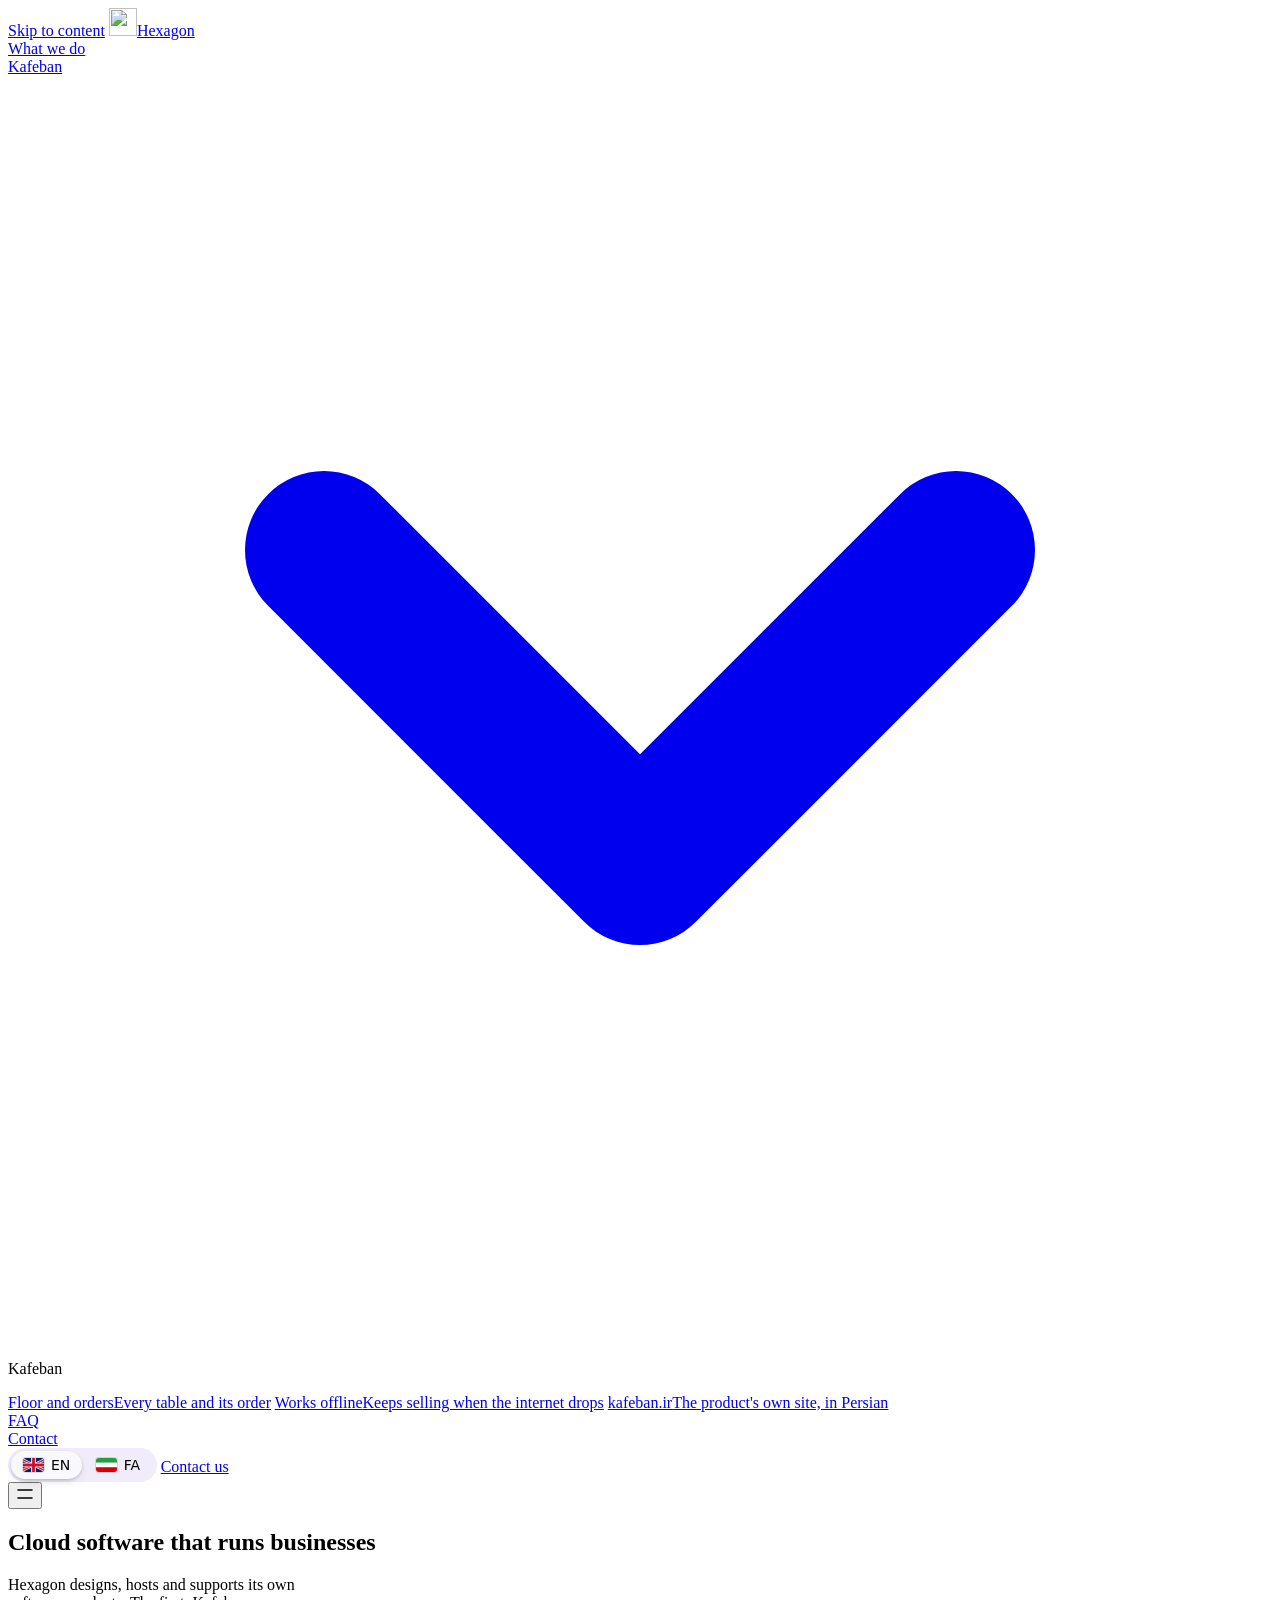
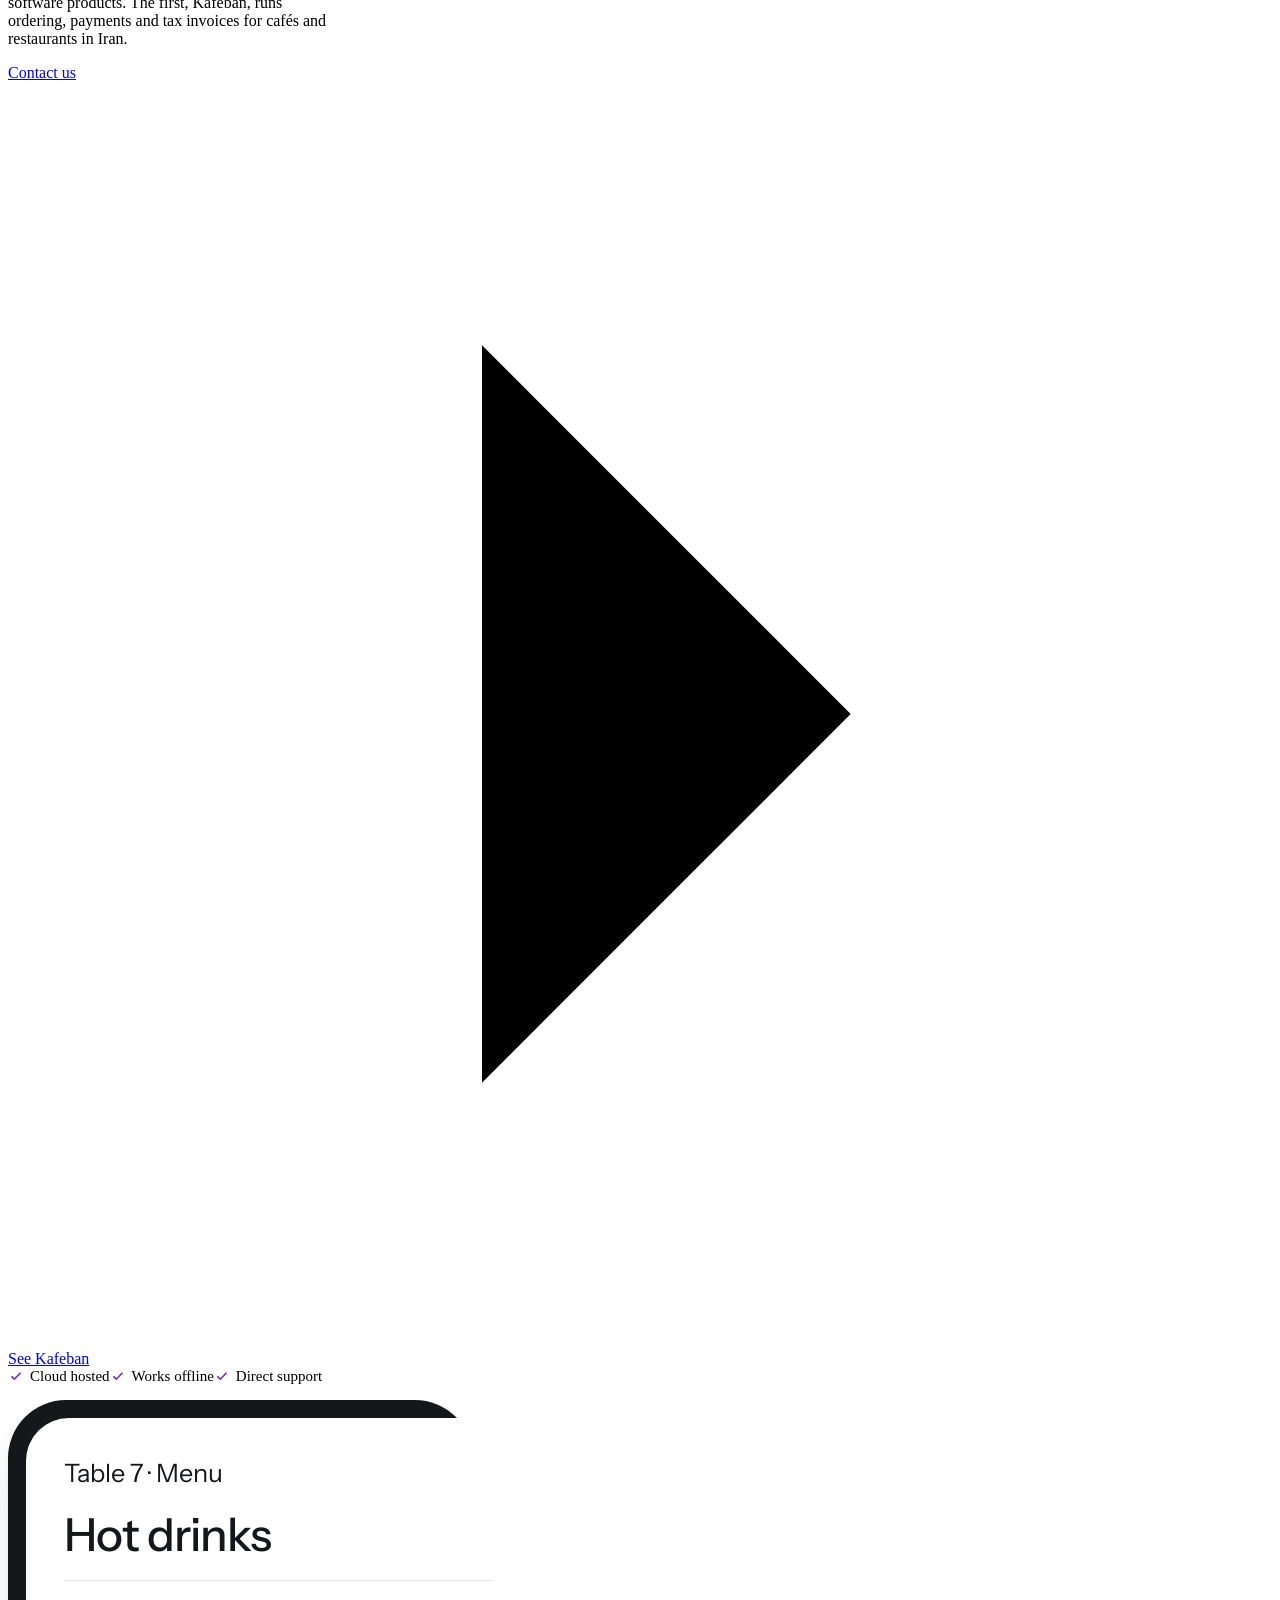
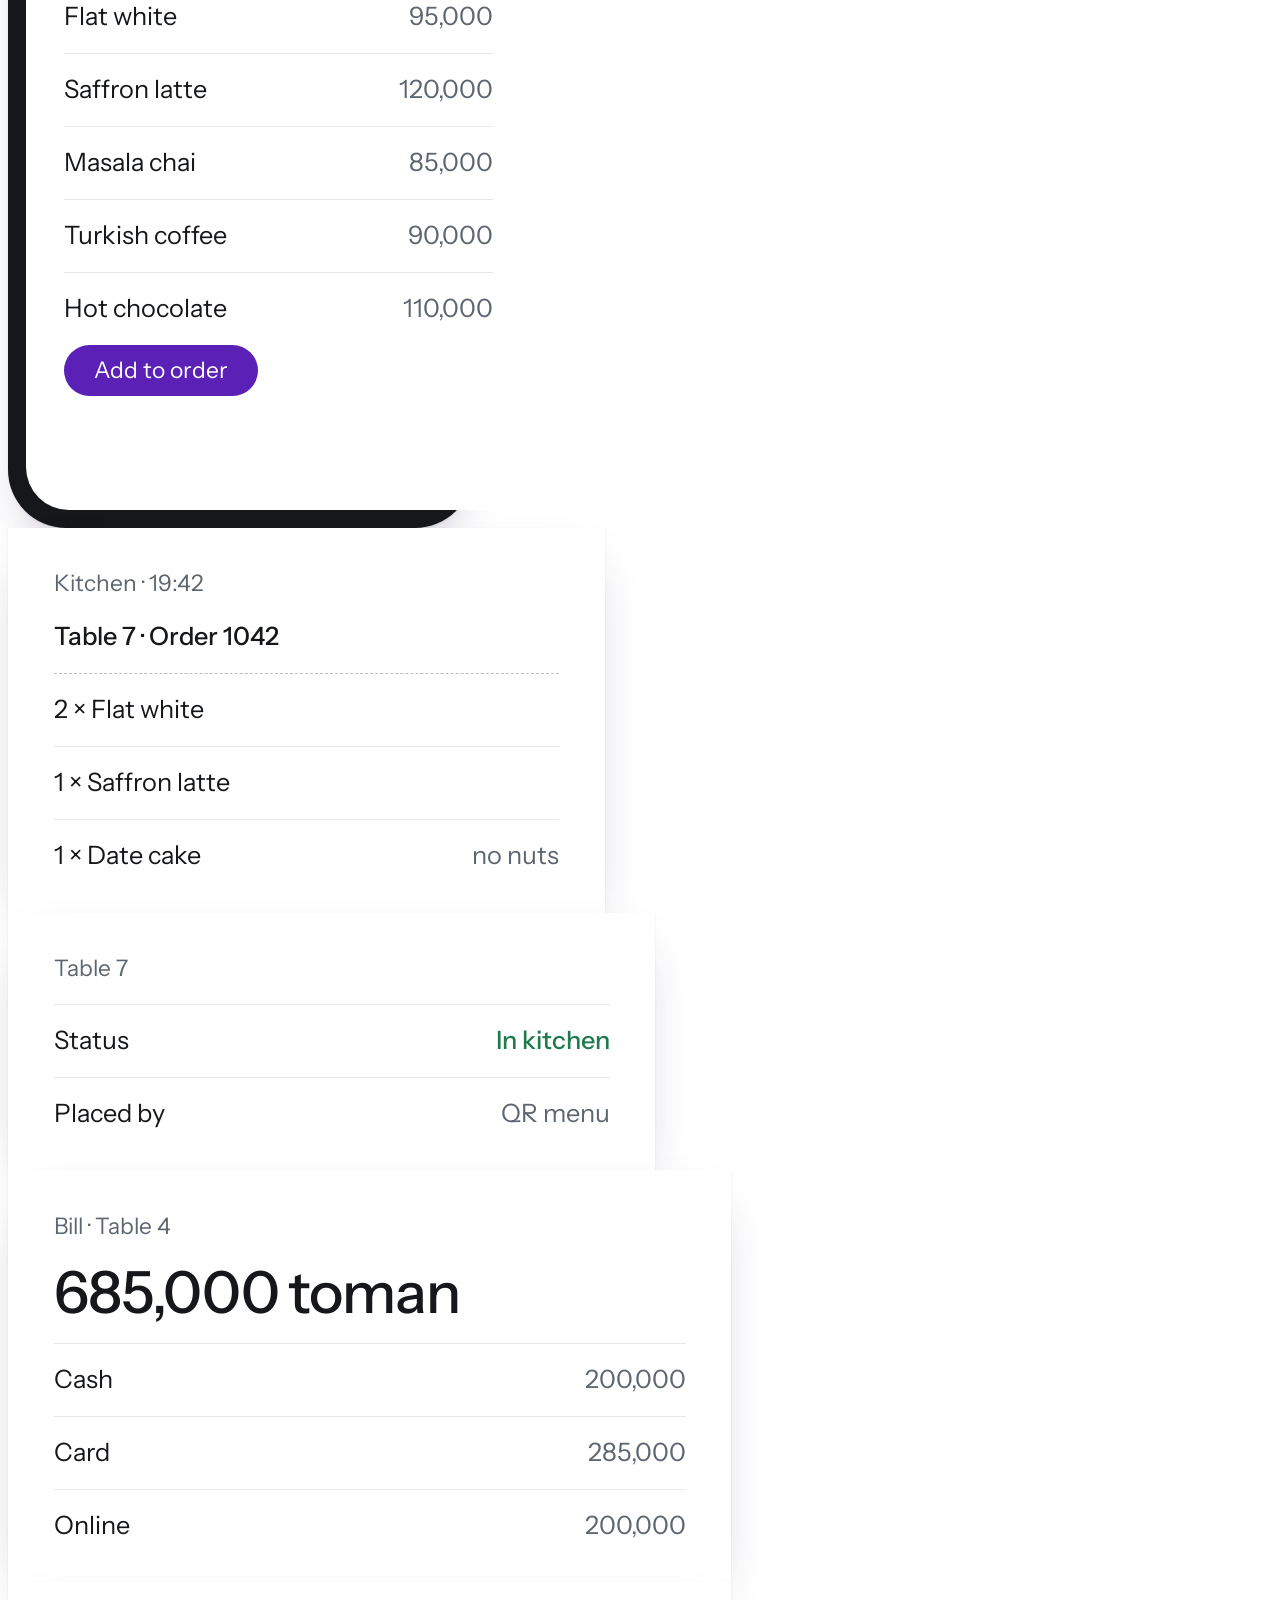
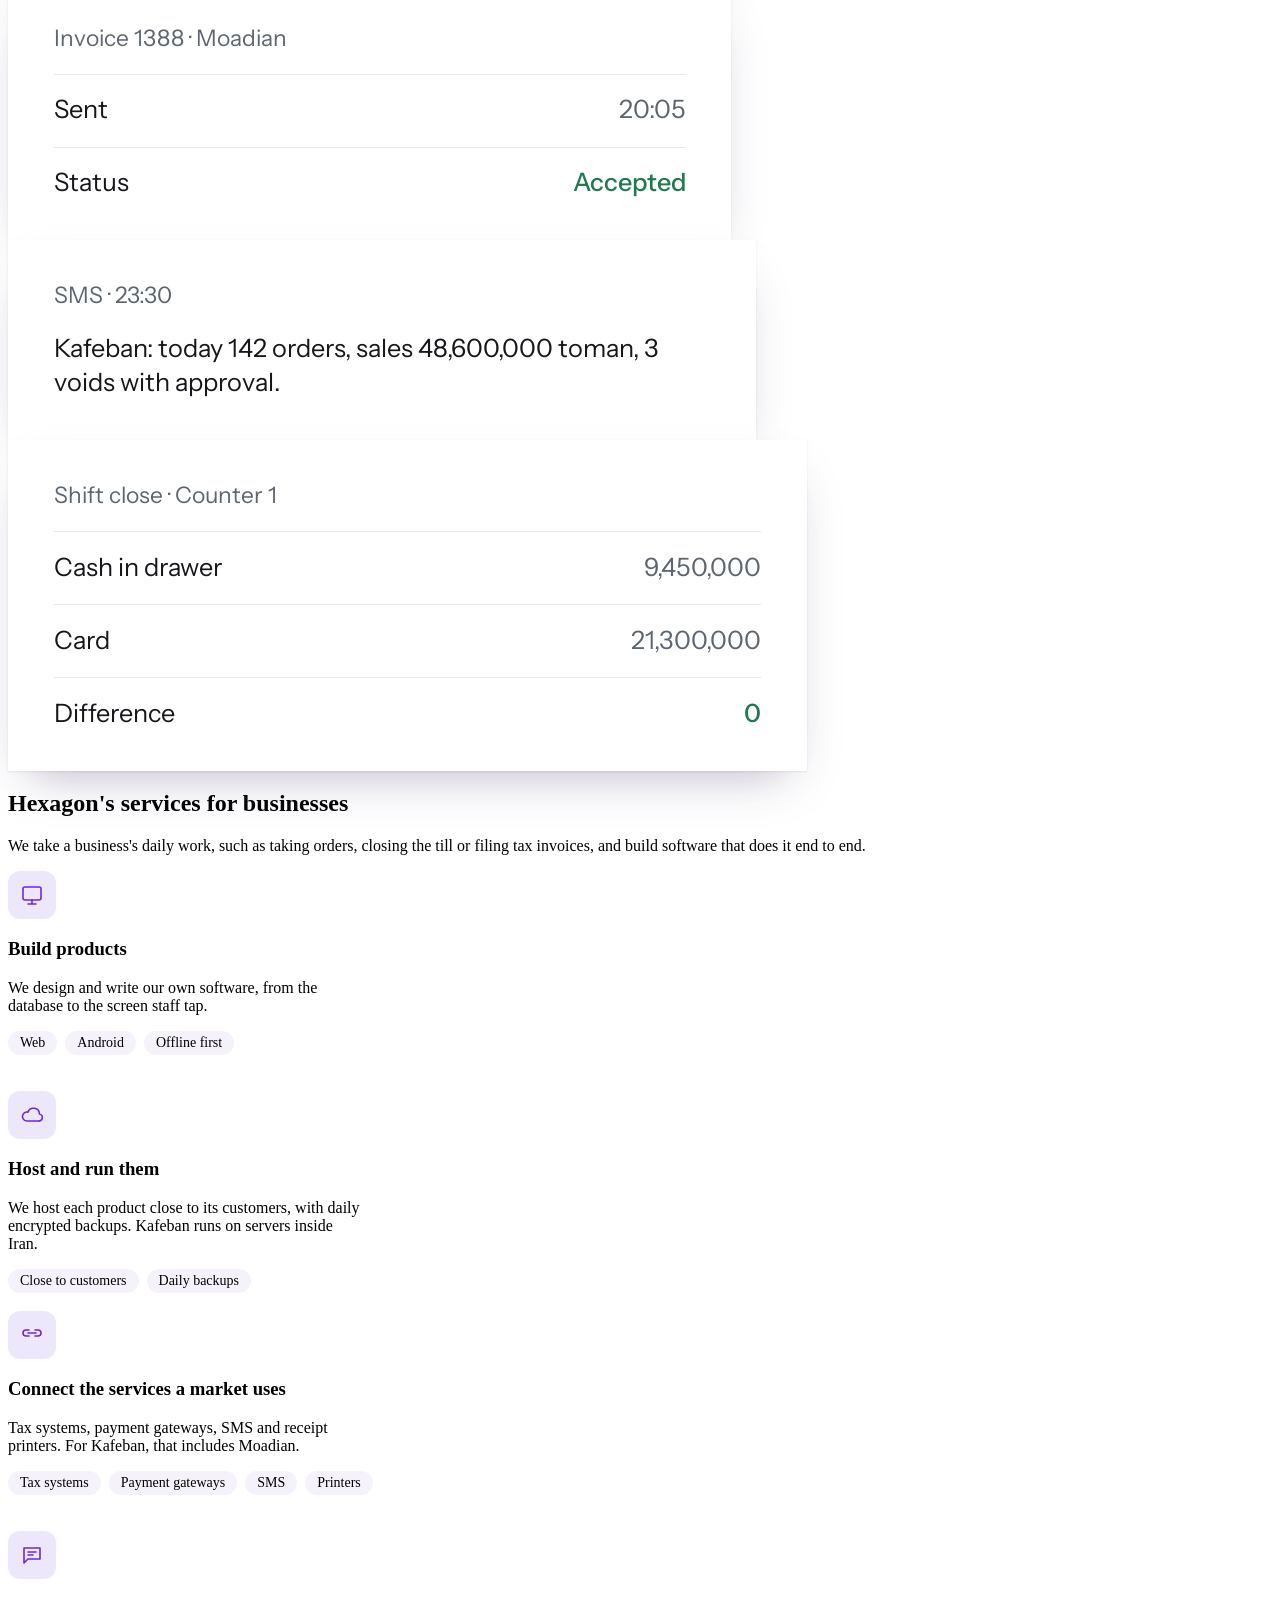
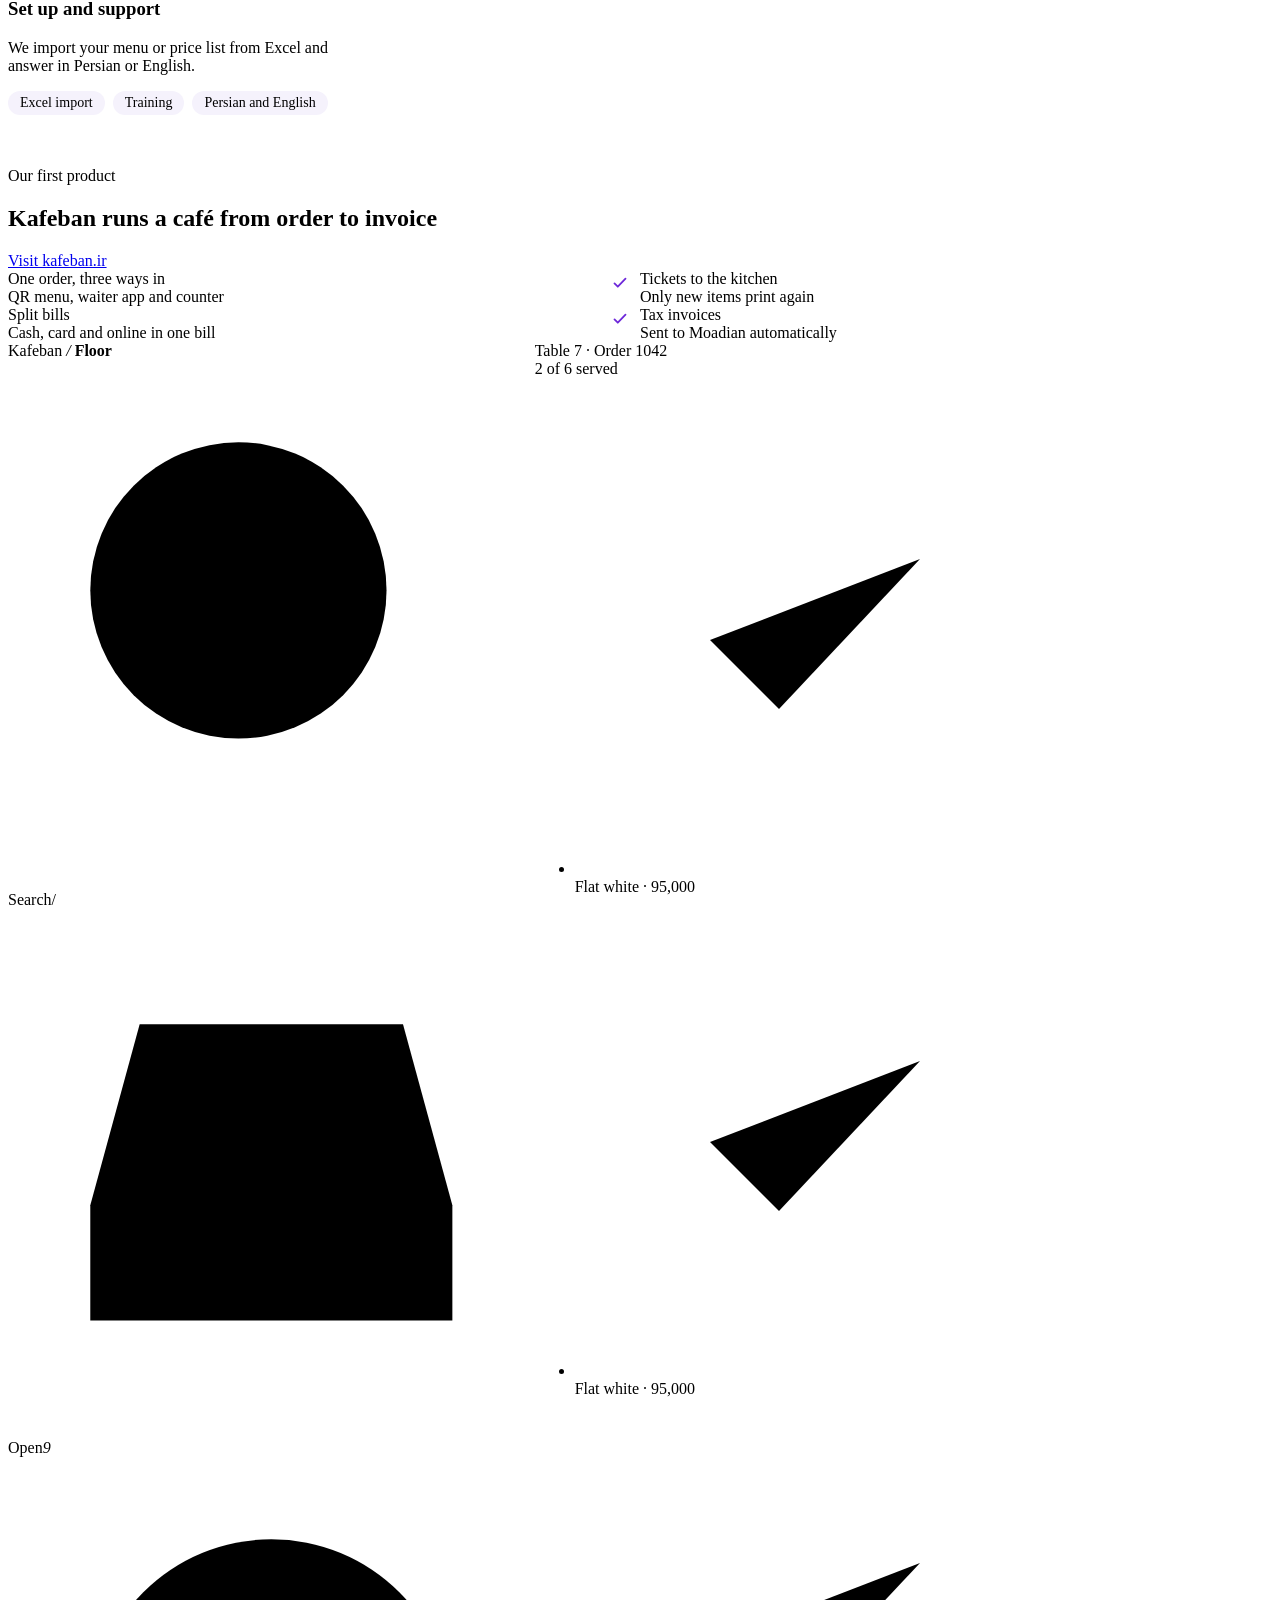
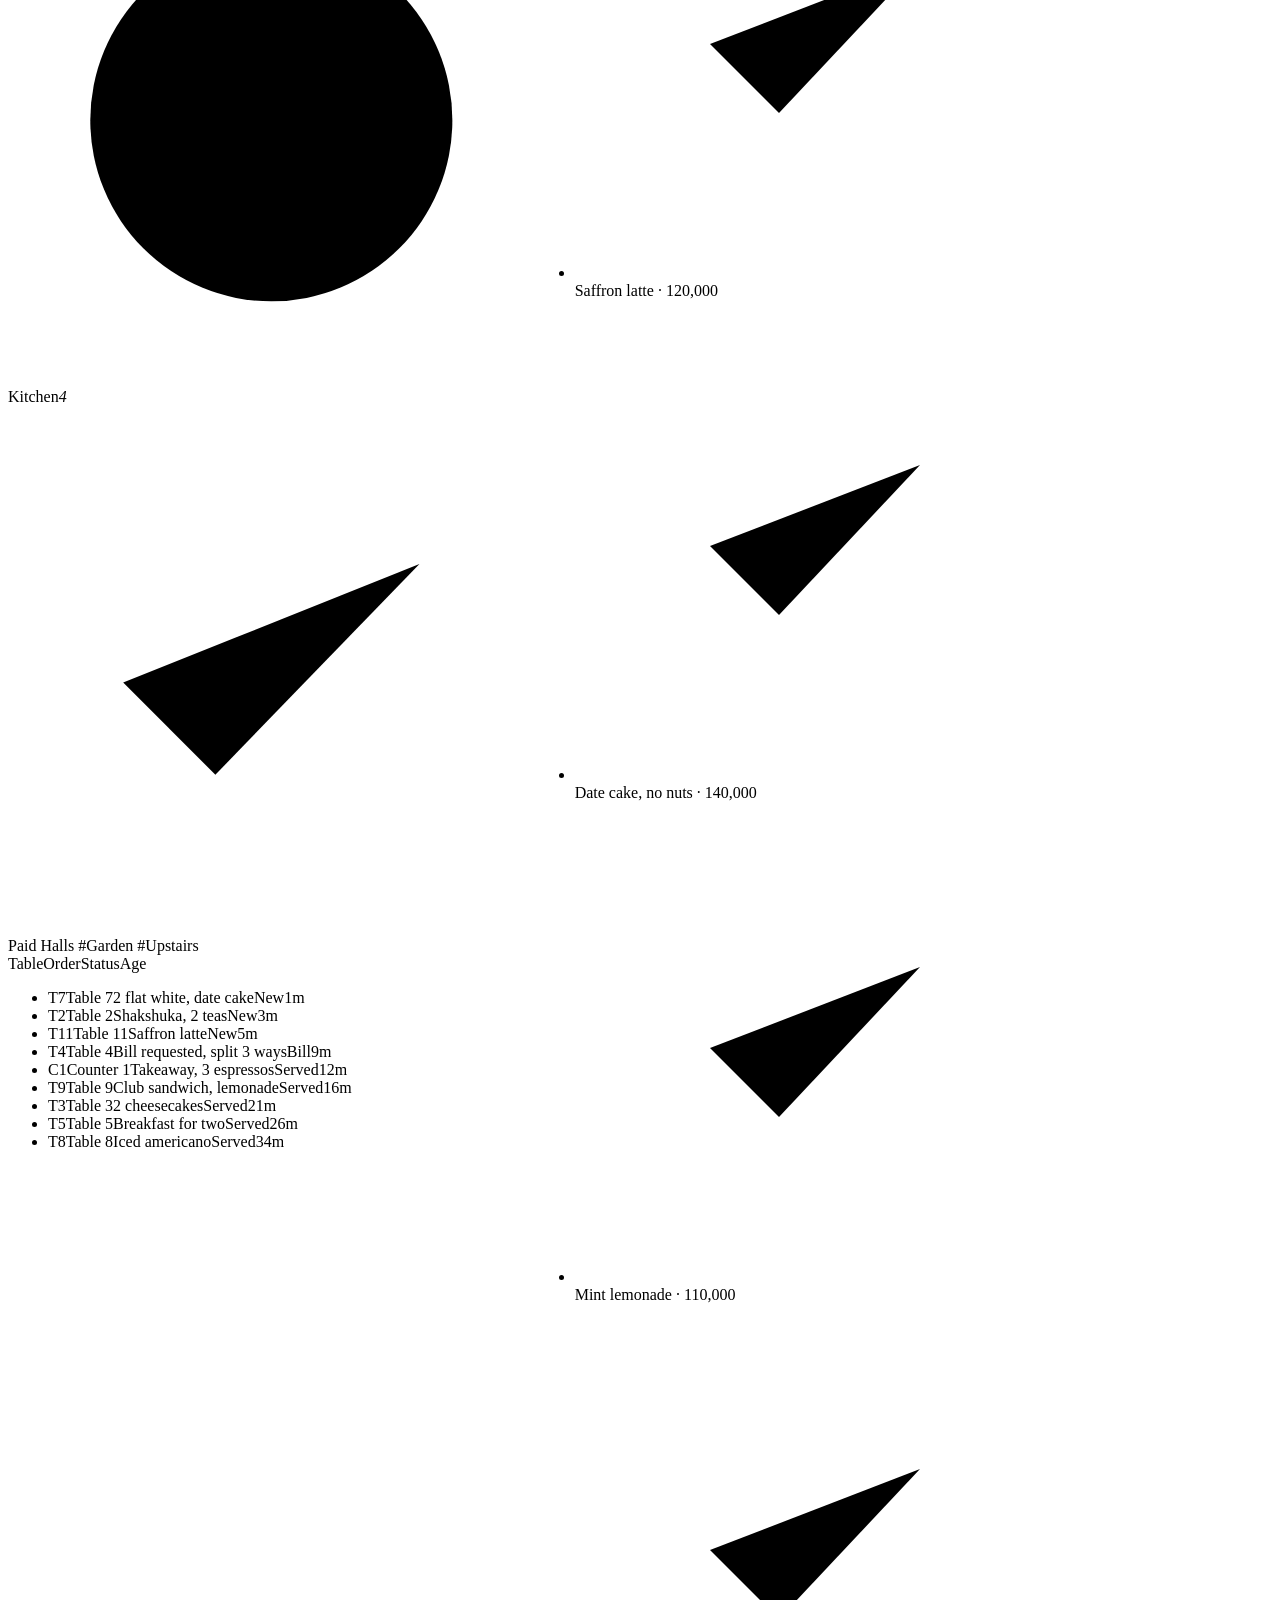
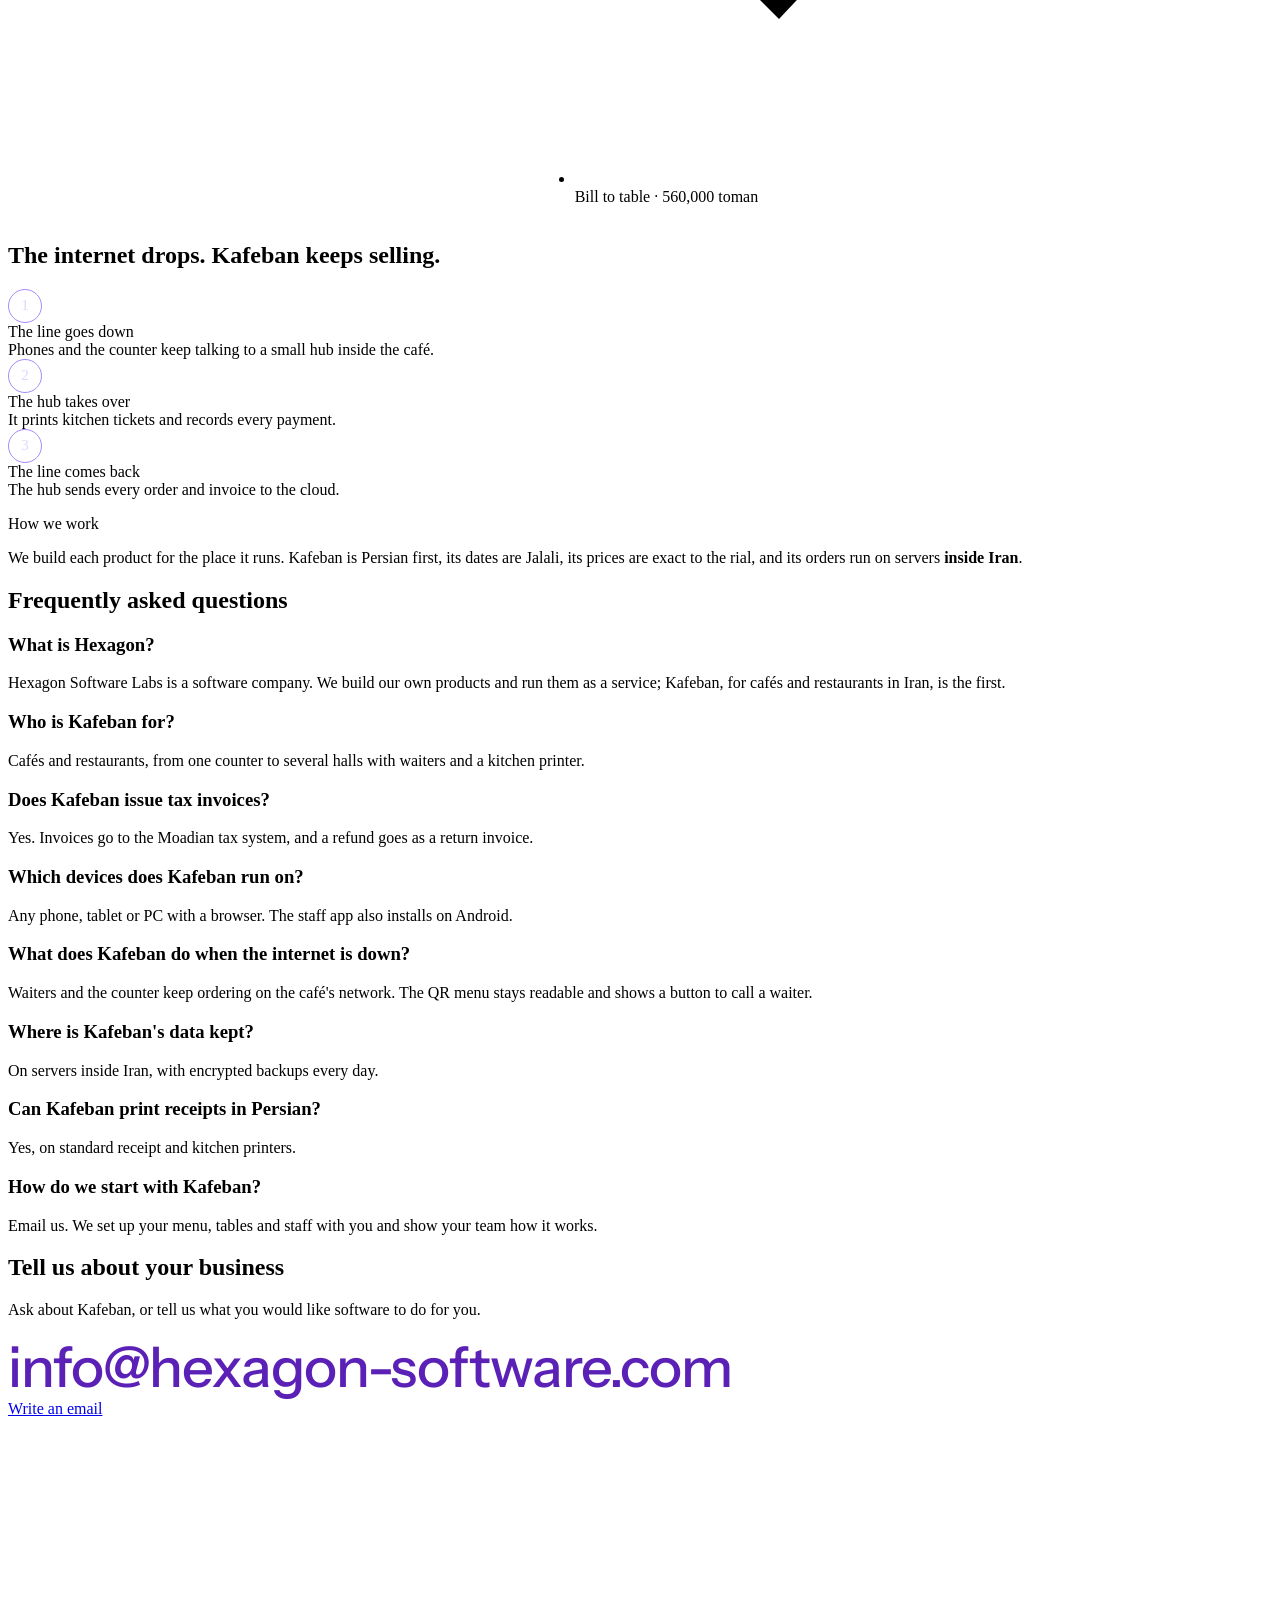
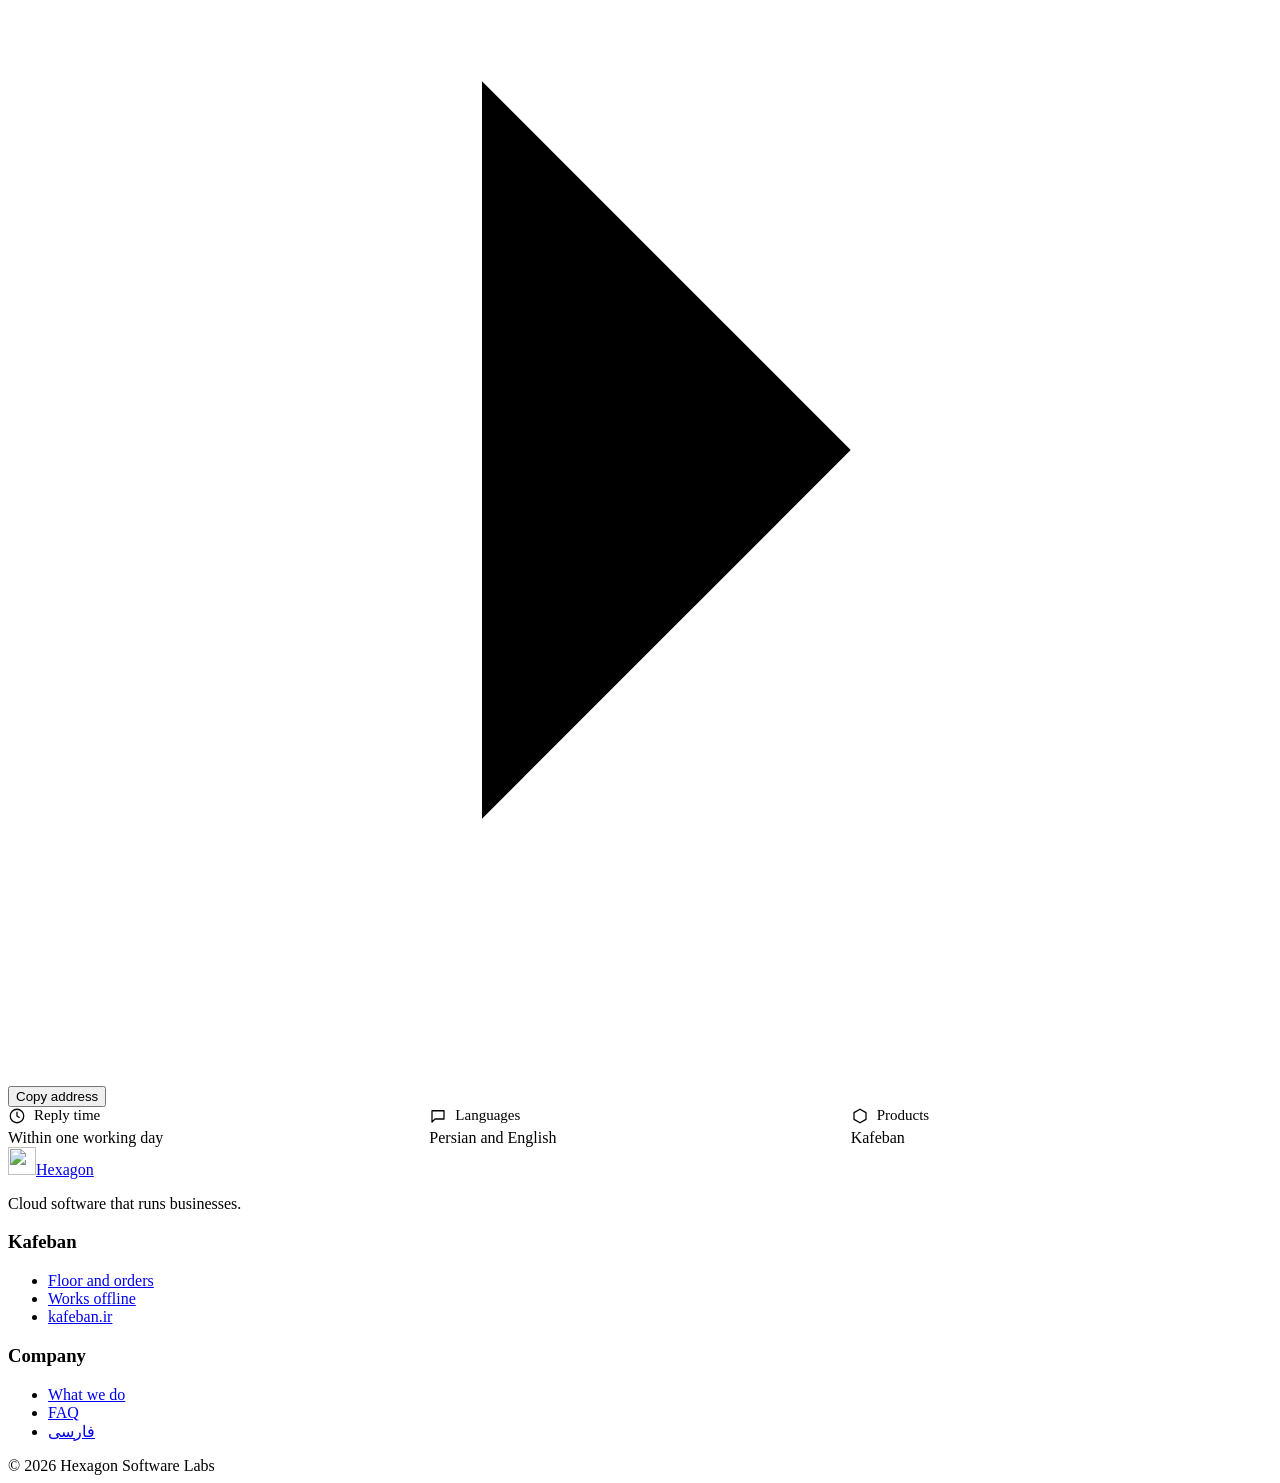
==== index.html @ b2564fd8 "feat: add English and Persian company pages - Hero, services, Kafeban, offline selling, approach, FA" ====
<!doctype html>
<html lang="en" data-type="software" data-radius="soft" data-ground="sky" data-buttons="pill" data-motion>
<head>
<meta charset="utf-8">
<meta name="viewport" content="width=device-width, initial-scale=1, viewport-fit=cover">
<title>Hexagon: cloud software that runs businesses</title>
<meta name="description" content="Hexagon Software Labs designs, hosts and supports its own cloud software. Its first product, Kafeban, runs ordering, payments and tax invoices for cafés and restaurants in Iran.">
<meta property="og:type" content="website">
<meta property="og:title" content="Hexagon: cloud software that runs businesses">
<meta property="og:description" content="Our first product, Kafeban, runs ordering, payments and tax invoices for cafés and restaurants.">
<meta property="og:url" content="https://hexagon-software.com/">
<meta property="og:image" content="https://hexagon-software.com/share.jpg">
<meta name="twitter:card" content="summary_large_image">
<link rel="icon" href="favicon.svg" type="image/svg+xml">
<meta name="theme-color" content="#f9f8fc">
<link rel="canonical" href="https://hexagon-software.com/">
<link rel="alternate" hreflang="en" href="https://hexagon-software.com/">
<link rel="alternate" hreflang="fa" href="https://hexagon-software.com/fa/">
<meta name="site-kind" content="software">
<meta name="page-type" content="software">
<link rel="preconnect" href="https://fonts.googleapis.com">
<link rel="preconnect" href="https://fonts.gstatic.com" crossorigin>
<link href="https://fonts.googleapis.com/css2?family=Instrument+Sans:wdth,wght@75..100,400..700&family=DM+Mono:wght@400;500&display=swap" rel="stylesheet">
<link rel="stylesheet" href="assets/system.css">
<link rel="stylesheet" href="assets/ui/cards.css">
<link rel="stylesheet" href="assets/motion/motion.css">
<link rel="stylesheet" href="assets/backgrounds/backgrounds.css">
<link rel="stylesheet" href="assets/layout/layout.css">
<link rel="stylesheet" href="assets/icons/icon.css">
<style>
:root {
  /* violet, from the logo (#7C3AED): darker steps carry text and buttons so they read at 7:1 */
  --p-bg: #f9f8fc; --p-surface: #f0ecf9; --p-ink: #1f1633; --p-muted: #4e4466;
  --p-accent: #6d28d9; --p-accent-ink: #ffffff; --p-action: #5b21b6; --p-action-ink: #ffffff;
  --p-inv-bg: #1f1633; --p-inv-surface: #2d2247; --p-inv-ink: #f9f8fc; --p-inv-muted: #cbc3dd;
  --p-inv-accent: #c4b5fd; --p-inv-accent-ink: #1f1633; --p-inv-action: #f9f8fc; --p-inv-action-ink: #1f1633;
  --font-display: "Instrument Sans", system-ui, sans-serif;
  --font-text: "Instrument Sans", system-ui, sans-serif;
  --font-mono: "DM Mono", ui-monospace, "SFMono-Regular", Menlo, Consolas, monospace;
  --display-weight: 500;
  --display-tracking: -0.028em;
  --display-tracking-xl: -0.036em;
  --display-stretch: 96%;
  --ly-scale: 1.04;
}
</style>
<link rel="stylesheet" href="assets/ui/base.css">
<link rel="stylesheet" href="assets/ui/window/fragment.css">
<link rel="stylesheet" href="assets/ui/checklist/fragment.css">
<link rel="stylesheet" href="assets/diagrams/diagram.css">
<script>document.documentElement.classList.add('m-enter');setTimeout(()=>document.documentElement.classList.add('m-enter-done'),700)</script>
<script src="assets/backgrounds/backgrounds.js"></script>
<script>document.documentElement.classList.add('mo-js');setTimeout(()=>document.documentElement.classList.add('mo-safe'),2500)</script>
<link rel="modulepreload" href="assets/moments/moments.js">
<link rel="modulepreload" href="assets/moments/lib.js">
<link rel="modulepreload" href="assets/moments/word-highlight/moment.js">
<link rel="stylesheet" href="assets/moments/word-highlight/moment.css">
<style>
  /* the logo: the client's hexagon mark beside the name */
  .nav__logo img { width: 28px; height: 28px; }
  /* the hero collage: Kafeban's own screens and prints, sized in % of the collage, text in container units */
  .ly-collage { container-type: inline-size; }
  .ly-collage .ly-piece { box-shadow: 0 1px 2px rgb(0 0 0 / .08), 0 22px 48px -22px rgb(40 20 80 / .35); background: #fff; color: #15171a; font: 400 max(13px, 2cqw)/1.35 var(--font-text); }
  .pc { padding: 3.2cqw 3.6cqw; display: grid; gap: 1.6cqw; align-content: start; }
  .pc .lbl { color: #5d6670; font-size: max(13px, 1.8cqw); }
  .pc b { font-weight: 500; }
  .pc .ln, .pc-phone .ln { display: flex; justify-content: space-between; gap: 2cqw; padding-top: 1.4cqw; border-top: 1px solid #e6e9ec; }
  .pc .ln em, .pc-phone .ln em { font-style: normal; color: #5d6670; }
  .pc .ok { color: #1f7a4d; font-weight: 500; }
  .pc .big { font: 500 4.6cqw/1.05 var(--font-display); letter-spacing: -0.02em; }
  .pc-ticket { font-family: var(--font-mono); background: #fffdf7; }
  .pc-ticket .cut { border-top: 1px dashed #b9bcc0; }
  .pc-phone { background: #15171a !important; border-radius: 4.6cqw; padding: 1.4cqw; }
  .pc-phone > div { width: 100%; height: 100%; border-radius: 3.4cqw; overflow: hidden; background: #fff; padding: 3cqw 3cqw 9cqw; display: grid; gap: 1.6cqw; align-content: start; }
  .pc-phone h4 { margin: 0; font: 500 3.6cqw/1.1 var(--font-display); letter-spacing: -0.02em; }
  .pc-phone .add { justify-self: start; background: #5b21b6; color: #fff; border-radius: 99px; padding: .8cqw 2.4cqw; font-size: max(13px, 1.8cqw); }
  .pc-sms { background: #f1edf9; }
  @media (max-width: 639px) { .pc .ln:nth-of-type(n+4), .pc-phone .ln:nth-of-type(n+4), .pc-phone .ln em { display: none; } }
  /* app-frame (sections-library.md, app-frame) */
  .app.ui { display: grid; grid-template-columns: minmax(0, 5fr) minmax(0, 7fr); margin-top: var(--s-7); background: var(--u-bg); border: 1px solid var(--u-border); border-radius: var(--u-r); box-shadow: var(--u-shadow); }
  .app > .app__pane { position: relative; min-width: 0; min-height: 0; overflow: hidden; }
  .app > .app__pane + .app__pane { border-left: 1px solid var(--u-line); }
  .app > .app__pane > .ui-panel { width: 100%; border: 0; border-radius: 0; box-shadow: none; }
  .app > .app__pane::after { content: ""; position: absolute; inset: auto 0 0 0; height: 64px; background: linear-gradient(transparent, var(--u-bg)); pointer-events: none; }
  .app__pane--open { padding: var(--s-6); }
  .app__pane--open > .ui-checks { max-width: 520px; }
  @media (min-width: 1024px) and (max-width: 1279px) { .app.ui { grid-template-columns: minmax(0, 4fr) minmax(0, 8fr); } }
  @media (max-width: 1023px) {
    .app.ui { grid-template-columns: minmax(0, 1fr); grid-template-rows: auto minmax(0, 1fr); }
    .app > .app__pane--list { max-height: 252px; }
    .app > .app__pane--list::after { display: none; }
    .app .ui-win__side { display: none; }
    .app .ui-win__body { grid-template-columns: minmax(0, 1fr); }
    .app > .app__pane + .app__pane { border-left: 0; border-top: 1px solid var(--u-line); }
  }
  @media (max-width: 639px) {
    .app.ui { grid-template-rows: minmax(0, 1fr); }
    .app > .app__pane--list { display: none; }
    .app > .app__pane + .app__pane { border-top: 0; }
    .app__pane--open { padding: var(--s-4); }
  }
  /* hero: text and buttons together on the left, the collage on the right (no lone button column) */
  @media (min-width: 1024px) {
    .hero--triptych .hero__grid { grid-template-rows: 1fr; }
    .hero--triptych .hero__grid > :first-child { grid-column: 1 / span 5; grid-row: 1; align-self: center; }
    .hero--triptych .ly-collage { grid-column: 7 / span 6; grid-row: 1; }
  }
  .hero--triptych .hero__lead { max-width: 40ch; }
  .hero .btn-row { margin-top: var(--s-6); }
  .hero__proof { margin-top: var(--s-5); display: flex; flex-wrap: wrap; gap: var(--s-2) var(--s-4); color: var(--muted); font-size: var(--t-small, 15px); list-style: none; padding: 0; }
  .hero__proof li { display: flex; align-items: center; gap: 6px; }
  .hero__proof svg { width: 16px; height: 16px; flex: none; }
  /* what we do: four cards, each with its own icon */
  #what .card { padding: var(--s-6); min-height: 220px; }
  #what .card > p { max-width: 44ch; }
  .tags { display: flex; flex-wrap: wrap; gap: 8px; margin-top: auto; padding-top: var(--s-4); list-style: none; padding-inline: 0; margin-bottom: 0; }
  .tags li { font-size: 14px; padding: 4px 12px; border-radius: 99px; background: var(--p-bg); border: 1px solid var(--line); color: var(--muted); }
  .card__ic { width: 48px; height: 48px; display: grid; place-items: center; border-radius: 12px; background: var(--p-surface); color: var(--p-ink); margin-bottom: var(--s-3); }
  .card__ic svg { width: 24px; height: 24px; fill: none; stroke: currentColor; stroke-width: 1.6; stroke-linecap: round; stroke-linejoin: round; }
  #what .card { transition: transform .2s ease, box-shadow .2s ease; }
  #what .card:hover { transform: translateY(-2px); box-shadow: 0 18px 40px -24px rgb(40 20 80 / .35); }
  /* product points */
  .points { list-style: none; padding: 0; margin: 0; display: grid; grid-template-columns: repeat(2, minmax(0, 1fr)); gap: var(--s-4) var(--s-6); }
  .points li { display: grid; grid-template-columns: 20px 1fr; gap: 10px; align-items: start; }
  .points svg { width: 20px; height: 20px; margin-top: 3px; fill: none; stroke: currentColor; stroke-width: 1.8; stroke-linecap: round; stroke-linejoin: round; }
  .points b { display: block; font-weight: 500; }
  .points span { color: var(--muted); }
  @media (max-width: 639px) { .points { grid-template-columns: 1fr; } }
  .ui-check.is-done .ui-check__label::after { display: none; }
  /* offline steps */
  #offline .stack-5 { align-self: center; }
  .steps { list-style: none; padding: 0; margin: var(--s-6) 0 0; display: grid; gap: var(--s-4); counter-reset: st; }
  .steps li { display: grid; grid-template-columns: 32px 1fr; gap: var(--s-3); counter-increment: st; }
  .steps li::before { content: counter(st); width: 32px; height: 32px; border-radius: 50%; display: grid; place-items: center; border: 1px solid color-mix(in oklab, currentColor 40%, transparent); font-size: 15px; }
  .steps b { display: block; font-weight: 500; }
  /* contact */
  .contact { display: grid; gap: var(--s-6); }
  .contact__mail { font: 500 clamp(22px, 5.6vw, 56px)/1.15 var(--font-display); letter-spacing: -0.02em; color: var(--ink); text-decoration: none; overflow-wrap: normal; }
  .contact__mail:hover { text-decoration: underline; text-underline-offset: 6px; text-decoration-thickness: 2px; }
  .contact__facts { display: grid; grid-template-columns: repeat(3, minmax(0, 1fr)); gap: var(--s-4); margin: 0; padding-top: var(--s-5); border-top: 1px solid var(--line); }
  .contact__facts dt { color: var(--muted); font-size: 15px; }
  .contact__facts dd { margin: 4px 0 0; font-weight: 500; }
  @media (max-width: 639px) { .contact__facts { grid-template-columns: 1fr; } }
  /* language switch: two flags in a pill, the thumb slides to the other side before the page changes */
  .lang { --dir: 1; position: relative; display: inline-grid; grid-template-columns: 1fr 1fr; padding: 3px; border-radius: 99px; background: var(--p-surface); border: 1px solid var(--line); color: var(--ink); text-decoration: none; font: 500 14px/1 var(--font-text); isolation: isolate; }
  [dir="rtl"] .lang { --dir: -1; }
  .lang__opt { position: relative; z-index: 1; display: flex; align-items: center; justify-content: center; gap: 7px; padding: 7px 12px; border-radius: 99px; color: var(--muted); transition: color .3s ease; font-family: system-ui, sans-serif; }
  .lang__opt svg { width: 21px; height: 14px; border-radius: 3px; box-shadow: 0 0 0 1px rgb(0 0 0 / .12); transition: transform .35s cubic-bezier(.3,.7,.2,1); }
  .lang__thumb { position: absolute; z-index: 0; top: 3px; bottom: 3px; inset-inline-start: 3px; width: calc(50% - 3px); border-radius: 99px; background: var(--p-bg); box-shadow: 0 1px 3px rgb(0 0 0 / .14), 0 4px 10px -4px rgb(40 20 80 / .25); transition: transform .38s cubic-bezier(.3,.7,.2,1); }
  .lang[data-cur="2"] .lang__thumb, .lang.is-going[data-cur="1"] .lang__thumb { transform: translateX(calc(var(--dir) * 100%)); }
  .lang.is-going[data-cur="2"] .lang__thumb { transform: none; }
  .lang:not(.is-going)[data-cur="1"] .lang__opt:first-of-type, .lang:not(.is-going)[data-cur="2"] .lang__opt:nth-of-type(2),
  .lang.is-going[data-cur="1"] .lang__opt:nth-of-type(2), .lang.is-going[data-cur="2"] .lang__opt:first-of-type { color: var(--ink); }
  .lang:hover .lang__opt svg { transform: scale(1.08); }
  .lang:focus-visible { outline: 2px solid var(--ink); outline-offset: 3px; }
  @media (prefers-reduced-motion: reduce) { .lang__thumb, .lang__opt svg { transition: none; } }
  /* phone and tablet: the flags stay in the bar; on a phone they replace the button (it is in the menu sheet and the hero) */
  @media (max-width: 1023px) {
    .nav:not(.is-open) .nav__actions > .lang { display: inline-grid; }
    .nav.is-open .nav__actions > .lang { justify-self: center; }
    [dir="rtl"] .nav:not(.is-open) .nav__actions { margin-left: 0; margin-right: auto; }
  }
  @media (max-width: 639px) {
    .nav:not(.is-open) .nav__actions > .btn--primary { display: none; }
    .nav:not(.is-open) .lang__opt { font-size: 0; gap: 0; padding: 8px 10px; }
  }
  [dir="rtl"] .steps li::before { content: counter(st, persian); }
  [dir="rtl"] .contact__mail { text-align: right; }
  /* gate fixes: readable card text, hanging icons on the split line, top-aligned splits, a phone hero inside one screen */
  #what .card > p { color: var(--ink); }
  .contact__facts { border-top: 0; padding-top: 0; }
  .contact__facts dt { display: flex; align-items: center; gap: 8px; }
  .contact__facts dt svg { width: 18px; height: 18px; fill: none; stroke: currentColor; stroke-width: 1.7; stroke-linecap: round; stroke-linejoin: round; }
  .points li { position: relative; display: block; }
  .points li > svg { position: absolute; inset-inline-start: -30px; top: 0; }
  .steps li { grid-template-columns: 1fr; gap: var(--s-2); }
  @media (min-width: 1024px) { .hero--triptych .hero__grid > :first-child { align-self: center; } .hero--triptych .ly-collage { align-self: stretch; } }
  #offline .stack-5 { align-self: start; }
  @media (max-width: 639px) { .hero__proof, .pc-phone .add { display: none; } .ly-collage { min-height: 260px; } .points li > svg { position: static; float: inline-start; margin-inline-end: 10px; } }
  /* violet accents: icons, ticks and step numbers take the logo's colour */
  .card__ic { background: #ede7fb; color: var(--p-accent); }
  .hero__proof svg, .points svg { color: var(--p-accent); }
  .tags li { background: #f5f2fc; }
  .ground-inverse .steps li::before { border-color: #a78bfa; color: #ddd6fe; }
  .contact__mail { color: var(--p-action); }
</style>
</head>
<body>
<!-- type: software (site-kind software): a studio selling its own software
     deal: hero triptych, nav nav-mega, close close-type, footer footer-columns, rhythm dark-band, buttons pill,
     mark: the client's own hexagon mark (replaces the dealt "stack"), ground sky, palette teal-on-paper
     (cool-grey-cobalt's blue sits beside the logo's violet; the teal stays clear of it), type instrument
     moments: word-highlight in #approach
     2026-11-11 rework: split hero with buttons, #what cards, product points, offline steps, FAQ, contact block -->

<header class="nav">
  <div class="wrap nav__bar">
    <a class="skip-link" href="#top">Skip to content</a>
    <a class="nav__logo" href="#top"><img src="brand/hexagon-mark.svg" alt="" width="28" height="28">Hexagon</a>
    <nav class="nav__links" aria-label="Main">
      <div class="nav__item"><a class="nav__link" href="#what">What we do</a></div>
      <div class="nav__item">
        <a class="nav__link" href="#kafeban">Kafeban <svg class="chev" viewBox="0 0 12 12" aria-hidden="true"><path d="M3 4.5l3 3 3-3" fill="none" stroke="currentColor" stroke-width="1.5" stroke-linecap="round" stroke-linejoin="round"/></svg></a>
        <div class="nav__menu">
          <div class="wrap grid">
            <div class="menu-col span-3">
              <p class="t-label">Kafeban</p>
              <a href="#kafeban">Floor and orders<span>Every table and its order</span></a>
              <a href="#offline">Works offline<span>Keeps selling when the internet drops</span></a>
              <a href="https://kafeban.ir" hreflang="fa">kafeban.ir<span>The product's own site, in Persian</span></a>
            </div>
          </div>
        </div>
      </div>
      <div class="nav__item"><a class="nav__link" href="#questions">FAQ</a></div>
      <div class="nav__item"><a class="nav__link" href="#contact">Contact</a></div>
    </nav>
    <div class="nav__actions">
      <a class="lang" href="fa/" hreflang="fa" lang="fa" data-cur="1" aria-label="نسخهٔ فارسی"><span class="lang__thumb" aria-hidden="true"></span><span class="lang__opt"><svg viewBox="0 0 60 30" preserveAspectRatio="xMidYMid slice" aria-hidden="true"><clipPath id="flag-gb"><path d="M0 0h60v30H0z"/></clipPath><g clip-path="url(#flag-gb)"><path d="M0 0h60v30H0z" fill="#012169"/><path d="M0 0l60 30M60 0L0 30" stroke="#fff" stroke-width="6"/><path d="M0 0l60 30M60 0L0 30" stroke="#c8102e" stroke-width="2.5"/><path d="M30 0v30M0 15h60" stroke="#fff" stroke-width="10"/><path d="M30 0v30M0 15h60" stroke="#c8102e" stroke-width="6"/></g></svg>EN</span><span class="lang__opt"><svg viewBox="0 0 3 2" preserveAspectRatio="xMidYMid slice" aria-hidden="true"><path fill="#239f40" d="M0 0h3v.67H0z"/><path fill="#fff" d="M0 .67h3v.66H0z"/><path fill="#da0000" d="M0 1.33h3V2H0z"/></svg>FA</span></a>
      <a class="btn btn--primary" href="#contact">Contact us</a>
    </div>
    <button class="nav__toggle" type="button" aria-expanded="false" aria-label="Menu">
      <svg width="18" height="18" viewBox="0 0 18 18" aria-hidden="true"><path d="M2 5h14M2 13h14" stroke="currentColor" stroke-width="1.6" stroke-linecap="round"/></svg>
    </button>
  </div>
</header>

<main id="top">
  <section class="hero hero--triptych" data-enter aria-labelledby="hero-h">
    <div class="wrap"><div class="hero-text grid hero__grid">
      <div class="span-5">
        <h1 id="hero-h">Cloud software that runs businesses</h1>
        <p class="hero__lead">Hexagon designs, hosts and supports its own software products. The first, Kafeban, runs ordering, payments and tax invoices for cafés and restaurants in Iran.</p>
        <div class="btn-row">
          <a class="btn btn--primary" href="#contact">Contact us<svg class="m-arrow" viewBox="0 0 12 12" aria-hidden="true"><path class="m-arrow__stem" d="M1 6h8"/><path class="m-arrow__head" d="M4.5 2.5 8 6l-3.5 3.5"/></svg></a>
          <a class="btn btn--secondary" href="#kafeban">See Kafeban</a>
        </div>
        <ul class="hero__proof">
          <li><svg viewBox="0 0 16 16" fill="none" stroke="currentColor" stroke-width="1.6" aria-hidden="true"><path d="m3.5 8.4 2.8 2.8 6.2-6.4"/></svg>Cloud hosted</li>
          <li><svg viewBox="0 0 16 16" fill="none" stroke="currentColor" stroke-width="1.6" aria-hidden="true"><path d="m3.5 8.4 2.8 2.8 6.2-6.4"/></svg>Works offline</li>
          <li><svg viewBox="0 0 16 16" fill="none" stroke="currentColor" stroke-width="1.6" aria-hidden="true"><path d="m3.5 8.4 2.8 2.8 6.2-6.4"/></svg>Direct support</li>
        </ul>
      </div>
      <div class="ly-collage span-6 start-7" role="img" aria-label="Kafeban at work: a QR menu on a guest's phone, a kitchen ticket, a split bill, a tax invoice accepted by Moadian and the owner's evening summary">
        <div class="ly-collage__set is-on">
          <div class="ly-piece pc-phone" style="left: 4%; top: 6%; width: 34%; height: 60%"><div>
            <span class="lbl">Table 7 · Menu</span>
            <h4>Hot drinks</h4>
            <div class="ln"><span>Flat white</span><em>95,000</em></div>
            <div class="ln"><span>Saffron latte</span><em>120,000</em></div>
            <div class="ln"><span>Masala chai</span><em>85,000</em></div>
            <div class="ln"><span>Turkish coffee</span><em>90,000</em></div>
            <div class="ln"><span>Hot chocolate</span><em>110,000</em></div>
            <span class="add">Add to order</span>
          </div></div>
          <div class="ly-piece pc pc-ticket" style="left: 44%; top: 10%; width: 40%">
            <span class="lbl">Kitchen · 19:42</span>
            <b>Table 7 · Order 1042</b>
            <div class="ln cut"><span>2 × Flat white</span></div>
            <div class="ln"><span>1 × Saffron latte</span></div>
            <div class="ln"><span>1 × Date cake</span><em>no nuts</em></div>
          </div>
          <div class="ly-piece pc" style="left: 30%; top: 66%; width: 44%">
            <span class="lbl">Table 7</span>
            <div class="ln"><span>Status</span><span class="ok">In kitchen</span></div>
            <div class="ln"><span>Placed by</span><em>QR menu</em></div>
          </div>
        </div>
        <div class="ly-collage__set" aria-hidden="true">
          <div class="ly-piece pc" style="left: 4%; top: 8%; width: 50%">
            <span class="lbl">Bill · Table 4</span>
            <span class="big">685,000 toman</span>
            <div class="ln"><span>Cash</span><em>200,000</em></div>
            <div class="ln"><span>Card</span><em>285,000</em></div>
            <div class="ln"><span>Online</span><em>200,000</em></div>
          </div>
          <div class="ly-piece pc" style="left: 46%; top: 50%; width: 50%">
            <span class="lbl">Invoice 1388 · Moadian</span>
            <div class="ln"><span>Sent</span><em>20:05</em></div>
            <div class="ln"><span>Status</span><span class="ok">Accepted</span></div>
          </div>
        </div>
        <div class="ly-collage__set" aria-hidden="true">
          <div class="ly-piece pc pc-sms" style="left: 4%; top: 8%; width: 52%">
            <span class="lbl">SMS · 23:30</span>
            <span>Kafeban: today 142 orders, sales 48,600,000 toman, 3 voids with approval.</span>
          </div>
          <div class="ly-piece pc" style="left: 40%; top: 46%; width: 56%">
            <span class="lbl">Shift close · Counter 1</span>
            <div class="ln"><span>Cash in drawer</span><em>9,450,000</em></div>
            <div class="ln"><span>Card</span><em>21,300,000</em></div>
            <div class="ln"><span>Difference</span><span class="ok">0</span></div>
          </div>
        </div>
      </div>
    </div></div>
  </section>

  <section class="section" id="what" aria-labelledby="what-h">
    <div class="wrap">
      <div class="grid grid--top">
        <h2 id="what-h" class="span-6">Hexagon's services for businesses</h2>
        <p class="span-6 start-7">We take a business's daily work, such as taking orders, closing the till or filing tax invoices, and build software that does it end to end.</p>
      </div>
      <div class="grid grid--top" style="margin-top: var(--s-7)">
        <article class="card span-6">
          <span class="card__ic" aria-hidden="true"><svg viewBox="0 0 24 24"><rect x="3" y="4" width="18" height="13" rx="2"/><path d="M8 21h8M12 17v4"/></svg></span>
          <h3>Build products</h3>
          <p>We design and write our own software, from the database to the screen staff tap.</p>
          <ul class="tags"><li>Web</li><li>Android</li><li>Offline first</li></ul>
        </article>
        <article class="card span-6">
          <span class="card__ic" aria-hidden="true"><svg viewBox="0 0 24 24"><path d="M7 18a4.5 4.5 0 1 1 .9-8.9A6 6 0 0 1 19.5 11 3.5 3.5 0 0 1 18 18z"/></svg></span>
          <h3>Host and run them</h3>
          <p>We host each product close to its customers, with daily encrypted backups. Kafeban runs on servers inside Iran.</p>
          <ul class="tags"><li>Close to customers</li><li>Daily backups</li></ul>
        </article>
        <article class="card span-6">
          <span class="card__ic" aria-hidden="true"><svg viewBox="0 0 24 24"><path d="M9 7H6a3 3 0 0 0 0 6h3M15 7h3a3 3 0 0 1 0 6h-3M8 10h8"/></svg></span>
          <h3>Connect the services a market uses</h3>
          <p>Tax systems, payment gateways, SMS and receipt printers. For Kafeban, that includes Moadian.</p>
          <ul class="tags"><li>Tax systems</li><li>Payment gateways</li><li>SMS</li><li>Printers</li></ul>
        </article>
        <article class="card span-6">
          <span class="card__ic" aria-hidden="true"><svg viewBox="0 0 24 24"><path d="M4 5h16v11H8l-4 4z"/><path d="M8 9h8M8 12h5"/></svg></span>
          <h3>Set up and support</h3>
          <p>We import your menu or price list from Excel and answer in Persian or English.</p>
          <ul class="tags"><li>Excel import</li><li>Training</li><li>Persian and English</li></ul>
        </article>
      </div>
    </div>
  </section>

  <section class="section" id="kafeban" aria-labelledby="kafeban-h">
    <div class="wrap">
      <div class="grid grid--top">
        <div class="span-5 stack-4">
          <p class="t-label">Our first product</p>
          <h2 id="kafeban-h">Kafeban runs a café from order to invoice</h2>
          <a class="link" href="https://kafeban.ir" hreflang="fa">Visit kafeban.ir</a>
        </div>
        <ul class="points span-6 start-7">
          <li><svg viewBox="0 0 20 20" aria-hidden="true"><path d="m4.5 10.4 3.3 3.3 7.7-8"/></svg><div><b>One order, three ways in</b><span>QR menu, waiter app and counter</span></div></li>
          <li><svg viewBox="0 0 20 20" aria-hidden="true"><path d="m4.5 10.4 3.3 3.3 7.7-8"/></svg><div><b>Tickets to the kitchen</b><span>Only new items print again</span></div></li>
          <li><svg viewBox="0 0 20 20" aria-hidden="true"><path d="m4.5 10.4 3.3 3.3 7.7-8"/></svg><div><b>Split bills</b><span>Cash, card and online in one bill</span></div></li>
          <li><svg viewBox="0 0 20 20" aria-hidden="true"><path d="m4.5 10.4 3.3 3.3 7.7-8"/></svg><div><b>Tax invoices</b><span>Sent to Moadian automatically</span></div></li>
        </ul>
      </div>
      <div class="ui app fill" role="img" aria-label="Kafeban's floor view: tables with their orders and status, and table 7's order with the dishes served so far" data-ui-pause-host>
        <div class="app__pane app__pane--list">
          <div class="ui ui-panel ui-win" data-ui="window" data-open="New" data-work="In kitchen" data-done="Served">
            <div class="ui-win__bar">
              <span class="ui-dots" aria-hidden="true"><i></i><i></i><i></i></span>
              <span class="ui-win__crumb">Kafeban <i>/</i> <b>Floor</b></span>
              <span class="ui-spacer"></span>
              <span class="ui-win__search" aria-hidden="true"><svg class="ui-icon" viewBox="0 0 16 16"><circle cx="7" cy="7" r="4.5"/><path d="m10.5 10.5 3 3"/></svg><span class="ui-win__ph">Search</span><span class="ui-kbd">/</span></span>
            </div>
            <div class="ui-win__body">
              <nav class="ui-win__side" aria-hidden="true">
                <span class="ui-win__nav is-on"><svg class="ui-icon" viewBox="0 0 16 16"><path d="M2.5 9h3l1 1.5h3l1-1.5h3"/><path d="M2.5 9 4 3.5h8L13.5 9v3.5h-11z"/></svg>Open<em>9</em></span>
                <span class="ui-win__nav"><svg class="ui-icon" viewBox="0 0 16 16"><circle cx="8" cy="8" r="5.5"/><path d="M8 5v3l2 1.5"/></svg>Kitchen<em>4</em></span>
                <span class="ui-win__nav"><svg class="ui-icon" viewBox="0 0 16 16"><path d="m3.5 8.4 2.8 2.8 6.2-6.4"/></svg>Paid</span>
                <span class="ui-win__label">Halls</span>
                <span class="ui-win__nav"><span class="ui-win__hash">#</span>Garden</span>
                <span class="ui-win__nav"><span class="ui-win__hash">#</span>Upstairs</span>
              </nav>
              <div class="ui-win__main">
                <div class="ui-win__cols" aria-hidden="true"><span>Table</span><span>Order</span><span>Status</span><span>Age</span></div>
                <ul class="ui-win__rows">
                  <li class="ui-win__row" data-row><span class="ui-avatar" data-tone="1">T7</span><span class="ui-win__who">Table 7</span><span class="ui-win__sub">2 flat white, date cake</span><span class="ui-win__st" data-st>New</span><span class="ui-win__age">1m</span></li>
                  <li class="ui-win__row" data-row><span class="ui-avatar" data-tone="3">T2</span><span class="ui-win__who">Table 2</span><span class="ui-win__sub">Shakshuka, 2 teas</span><span class="ui-win__st" data-st>New</span><span class="ui-win__age">3m</span></li>
                  <li class="ui-win__row" data-row><span class="ui-avatar" data-tone="4">T11</span><span class="ui-win__who">Table 11</span><span class="ui-win__sub">Saffron latte</span><span class="ui-win__st" data-st>New</span><span class="ui-win__age">5m</span></li>
                  <li class="ui-win__row" data-row><span class="ui-avatar" data-tone="2">T4</span><span class="ui-win__who">Table 4</span><span class="ui-win__sub">Bill requested, split 3 ways</span><span class="ui-win__st is-you" data-st>Bill</span><span class="ui-win__age">9m</span></li>
                  <li class="ui-win__row" data-row><span class="ui-avatar" data-tone="5">C1</span><span class="ui-win__who">Counter 1</span><span class="ui-win__sub">Takeaway, 3 espressos</span><span class="ui-win__st is-done" data-st>Served</span><span class="ui-win__age">12m</span></li>
                  <li class="ui-win__row" data-row><span class="ui-avatar" data-tone="3">T9</span><span class="ui-win__who">Table 9</span><span class="ui-win__sub">Club sandwich, lemonade</span><span class="ui-win__st is-done" data-st>Served</span><span class="ui-win__age">16m</span></li>
                  <li class="ui-win__row" data-row><span class="ui-avatar" data-tone="1">T3</span><span class="ui-win__who">Table 3</span><span class="ui-win__sub">2 cheesecakes</span><span class="ui-win__st is-done" data-st>Served</span><span class="ui-win__age">21m</span></li>
                  <li class="ui-win__row" data-row><span class="ui-avatar" data-tone="4">T5</span><span class="ui-win__who">Table 5</span><span class="ui-win__sub">Breakfast for two</span><span class="ui-win__st is-done" data-st>Served</span><span class="ui-win__age">26m</span></li>
                  <li class="ui-win__row" data-row><span class="ui-avatar" data-tone="2">T8</span><span class="ui-win__who">Table 8</span><span class="ui-win__sub">Iced americano</span><span class="ui-win__st is-done" data-st>Served</span><span class="ui-win__age">34m</span></li>
                </ul>
              </div>
            </div>
          </div>
        </div>
        <div class="app__pane app__pane--open" data-ui-loop>
          <div class="ui ui-panel ui-checks" data-ui="checklist">
            <div class="ui-checks__head">
              <div class="ui-title">Table 7 · Order 1042</div>
              <span class="ui-spacer"></span>
              <div class="ui-meta" data-checks-count>2 of 6 served</div>
            </div>
            <div class="ui-checks__bar"><i data-checks-bar style="--k:0.33"></i></div>
            <ul class="ui-checks__list">
              <li class="ui-check is-done"><span class="ui-check__box"><svg viewBox="0 0 16 16"><path d="m4.5 8.2 2.3 2.3 4.7-5"/></svg></span><span class="ui-check__label">Flat white · 95,000</span></li>
              <li class="ui-check is-done"><span class="ui-check__box"><svg viewBox="0 0 16 16"><path d="m4.5 8.2 2.3 2.3 4.7-5"/></svg></span><span class="ui-check__label">Flat white · 95,000</span></li>
              <li class="ui-check"><span class="ui-check__box"><svg viewBox="0 0 16 16"><path d="m4.5 8.2 2.3 2.3 4.7-5"/></svg></span><span class="ui-check__label">Saffron latte · 120,000</span></li>
              <li class="ui-check"><span class="ui-check__box"><svg viewBox="0 0 16 16"><path d="m4.5 8.2 2.3 2.3 4.7-5"/></svg></span><span class="ui-check__label">Date cake, no nuts · 140,000</span></li>
              <li class="ui-check"><span class="ui-check__box"><svg viewBox="0 0 16 16"><path d="m4.5 8.2 2.3 2.3 4.7-5"/></svg></span><span class="ui-check__label">Mint lemonade · 110,000</span></li>
              <li class="ui-check"><span class="ui-check__box"><svg viewBox="0 0 16 16"><path d="m4.5 8.2 2.3 2.3 4.7-5"/></svg></span><span class="ui-check__label">Bill to table · 560,000 toman</span></li>
            </ul>
          </div>
        </div>
      </div>
    </div>
  </section>

  <section class="section ground-inverse" id="offline" aria-labelledby="offline-h">
    <div class="wrap">
      <div class="grid grid--middle">
        <div class="span-5 stack-5">
          <h2 id="offline-h">The internet drops. Kafeban keeps selling.</h2>
          <ol class="steps">
            <li><div><b>The line goes down</b>Phones and the counter keep talking to a small hub inside the café.</div></li>
            <li><div><b>The hub takes over</b>It prints kitchen tickets and records every payment.</div></li>
            <li><div><b>The line comes back</b>The hub sends every order and invoice to the cloud.</div></li>
          </ol>
        </div>
        <div class="frame frame--split span-6 start-7">
          <div class="dg" data-diagram data-dg-still><script type="application/json">{"layout":"fanin","alt":"The counter, the waiters' phones, the QR menu and the kitchen printer all work through the café hub, which sends orders and invoices to the Kafeban cloud.","sources":[{"label":"Counter","icon":"ui:monitor","sub":"Till"},{"label":"Waiter app","icon":"ui:smartphone","sub":"Orders"},{"label":"QR menu","icon":"ui:qr-code","sub":"Guests"},{"label":"Kitchen","icon":"ui:printer","sub":"Tickets"}],"target":{"label":"Café hub","icon":"ui:router"},"then":{"label":"Kafeban cloud","icon":"ui:cloud","meta":"Synced"}}</script></div>
        </div>
      </div>
    </div>
  </section>

  <section class="section statement" id="approach" data-moment="word-highlight" aria-label="How we work">
    <div class="wrap">
      <p class="t-label">How we work</p>
      <p class="mo-wh__text">We build each product for the place it runs. Kafeban is Persian first, its dates are Jalali, its prices are exact to the rial, and its orders run on servers <strong>inside Iran</strong>.</p>
    </div>
  </section>

  <section class="section" id="questions" aria-labelledby="questions-h">
    <div class="wrap">
      <div class="section-head"><h2 id="questions-h">Frequently asked questions</h2></div>
      <div class="grid grid--top">
        <div class="faq span-6">
          <div class="faq__item"><h3>What is Hexagon?</h3><p>Hexagon Software Labs is a software company. We build our own products and run them as a service; Kafeban, for cafés and restaurants in Iran, is the first.</p></div>
          <div class="faq__item"><h3>Who is Kafeban for?</h3><p>Cafés and restaurants, from one counter to several halls with waiters and a kitchen printer.</p></div>
          <div class="faq__item"><h3>Does Kafeban issue tax invoices?</h3><p>Yes. Invoices go to the Moadian tax system, and a refund goes as a return invoice.</p></div>
          <div class="faq__item"><h3>Which devices does Kafeban run on?</h3><p>Any phone, tablet or PC with a browser. The staff app also installs on Android.</p></div>
        </div>
        <div class="faq span-6">
          <div class="faq__item"><h3>What does Kafeban do when the internet is down?</h3><p>Waiters and the counter keep ordering on the café's network. The QR menu stays readable and shows a button to call a waiter.</p></div>
          <div class="faq__item"><h3>Where is Kafeban's data kept?</h3><p>On servers inside Iran, with encrypted backups every day.</p></div>
          <div class="faq__item"><h3>Can Kafeban print receipts in Persian?</h3><p>Yes, on standard receipt and kitchen printers.</p></div>
          <div class="faq__item"><h3>How do we start with Kafeban?</h3><p>Email us. We set up your menu, tables and staff with you and show your team how it works.</p></div>
        </div>
      </div>
    </div>
  </section>
</main>

<footer class="footer closing" id="contact" aria-labelledby="close-h">
  <div class="wrap">
    <div class="closing__cta close--type">
      <div class="section-head">
        <h2 id="close-h">Tell us about your business</h2>
        <p>Ask about Kafeban, or tell us what you would like software to do for you.</p>
      </div>
      <div class="contact">
        <a class="contact__mail" href="mailto:info@hexagon-software.com">info@<wbr>hexagon-software.com</a>
        <div class="btn-row">
          <a class="btn btn--primary" href="mailto:info@hexagon-software.com">Write an email<svg class="m-arrow" viewBox="0 0 12 12" aria-hidden="true"><path class="m-arrow__stem" d="M1 6h8"/><path class="m-arrow__head" d="M4.5 2.5 8 6l-3.5 3.5"/></svg></a>
          <button class="btn btn--secondary" type="button" data-copy="info@hexagon-software.com" data-done="Copied">Copy address</button>
          <span class="sr-only" aria-live="polite" data-copy-status></span>
        </div>
        <dl class="contact__facts">
          <div><dt><svg viewBox="0 0 24 24" aria-hidden="true"><circle cx="12" cy="12" r="9"/><path d="M12 7v5l3 2"/></svg>Reply time</dt><dd data-assumed>Within one working day</dd></div>
          <div><dt><svg viewBox="0 0 24 24" aria-hidden="true"><path d="M4 5h16v11H8l-4 4z"/></svg>Languages</dt><dd>Persian and English</dd></div>
          <div><dt><svg viewBox="0 0 24 24" aria-hidden="true"><path d="m12 3 8 4.5v9L12 21l-8-4.5v-9z"/></svg>Products</dt><dd>Kafeban</dd></div>
        </dl>
      </div>
    </div>
    <div class="closing__links">
      <div class="grid">
        <div class="span-6 stack-4">
          <a class="nav__logo" href="#top"><img src="brand/hexagon-mark.svg" alt="" width="28" height="28">Hexagon</a>
          <p class="footer__lede">Cloud software that runs businesses.</p>
        </div>
        <div class="span-3 start-7 footer__col"><h3>Kafeban</h3><ul><li><a href="#kafeban">Floor and orders</a></li><li><a href="#offline">Works offline</a></li><li><a href="https://kafeban.ir" hreflang="fa">kafeban.ir</a></li></ul></div>
        <div class="span-3 footer__col"><h3>Company</h3><ul><li><a href="#what">What we do</a></li><li><a href="#questions">FAQ</a></li><li><a href="fa/" hreflang="fa" lang="fa">فارسی</a></li></ul></div>
      </div>
      <div class="footer__legal">
        <span>&copy; 2026 Hexagon Software Labs</span>
        <div class="socials"></div>
      </div>
    </div>
  </div>
</footer>

<script>
document.querySelectorAll('.lang').forEach(a => a.addEventListener('click', e => {
  if (e.metaKey || e.ctrlKey || e.shiftKey || matchMedia('(prefers-reduced-motion: reduce)').matches) return;
  e.preventDefault(); a.classList.add('is-going'); setTimeout(() => { location.href = a.href; }, 340);
}));
addEventListener('pageshow', () => document.querySelectorAll('.lang.is-going').forEach(a => a.classList.remove('is-going')));
document.querySelectorAll('[data-copy]').forEach(b => b.addEventListener('click', async () => {
  const st = b.parentElement.querySelector('[data-copy-status]'), t = b.textContent;
  try { await navigator.clipboard.writeText(b.dataset.copy); } catch { return; }
  b.textContent = b.dataset.done; if (st) st.textContent = b.dataset.done;
  setTimeout(() => { b.textContent = t; if (st) st.textContent = ''; }, 1600);
}));
</script>

<script type="module" src="assets/system.js"></script>
<script type="module" src="assets/motion/motion.js"></script>
<script type="module" src="assets/layout/layout.js"></script>
<script type="module" src="assets/diagrams/mount.js"></script>
</body>
</html>
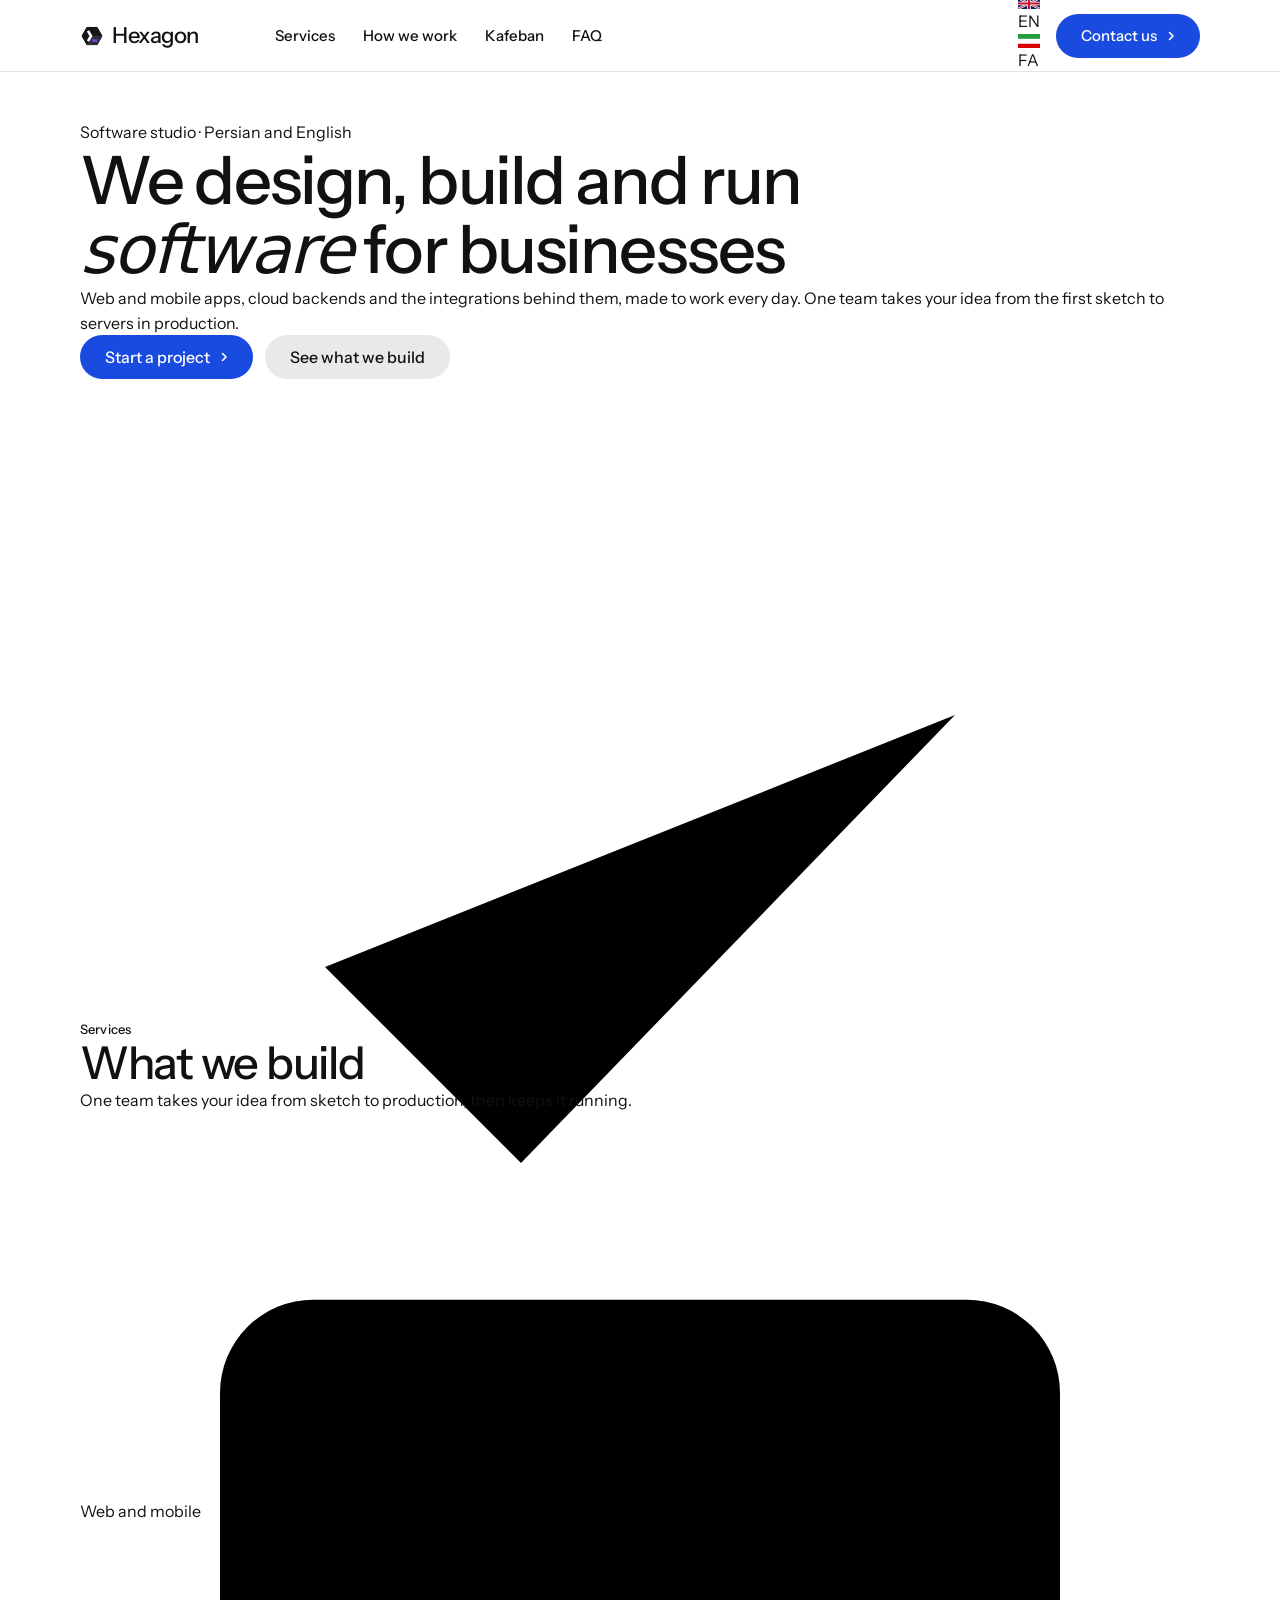
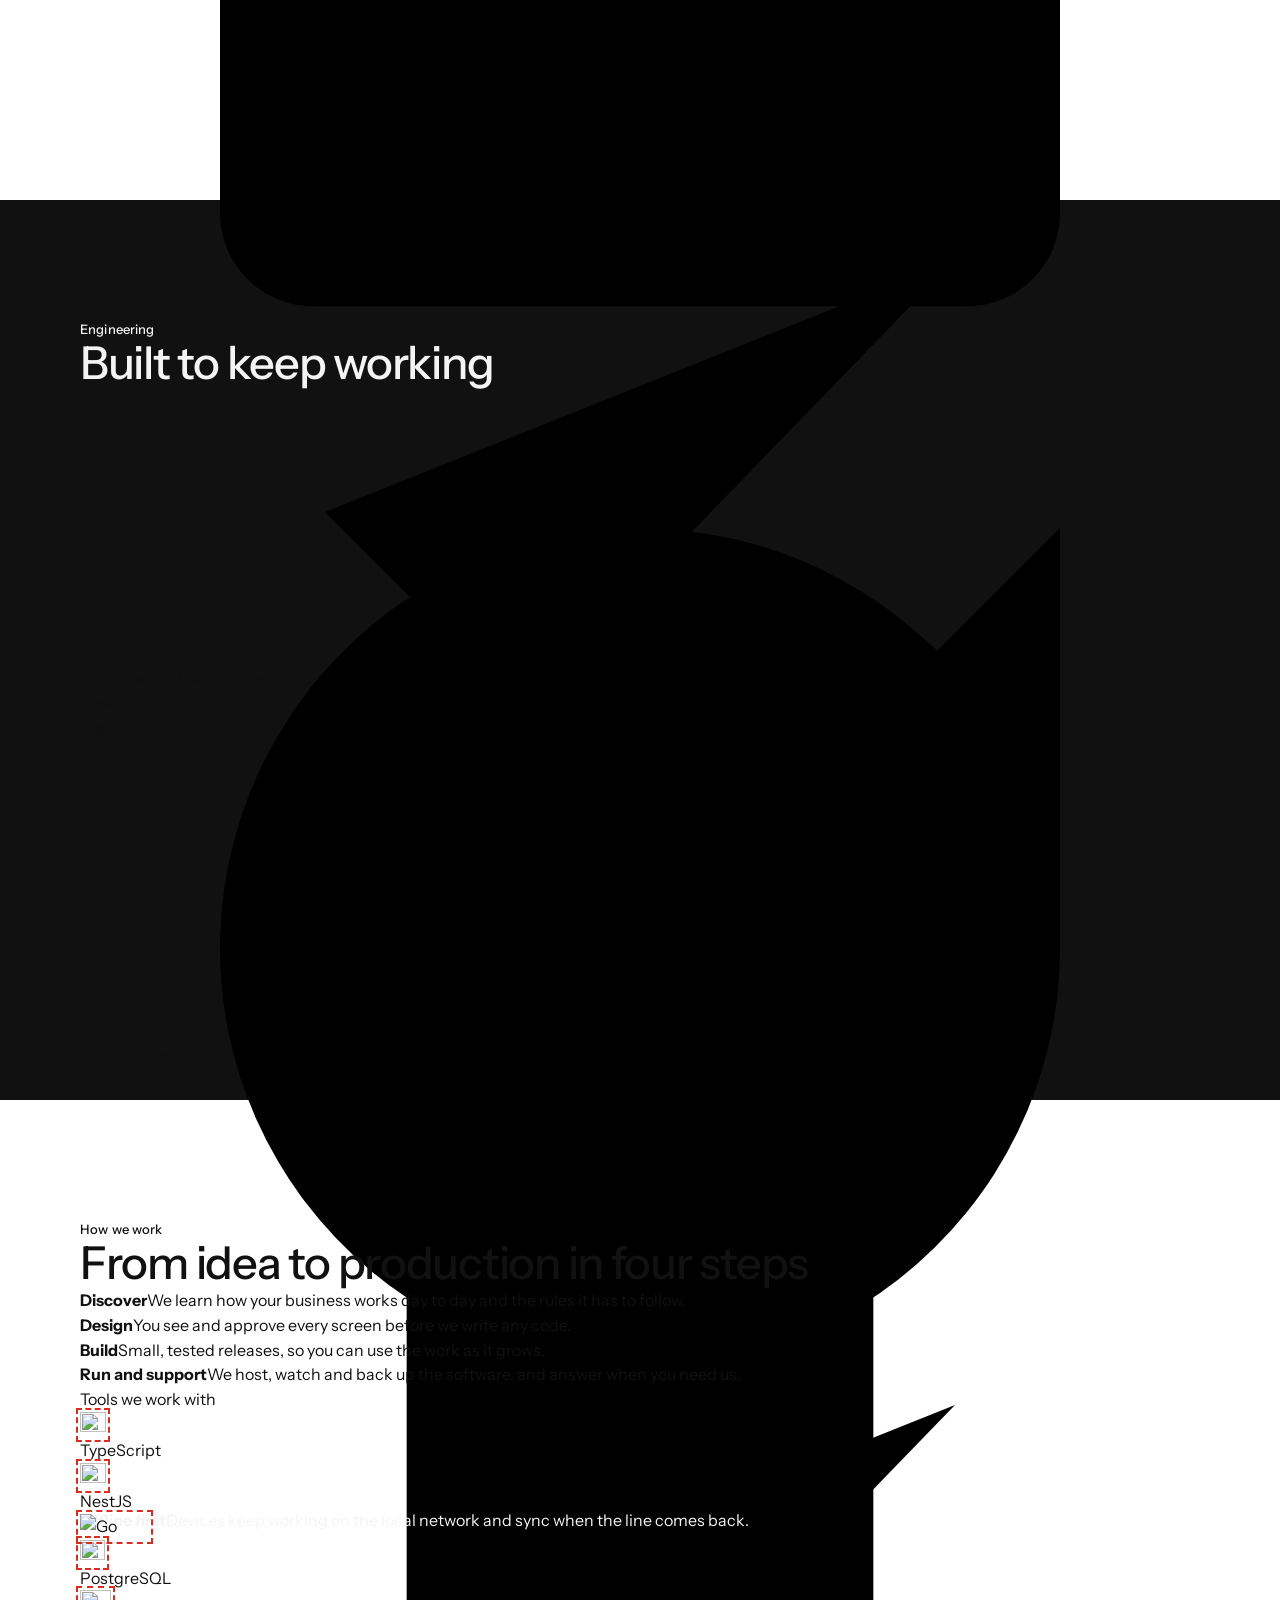
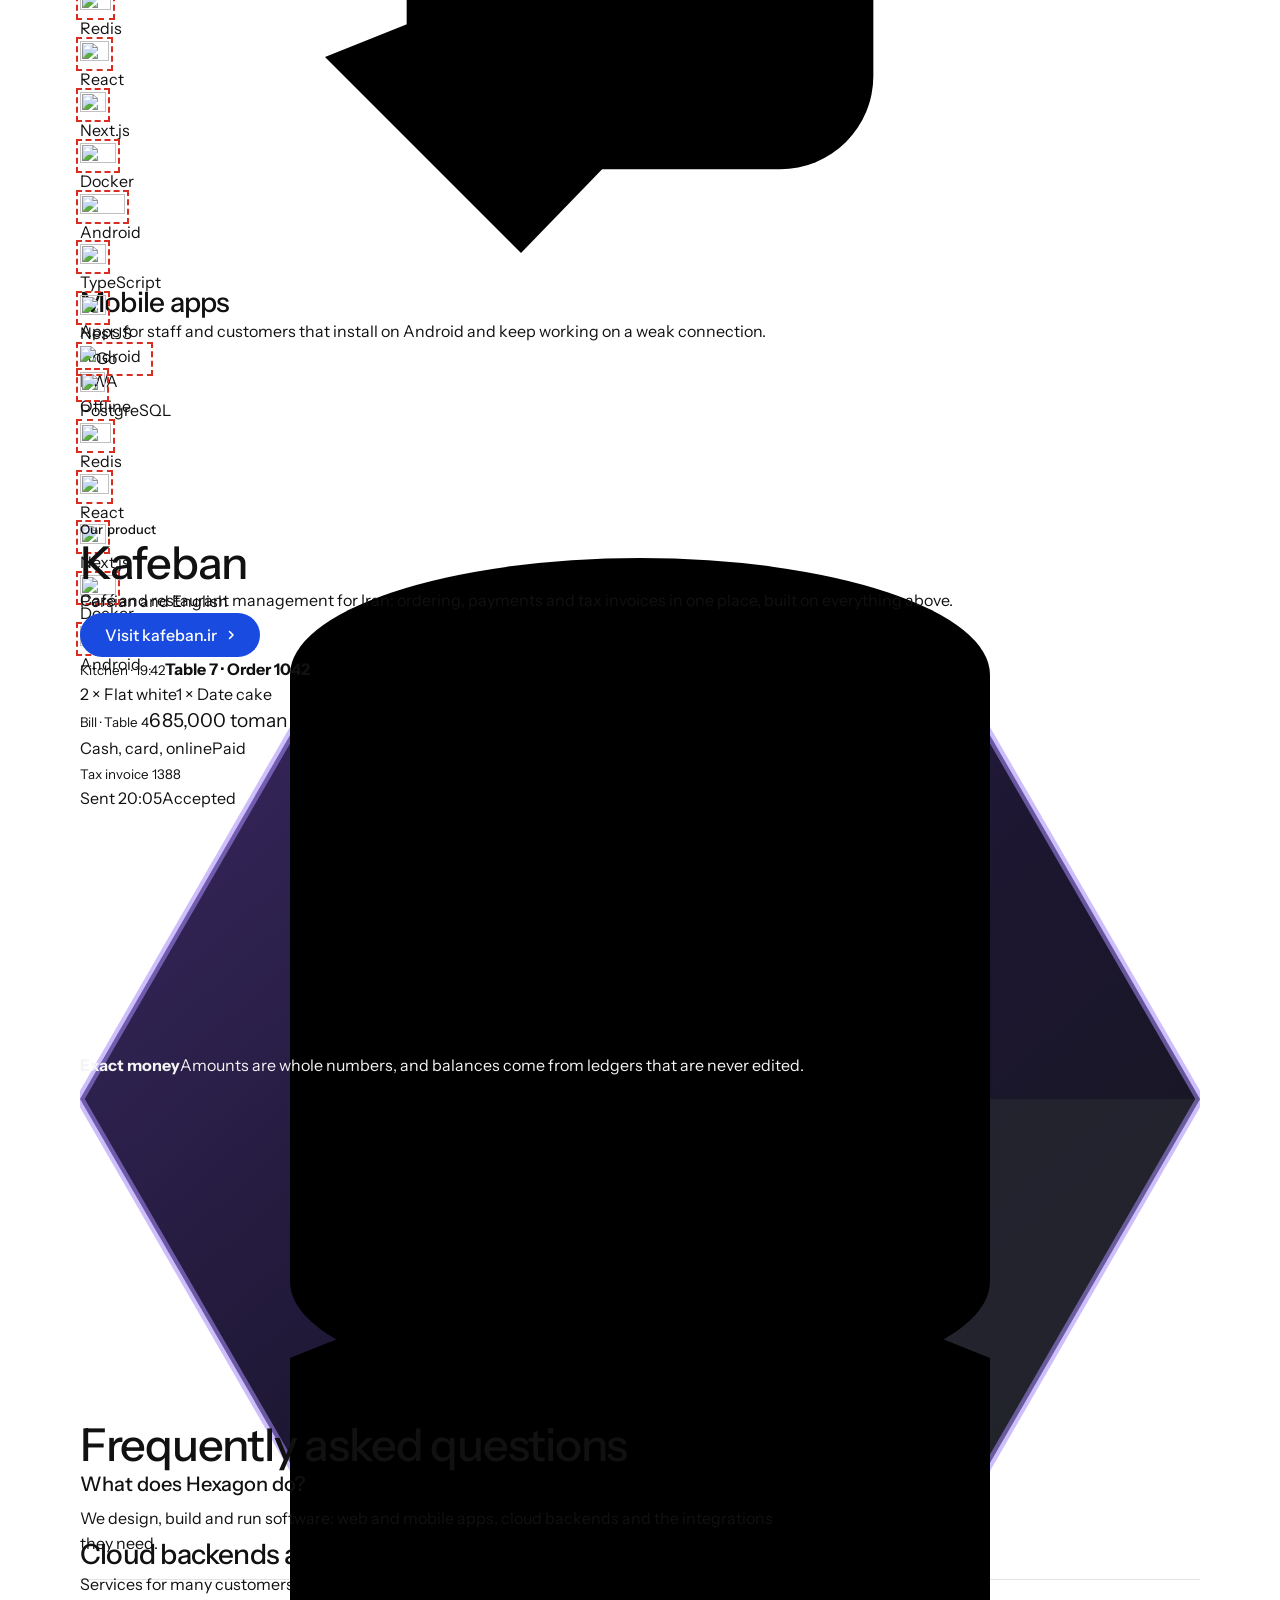
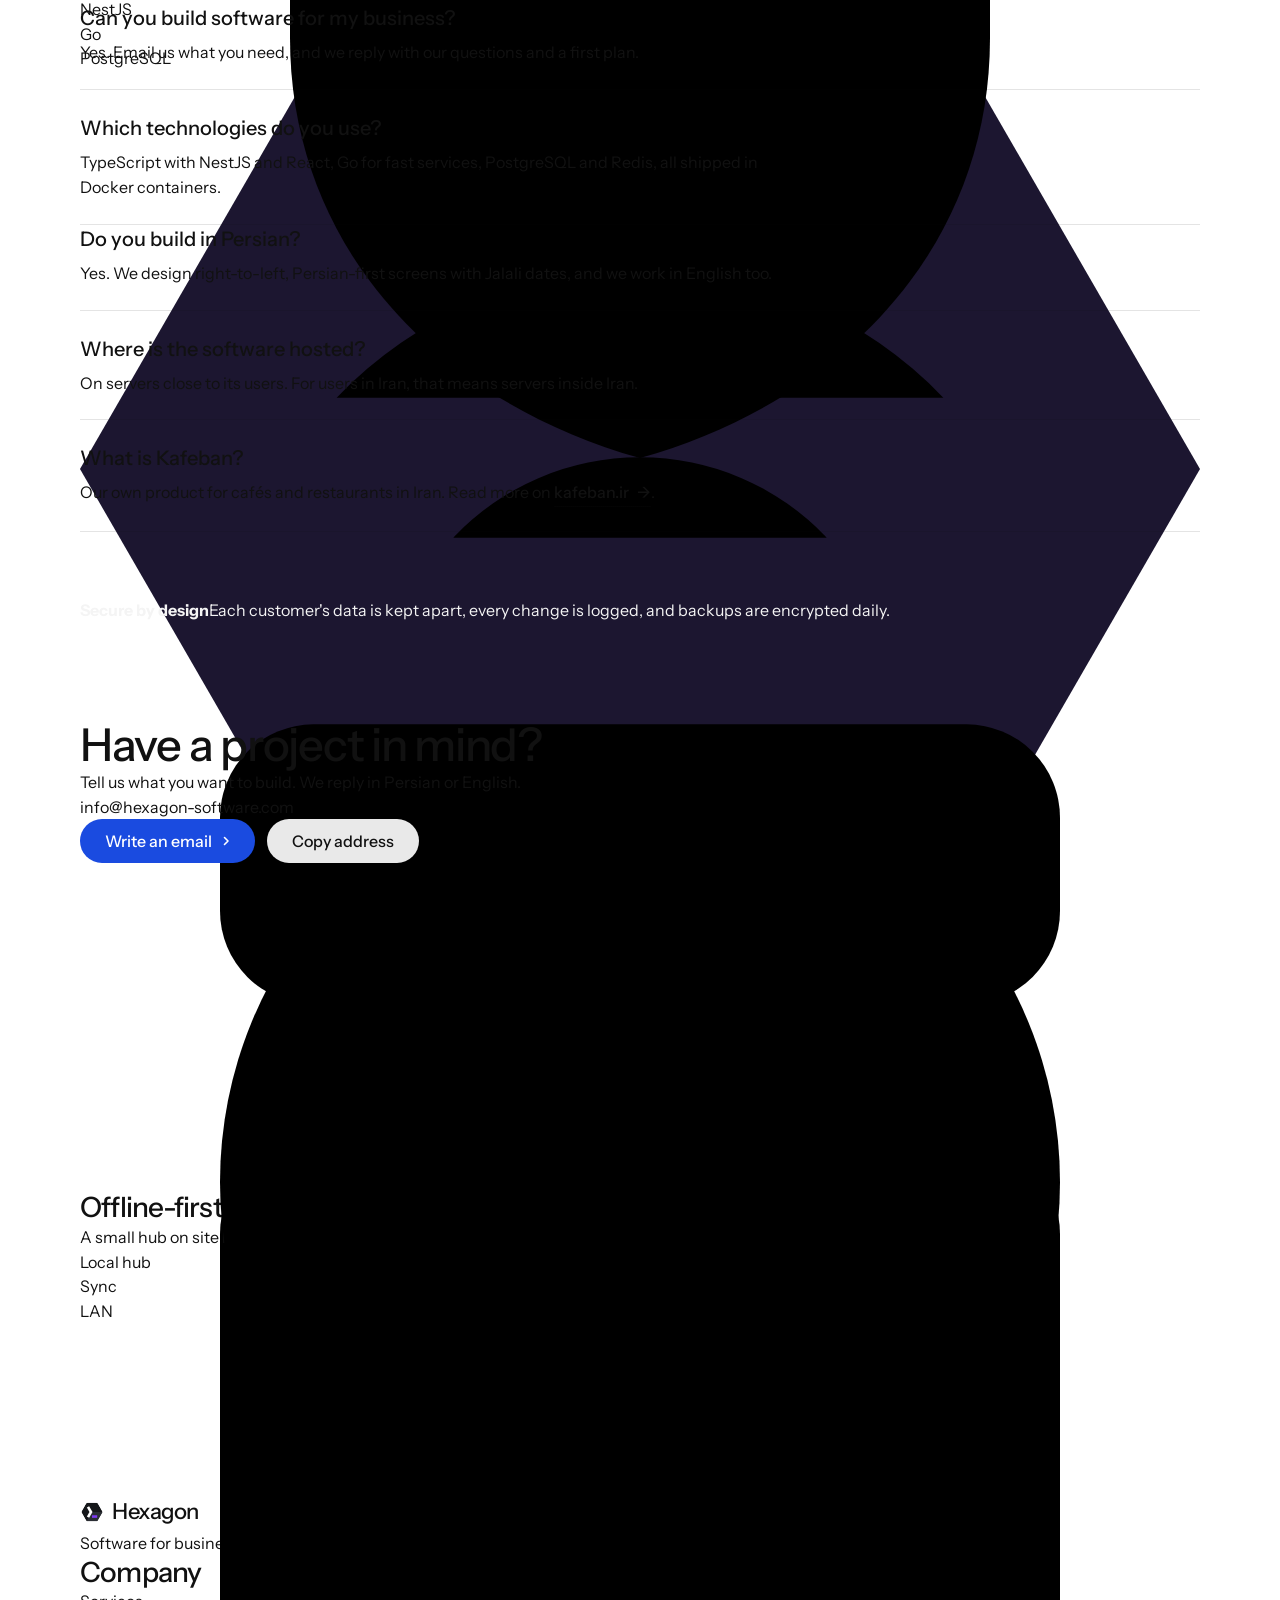
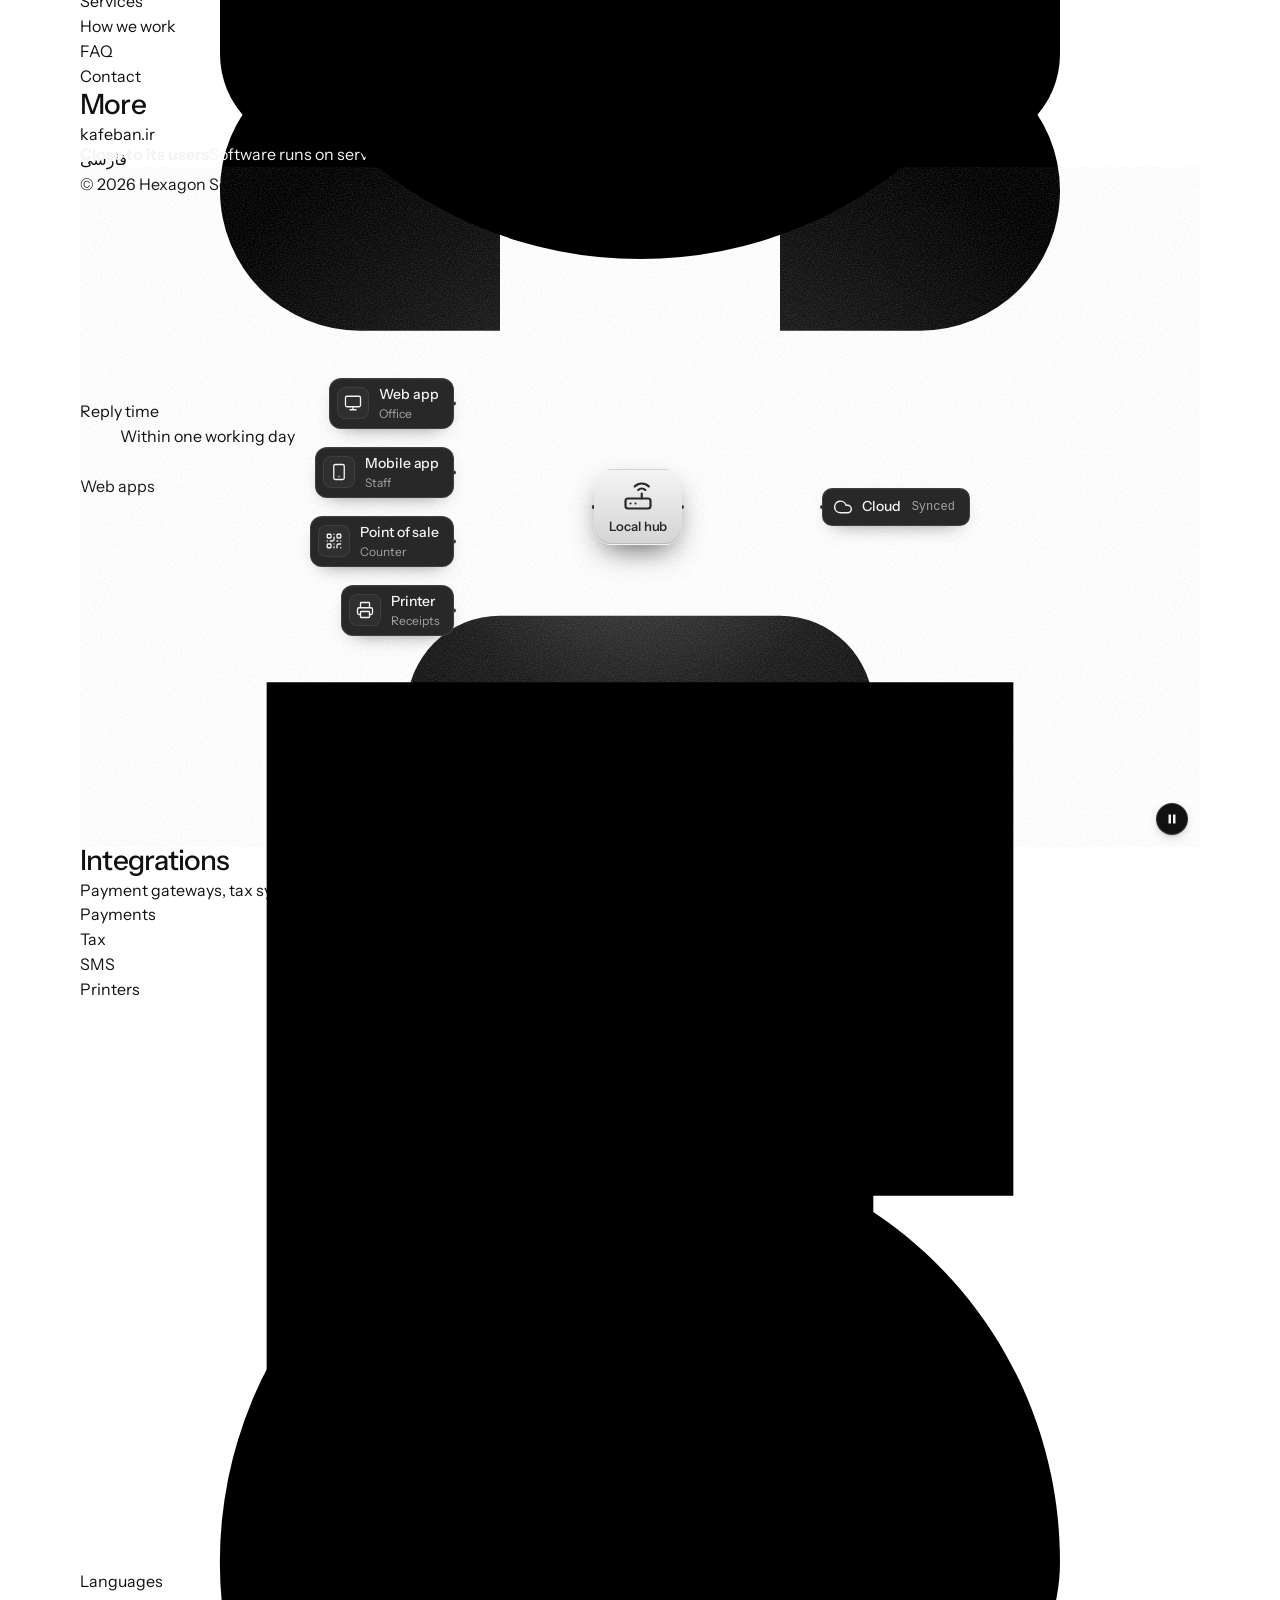
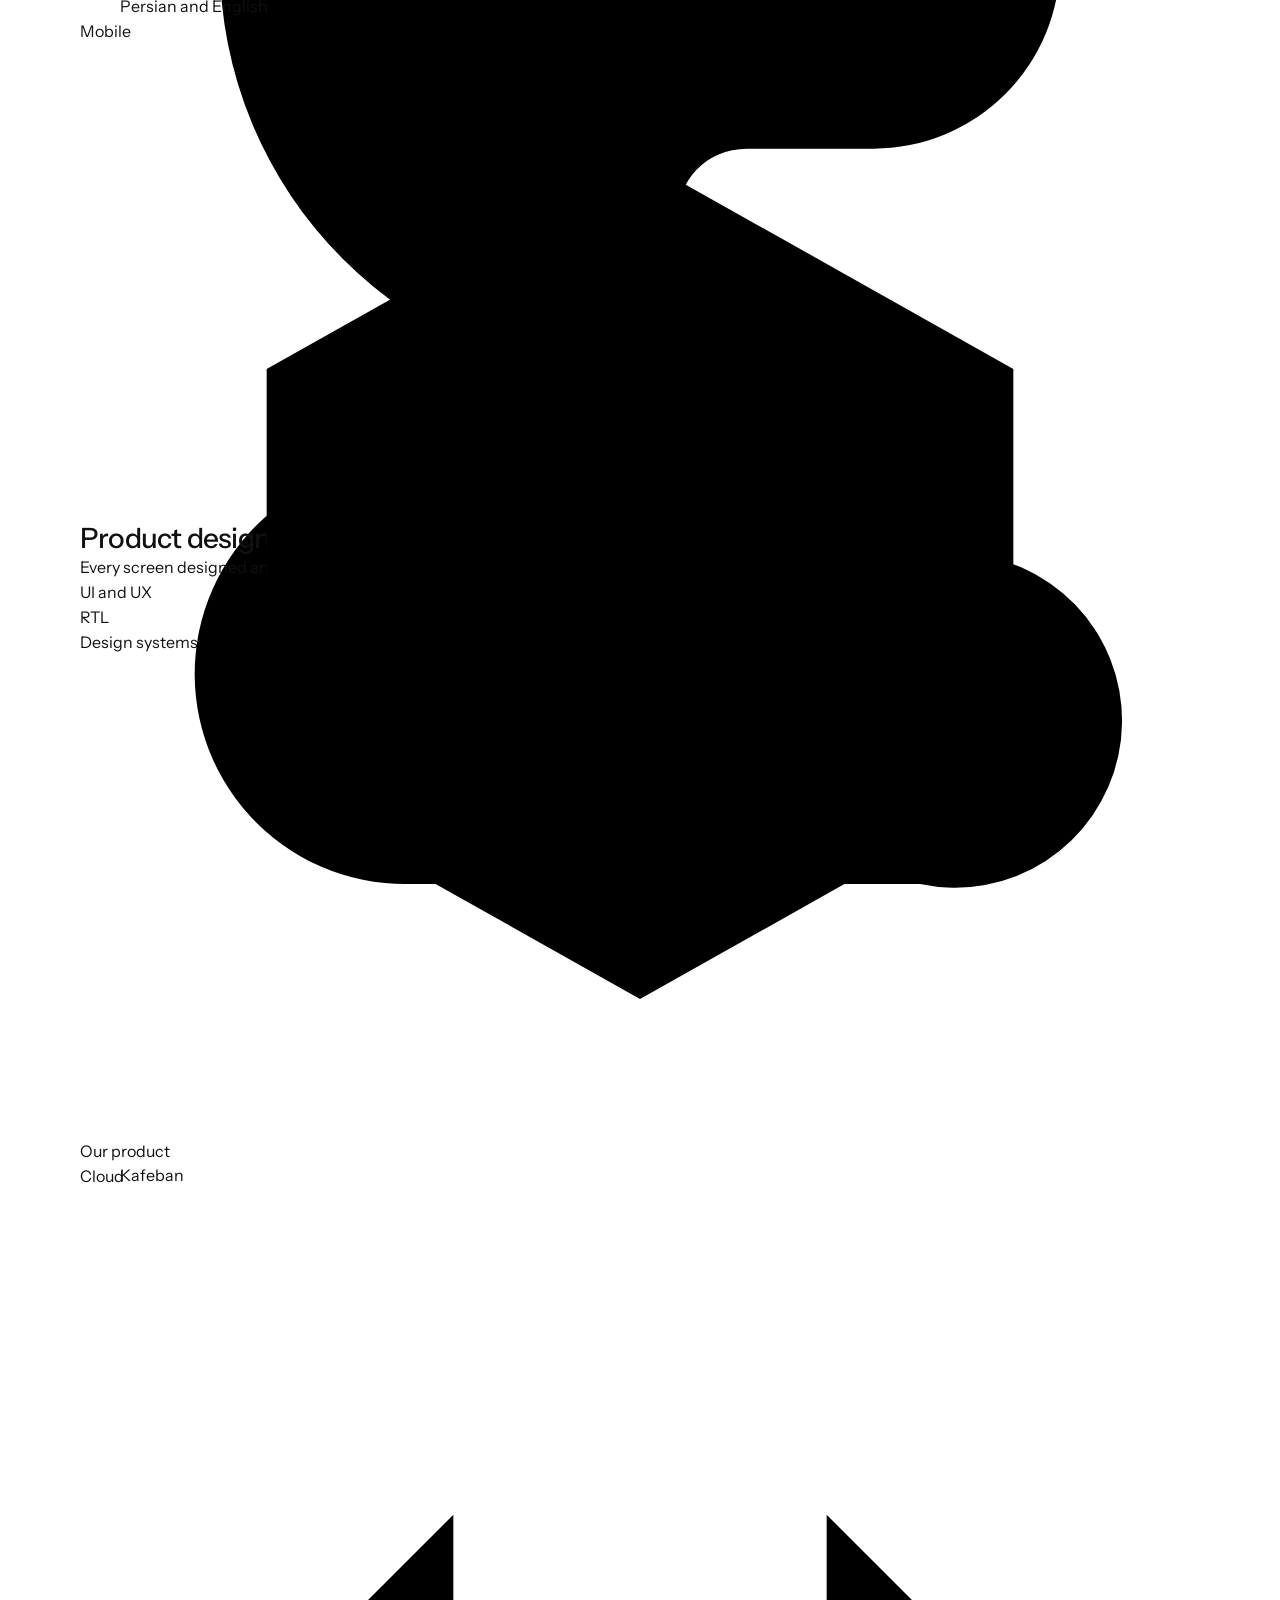
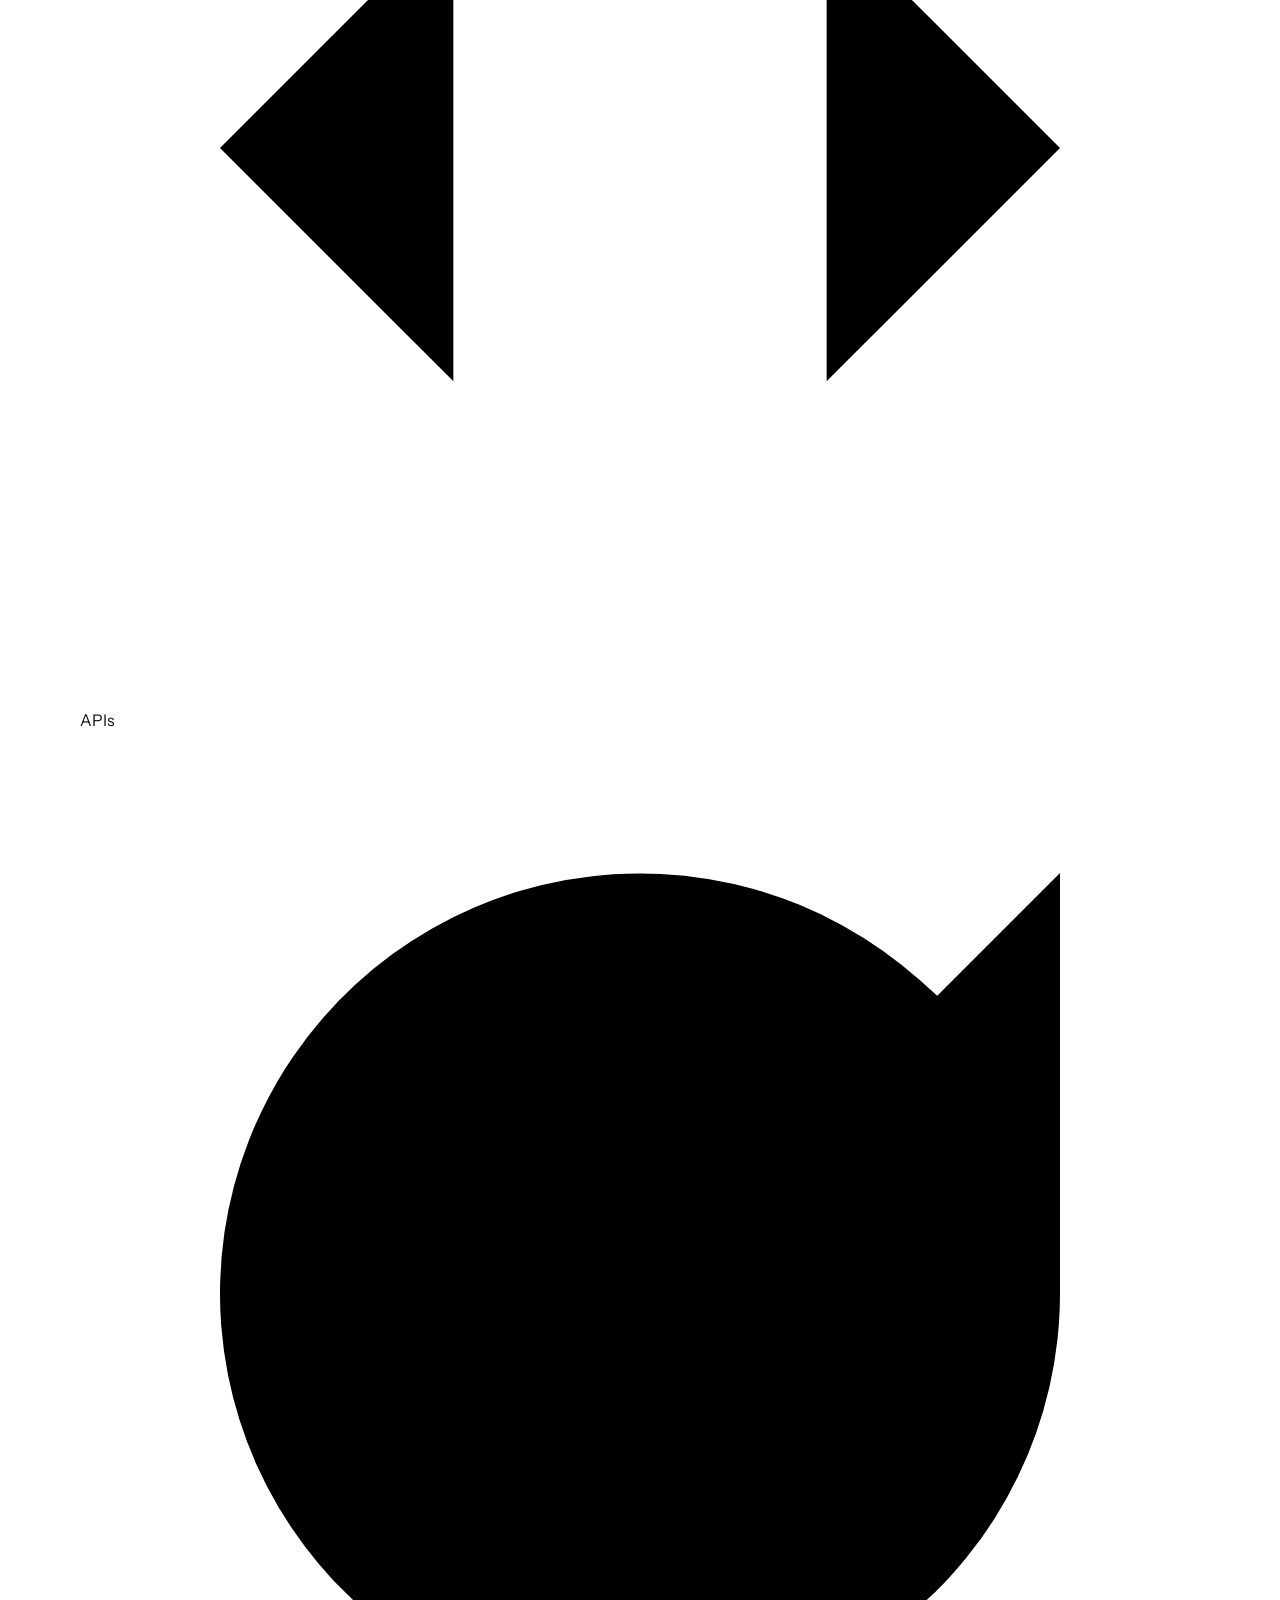
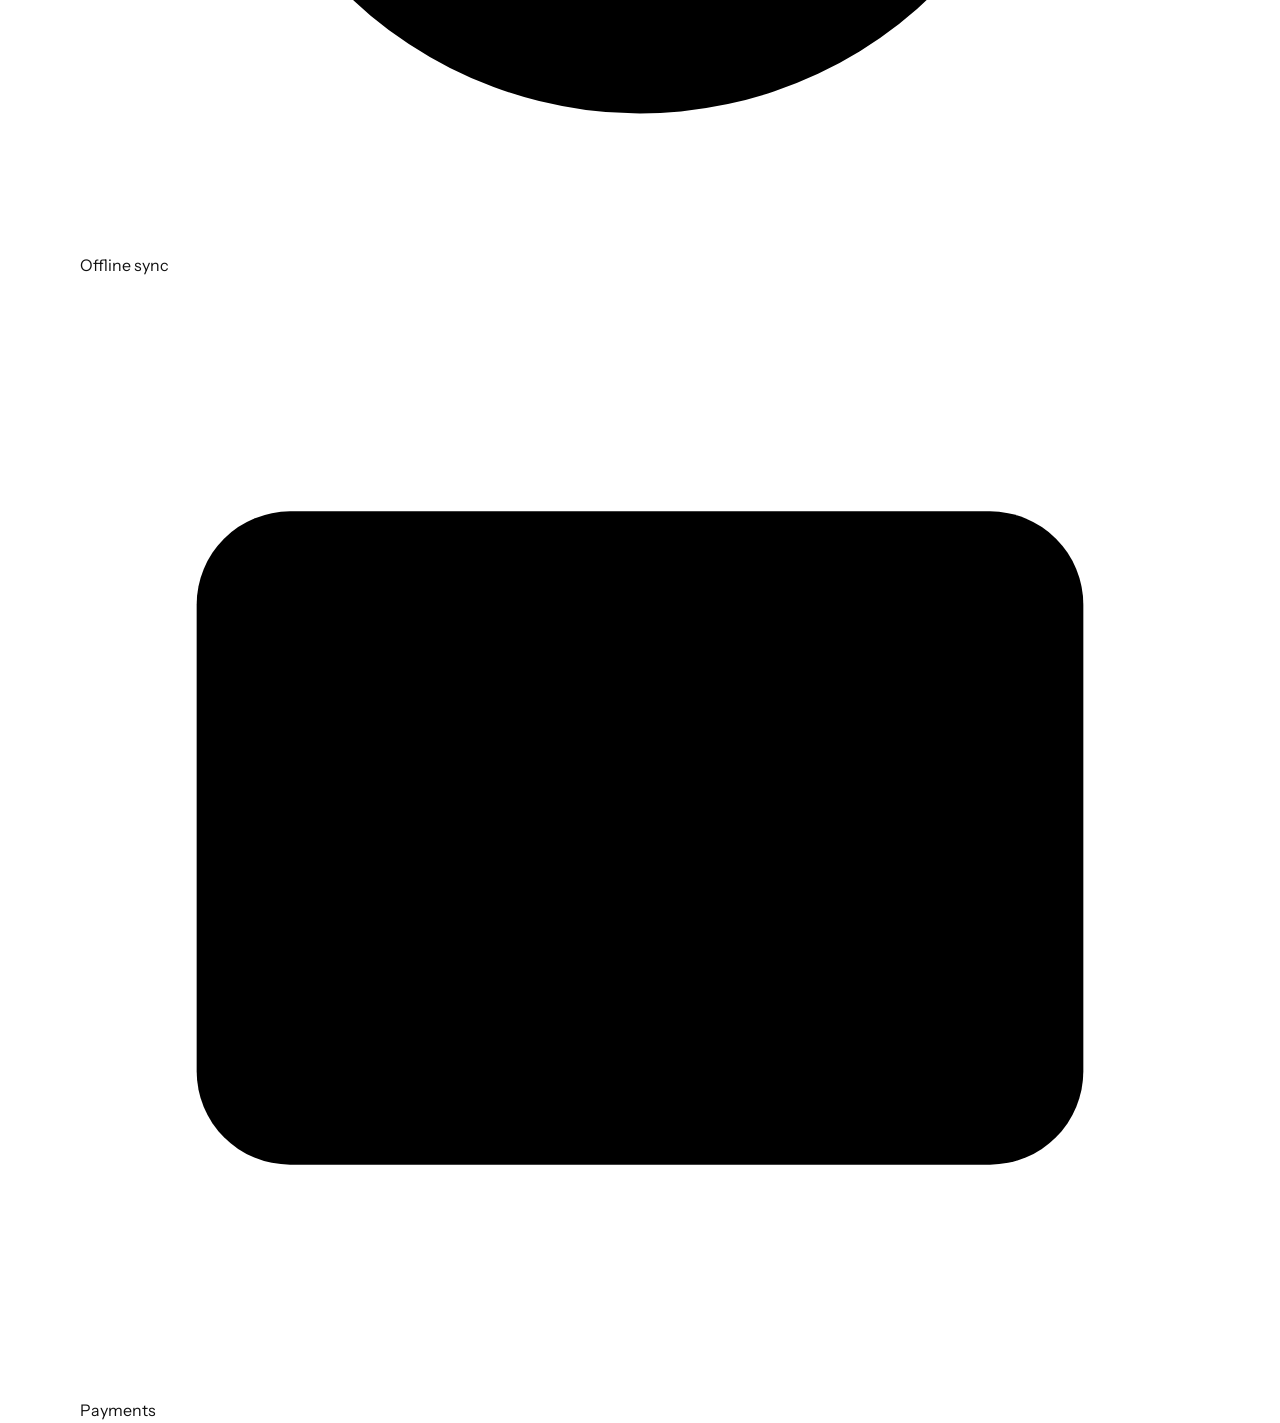
==== commit ee3bef89: "feat: redesign pages around Hexagon's software services - 3D hexagon hero, services, engineering, pr" ====
--- a/index.html
+++ b/index.html
@@ -3,11 +3,11 @@
 <head>
 <meta charset="utf-8">
 <meta name="viewport" content="width=device-width, initial-scale=1, viewport-fit=cover">
-<title>Hexagon: cloud software that runs businesses</title>
-<meta name="description" content="Hexagon Software Labs designs, hosts and supports its own cloud software. Its first product, Kafeban, runs ordering, payments and tax invoices for cafés and restaurants in Iran.">
+<title>Hexagon: we design, build and run software</title>
+<meta name="description" content="Hexagon Software Labs designs, builds and runs web, mobile and cloud software for businesses, in Persian and English.">
 <meta property="og:type" content="website">
-<meta property="og:title" content="Hexagon: cloud software that runs businesses">
-<meta property="og:description" content="Our first product, Kafeban, runs ordering, payments and tax invoices for cafés and restaurants.">
+<meta property="og:title" content="Hexagon: we design, build and run software">
+<meta property="og:description" content="Web and mobile apps, cloud backends and integrations, from the first sketch to servers in production.">
 <meta property="og:url" content="https://hexagon-software.com/">
 <meta property="og:image" content="https://hexagon-software.com/share.jpg">
 <meta name="twitter:card" content="summary_large_image">
@@ -21,199 +21,33 @@
 <link rel="preconnect" href="https://fonts.googleapis.com">
 <link rel="preconnect" href="https://fonts.gstatic.com" crossorigin>
 <link href="https://fonts.googleapis.com/css2?family=Instrument+Sans:wdth,wght@75..100,400..700&family=DM+Mono:wght@400;500&display=swap" rel="stylesheet">
+<script>document.documentElement.classList.add('js','mo-js');setTimeout(()=>document.documentElement.classList.add('mo-safe'),2500)</script>
 <link rel="stylesheet" href="assets/system.css">
-<link rel="stylesheet" href="assets/ui/cards.css">
 <link rel="stylesheet" href="assets/motion/motion.css">
 <link rel="stylesheet" href="assets/backgrounds/backgrounds.css">
-<link rel="stylesheet" href="assets/layout/layout.css">
 <link rel="stylesheet" href="assets/icons/icon.css">
+<link rel="stylesheet" href="assets/diagrams/diagram.css">
+<link rel="stylesheet" href="assets/site.css">
 <style>
 :root {
-  /* violet, from the logo (#7C3AED): darker steps carry text and buttons so they read at 7:1 */
-  --p-bg: #f9f8fc; --p-surface: #f0ecf9; --p-ink: #1f1633; --p-muted: #4e4466;
-  --p-accent: #6d28d9; --p-accent-ink: #ffffff; --p-action: #5b21b6; --p-action-ink: #ffffff;
-  --p-inv-bg: #1f1633; --p-inv-surface: #2d2247; --p-inv-ink: #f9f8fc; --p-inv-muted: #cbc3dd;
-  --p-inv-accent: #c4b5fd; --p-inv-accent-ink: #1f1633; --p-inv-action: #f9f8fc; --p-inv-action-ink: #1f1633;
   --font-display: "Instrument Sans", system-ui, sans-serif;
   --font-text: "Instrument Sans", system-ui, sans-serif;
   --font-mono: "DM Mono", ui-monospace, "SFMono-Regular", Menlo, Consolas, monospace;
-  --display-weight: 500;
-  --display-tracking: -0.028em;
-  --display-tracking-xl: -0.036em;
-  --display-stretch: 96%;
-  --ly-scale: 1.04;
+  --display-weight: 500; --display-tracking: -0.028em; --display-tracking-xl: -0.036em; --display-stretch: 96%;
 }
 </style>
-<link rel="stylesheet" href="assets/ui/base.css">
-<link rel="stylesheet" href="assets/ui/window/fragment.css">
-<link rel="stylesheet" href="assets/ui/checklist/fragment.css">
-<link rel="stylesheet" href="assets/diagrams/diagram.css">
-<script>document.documentElement.classList.add('m-enter');setTimeout(()=>document.documentElement.classList.add('m-enter-done'),700)</script>
 <script src="assets/backgrounds/backgrounds.js"></script>
-<script>document.documentElement.classList.add('mo-js');setTimeout(()=>document.documentElement.classList.add('mo-safe'),2500)</script>
-<link rel="modulepreload" href="assets/moments/moments.js">
-<link rel="modulepreload" href="assets/moments/lib.js">
-<link rel="modulepreload" href="assets/moments/word-highlight/moment.js">
-<link rel="stylesheet" href="assets/moments/word-highlight/moment.css">
-<style>
-  /* the logo: the client's hexagon mark beside the name */
-  .nav__logo img { width: 28px; height: 28px; }
-  /* the hero collage: Kafeban's own screens and prints, sized in % of the collage, text in container units */
-  .ly-collage { container-type: inline-size; }
-  .ly-collage .ly-piece { box-shadow: 0 1px 2px rgb(0 0 0 / .08), 0 22px 48px -22px rgb(40 20 80 / .35); background: #fff; color: #15171a; font: 400 max(13px, 2cqw)/1.35 var(--font-text); }
-  .pc { padding: 3.2cqw 3.6cqw; display: grid; gap: 1.6cqw; align-content: start; }
-  .pc .lbl { color: #5d6670; font-size: max(13px, 1.8cqw); }
-  .pc b { font-weight: 500; }
-  .pc .ln, .pc-phone .ln { display: flex; justify-content: space-between; gap: 2cqw; padding-top: 1.4cqw; border-top: 1px solid #e6e9ec; }
-  .pc .ln em, .pc-phone .ln em { font-style: normal; color: #5d6670; }
-  .pc .ok { color: #1f7a4d; font-weight: 500; }
-  .pc .big { font: 500 4.6cqw/1.05 var(--font-display); letter-spacing: -0.02em; }
-  .pc-ticket { font-family: var(--font-mono); background: #fffdf7; }
-  .pc-ticket .cut { border-top: 1px dashed #b9bcc0; }
-  .pc-phone { background: #15171a !important; border-radius: 4.6cqw; padding: 1.4cqw; }
-  .pc-phone > div { width: 100%; height: 100%; border-radius: 3.4cqw; overflow: hidden; background: #fff; padding: 3cqw 3cqw 9cqw; display: grid; gap: 1.6cqw; align-content: start; }
-  .pc-phone h4 { margin: 0; font: 500 3.6cqw/1.1 var(--font-display); letter-spacing: -0.02em; }
-  .pc-phone .add { justify-self: start; background: #5b21b6; color: #fff; border-radius: 99px; padding: .8cqw 2.4cqw; font-size: max(13px, 1.8cqw); }
-  .pc-sms { background: #f1edf9; }
-  @media (max-width: 639px) { .pc .ln:nth-of-type(n+4), .pc-phone .ln:nth-of-type(n+4), .pc-phone .ln em { display: none; } }
-  /* app-frame (sections-library.md, app-frame) */
-  .app.ui { display: grid; grid-template-columns: minmax(0, 5fr) minmax(0, 7fr); margin-top: var(--s-7); background: var(--u-bg); border: 1px solid var(--u-border); border-radius: var(--u-r); box-shadow: var(--u-shadow); }
-  .app > .app__pane { position: relative; min-width: 0; min-height: 0; overflow: hidden; }
-  .app > .app__pane + .app__pane { border-left: 1px solid var(--u-line); }
-  .app > .app__pane > .ui-panel { width: 100%; border: 0; border-radius: 0; box-shadow: none; }
-  .app > .app__pane::after { content: ""; position: absolute; inset: auto 0 0 0; height: 64px; background: linear-gradient(transparent, var(--u-bg)); pointer-events: none; }
-  .app__pane--open { padding: var(--s-6); }
-  .app__pane--open > .ui-checks { max-width: 520px; }
-  @media (min-width: 1024px) and (max-width: 1279px) { .app.ui { grid-template-columns: minmax(0, 4fr) minmax(0, 8fr); } }
-  @media (max-width: 1023px) {
-    .app.ui { grid-template-columns: minmax(0, 1fr); grid-template-rows: auto minmax(0, 1fr); }
-    .app > .app__pane--list { max-height: 252px; }
-    .app > .app__pane--list::after { display: none; }
-    .app .ui-win__side { display: none; }
-    .app .ui-win__body { grid-template-columns: minmax(0, 1fr); }
-    .app > .app__pane + .app__pane { border-left: 0; border-top: 1px solid var(--u-line); }
-  }
-  @media (max-width: 639px) {
-    .app.ui { grid-template-rows: minmax(0, 1fr); }
-    .app > .app__pane--list { display: none; }
-    .app > .app__pane + .app__pane { border-top: 0; }
-    .app__pane--open { padding: var(--s-4); }
-  }
-  /* hero: text and buttons together on the left, the collage on the right (no lone button column) */
-  @media (min-width: 1024px) {
-    .hero--triptych .hero__grid { grid-template-rows: 1fr; }
-    .hero--triptych .hero__grid > :first-child { grid-column: 1 / span 5; grid-row: 1; align-self: center; }
-    .hero--triptych .ly-collage { grid-column: 7 / span 6; grid-row: 1; }
-  }
-  .hero--triptych .hero__lead { max-width: 40ch; }
-  .hero .btn-row { margin-top: var(--s-6); }
-  .hero__proof { margin-top: var(--s-5); display: flex; flex-wrap: wrap; gap: var(--s-2) var(--s-4); color: var(--muted); font-size: var(--t-small, 15px); list-style: none; padding: 0; }
-  .hero__proof li { display: flex; align-items: center; gap: 6px; }
-  .hero__proof svg { width: 16px; height: 16px; flex: none; }
-  /* what we do: four cards, each with its own icon */
-  #what .card { padding: var(--s-6); min-height: 220px; }
-  #what .card > p { max-width: 44ch; }
-  .tags { display: flex; flex-wrap: wrap; gap: 8px; margin-top: auto; padding-top: var(--s-4); list-style: none; padding-inline: 0; margin-bottom: 0; }
-  .tags li { font-size: 14px; padding: 4px 12px; border-radius: 99px; background: var(--p-bg); border: 1px solid var(--line); color: var(--muted); }
-  .card__ic { width: 48px; height: 48px; display: grid; place-items: center; border-radius: 12px; background: var(--p-surface); color: var(--p-ink); margin-bottom: var(--s-3); }
-  .card__ic svg { width: 24px; height: 24px; fill: none; stroke: currentColor; stroke-width: 1.6; stroke-linecap: round; stroke-linejoin: round; }
-  #what .card { transition: transform .2s ease, box-shadow .2s ease; }
-  #what .card:hover { transform: translateY(-2px); box-shadow: 0 18px 40px -24px rgb(40 20 80 / .35); }
-  /* product points */
-  .points { list-style: none; padding: 0; margin: 0; display: grid; grid-template-columns: repeat(2, minmax(0, 1fr)); gap: var(--s-4) var(--s-6); }
-  .points li { display: grid; grid-template-columns: 20px 1fr; gap: 10px; align-items: start; }
-  .points svg { width: 20px; height: 20px; margin-top: 3px; fill: none; stroke: currentColor; stroke-width: 1.8; stroke-linecap: round; stroke-linejoin: round; }
-  .points b { display: block; font-weight: 500; }
-  .points span { color: var(--muted); }
-  @media (max-width: 639px) { .points { grid-template-columns: 1fr; } }
-  .ui-check.is-done .ui-check__label::after { display: none; }
-  /* offline steps */
-  #offline .stack-5 { align-self: center; }
-  .steps { list-style: none; padding: 0; margin: var(--s-6) 0 0; display: grid; gap: var(--s-4); counter-reset: st; }
-  .steps li { display: grid; grid-template-columns: 32px 1fr; gap: var(--s-3); counter-increment: st; }
-  .steps li::before { content: counter(st); width: 32px; height: 32px; border-radius: 50%; display: grid; place-items: center; border: 1px solid color-mix(in oklab, currentColor 40%, transparent); font-size: 15px; }
-  .steps b { display: block; font-weight: 500; }
-  /* contact */
-  .contact { display: grid; gap: var(--s-6); }
-  .contact__mail { font: 500 clamp(22px, 5.6vw, 56px)/1.15 var(--font-display); letter-spacing: -0.02em; color: var(--ink); text-decoration: none; overflow-wrap: normal; }
-  .contact__mail:hover { text-decoration: underline; text-underline-offset: 6px; text-decoration-thickness: 2px; }
-  .contact__facts { display: grid; grid-template-columns: repeat(3, minmax(0, 1fr)); gap: var(--s-4); margin: 0; padding-top: var(--s-5); border-top: 1px solid var(--line); }
-  .contact__facts dt { color: var(--muted); font-size: 15px; }
-  .contact__facts dd { margin: 4px 0 0; font-weight: 500; }
-  @media (max-width: 639px) { .contact__facts { grid-template-columns: 1fr; } }
-  /* language switch: two flags in a pill, the thumb slides to the other side before the page changes */
-  .lang { --dir: 1; position: relative; display: inline-grid; grid-template-columns: 1fr 1fr; padding: 3px; border-radius: 99px; background: var(--p-surface); border: 1px solid var(--line); color: var(--ink); text-decoration: none; font: 500 14px/1 var(--font-text); isolation: isolate; }
-  [dir="rtl"] .lang { --dir: -1; }
-  .lang__opt { position: relative; z-index: 1; display: flex; align-items: center; justify-content: center; gap: 7px; padding: 7px 12px; border-radius: 99px; color: var(--muted); transition: color .3s ease; font-family: system-ui, sans-serif; }
-  .lang__opt svg { width: 21px; height: 14px; border-radius: 3px; box-shadow: 0 0 0 1px rgb(0 0 0 / .12); transition: transform .35s cubic-bezier(.3,.7,.2,1); }
-  .lang__thumb { position: absolute; z-index: 0; top: 3px; bottom: 3px; inset-inline-start: 3px; width: calc(50% - 3px); border-radius: 99px; background: var(--p-bg); box-shadow: 0 1px 3px rgb(0 0 0 / .14), 0 4px 10px -4px rgb(40 20 80 / .25); transition: transform .38s cubic-bezier(.3,.7,.2,1); }
-  .lang[data-cur="2"] .lang__thumb, .lang.is-going[data-cur="1"] .lang__thumb { transform: translateX(calc(var(--dir) * 100%)); }
-  .lang.is-going[data-cur="2"] .lang__thumb { transform: none; }
-  .lang:not(.is-going)[data-cur="1"] .lang__opt:first-of-type, .lang:not(.is-going)[data-cur="2"] .lang__opt:nth-of-type(2),
-  .lang.is-going[data-cur="1"] .lang__opt:nth-of-type(2), .lang.is-going[data-cur="2"] .lang__opt:first-of-type { color: var(--ink); }
-  .lang:hover .lang__opt svg { transform: scale(1.08); }
-  .lang:focus-visible { outline: 2px solid var(--ink); outline-offset: 3px; }
-  @media (prefers-reduced-motion: reduce) { .lang__thumb, .lang__opt svg { transition: none; } }
-  /* phone and tablet: the flags stay in the bar; on a phone they replace the button (it is in the menu sheet and the hero) */
-  @media (max-width: 1023px) {
-    .nav:not(.is-open) .nav__actions > .lang { display: inline-grid; }
-    .nav.is-open .nav__actions > .lang { justify-self: center; }
-    [dir="rtl"] .nav:not(.is-open) .nav__actions { margin-left: 0; margin-right: auto; }
-  }
-  @media (max-width: 639px) {
-    .nav:not(.is-open) .nav__actions > .btn--primary { display: none; }
-    .nav:not(.is-open) .lang__opt { font-size: 0; gap: 0; padding: 8px 10px; }
-  }
-  [dir="rtl"] .steps li::before { content: counter(st, persian); }
-  [dir="rtl"] .contact__mail { text-align: right; }
-  /* gate fixes: readable card text, hanging icons on the split line, top-aligned splits, a phone hero inside one screen */
-  #what .card > p { color: var(--ink); }
-  .contact__facts { border-top: 0; padding-top: 0; }
-  .contact__facts dt { display: flex; align-items: center; gap: 8px; }
-  .contact__facts dt svg { width: 18px; height: 18px; fill: none; stroke: currentColor; stroke-width: 1.7; stroke-linecap: round; stroke-linejoin: round; }
-  .points li { position: relative; display: block; }
-  .points li > svg { position: absolute; inset-inline-start: -30px; top: 0; }
-  .steps li { grid-template-columns: 1fr; gap: var(--s-2); }
-  @media (min-width: 1024px) { .hero--triptych .hero__grid > :first-child { align-self: center; } .hero--triptych .ly-collage { align-self: stretch; } }
-  #offline .stack-5 { align-self: start; }
-  @media (max-width: 639px) { .hero__proof, .pc-phone .add { display: none; } .ly-collage { min-height: 260px; } .points li > svg { position: static; float: inline-start; margin-inline-end: 10px; } }
-  /* violet accents: icons, ticks and step numbers take the logo's colour */
-  .card__ic { background: #ede7fb; color: var(--p-accent); }
-  .hero__proof svg, .points svg { color: var(--p-accent); }
-  .tags li { background: #f5f2fc; }
-  .ground-inverse .steps li::before { border-color: #a78bfa; color: #ddd6fe; }
-  .contact__mail { color: var(--p-action); }
-</style>
 </head>
 <body>
-<!-- type: software (site-kind software): a studio selling its own software
-     deal: hero triptych, nav nav-mega, close close-type, footer footer-columns, rhythm dark-band, buttons pill,
-     mark: the client's own hexagon mark (replaces the dealt "stack"), ground sky, palette teal-on-paper
-     (cool-grey-cobalt's blue sits beside the logo's violet; the teal stays clear of it), type instrument
-     moments: word-highlight in #approach
-     2026-11-11 rework: split hero with buttons, #what cards, product points, offline steps, FAQ, contact block -->
-
 <header class="nav">
   <div class="wrap nav__bar">
     <a class="skip-link" href="#top">Skip to content</a>
     <a class="nav__logo" href="#top"><img src="brand/hexagon-mark.svg" alt="" width="28" height="28">Hexagon</a>
     <nav class="nav__links" aria-label="Main">
-      <div class="nav__item"><a class="nav__link" href="#what">What we do</a></div>
-      <div class="nav__item">
-        <a class="nav__link" href="#kafeban">Kafeban <svg class="chev" viewBox="0 0 12 12" aria-hidden="true"><path d="M3 4.5l3 3 3-3" fill="none" stroke="currentColor" stroke-width="1.5" stroke-linecap="round" stroke-linejoin="round"/></svg></a>
-        <div class="nav__menu">
-          <div class="wrap grid">
-            <div class="menu-col span-3">
-              <p class="t-label">Kafeban</p>
-              <a href="#kafeban">Floor and orders<span>Every table and its order</span></a>
-              <a href="#offline">Works offline<span>Keeps selling when the internet drops</span></a>
-              <a href="https://kafeban.ir" hreflang="fa">kafeban.ir<span>The product's own site, in Persian</span></a>
-            </div>
-          </div>
-        </div>
-      </div>
+      <div class="nav__item"><a class="nav__link" href="#services">Services</a></div>
+      <div class="nav__item"><a class="nav__link" href="#process">How we work</a></div>
+      <div class="nav__item"><a class="nav__link" href="#product">Kafeban</a></div>
       <div class="nav__item"><a class="nav__link" href="#questions">FAQ</a></div>
-      <div class="nav__item"><a class="nav__link" href="#contact">Contact</a></div>
     </nav>
     <div class="nav__actions">
       <a class="lang" href="fa/" hreflang="fa" lang="fa" data-cur="1" aria-label="نسخهٔ فارسی"><span class="lang__thumb" aria-hidden="true"></span><span class="lang__opt"><svg viewBox="0 0 60 30" preserveAspectRatio="xMidYMid slice" aria-hidden="true"><clipPath id="flag-gb"><path d="M0 0h60v30H0z"/></clipPath><g clip-path="url(#flag-gb)"><path d="M0 0h60v30H0z" fill="#012169"/><path d="M0 0l60 30M60 0L0 30" stroke="#fff" stroke-width="6"/><path d="M0 0l60 30M60 0L0 30" stroke="#c8102e" stroke-width="2.5"/><path d="M30 0v30M0 15h60" stroke="#fff" stroke-width="10"/><path d="M30 0v30M0 15h60" stroke="#c8102e" stroke-width="6"/></g></svg>EN</span><span class="lang__opt"><svg viewBox="0 0 3 2" preserveAspectRatio="xMidYMid slice" aria-hidden="true"><path fill="#239f40" d="M0 0h3v.67H0z"/><path fill="#fff" d="M0 .67h3v.66H0z"/><path fill="#da0000" d="M0 1.33h3V2H0z"/></svg>FA</span></a>
@@ -226,284 +60,235 @@
 </header>
 
 <main id="top">
-  <section class="hero hero--triptych" data-enter aria-labelledby="hero-h">
-    <div class="wrap"><div class="hero-text grid hero__grid">
-      <div class="span-5">
-        <h1 id="hero-h">Cloud software that runs businesses</h1>
-        <p class="hero__lead">Hexagon designs, hosts and supports its own software products. The first, Kafeban, runs ordering, payments and tax invoices for cafés and restaurants in Iran.</p>
-        <div class="btn-row">
-          <a class="btn btn--primary" href="#contact">Contact us<svg class="m-arrow" viewBox="0 0 12 12" aria-hidden="true"><path class="m-arrow__stem" d="M1 6h8"/><path class="m-arrow__head" d="M4.5 2.5 8 6l-3.5 3.5"/></svg></a>
-          <a class="btn btn--secondary" href="#kafeban">See Kafeban</a>
-        </div>
-        <ul class="hero__proof">
-          <li><svg viewBox="0 0 16 16" fill="none" stroke="currentColor" stroke-width="1.6" aria-hidden="true"><path d="m3.5 8.4 2.8 2.8 6.2-6.4"/></svg>Cloud hosted</li>
-          <li><svg viewBox="0 0 16 16" fill="none" stroke="currentColor" stroke-width="1.6" aria-hidden="true"><path d="m3.5 8.4 2.8 2.8 6.2-6.4"/></svg>Works offline</li>
-          <li><svg viewBox="0 0 16 16" fill="none" stroke="currentColor" stroke-width="1.6" aria-hidden="true"><path d="m3.5 8.4 2.8 2.8 6.2-6.4"/></svg>Direct support</li>
+  <section class="hx-hero" aria-labelledby="hero-h">
+    <div class="wrap"><div class="hx-hero__grid">
+      <div class="hx-hero__text">
+        <span class="eyebrow" data-rise><i aria-hidden="true"></i>Software studio · Persian and English</span>
+        <h1 id="hero-h" data-rise>We design, build and run <em>software</em> for businesses</h1>
+        <p class="hx-hero__lead" data-rise>Web and mobile apps, cloud backends and the integrations behind them, made to work every day. One team takes your idea from the first sketch to servers in production.</p>
+        <div class="btn-row" data-rise>
+          <a class="btn btn--primary" href="#contact">Start a project<svg class="m-arrow" viewBox="0 0 12 12" aria-hidden="true"><path class="m-arrow__stem" d="M1 6h8"/><path class="m-arrow__head" d="M4.5 2.5 8 6l-3.5 3.5"/></svg></a>
+          <a class="btn btn--secondary" href="#services">See what we build</a>
+        </div>
+        <ul class="hx-proof" data-rise>
+          <li><svg viewBox="0 0 16 16" aria-hidden="true"><path d="m3.5 8.4 2.8 2.8 6.2-6.4"/></svg>Web and mobile</li>
+          <li><svg viewBox="0 0 16 16" aria-hidden="true"><path d="m3.5 8.4 2.8 2.8 6.2-6.4"/></svg>Cloud and offline</li>
+          <li><svg viewBox="0 0 16 16" aria-hidden="true"><path d="m3.5 8.4 2.8 2.8 6.2-6.4"/></svg>Persian and English</li>
         </ul>
       </div>
-      <div class="ly-collage span-6 start-7" role="img" aria-label="Kafeban at work: a QR menu on a guest's phone, a kitchen ticket, a split bill, a tax invoice accepted by Moadian and the owner's evening summary">
-        <div class="ly-collage__set is-on">
-          <div class="ly-piece pc-phone" style="left: 4%; top: 6%; width: 34%; height: 60%"><div>
-            <span class="lbl">Table 7 · Menu</span>
-            <h4>Hot drinks</h4>
-            <div class="ln"><span>Flat white</span><em>95,000</em></div>
-            <div class="ln"><span>Saffron latte</span><em>120,000</em></div>
-            <div class="ln"><span>Masala chai</span><em>85,000</em></div>
-            <div class="ln"><span>Turkish coffee</span><em>90,000</em></div>
-            <div class="ln"><span>Hot chocolate</span><em>110,000</em></div>
-            <span class="add">Add to order</span>
-          </div></div>
-          <div class="ly-piece pc pc-ticket" style="left: 44%; top: 10%; width: 40%">
-            <span class="lbl">Kitchen · 19:42</span>
-            <b>Table 7 · Order 1042</b>
-            <div class="ln cut"><span>2 × Flat white</span></div>
-            <div class="ln"><span>1 × Saffron latte</span></div>
-            <div class="ln"><span>1 × Date cake</span><em>no nuts</em></div>
-          </div>
-          <div class="ly-piece pc" style="left: 30%; top: 66%; width: 44%">
-            <span class="lbl">Table 7</span>
-            <div class="ln"><span>Status</span><span class="ok">In kitchen</span></div>
-            <div class="ln"><span>Placed by</span><em>QR menu</em></div>
-          </div>
-        </div>
-        <div class="ly-collage__set" aria-hidden="true">
-          <div class="ly-piece pc" style="left: 4%; top: 8%; width: 50%">
-            <span class="lbl">Bill · Table 4</span>
-            <span class="big">685,000 toman</span>
-            <div class="ln"><span>Cash</span><em>200,000</em></div>
-            <div class="ln"><span>Card</span><em>285,000</em></div>
-            <div class="ln"><span>Online</span><em>200,000</em></div>
-          </div>
-          <div class="ly-piece pc" style="left: 46%; top: 50%; width: 50%">
-            <span class="lbl">Invoice 1388 · Moadian</span>
-            <div class="ln"><span>Sent</span><em>20:05</em></div>
-            <div class="ln"><span>Status</span><span class="ok">Accepted</span></div>
-          </div>
-        </div>
-        <div class="ly-collage__set" aria-hidden="true">
-          <div class="ly-piece pc pc-sms" style="left: 4%; top: 8%; width: 52%">
-            <span class="lbl">SMS · 23:30</span>
-            <span>Kafeban: today 142 orders, sales 48,600,000 toman, 3 voids with approval.</span>
-          </div>
-          <div class="ly-piece pc" style="left: 40%; top: 46%; width: 56%">
-            <span class="lbl">Shift close · Counter 1</span>
-            <div class="ln"><span>Cash in drawer</span><em>9,450,000</em></div>
-            <div class="ln"><span>Card</span><em>21,300,000</em></div>
-            <div class="ln"><span>Difference</span><span class="ok">0</span></div>
-          </div>
-        </div>
-      </div>
-    </div></div>
-  </section>
-
-  <section class="section" id="what" aria-labelledby="what-h">
-    <div class="wrap">
-      <div class="grid grid--top">
-        <h2 id="what-h" class="span-6">Hexagon's services for businesses</h2>
-        <p class="span-6 start-7">We take a business's daily work, such as taking orders, closing the till or filing tax invoices, and build software that does it end to end.</p>
-      </div>
-      <div class="grid grid--top" style="margin-top: var(--s-7)">
-        <article class="card span-6">
-          <span class="card__ic" aria-hidden="true"><svg viewBox="0 0 24 24"><rect x="3" y="4" width="18" height="13" rx="2"/><path d="M8 21h8M12 17v4"/></svg></span>
-          <h3>Build products</h3>
-          <p>We design and write our own software, from the database to the screen staff tap.</p>
-          <ul class="tags"><li>Web</li><li>Android</li><li>Offline first</li></ul>
-        </article>
-        <article class="card span-6">
-          <span class="card__ic" aria-hidden="true"><svg viewBox="0 0 24 24"><path d="M7 18a4.5 4.5 0 1 1 .9-8.9A6 6 0 0 1 19.5 11 3.5 3.5 0 0 1 18 18z"/></svg></span>
-          <h3>Host and run them</h3>
-          <p>We host each product close to its customers, with daily encrypted backups. Kafeban runs on servers inside Iran.</p>
-          <ul class="tags"><li>Close to customers</li><li>Daily backups</li></ul>
-        </article>
-        <article class="card span-6">
-          <span class="card__ic" aria-hidden="true"><svg viewBox="0 0 24 24"><path d="M9 7H6a3 3 0 0 0 0 6h3M15 7h3a3 3 0 0 1 0 6h-3M8 10h8"/></svg></span>
-          <h3>Connect the services a market uses</h3>
-          <p>Tax systems, payment gateways, SMS and receipt printers. For Kafeban, that includes Moadian.</p>
-          <ul class="tags"><li>Tax systems</li><li>Payment gateways</li><li>SMS</li><li>Printers</li></ul>
-        </article>
-        <article class="card span-6">
-          <span class="card__ic" aria-hidden="true"><svg viewBox="0 0 24 24"><path d="M4 5h16v11H8l-4 4z"/><path d="M8 9h8M8 12h5"/></svg></span>
-          <h3>Set up and support</h3>
-          <p>We import your menu or price list from Excel and answer in Persian or English.</p>
-          <ul class="tags"><li>Excel import</li><li>Training</li><li>Persian and English</li></ul>
-        </article>
-      </div>
-    </div>
-  </section>
-
-  <section class="section" id="kafeban" aria-labelledby="kafeban-h">
-    <div class="wrap">
-      <div class="grid grid--top">
-        <div class="span-5 stack-4">
-          <p class="t-label">Our first product</p>
-          <h2 id="kafeban-h">Kafeban runs a café from order to invoice</h2>
-          <a class="link" href="https://kafeban.ir" hreflang="fa">Visit kafeban.ir</a>
-        </div>
-        <ul class="points span-6 start-7">
-          <li><svg viewBox="0 0 20 20" aria-hidden="true"><path d="m4.5 10.4 3.3 3.3 7.7-8"/></svg><div><b>One order, three ways in</b><span>QR menu, waiter app and counter</span></div></li>
-          <li><svg viewBox="0 0 20 20" aria-hidden="true"><path d="m4.5 10.4 3.3 3.3 7.7-8"/></svg><div><b>Tickets to the kitchen</b><span>Only new items print again</span></div></li>
-          <li><svg viewBox="0 0 20 20" aria-hidden="true"><path d="m4.5 10.4 3.3 3.3 7.7-8"/></svg><div><b>Split bills</b><span>Cash, card and online in one bill</span></div></li>
-          <li><svg viewBox="0 0 20 20" aria-hidden="true"><path d="m4.5 10.4 3.3 3.3 7.7-8"/></svg><div><b>Tax invoices</b><span>Sent to Moadian automatically</span></div></li>
-        </ul>
-      </div>
-      <div class="ui app fill" role="img" aria-label="Kafeban's floor view: tables with their orders and status, and table 7's order with the dishes served so far" data-ui-pause-host>
-        <div class="app__pane app__pane--list">
-          <div class="ui ui-panel ui-win" data-ui="window" data-open="New" data-work="In kitchen" data-done="Served">
-            <div class="ui-win__bar">
-              <span class="ui-dots" aria-hidden="true"><i></i><i></i><i></i></span>
-              <span class="ui-win__crumb">Kafeban <i>/</i> <b>Floor</b></span>
-              <span class="ui-spacer"></span>
-              <span class="ui-win__search" aria-hidden="true"><svg class="ui-icon" viewBox="0 0 16 16"><circle cx="7" cy="7" r="4.5"/><path d="m10.5 10.5 3 3"/></svg><span class="ui-win__ph">Search</span><span class="ui-kbd">/</span></span>
-            </div>
-            <div class="ui-win__body">
-              <nav class="ui-win__side" aria-hidden="true">
-                <span class="ui-win__nav is-on"><svg class="ui-icon" viewBox="0 0 16 16"><path d="M2.5 9h3l1 1.5h3l1-1.5h3"/><path d="M2.5 9 4 3.5h8L13.5 9v3.5h-11z"/></svg>Open<em>9</em></span>
-                <span class="ui-win__nav"><svg class="ui-icon" viewBox="0 0 16 16"><circle cx="8" cy="8" r="5.5"/><path d="M8 5v3l2 1.5"/></svg>Kitchen<em>4</em></span>
-                <span class="ui-win__nav"><svg class="ui-icon" viewBox="0 0 16 16"><path d="m3.5 8.4 2.8 2.8 6.2-6.4"/></svg>Paid</span>
-                <span class="ui-win__label">Halls</span>
-                <span class="ui-win__nav"><span class="ui-win__hash">#</span>Garden</span>
-                <span class="ui-win__nav"><span class="ui-win__hash">#</span>Upstairs</span>
-              </nav>
-              <div class="ui-win__main">
-                <div class="ui-win__cols" aria-hidden="true"><span>Table</span><span>Order</span><span>Status</span><span>Age</span></div>
-                <ul class="ui-win__rows">
-                  <li class="ui-win__row" data-row><span class="ui-avatar" data-tone="1">T7</span><span class="ui-win__who">Table 7</span><span class="ui-win__sub">2 flat white, date cake</span><span class="ui-win__st" data-st>New</span><span class="ui-win__age">1m</span></li>
-                  <li class="ui-win__row" data-row><span class="ui-avatar" data-tone="3">T2</span><span class="ui-win__who">Table 2</span><span class="ui-win__sub">Shakshuka, 2 teas</span><span class="ui-win__st" data-st>New</span><span class="ui-win__age">3m</span></li>
-                  <li class="ui-win__row" data-row><span class="ui-avatar" data-tone="4">T11</span><span class="ui-win__who">Table 11</span><span class="ui-win__sub">Saffron latte</span><span class="ui-win__st" data-st>New</span><span class="ui-win__age">5m</span></li>
-                  <li class="ui-win__row" data-row><span class="ui-avatar" data-tone="2">T4</span><span class="ui-win__who">Table 4</span><span class="ui-win__sub">Bill requested, split 3 ways</span><span class="ui-win__st is-you" data-st>Bill</span><span class="ui-win__age">9m</span></li>
-                  <li class="ui-win__row" data-row><span class="ui-avatar" data-tone="5">C1</span><span class="ui-win__who">Counter 1</span><span class="ui-win__sub">Takeaway, 3 espressos</span><span class="ui-win__st is-done" data-st>Served</span><span class="ui-win__age">12m</span></li>
-                  <li class="ui-win__row" data-row><span class="ui-avatar" data-tone="3">T9</span><span class="ui-win__who">Table 9</span><span class="ui-win__sub">Club sandwich, lemonade</span><span class="ui-win__st is-done" data-st>Served</span><span class="ui-win__age">16m</span></li>
-                  <li class="ui-win__row" data-row><span class="ui-avatar" data-tone="1">T3</span><span class="ui-win__who">Table 3</span><span class="ui-win__sub">2 cheesecakes</span><span class="ui-win__st is-done" data-st>Served</span><span class="ui-win__age">21m</span></li>
-                  <li class="ui-win__row" data-row><span class="ui-avatar" data-tone="4">T5</span><span class="ui-win__who">Table 5</span><span class="ui-win__sub">Breakfast for two</span><span class="ui-win__st is-done" data-st>Served</span><span class="ui-win__age">26m</span></li>
-                  <li class="ui-win__row" data-row><span class="ui-avatar" data-tone="2">T8</span><span class="ui-win__who">Table 8</span><span class="ui-win__sub">Iced americano</span><span class="ui-win__st is-done" data-st>Served</span><span class="ui-win__age">34m</span></li>
-                </ul>
-              </div>
+      <div class="hx-stage" aria-hidden="true">
+        <div class="hx-world">
+          <div class="hx-floor"></div>
+          <div class="hx-shadow"></div>
+          <div class="hx-orbit"></div>
+          <div class="hx-float">
+            <div class="hx">
+              <div class="hx__face hx__front"><svg viewBox="6 13.23 108 93.54"><defs><linearGradient id="hxg" x1="0" y1="0" x2="1" y2="1"><stop offset="0" stop-color="#3b2a66"/><stop offset=".55" stop-color="#1c1630"/><stop offset="1" stop-color="#15171a"/></linearGradient></defs><path d="M6 60 33 13.23h54L114 60 87 106.77H33z" fill="url(#hxg)"/><path d="M60 60h54l-27 46.77H33z" fill="#2b2e34" opacity=".55"/><path d="M6 60 33 13.23h54L114 60 87 106.77H33z" fill="none" stroke="#a78bfa" stroke-opacity=".55" stroke-width=".8"/><polyline points="40,34.02 55,60 40,85.98" fill="none" stroke="#f9f8fc" stroke-width="13"/><rect x="60" y="76.23" width="26" height="13" fill="#7c3aed"/></svg></div>
+              <div class="hx__face hx__back"><svg viewBox="6 13.23 108 93.54"><path d="M6 60 33 13.23h54L114 60 87 106.77H33z" fill="#1c1630"/></svg></div>
+              <div class="hx__side" style="--k:0;--b:1.3"></div>
+              <div class="hx__side" style="--k:1;--b:1"></div>
+              <div class="hx__side" style="--k:2;--b:.72"></div>
+              <div class="hx__side" style="--k:3;--b:.55"></div>
+              <div class="hx__side" style="--k:4;--b:.72"></div>
+              <div class="hx__side" style="--k:5;--b:1"></div>
             </div>
           </div>
-        </div>
-        <div class="app__pane app__pane--open" data-ui-loop>
-          <div class="ui ui-panel ui-checks" data-ui="checklist">
-            <div class="ui-checks__head">
-              <div class="ui-title">Table 7 · Order 1042</div>
-              <span class="ui-spacer"></span>
-              <div class="ui-meta" data-checks-count>2 of 6 served</div>
-            </div>
-            <div class="ui-checks__bar"><i data-checks-bar style="--k:0.33"></i></div>
-            <ul class="ui-checks__list">
-              <li class="ui-check is-done"><span class="ui-check__box"><svg viewBox="0 0 16 16"><path d="m4.5 8.2 2.3 2.3 4.7-5"/></svg></span><span class="ui-check__label">Flat white · 95,000</span></li>
-              <li class="ui-check is-done"><span class="ui-check__box"><svg viewBox="0 0 16 16"><path d="m4.5 8.2 2.3 2.3 4.7-5"/></svg></span><span class="ui-check__label">Flat white · 95,000</span></li>
-              <li class="ui-check"><span class="ui-check__box"><svg viewBox="0 0 16 16"><path d="m4.5 8.2 2.3 2.3 4.7-5"/></svg></span><span class="ui-check__label">Saffron latte · 120,000</span></li>
-              <li class="ui-check"><span class="ui-check__box"><svg viewBox="0 0 16 16"><path d="m4.5 8.2 2.3 2.3 4.7-5"/></svg></span><span class="ui-check__label">Date cake, no nuts · 140,000</span></li>
-              <li class="ui-check"><span class="ui-check__box"><svg viewBox="0 0 16 16"><path d="m4.5 8.2 2.3 2.3 4.7-5"/></svg></span><span class="ui-check__label">Mint lemonade · 110,000</span></li>
-              <li class="ui-check"><span class="ui-check__box"><svg viewBox="0 0 16 16"><path d="m4.5 8.2 2.3 2.3 4.7-5"/></svg></span><span class="ui-check__label">Bill to table · 560,000 toman</span></li>
-            </ul>
+          <span class="hx-chip" style="--x:-240px;--y:-160px;--z:70px"><span><svg viewBox="0 0 24 24"><rect x="3" y="4" width="18" height="13" rx="2"/><path d="M8 21h8M12 17v4"/></svg>Web apps</span></span>
+          <span class="hx-chip" style="--x:230px;--y:-170px;--z:-40px;--d:-1.2s"><span><svg viewBox="0 0 24 24"><rect x="7" y="2.5" width="10" height="19" rx="2"/><path d="M11 18h2"/></svg>Mobile</span></span>
+          <span class="hx-chip" style="--x:265px;--y:35px;--z:90px;--d:-2.4s"><span><svg viewBox="0 0 24 24"><path d="M7 18a4.5 4.5 0 1 1 .9-8.9A6 6 0 0 1 19.5 11 3.5 3.5 0 0 1 18 18z"/></svg>Cloud</span></span>
+          <span class="hx-chip is-far" style="--x:-275px;--y:40px;--z:-70px;--d:-3.1s"><span><svg viewBox="0 0 24 24"><path d="m8 7-5 5 5 5M16 7l5 5-5 5"/></svg>APIs</span></span>
+          <span class="hx-chip" style="--x:-180px;--y:195px;--z:40px;--d:-.6s"><span><svg viewBox="0 0 24 24"><path d="M21 12a9 9 0 1 1-3-6.7L21 8"/><path d="M21 3v5h-5"/></svg>Offline sync</span></span>
+          <span class="hx-chip is-far" style="--x:190px;--y:190px;--z:-20px;--d:-3.8s"><span><svg viewBox="0 0 24 24"><rect x="2.5" y="5" width="19" height="14" rx="2"/><path d="M2.5 10h19"/></svg>Payments</span></span>
+        </div>
+      </div>
+    </div></div>
+  </section>
+
+  <section class="section" id="services" aria-labelledby="services-h">
+    <div class="wrap">
+      <div class="sec-head">
+        <p class="t-label" data-rise>Services</p>
+        <h2 id="services-h" data-rise>What we build</h2>
+        <p data-rise>One team takes your idea from sketch to production, then keeps it running.</p>
+      </div>
+      <div class="svc">
+        <article class="svc__card" data-tilt data-rise>
+          <span class="svc__ic" aria-hidden="true"><svg class="ic-line" viewBox="0 0 24 24"><rect x="3" y="4" width="18" height="13" rx="2"/><path d="M8 21h8M12 17v4M7 8h6"/></svg></span>
+          <h3>Web applications</h3>
+          <p>Dashboards, back offices and customer portals that load fast and work on any screen.</p>
+          <ul class="tags"><li>React</li><li>Next.js</li><li>PWA</li></ul>
+        </article>
+        <article class="svc__card" data-tilt data-rise>
+          <span class="svc__ic" aria-hidden="true"><svg class="ic-line" viewBox="0 0 24 24"><rect x="7" y="2.5" width="10" height="19" rx="2"/><path d="M11 18h2"/></svg></span>
+          <h3>Mobile apps</h3>
+          <p>Apps for staff and customers that install on Android and keep working on a weak connection.</p>
+          <ul class="tags"><li>Android</li><li>PWA</li><li>Offline</li></ul>
+        </article>
+        <article class="svc__card" data-tilt data-rise>
+          <span class="svc__ic" aria-hidden="true"><svg class="ic-line" viewBox="0 0 24 24"><ellipse cx="12" cy="5.5" rx="7.5" ry="2.5"/><path d="M4.5 5.5v13c0 1.4 3.4 2.5 7.5 2.5s7.5-1.1 7.5-2.5v-13M4.5 12c0 1.4 3.4 2.5 7.5 2.5s7.5-1.1 7.5-2.5"/></svg></span>
+          <h3>Cloud backends and APIs</h3>
+          <p>Services for many customers at once, with clear APIs, live updates and a database you can trust.</p>
+          <ul class="tags"><li>NestJS</li><li>Go</li><li>PostgreSQL</li></ul>
+        </article>
+        <article class="svc__card" data-tilt data-rise>
+          <span class="svc__ic" aria-hidden="true"><svg class="ic-line" viewBox="0 0 24 24"><rect x="3" y="14" width="18" height="6" rx="2"/><path d="M7 17h.01M11 17h.01M8 10a5.5 5.5 0 0 1 8 0M5.5 7a9 9 0 0 1 13 0"/></svg></span>
+          <h3>Offline-first systems</h3>
+          <p>A small hub on site keeps the business running when the internet drops, then syncs every record.</p>
+          <ul class="tags"><li>Local hub</li><li>Sync</li><li>LAN</li></ul>
+        </article>
+        <article class="svc__card" data-tilt data-rise>
+          <span class="svc__ic" aria-hidden="true"><svg class="ic-line" viewBox="0 0 24 24"><path d="M9 7H6a3 3 0 0 0 0 6h3M15 7h3a3 3 0 0 1 0 6h-3M8 10h8"/><path d="M12 16v4M9 20h6"/></svg></span>
+          <h3>Integrations</h3>
+          <p>Payment gateways, tax systems, SMS and receipt printers, each behind a clean interface.</p>
+          <ul class="tags"><li>Payments</li><li>Tax</li><li>SMS</li><li>Printers</li></ul>
+        </article>
+        <article class="svc__card" data-tilt data-rise>
+          <span class="svc__ic" aria-hidden="true"><svg class="ic-line" viewBox="0 0 24 24"><path d="M12 3a9 9 0 1 0 0 18c1 0 1.5-.7 1.5-1.5 0-.9-.7-1.2-.7-2s.6-1.5 1.5-1.5H17a4 4 0 0 0 4-4c0-5-4-9-9-9z"/><circle cx="7.5" cy="11" r="1"/><circle cx="10" cy="7" r="1"/><circle cx="15" cy="7.5" r="1"/></svg></span>
+          <h3>Product design</h3>
+          <p>Every screen designed and tested before code. Right to left and Persian first when your users need it.</p>
+          <ul class="tags"><li>UI and UX</li><li>RTL</li><li>Design systems</li></ul>
+        </article>
+      </div>
+    </div>
+  </section>
+
+  <section class="section ground-inverse" id="engineering" aria-labelledby="eng-h">
+    <div class="wrap"><div class="eng">
+      <div>
+        <p class="t-label" data-rise>Engineering</p>
+        <h2 id="eng-h" data-rise>Built to keep working</h2>
+        <ul class="principles">
+          <li data-rise><span class="pi" aria-hidden="true"><svg class="ic-line" viewBox="0 0 24 24"><path d="M21 12a9 9 0 1 1-3-6.7L21 8"/><path d="M21 3v5h-5"/></svg></span><div><b>Offline first</b><span>Devices keep working on the local network and sync when the line comes back.</span></div></li>
+          <li data-rise><span class="pi" aria-hidden="true"><svg class="ic-line" viewBox="0 0 24 24"><path d="M4 7h16M4 12h16M4 17h10"/></svg></span><div><b>Exact money</b><span>Amounts are whole numbers, and balances come from ledgers that are never edited.</span></div></li>
+          <li data-rise><span class="pi" aria-hidden="true"><svg class="ic-line" viewBox="0 0 24 24"><path d="M12 3 4.5 6v6c0 4.5 3.2 7.8 7.5 9 4.3-1.2 7.5-4.5 7.5-9V6z"/><path d="m9 12 2 2 4-4"/></svg></span><div><b>Secure by design</b><span>Each customer's data is kept apart, every change is logged, and backups are encrypted daily.</span></div></li>
+          <li data-rise><span class="pi" aria-hidden="true"><svg class="ic-line" viewBox="0 0 24 24"><circle cx="12" cy="12" r="9"/><path d="M3 12h18M12 3a14 14 0 0 1 0 18M12 3a14 14 0 0 0 0 18"/></svg></span><div><b>Close to its users</b><span>Software runs on servers near the people who use it, inside Iran when they are there.</span></div></li>
+        </ul>
+      </div>
+      <div class="eng__visual" data-rise>
+        <div class="dg" data-diagram><script type="application/json">{"layout":"fanin","alt":"A web app, a mobile app, a point of sale and a printer all work through a local hub, which syncs with the cloud.","sources":[{"label":"Web app","icon":"ui:monitor","sub":"Office"},{"label":"Mobile app","icon":"ui:smartphone","sub":"Staff"},{"label":"Point of sale","icon":"ui:qr-code","sub":"Counter"},{"label":"Printer","icon":"ui:printer","sub":"Receipts"}],"target":{"label":"Local hub","icon":"ui:router"},"then":{"label":"Cloud","icon":"ui:cloud","meta":"Synced"}}</script></div>
+      </div>
+    </div></div>
+  </section>
+
+  <section class="section" id="process" aria-labelledby="process-h">
+    <div class="wrap">
+      <div class="sec-head">
+        <p class="t-label" data-rise>How we work</p>
+        <h2 id="process-h" data-rise>From idea to production in four steps</h2>
+      </div>
+      <ol class="proc">
+        <li data-rise><b>Discover</b><span>We learn how your business works day to day and the rules it has to follow.</span></li>
+        <li data-rise><b>Design</b><span>You see and approve every screen before we write any code.</span></li>
+        <li data-rise><b>Build</b><span>Small, tested releases, so you can use the work as it grows.</span></li>
+        <li data-rise><b>Run and support</b><span>We host, watch and back up the software, and answer when you need us.</span></li>
+      </ol>
+      <div class="stack">
+        <p class="stack__label">Tools we work with</p>
+        <div class="marquee">
+          <div class="marquee__row">
+            <span class="tool"><img src="assets/icons/typescript.svg" alt="" width="26" height="26">TypeScript</span>
+            <span class="tool"><img src="assets/icons/nestjs.svg" alt="" width="26" height="26">NestJS</span>
+            <span class="tool"><img src="assets/icons/go.svg" alt="Go" width="69" height="26"></span>
+            <span class="tool"><img src="assets/icons/postgres.svg" alt="" width="25" height="26">PostgreSQL</span>
+            <span class="tool"><img src="assets/icons/redis.svg" alt="" width="31" height="26">Redis</span>
+            <span class="tool"><img src="assets/icons/react.svg" alt="" width="29" height="26">React</span>
+            <span class="tool"><img src="assets/icons/nextjs.svg" alt="" width="26" height="26">Next.js</span>
+            <span class="tool"><img src="assets/icons/docker.svg" alt="" width="36" height="26">Docker</span>
+            <span class="tool"><img src="assets/icons/android.svg" alt="" width="45" height="26">Android</span>
+            <span class="tool" aria-hidden="true"><img src="assets/icons/typescript.svg" alt="" width="26" height="26">TypeScript</span>
+            <span class="tool" aria-hidden="true"><img src="assets/icons/nestjs.svg" alt="" width="26" height="26">NestJS</span>
+            <span class="tool" aria-hidden="true"><img src="assets/icons/go.svg" alt="Go" width="69" height="26"></span>
+            <span class="tool" aria-hidden="true"><img src="assets/icons/postgres.svg" alt="" width="25" height="26">PostgreSQL</span>
+            <span class="tool" aria-hidden="true"><img src="assets/icons/redis.svg" alt="" width="31" height="26">Redis</span>
+            <span class="tool" aria-hidden="true"><img src="assets/icons/react.svg" alt="" width="29" height="26">React</span>
+            <span class="tool" aria-hidden="true"><img src="assets/icons/nextjs.svg" alt="" width="26" height="26">Next.js</span>
+            <span class="tool" aria-hidden="true"><img src="assets/icons/docker.svg" alt="" width="36" height="26">Docker</span>
+            <span class="tool" aria-hidden="true"><img src="assets/icons/android.svg" alt="" width="45" height="26">Android</span>
           </div>
         </div>
       </div>
     </div>
   </section>
 
-  <section class="section ground-inverse" id="offline" aria-labelledby="offline-h">
-    <div class="wrap">
-      <div class="grid grid--middle">
-        <div class="span-5 stack-5">
-          <h2 id="offline-h">The internet drops. Kafeban keeps selling.</h2>
-          <ol class="steps">
-            <li><div><b>The line goes down</b>Phones and the counter keep talking to a small hub inside the café.</div></li>
-            <li><div><b>The hub takes over</b>It prints kitchen tickets and records every payment.</div></li>
-            <li><div><b>The line comes back</b>The hub sends every order and invoice to the cloud.</div></li>
-          </ol>
-        </div>
-        <div class="frame frame--split span-6 start-7">
-          <div class="dg" data-diagram data-dg-still><script type="application/json">{"layout":"fanin","alt":"The counter, the waiters' phones, the QR menu and the kitchen printer all work through the café hub, which sends orders and invoices to the Kafeban cloud.","sources":[{"label":"Counter","icon":"ui:monitor","sub":"Till"},{"label":"Waiter app","icon":"ui:smartphone","sub":"Orders"},{"label":"QR menu","icon":"ui:qr-code","sub":"Guests"},{"label":"Kitchen","icon":"ui:printer","sub":"Tickets"}],"target":{"label":"Café hub","icon":"ui:router"},"then":{"label":"Kafeban cloud","icon":"ui:cloud","meta":"Synced"}}</script></div>
-        </div>
-      </div>
-    </div>
-  </section>
-
-  <section class="section statement" id="approach" data-moment="word-highlight" aria-label="How we work">
-    <div class="wrap">
-      <p class="t-label">How we work</p>
-      <p class="mo-wh__text">We build each product for the place it runs. Kafeban is Persian first, its dates are Jalali, its prices are exact to the rial, and its orders run on servers <strong>inside Iran</strong>.</p>
+  <section class="section" id="product" aria-labelledby="product-h">
+    <div class="wrap">
+      <div class="prod" data-rise>
+        <div class="prod__text">
+          <p class="t-label">Our product</p>
+          <h2 id="product-h">Kafeban</h2>
+          <p>Café and restaurant management for Iran: ordering, payments and tax invoices in one place, built on everything above.</p>
+          <a class="btn btn--primary" href="https://kafeban.ir" hreflang="fa" rel="noopener">Visit kafeban.ir<svg class="m-arrow" viewBox="0 0 12 12" aria-hidden="true"><path class="m-arrow__stem" d="M1 6h8"/><path class="m-arrow__head" d="M4.5 2.5 8 6l-3.5 3.5"/></svg></a>
+        </div>
+        <div class="prod__cards" aria-hidden="true">
+          <div class="prod__card" style="--z:0px;--n:0;top:0;inset-inline-start:0"><small>Kitchen · 19:42</small><b>Table 7 · Order 1042</b><div class="row"><span>2 × Flat white</span><span>1 × Date cake</span></div></div>
+          <div class="prod__card" style="--z:40px;--n:1;top:27%;inset-inline-start:22%"><small>Bill · Table 4</small><big>685,000 toman</big><div class="row"><span>Cash, card, online</span><span class="ok">Paid</span></div></div>
+          <div class="prod__card" style="--z:80px;--n:2;top:68%;inset-inline-start:4%"><small>Tax invoice 1388</small><div class="row"><span>Sent 20:05</span><span class="ok">Accepted</span></div></div>
+        </div>
+      </div>
     </div>
   </section>
 
   <section class="section" id="questions" aria-labelledby="questions-h">
     <div class="wrap">
-      <div class="section-head"><h2 id="questions-h">Frequently asked questions</h2></div>
-      <div class="grid grid--top">
-        <div class="faq span-6">
-          <div class="faq__item"><h3>What is Hexagon?</h3><p>Hexagon Software Labs is a software company. We build our own products and run them as a service; Kafeban, for cafés and restaurants in Iran, is the first.</p></div>
-          <div class="faq__item"><h3>Who is Kafeban for?</h3><p>Cafés and restaurants, from one counter to several halls with waiters and a kitchen printer.</p></div>
-          <div class="faq__item"><h3>Does Kafeban issue tax invoices?</h3><p>Yes. Invoices go to the Moadian tax system, and a refund goes as a return invoice.</p></div>
-          <div class="faq__item"><h3>Which devices does Kafeban run on?</h3><p>Any phone, tablet or PC with a browser. The staff app also installs on Android.</p></div>
-        </div>
-        <div class="faq span-6">
-          <div class="faq__item"><h3>What does Kafeban do when the internet is down?</h3><p>Waiters and the counter keep ordering on the café's network. The QR menu stays readable and shows a button to call a waiter.</p></div>
-          <div class="faq__item"><h3>Where is Kafeban's data kept?</h3><p>On servers inside Iran, with encrypted backups every day.</p></div>
-          <div class="faq__item"><h3>Can Kafeban print receipts in Persian?</h3><p>Yes, on standard receipt and kitchen printers.</p></div>
-          <div class="faq__item"><h3>How do we start with Kafeban?</h3><p>Email us. We set up your menu, tables and staff with you and show your team how it works.</p></div>
-        </div>
-      </div>
-    </div>
-  </section>
-</main>
-
-<footer class="footer closing" id="contact" aria-labelledby="close-h">
-  <div class="wrap">
-    <div class="closing__cta close--type">
-      <div class="section-head">
-        <h2 id="close-h">Tell us about your business</h2>
-        <p>Ask about Kafeban, or tell us what you would like software to do for you.</p>
-      </div>
-      <div class="contact">
-        <a class="contact__mail" href="mailto:info@hexagon-software.com">info@<wbr>hexagon-software.com</a>
-        <div class="btn-row">
-          <a class="btn btn--primary" href="mailto:info@hexagon-software.com">Write an email<svg class="m-arrow" viewBox="0 0 12 12" aria-hidden="true"><path class="m-arrow__stem" d="M1 6h8"/><path class="m-arrow__head" d="M4.5 2.5 8 6l-3.5 3.5"/></svg></a>
-          <button class="btn btn--secondary" type="button" data-copy="info@hexagon-software.com" data-done="Copied">Copy address</button>
-          <span class="sr-only" aria-live="polite" data-copy-status></span>
+      <div class="sec-head"><h2 id="questions-h" data-rise>Frequently asked questions</h2></div>
+      <div class="faq-grid">
+        <div class="faq">
+          <div class="faq__item" data-rise><h3>What does Hexagon do?</h3><p>We design, build and run software: web and mobile apps, cloud backends and the integrations they need.</p></div>
+          <div class="faq__item" data-rise><h3>Can you build software for my business?</h3><p>Yes. Email us what you need, and we reply with our questions and a first plan.</p></div>
+          <div class="faq__item" data-rise><h3>Which technologies do you use?</h3><p>TypeScript with NestJS and React, Go for fast services, PostgreSQL and Redis, all shipped in Docker containers.</p></div>
+        </div>
+        <div class="faq">
+          <div class="faq__item" data-rise><h3>Do you build in Persian?</h3><p>Yes. We design right-to-left, Persian-first screens with Jalali dates, and we work in English too.</p></div>
+          <div class="faq__item" data-rise><h3>Where is the software hosted?</h3><p>On servers close to its users. For users in Iran, that means servers inside Iran.</p></div>
+          <div class="faq__item" data-rise><h3>What is Kafeban?</h3><p>Our own product for cafés and restaurants in Iran. Read more on <a class="link" href="https://kafeban.ir" hreflang="fa" rel="noopener">kafeban.ir</a>.</p></div>
+        </div>
+      </div>
+    </div>
+  </section>
+
+  <section class="section" id="contact" aria-labelledby="contact-h">
+    <div class="wrap">
+      <div class="contact" data-rise>
+        <div class="contact__main">
+          <h2 id="contact-h">Have a project in mind?</h2>
+          <p>Tell us what you want to build. We reply in Persian or English.</p>
+          <a class="contact__mail" href="mailto:info@hexagon-software.com">info@<wbr>hexagon-software.com</a>
+          <div class="btn-row">
+            <a class="btn btn--primary" href="mailto:info@hexagon-software.com">Write an email<svg class="m-arrow" viewBox="0 0 12 12" aria-hidden="true"><path class="m-arrow__stem" d="M1 6h8"/><path class="m-arrow__head" d="M4.5 2.5 8 6l-3.5 3.5"/></svg></a>
+            <button class="btn btn--secondary" type="button" data-copy="info@hexagon-software.com" data-done="Copied">Copy address</button>
+            <span class="sr-only" aria-live="polite" data-copy-status></span>
+          </div>
         </div>
         <dl class="contact__facts">
           <div><dt><svg viewBox="0 0 24 24" aria-hidden="true"><circle cx="12" cy="12" r="9"/><path d="M12 7v5l3 2"/></svg>Reply time</dt><dd data-assumed>Within one working day</dd></div>
           <div><dt><svg viewBox="0 0 24 24" aria-hidden="true"><path d="M4 5h16v11H8l-4 4z"/></svg>Languages</dt><dd>Persian and English</dd></div>
-          <div><dt><svg viewBox="0 0 24 24" aria-hidden="true"><path d="m12 3 8 4.5v9L12 21l-8-4.5v-9z"/></svg>Products</dt><dd>Kafeban</dd></div>
+          <div><dt><svg viewBox="0 0 24 24" aria-hidden="true"><path d="m12 3 8 4.5v9L12 21l-8-4.5v-9z"/></svg>Our product</dt><dd><a href="https://kafeban.ir" hreflang="fa" rel="noopener">Kafeban</a></dd></div>
         </dl>
       </div>
     </div>
-    <div class="closing__links">
-      <div class="grid">
-        <div class="span-6 stack-4">
-          <a class="nav__logo" href="#top"><img src="brand/hexagon-mark.svg" alt="" width="28" height="28">Hexagon</a>
-          <p class="footer__lede">Cloud software that runs businesses.</p>
-        </div>
-        <div class="span-3 start-7 footer__col"><h3>Kafeban</h3><ul><li><a href="#kafeban">Floor and orders</a></li><li><a href="#offline">Works offline</a></li><li><a href="https://kafeban.ir" hreflang="fa">kafeban.ir</a></li></ul></div>
-        <div class="span-3 footer__col"><h3>Company</h3><ul><li><a href="#what">What we do</a></li><li><a href="#questions">FAQ</a></li><li><a href="fa/" hreflang="fa" lang="fa">فارسی</a></li></ul></div>
-      </div>
-      <div class="footer__legal">
-        <span>&copy; 2026 Hexagon Software Labs</span>
-        <div class="socials"></div>
-      </div>
+  </section>
+</main>
+
+<footer class="site-foot">
+  <div class="wrap">
+    <div class="site-foot__top">
+      <div class="site-foot__brand">
+        <a class="nav__logo" href="#top"><img src="brand/hexagon-mark.svg" alt="" width="28" height="28">Hexagon</a>
+        <p>Software for businesses, designed, built and run by one team.</p>
+      </div>
+      <div><h3>Company</h3><ul><li><a href="#services">Services</a></li><li><a href="#process">How we work</a></li><li><a href="#questions">FAQ</a></li><li><a href="#contact">Contact</a></li></ul></div>
+      <div><h3>More</h3><ul><li><a href="https://kafeban.ir" hreflang="fa" rel="noopener">kafeban.ir</a></li><li><a href="fa/" hreflang="fa" lang="fa">فارسی</a></li></ul></div>
+    </div>
+    <div class="site-foot__legal">
+      <span>&copy; 2026 Hexagon Software Labs</span>
+      <span>Product names and logos are trademarks of their owners.</span>
     </div>
   </div>
 </footer>
 
-<script>
-document.querySelectorAll('.lang').forEach(a => a.addEventListener('click', e => {
-  if (e.metaKey || e.ctrlKey || e.shiftKey || matchMedia('(prefers-reduced-motion: reduce)').matches) return;
-  e.preventDefault(); a.classList.add('is-going'); setTimeout(() => { location.href = a.href; }, 340);
-}));
-addEventListener('pageshow', () => document.querySelectorAll('.lang.is-going').forEach(a => a.classList.remove('is-going')));
-document.querySelectorAll('[data-copy]').forEach(b => b.addEventListener('click', async () => {
-  const st = b.parentElement.querySelector('[data-copy-status]'), t = b.textContent;
-  try { await navigator.clipboard.writeText(b.dataset.copy); } catch { return; }
-  b.textContent = b.dataset.done; if (st) st.textContent = b.dataset.done;
-  setTimeout(() => { b.textContent = t; if (st) st.textContent = ''; }, 1600);
-}));
-</script>
-
+<script type="module" src="assets/site.js"></script>
 <script type="module" src="assets/system.js"></script>
 <script type="module" src="assets/motion/motion.js"></script>
-<script type="module" src="assets/layout/layout.js"></script>
 <script type="module" src="assets/diagrams/mount.js"></script>
 </body>
 </html>
--- a/assets/system.css
+++ b/assets/system.css
@@ -0,0 +1,1328 @@
+/*
+  taste-skill system.css - the one system for the page. Link it first, then assets/ui/cards.css (the
+  feature card, its panel and the fragment placements), then set the palette (--p-*), the fonts and
+  the radius set on :root in the page (node scripts/start.mjs prints that block).
+  Do not add a second grid, spacing scale, type scale, radius scale, button or card style.
+*/
+
+/* ---------------------------------------------------------------- tokens */
+:root {
+  /* palette (hex only; fx.js reads --bg --surface --ink --muted --accent --accent-ink) */
+  --p-bg: #ffffff;
+  --p-surface: #f4f4f4;
+  --p-ink: #111111;
+  --p-muted: #6b6b6b;
+  --p-accent: #1a4be0;
+  --p-accent-ink: #ffffff;
+  --p-action: #1a4be0;      /* buttons, links, focus: the accent, or the ink when the accent is too pale */
+  --p-action-ink: #ffffff;
+  --p-inv-bg: #111111;
+  --p-inv-surface: #1c1c1c;
+  --p-inv-ink: #f4f4f4;
+  --p-inv-muted: #a3a3a3;
+  --p-inv-accent: #ffffff;
+  --p-inv-accent-ink: #111111;
+  --p-inv-action: #ffffff;
+  --p-inv-action-ink: #111111;
+  /* the lit ground behind UI and in the closing band (references/cards.md), one per page, tech pages only
+     (none on kind other, which is flat): <html data-ground="sand|sky|sage|painting">. system.js gives it to every ground
+     that holds UI, on light and dark pages alike; --hue on one panel changes only its accent */
+  --ground-bg: #d9ccb7; --ground-surface: #e9e0d2; --ground-ink: #2a2622; --ground-muted: #5a534a; --ground-accent: #a8794a;
+
+  /* fonts */
+  --font-display: system-ui, -apple-system, "Segoe UI", sans-serif;
+  --font-text: system-ui, -apple-system, "Segoe UI", sans-serif;
+  --font-mono: ui-monospace, "SFMono-Regular", Menlo, Consolas, monospace;
+  --display-weight: 400;    /* headlines 400; 500 on a tech page (software, gaming, hardware) */
+  --display-tracking: -0.025em;
+
+  /* the page rhythm (references/layout-v4.md): one section per screen. The header is fixed and
+     --nav tall; every section is padded --padt above and --padb (plus the phone action bar, --bar)
+     below, and is exactly one or two screens tall (--h: 1 or 2; --hm on a phone). The hero's words
+     start --hgap under the header and its content ends --hpadb above the fold. */
+  --nav: 72px;
+  --padt: 120px;
+  --padb: 72px;
+  --hgap: 48px;
+  --hpadb: 64px;
+  --bar: 0px;
+  /* grid: one .wrap (alias .container) for the header, every section and the footer, the same
+     --gut on both sides: 1280 wide at x 80-1360 at 1440, 342 at x 24-366 at 390 */
+  --container: 1280px;
+  --gut: 80px;
+  --pad: var(--gut);
+  --gutter: 24px;
+
+  /* spacing: 4/8 scale */
+  --s-1: 4px;  --s-2: 8px;  --s-3: 12px; --s-4: 16px; --s-5: 24px;
+  --s-6: 32px; --s-7: 48px; --s-8: 64px; --s-9: 96px; --s-10: 128px;
+  --section: 40px;      /* only a .section outside main (the kit's demo pages); every main > section and
+                           footer.closing take --padt and --padb */
+  --section-band: 56px; /* the same for an older footer outside footer.closing */
+  --head-gap: 48px;     /* the one heading-to-content gap, 32 on a phone (layout.css reads it as --ly-head-gap) */
+  --card-pad: 16px;     /* card padding (cards.css sets its own for cards with a panel) */
+  --card-gap: 16px;     /* gap between cards */
+
+  /* type scale (the only sizes on the page) */
+  --t-label: 13px;
+  --t-small: 14px;
+  --t-body: 16px;
+  --t-lead: 18px;
+  --t-card: 18px;
+  --t-h3: 24px;
+  /* straight lines from the phone size at 390 to the desktop size at 1440 (system.md's table) */
+  --t-h2: clamp(30px, 1.72vw + 23.3px, 48px);
+  --t-h1: clamp(38px, 3.24vw + 25.4px, 72px);
+  /* a big number stays a step under the h2 (VI-11): 38 at 1440, 28 at 390, so it never reads as a
+     section heading; a stats row and a price set their own, smaller still */
+  --t-stat: clamp(28px, .952vw + 24.29px, 38px);
+
+  /* radius: one scale (soft by default; data-radius on <html> switches it) */
+  --r-sm: 8px;  --r-md: 12px; --r-lg: 20px; --r-btn: 8px;
+
+  /* controls (fixed here; a page never adds its own) */
+  --btn-h: 44px;
+  --btn-h-sm: 36px;
+  --nav-h: var(--nav);  /* the older name, kept for the kit's files */
+  --icon: 16px;         /* small icons: socials, menu chevrons, mono brand marks */
+
+  /* motion: the one UI ease-out (motion.css --m-ease and ui/base.css --u-ease read it; references/motion.md) */
+  --ease: cubic-bezier(.2, .8, .2, 1);
+  --dur: 180ms;
+}
+html[data-radius="sharp"] { --r-sm: 4px; --r-md: 6px;  --r-lg: 8px;  --r-btn: 4px; }
+html[data-radius="soft"]  { --r-sm: 8px; --r-md: 12px; --r-lg: 20px; --r-btn: 8px; }
+html[data-radius="round"] { --r-sm: 10px; --r-md: 16px; --r-lg: 24px; --r-btn: 999px; }
+/* the four lit grounds (references/cards.md); sand is the default above. painting goes with
+   painterly-landscape (x.ai's daylight sky over olive hills) */
+html[data-ground="sky"]      { --ground-bg: #c6d3df; --ground-surface: #d6e0e9; --ground-ink: #25303a; --ground-muted: #4d5964; --ground-accent: #3f6a92; }
+html[data-ground="sage"]     { --ground-bg: #cdd6c6; --ground-surface: #dce3d6; --ground-ink: #262d24; --ground-muted: #535b51; --ground-accent: #6c8e63; }
+html[data-ground="painting"] { --ground-bg: #79a8d6; --ground-surface: #a6c4e2; --ground-ink: #16212c; --ground-muted: #273949; --ground-accent: #9c9b3c; }
+/* cards.css takes its card and panel radii from this scale */
+html[data-radius] .card { --c-r: var(--r-lg); }
+html[data-radius] .panel { --p-r: var(--r-md); }
+
+/* a phone: the header 56, the sections padded 96 / 48, the hero's words 40 under the header and its
+   content ending 24 above the fold, 24 at both sides, 12 between columns */
+@media (max-width: 639px) {
+  :root { --nav: 56px; --padt: 96px; --padb: 48px; --hgap: 40px; --hpadb: 24px; --gut: 24px; --gutter: 12px; --card-gap: 12px; --head-gap: 32px; }
+}
+@media (min-width: 640px) {
+  :root { --gut: 48px; --section: 48px; --section-band: 72px; --card-pad: 24px; }
+}
+@media (min-width: 1024px) {
+  :root { --gut: 80px; --section: 56px; --section-band: 96px; --card-gap: 24px;
+          --t-lead: 20px; --t-card: 20px; --t-h3: 28px; }
+  /* a place (and a local service): the 1200 column at x 120-1320 */
+  html[data-type="place"] { --gut: 120px; --container: 1200px; }
+}
+/* a place (VI-06, ST-96, PH-23): its own smaller type (h1 48/53 and 32/37, h2 32/40 and 24/30, titles
+   and the sub-line 20 and 18), the Recipe 3 hero's gap under its photograph (40, 24 on a phone),
+   square photographs and cards and 2px buttons, whatever data-radius and data-buttons say */
+:root[data-type="place"] {
+  --hgap: 40px;
+  --t-h1: clamp(32px, 1.524vw + 26.06px, 48px);
+  --t-h2: clamp(24px, .762vw + 21px, 32px);
+  --t-h3: clamp(20px, .381vw + 18.51px, 24px);
+  --r-sm: 2px; --r-md: 0px; --r-lg: 0px; --r-btn: 2px;
+}
+:root[data-type="place"] :is(h1, .t-h1) { line-height: 1.104; }
+:root[data-type="place"] :is(h2, .t-h2) { line-height: 1.25; }
+@media (max-width: 639px) {
+  :root[data-type="place"] { --hgap: 24px; }
+  :root[data-type="place"] :is(h1, .t-h1) { line-height: 1.156; }
+}
+
+/* ---------------------------------------------------------------- grounds (at most three) */
+:root, .ground-base {
+  --bg: var(--p-bg); --surface: var(--p-surface); --ink: var(--p-ink); --muted: var(--p-muted);
+  --accent: var(--p-accent); --accent-ink: var(--p-accent-ink); --card: var(--p-surface);
+  --action: var(--p-action); --action-ink: var(--p-action-ink);
+}
+.ground-surface {
+  --bg: var(--p-surface); --surface: var(--p-bg); --ink: var(--p-ink); --muted: var(--p-muted);
+  --accent: var(--p-accent); --accent-ink: var(--p-accent-ink); --card: var(--p-bg);
+  --action: var(--p-action); --action-ink: var(--p-action-ink);
+}
+.ground-inverse {
+  --bg: var(--p-inv-bg); --surface: var(--p-inv-surface); --ink: var(--p-inv-ink); --muted: var(--p-inv-muted);
+  --accent: var(--p-inv-accent); --accent-ink: var(--p-inv-accent-ink); --card: var(--p-inv-surface);
+  --action: var(--p-inv-action); --action-ink: var(--p-inv-action-ink);
+}
+:root, .ground-base, .ground-surface, .ground-inverse {
+  --line: color-mix(in oklab, var(--ink) 11%, transparent);
+  --line-strong: color-mix(in oklab, var(--ink) 20%, transparent);
+  /* effects (fx.js) and UI fragments (assets/ui) take the colours of the ground they sit on */
+  --fx-bg: var(--bg); --fx-surface: var(--surface); --fx-ink: var(--ink); --fx-muted: var(--muted);
+  --fx-accent: var(--accent); --fx-accent-ink: var(--accent-ink);
+  --ui-font: var(--font-text); --ui-mono: var(--font-mono); --ui-radius: var(--r-md);
+}
+.ground-base, .ground-surface, .ground-inverse { background: var(--bg); color: var(--ink); }
+
+/* ---------------------------------------------------------------- base */
+*, *::before, *::after { box-sizing: border-box; }
+/* an anchor lands on the section's top (the judge's frame): the fixed header covers --nav of its --padt */
+html { -webkit-text-size-adjust: 100%; scroll-padding-top: 0; scroll-behavior: auto; margin: 0; }
+body {
+  margin: 0; background: var(--bg); color: var(--ink);
+  font: 400 var(--t-body)/1.55 var(--font-text);
+  -webkit-font-smoothing: antialiased; text-rendering: optimizeLegibility; overflow-x: clip;
+}
+img, svg, video, canvas { display: block; max-width: 100%; }
+/* hidden means hidden, also on an img the line above makes a block (a menu tab's photograph, a peek photograph) */
+[hidden] { display: none !important; }
+img, video { height: auto; }
+a { color: inherit; text-decoration: none; }
+button { font: inherit; color: inherit; }
+h1, h2, h3, h4, p, ul, ol, figure, blockquote { margin: 0; }
+ul, ol { padding: 0; list-style: none; }
+h1, h2, h3, h4 {
+  font-family: var(--font-display); font-weight: var(--display-weight);
+  letter-spacing: var(--display-tracking); text-wrap: balance; overflow-wrap: break-word;
+  /* a long word (a German compound at 390) breaks at a syllable with a hyphen, in the language of <html lang>;
+     only words of 10 letters or more, 4 at least on each side, so a short English heading never breaks */
+  hyphens: auto; -webkit-hyphens: auto; hyphenate-limit-chars: 10 4 4;
+}
+h1, .t-h1 { font-size: var(--t-h1); line-height: 1.04; }
+h2, .t-h2 { font-size: var(--t-h2); line-height: 1.1; }
+h3, .t-h3 { font-size: var(--t-h3); line-height: 1.2; }
+h4, .t-card { font-family: var(--font-text); font-weight: 500; font-size: var(--t-card); line-height: 1.3; letter-spacing: -0.01em; }
+p { text-wrap: pretty; }
+.t-lead  { font-size: var(--t-lead); line-height: 1.5; }
+.t-body  { font-size: var(--t-body); line-height: 1.55; }
+.t-small { font-size: var(--t-small); line-height: 1.5; }
+.t-label { font-size: var(--t-label); font-weight: 500; line-height: 1.4; letter-spacing: 0.01em; }
+.t-stat  { font-family: var(--font-display); font-weight: var(--display-weight); font-size: var(--t-stat);
+           line-height: 1; letter-spacing: var(--display-tracking); font-variant-numeric: tabular-nums; }
+.muted { color: var(--muted); }
+.mono  { font-family: var(--font-mono); }
+.measure { max-width: 62ch; }
+:focus-visible { outline: 2px solid var(--action); outline-offset: 2px; border-radius: 2px; }
+::selection { background: color-mix(in oklab, var(--accent) 30%, transparent); }
+
+/* ---------------------------------------------------------------- grid */
+.wrap, .container { width: min(100% - 2 * var(--gut), var(--container)); margin-inline: auto; padding-inline: 0; }
+.grid { display: grid; grid-template-columns: repeat(12, minmax(0, 1fr)); column-gap: var(--gutter); row-gap: var(--card-gap); }
+.grid > * { min-width: 0; grid-column: 1 / -1; }
+.section { padding-block: var(--section); }
+
+/* ---------------------------------------------------------------- one section per screen
+   The page is a stack of screens. Framed at scrollY = k x the screen height, a shot shows exactly one
+   section: the hero alone on the first screen, every other section (and footer.closing, the close and
+   the footer in one) exactly one or two screens tall, its h2 first, --padt under its top. Heights
+   and padding do it: no pinning, snapping or script.
+     <section class="section" id=".." style="--h: 2">     (2 screens; --hm sets a phone's count alone)
+       <div class="wrap"> the h2 first, then the content </div>     (the one in-flow child)
+     </section>
+   A layer (a full-bleed photograph or ground behind the words) is an <img class="layer" aria-hidden="true">
+   beside the .wrap. Content must fit: one screen holds 708px of content at 1440x900 (900 - 120 - 72),
+   two hold 1,608 (the second screen's part starts --padt under its top with .g2). From 640 to 1279 a
+   section keeps at least its screens and grows past them rather than overlap the next. */
+main > :is(section, .section), footer.closing {
+  position: relative; box-sizing: border-box;
+  height: calc(var(--h, 1) * 100vh); height: calc(var(--h, 1) * 100svh);
+  padding: var(--padt) 0 calc(var(--padb) + var(--bar));
+}
+main > :is(section, .section) > :is(.wrap, .container), footer.closing > .wrap { position: relative; z-index: 1; height: 100%; }
+main > :is(section, .section) > :is(.wrap, .container):not(.grid) { display: flex; flex-direction: column; }
+/* a .wrap that is the section's grid too (class="wrap grid"): its rows start at the top */
+main > :is(section, .section) > :is(.wrap, .container).grid { align-content: start; }
+/* .fill: the block that takes what the screen leaves under the heading (a photograph, a frame) */
+main > :is(section, .section) > .wrap > .fill { flex: 1 1 0; min-height: 0; }
+/* two screens as two groups: row 1 the h2 and the first group, row 2 the rest (no second h2), starting
+   --padt under the second screen's top, so the second shot looks like any other section */
+main > :is(section, .section).g2, footer.closing.g2 { --h: 2; }
+main > :is(section, .section).g2 > :is(.wrap, .container), footer.closing.g2 > .wrap { display: grid; grid-template-rows: minmax(0, 1fr) minmax(0, 1fr); row-gap: calc(var(--padt) + var(--padb) + var(--bar)); }
+main > :is(section, .section).g2 > :is(.wrap, .container) > *, footer.closing.g2 > .wrap > * { min-height: 0; align-self: start; }
+main > :is(section, .section).g2 > :is(.wrap, .container) > :is(.group, .fill) { align-self: stretch; }
+/* a group: one screen's part of a .g2 section (its h2 and first rows, or the rest) */
+.group { display: flex; flex-direction: column; min-height: 0; }
+/* each screen's card row runs down to that screen's foot (the cards stretch, their panels grow), so
+   the second screen of a .g2 is never a short row over an empty ground; both rows end on the same line */
+@media (min-width: 1024px) {
+  main > :is(section, .section).g2 > .wrap > .grid:last-child,
+  main > :is(section, .section).g2 > .wrap > .group > .grid:last-child { align-self: stretch; flex: 1 1 auto; min-height: 0; }
+}
+.group > .fill { flex: 1 1 0; min-height: 0; }
+@media (min-width: 640px) and (max-width: 1279px) {
+  main > :is(section, .section):not(.hero, .section--hero), footer.closing {
+    height: auto; min-height: calc(var(--h, 1) * 100vh); min-height: calc(var(--h, 1) * 100svh);
+  }
+  /* the section is a column and its .wrap takes all of it, so a .fill (a photograph, a frame) still
+     grows to the section's foot (a min-height percentage would not resolve, leaving it at its least) */
+  /* :where() keeps it at no weight, so a page's own phone- or tablet-only hiding (section.desk-only { display: none }) wins */
+  :where(main > :is(section, .section):not(.hero, .section--hero), footer.closing) { display: flex; flex-direction: column; }
+  main > :is(section, .section):not(.hero, .section--hero) > :is(.wrap, .container), footer.closing > .wrap { flex: 1 0 auto; height: auto; min-height: 0; }
+}
+/* a phone: lvh (the screen with its bars hidden) for every section but the hero; --hm when stacking
+   makes the content taller than the desktop count */
+@media (max-width: 639px) {
+  /* at least its screens, never less: content a screen cannot hold makes the section taller (the rhythm
+     check then asks for --hm: 2 or less content); a fixed height would lay its last rows over the next
+     section, the fault the phone shots showed most (a list under the closing heading and its button) */
+  main > :is(section, .section):not(.hero, .section--hero), footer.closing {
+    height: auto; min-height: calc(var(--hm, var(--h, 1)) * 100vh); min-height: calc(var(--hm, var(--h, 1)) * 100lvh);
+  }
+  /* one grid row at least the screens tall that grows with the .wrap's content: the .wrap is stretched to
+     it, so its .fill and its two groups still share a definite height */
+  /* (at no weight, as on the tablet: a page's own section.desk-only { display: none } still hides it) */
+  :where(main > :is(section, .section):not(.hero, .section--hero):has(> :is(.wrap, .container)), footer.closing) {
+    display: grid; grid-template-columns: minmax(0, 1fr); grid-template-rows: 1fr; grid-auto-rows: auto;
+  }
+  main > :is(section, .section):not(.hero, .section--hero) > :is(.wrap, .container), footer.closing > .wrap { height: auto; }
+  main > :is(section, .section).g2m, footer.closing.g2m { --hm: 2; }
+  main > :is(section, .section).g2m > :is(.wrap, .container), footer.closing.g2m > .wrap { display: grid; grid-template-rows: minmax(0, 1fr) minmax(0, 1fr); row-gap: calc(var(--padt) + var(--padb) + var(--bar)); }
+  /* stacked in one, the two groups keep the open cards' 32px, so the first group's last panel never meets
+     the next card's title */
+  main > :is(section, .section).g2:not(.g2m) > :is(.wrap, .container) { display: flex; row-gap: var(--s-6); }
+  /* what the two screens leave goes around the second group, so it opens below the header, not on the fold */
+  main > :is(section, .section).g2:not(.g2m) > :is(.wrap, .container) > :last-child { margin-block: auto; }
+  main > :is(section, .section).g2:not(.g2m) > :is(.wrap, .container) > * { align-self: stretch; }
+}
+/* a layer: the photograph or ground of a whole section, under its words, edge to edge */
+main > :is(section, .section) > :is(img, video, canvas, picture).layer,
+footer.closing > :is(img, video, canvas, picture).layer {
+  position: absolute; inset: 0; z-index: 0; width: 100%; height: 100%; max-width: none; object-fit: cover; object-position: var(--pos, 50% 50%);
+}
+main > :is(section, .section) > picture.layer > img { width: 100%; height: 100%; object-fit: cover; }
+
+/* the hero: exactly the first screen, the fixed header over its top. Its words start --hgap under the
+   header (--photo adds a full-bleed photograph's height above them on a place); its content ends
+   --hpadb above the fold, and nothing of the next section shows, at 1440, 1024, 820 and 390.
+     <section class="hero hero--<type>"><div class="wrap"><div class="hero-text"> .. </div>[one strip]</div></section>
+   .hero-text holds the whole composition (the words, and the picture or window beside or under them);
+   one docked strip (logos, three facts) may follow it, at most 96px, desktop only. */
+main > :is(.hero, .section--hero) {
+  height: 100vh; height: 100svh; min-height: 0;
+  padding: calc(var(--nav) + var(--photo, 0px) + var(--hgap)) 0 calc(var(--hpadb) + var(--bar));
+}
+:is(.hero, .section--hero) > .wrap { height: 100%; display: grid; grid-template-rows: minmax(0, 1fr) auto; row-gap: var(--s-7); }
+:is(.hero, .section--hero) > .wrap > .hero-text { min-height: 0; }
+/* a phone: the hero is at least the first screen and grows when a short phone (320x640) cannot hold its
+   words, buttons and picture, so nothing of it lies over the next section or under the header */
+@media (max-width: 639px) {
+  main > :is(.hero, .section--hero) { height: auto; min-height: 100vh; min-height: 100svh; }
+  main > :is(.hero, .section--hero):has(> :is(.wrap, .container)) { display: grid; grid-template-columns: minmax(0, 1fr); grid-template-rows: 1fr; grid-auto-rows: auto; }
+  main > :is(.hero, .section--hero) > :is(.wrap, .container) { height: auto; }
+}
+:is(.hero, .section--hero) > .wrap > .hero-strip { grid-row: 2; max-height: 96px; }
+@media (max-width: 639px) { :is(.hero, .section--hero) > .wrap > .hero-strip { display: none; } }
+.section--hero .section-head { max-width: 860px; }
+/* the starter's own hero (hero-split): the words on span-5 top-aligned, the picture on span-6 start-7
+   as tall as the hero's content box (at most 716 at 1440x900); a phone stacks words, then the picture
+   in what is left */
+.hero-text.hero-split { height: 100%; align-items: stretch; }
+.hero-split > .hero-copy { align-self: start; }
+.hero-split > .hero-visual { position: relative; min-height: 0; height: 100%; }
+@media (max-width: 1023px) {
+  .hero-text.hero-split { display: flex; flex-direction: column; gap: var(--s-6); }
+  .hero-split > .hero-visual { flex: 1 1 0; min-height: 200px; height: auto; }
+}
+.hero-copy > * + * { margin-top: var(--s-5); }
+/* the h1 first in the words' column: its capitals start on the picture's top line, not the line box's
+   (the leading above the capitals would put the words about 12px under the photograph's top) */
+.hero-copy > h1:first-child { text-box: trim-start cap alphabetic; }
+.hero-copy > .btn-row { margin-top: var(--s-6); }
+/* three short facts at the foot of the words' column, on the picture's bottom line (no dead space
+   under the buttons): <dl class="hero-facts"><div><dt>..</dt><dd>..</dd></div> x3</dl> */
+@media (min-width: 1024px) {
+  .hero-split > .hero-copy { height: 100%; display: flex; flex-direction: column; }
+  .hero-split > .hero-copy > .hero-facts { margin-top: auto; }
+}
+.hero-facts { display: grid; grid-template-columns: repeat(3, minmax(0, 1fr)); gap: var(--s-5) var(--gutter); margin: 0; }
+.hero-facts > div { display: grid; gap: var(--s-1); align-content: start; }
+.hero-facts dt { font-size: var(--t-small); color: var(--muted); }
+.hero-facts dd { margin: 0; font-weight: 500; }
+@media (max-width: 1023px) { .hero-facts { display: none; } }
+/* a notice line above the h1 (changed hours, a delivery cut-off): one line with a number, static,
+   starting on the left line like the h1 under it */
+.hero-notice { font-size: var(--t-small); font-weight: 500; color: var(--ink); }
+.hero-notice b, .hero-notice strong { font-weight: 500; color: var(--accent); }
+.hero-copy > .hero-notice + h1 { margin-top: var(--s-5); }
+
+/* a phone: open tiles from a row of three or four (rooms, goods, beans) go two-up, an odd last one
+   across the row, so a row of three fits one 844px screen (stacked one under another they need two) */
+@media (max-width: 639px) {
+  .grid > .tile:is(.span-3, .span-4) { grid-column: auto / span 6; }
+  .grid > .tile:is(.span-3, .span-4):nth-child(odd of .tile):nth-last-child(1 of .tile) { grid-column: 1 / -1; }
+  .grid > .tile:is(.span-3, .span-4) .tile__head { flex-wrap: wrap; gap: 0 var(--s-2); }
+}
+/* a phone: open cards (words on the ground, the panel under them) stacked one under another keep 32px
+   between a panel's foot and the next card's title, so a title never reads as the panel's caption */
+@media (max-width: 639px) { .grid:has(> .card--open) { row-gap: var(--s-6); } }
+/* a phone stacks a two-screen section's four open tiles into its two screens: their panels take 180px (a wide
+   crop), so the h2 and the first two tiles of two lines each end on the first screen and the four inside both,
+   not a third of a screen past. A page that sets its group's own --p-h (#features .panel) sets its phone value
+   too, as the starter does */
+@media (max-width: 639px) { main > :is(section, .section).g2 .card--open > .panel { --p-h: 180px; } }
+/* spans: desktop >= 1024. Tablet 640-1023: text cards on span-3 and span-6 go two-up; cards with a
+   panel (a visual needs the width; the one exception is a span-6 pair, below)
+   and everything else (split text and visuals, span-4 cards, span-5/7/8 blocks) take the full row, so a split stacks and no row is left half empty. Phone < 640: one column. */
+@media (min-width: 640px) and (max-width: 1023px) {
+  .grid > .card.span-3:not(:has(> .panel)), .grid > .card.span-6:not(:has(> .panel)) { grid-column: auto / span 6; }
+  /* the one exception with a panel: a 2x2 (or a pair) of span-6 cards stays two-up from 720px (a panel
+     of about 310px and more, wide enough for a kit fragment), so four cards take one or two screens
+     at 768-820 instead of a card per row (four stacked panels run past two screens). Split cards and
+     every other span keep the full row. Under 720 a card per row. */
+  @media (min-width: 720px) {
+    .grid > .card.span-6:has(> .panel):not(.card--split) { grid-column: auto / span 6; }
+    .grid > .card.span-6:has(> .panel):not(.card--split):nth-child(odd of .card.span-6):nth-last-child(1 of .card.span-6) { grid-column: 1 / -1; }
+  }
+  /* open tiles (rooms, models, people, a photo pair) go two-up; an odd last one takes the row */
+  .grid > .tile:is(.span-3, .span-4, .span-6) { grid-column: auto / span 6; }
+  .grid > .tile:is(.span-3, .span-4, .span-6):nth-child(odd of .tile):nth-last-child(1 of .tile) { grid-column: 1 / -1; }
+}
+@media (min-width: 1024px) {
+  .span-2  { grid-column: auto / span 2; }
+  .span-3  { grid-column: auto / span 3; }
+  .span-4  { grid-column: auto / span 4; }
+  .span-5  { grid-column: auto / span 5; }
+  .span-6  { grid-column: auto / span 6; }
+  .span-7  { grid-column: auto / span 7; }
+  .span-8  { grid-column: auto / span 8; }
+  .span-9  { grid-column: auto / span 9; }
+  .span-10 { grid-column: auto / span 10; }
+  .span-12 { grid-column: auto / span 12; }
+  .start-1 { grid-column-start: 1; } .start-2 { grid-column-start: 2; } .start-3 { grid-column-start: 3; }
+  .start-5 { grid-column-start: 5; } .start-6 { grid-column-start: 6; } .start-7 { grid-column-start: 7; }
+  .start-4 { grid-column-start: 4; } .start-8 { grid-column-start: 8; } .start-9 { grid-column-start: 9; }
+  .start-10 { grid-column-start: 10; }
+  /* a split is top-aligned: the words' first line and the picture's top on one line (never centred
+     against each other, never mirrored: text left, the visual right, on every split of the page) */
+  .grid--middle, .grid--top { align-items: start; }
+}
+/* card rows: every card in a row the same height (a plain .grid stretches them) */
+.grid:is(.grid--middle, .grid--top) > .card { align-self: stretch; }
+/* 1024-1279: a span-4 card's panel would be about 220px wide, too narrow for real UI. Cards with a
+   panel on span-4 go two-up, a span-8 one takes the row, and an odd last one takes the row too
+   (steps, proof row: two, then one wide; bento: the wide card, then the four small ones two by two) */
+@media (min-width: 1024px) and (max-width: 1279px) {
+  .grid > .card.span-4:has(> .panel) { grid-column: auto / span 6; }
+  .grid > .card.span-8:has(> .panel),
+  .grid > .card.span-4:has(> .panel):nth-child(odd of .card.span-4):nth-last-child(1 of .card.span-4) { grid-column: 1 / -1; }
+}
+
+/* ---------------------------------------------------------------- section heading */
+.section-head { max-width: 760px; margin-bottom: var(--head-gap); display: grid; gap: var(--s-4); }
+/* every heading starts on the left line (a centred head among left ones reads as a mistake): the
+   old centred head is left-aligned too */
+.section-head--center { text-align: left; justify-items: start; }
+/* a head row: the h2 (and its line) left, one link or the section's button at the right line */
+.section-head--split { max-width: none; display: flex; align-items: end; justify-content: space-between; gap: var(--s-5); flex-wrap: wrap; }
+.section-head--split > div { display: grid; gap: var(--s-4); max-width: 760px; }
+.section-head p { color: var(--ink); font-size: var(--t-lead); line-height: 1.5; max-width: 60ch; }
+.section-head--row { max-width: none; display: flex; align-items: end; justify-content: space-between; gap: var(--s-5); flex-wrap: wrap; }
+.section-head--row > div { display: grid; gap: var(--s-4); max-width: 760px; }
+/* the hero row (hero-product, hero-cycle): the h1 and its line left, the buttons right, across 1280 */
+.section--hero .section-head--row { max-width: none; }
+
+/* ---------------------------------------------------------------- buttons (one pair, a dealt look)
+   One pair a page, .btn--primary and .btn--secondary, in the look dealt with the page (sections.md)
+   and set once on <html data-buttons>; the markup never changes:
+     solid  filled primary, outlined secondary, the radius scale (Figma; the default)
+     pill   pills, a chevron after the primary's label, a tinted secondary (x.ai)
+     tonal  the radius scale, a tinted secondary with no outline (Linear, Vercel)
+     arrow  an arrow after the primary's label; the secondary is a text link with an arrow (Stripe)
+     block  near-square corners, 48px tall; the secondary is an underlined text link (shops, hotels) */
+.btn {
+  display: inline-flex; align-items: center; justify-content: center; gap: var(--s-2);
+  height: var(--btn-h); padding: 0 var(--s-5); border-radius: var(--r-btn); border: 1px solid transparent;
+  font: 500 var(--t-body)/1 var(--font-text); letter-spacing: 0; white-space: nowrap; cursor: pointer;
+  transition: background-color var(--dur) var(--ease), color var(--dur) var(--ease), border-color var(--dur) var(--ease), text-decoration-color var(--dur) var(--ease);
+}
+.btn--primary { background: var(--action); color: var(--action-ink); }
+.btn--primary:hover { background: color-mix(in oklab, var(--action) 86%, var(--ink)); }
+/* an inverted primary (the action is the ground's ink: a brand band, a lit ground): its hover steps toward the ground, as the filled one steps toward the ink */
+.ground-brand .btn--primary:hover { background: color-mix(in oklab, var(--action) 88%, var(--bg)); }
+/* the ground's own colour with a clear border: never grey on grey, readable on an effect too */
+.btn--secondary { background: var(--bg); color: var(--ink); border-color: var(--line-strong); }
+.btn--secondary:hover { background: color-mix(in oklab, var(--bg) 94%, var(--ink)); border-color: color-mix(in oklab, var(--ink) 35%, transparent); }
+.btn--sm { height: var(--btn-h-sm); padding: 0 var(--s-4); font-size: var(--t-small); }
+html[data-buttons="pill"] { --r-btn: 999px; }
+html[data-buttons="block"] { --r-btn: 2px; --btn-h: 48px; }
+html:is([data-buttons="pill"], [data-buttons="tonal"]) .btn--secondary { background: color-mix(in oklab, var(--ink) 8%, var(--bg)); border-color: transparent; }
+html:is([data-buttons="pill"], [data-buttons="tonal"]) .btn--secondary:hover { background: color-mix(in oklab, var(--ink) 14%, var(--bg)); border-color: transparent; }
+/* arrow and block: the secondary is a text link at the button's height (no box: one button look) */
+html:is([data-buttons="arrow"], [data-buttons="block"]) .btn--secondary {
+  background: none; border-color: transparent; padding-inline: var(--s-2);
+  text-decoration: underline; text-underline-offset: 4px; text-decoration-color: var(--line-strong);   /* the .link look */
+}
+html:is([data-buttons="arrow"], [data-buttons="block"]) .btn--secondary:hover { background: none; border-color: transparent; text-decoration-color: currentColor; }
+/* the glyph after a label: a chevron (pill) or an arrow (arrow), drawn so every font shows the same */
+html[data-buttons="pill"] .btn--primary::after,
+html[data-buttons="arrow"] :is(.btn--primary, .btn--secondary)::after {
+  content: ""; flex: none; width: 12px; height: 12px; margin-right: -2px; background: currentColor;
+  -webkit-mask: var(--btn-glyph) center / contain no-repeat; mask: var(--btn-glyph) center / contain no-repeat;
+  transition: transform var(--dur) var(--ease);
+}
+html[data-buttons="pill"] { --btn-glyph: url("data:image/svg+xml,%3Csvg xmlns='http://www.w3.org/2000/svg' viewBox='0 0 12 12'%3E%3Cpath d='M4.5 2.5 8 6l-3.5 3.5' fill='none' stroke='black' stroke-width='1.6' stroke-linecap='round' stroke-linejoin='round'/%3E%3C/svg%3E"); }
+html[data-buttons="arrow"] { --btn-glyph: url("data:image/svg+xml,%3Csvg xmlns='http://www.w3.org/2000/svg' viewBox='0 0 12 12'%3E%3Cpath d='M1.5 6h8.5M6.5 2.5 10 6l-3.5 3.5' fill='none' stroke='black' stroke-width='1.5' stroke-linecap='round' stroke-linejoin='round'/%3E%3C/svg%3E"); }
+@media (hover: hover) and (pointer: fine) { html:is([data-buttons="pill"], [data-buttons="arrow"]) .btn:hover::after { transform: translateX(3px); } }
+.btn:active { transform: translateY(1px) scale(.985); }
+.btn--arrow::after { content: "\2192"; transition: transform var(--dur) var(--ease); }
+@media (hover: hover) and (pointer: fine) { .btn--arrow:hover::after { transform: translateX(3px); } }
+/* the drawn arrow (assets/motion: its stem grows and its head moves 3px on hover), the last child of
+   a primary button, a pill or a link: <svg class="m-arrow" viewBox="0 0 12 12" aria-hidden="true">
+   <path class="m-arrow__stem" d="M1 6h8"/><path class="m-arrow__head" d="M4.5 2.5 8 6l-3.5 3.5"/></svg>.
+   It replaces the dealt glyph, so a button never shows two */
+.m-arrow { flex: none; width: 12px; height: 12px; margin-right: -2px; overflow: visible;
+           fill: none; stroke: currentColor; stroke-width: 1.6; stroke-linecap: round; stroke-linejoin: round; }
+.btn--xl .m-arrow { width: 0.62em; height: 0.62em; stroke-width: 1.4; }
+:is(.btn, .link, .pill):has(> .m-arrow)::after { content: none; display: none; }
+.btn-row { display: flex; flex-wrap: wrap; gap: var(--s-3); align-items: center; }
+.section-head--center .btn-row { justify-content: center; }
+/* on the phone every button row stacks full width */
+@media (max-width: 639px) {
+  .btn-row { flex-direction: column; align-items: stretch; width: 100%; justify-self: stretch; }
+  /* full width, the second action is a text link at the button's height under the filled one (an
+     outline across the whole screen reads as a rule, a pale fill as a switched-off button) */
+  .btn-row > .btn--secondary { background: none; border-color: transparent; text-decoration: underline; text-underline-offset: 4px; text-decoration-color: var(--line-strong); }
+  .section-head--split > .btn { width: 100%; }
+}
+.link { display: inline-flex; align-items: center; gap: var(--s-2); font-weight: 500; color: var(--ink);
+        text-decoration: underline; text-decoration-color: var(--line-strong); text-underline-offset: 4px;
+        transition: text-decoration-color var(--dur) var(--ease); }
+.link:hover { text-decoration-color: currentColor; }
+.link::after { content: "\2192"; display: inline-block; text-decoration: none; transition: transform var(--dur) var(--ease); }
+@media (hover: hover) and (pointer: fine) { .link:hover::after { transform: translateX(3px); } }
+.pill { display: inline-flex; align-items: center; gap: var(--s-2); height: 32px; padding: 0 var(--s-3);
+        border-radius: 999px; border: 1px solid var(--line); background: var(--card);
+        font-size: var(--t-label); color: var(--ink); }
+.pill .muted { color: var(--muted); }
+
+/* ---------------------------------------------------------------- card (one style) */
+.card {
+  display: flex; flex-direction: column; gap: var(--s-2); min-width: 0;
+  background: var(--card); border: 1px solid var(--line); border-radius: var(--r-lg); padding: var(--card-pad);
+}
+/* small titles in the text face: a display face at 20px (a condensed or hairline serif) reads smaller than the body */
+.card > h3, .card > h4, .card--plan h3 { font-family: var(--font-text); font-weight: 500; font-size: var(--t-card); line-height: 1.3; letter-spacing: -0.01em; }
+/* the type floor (system.md): text people read is 16px or more in ink; cards.css sets it for its
+   card text, this for a plain card's lines */
+.card > p { color: var(--ink); font-size: var(--t-body); max-width: 52ch; }
+/* at most two boxes one inside the other (sections.md): a card whose panel holds UI drops its own
+   box, so its title and lines sit on the page ground over the panel (Figma's tiles), or runs the
+   panel flush to its sides and bottom (cards.css .panel--flush) */
+.card.card--open { --c-pad: 0px; background: none; border: 0; box-shadow: none; padding: 0; overflow: visible; }
+.card.card--open > .panel { margin: var(--s-5) 0 0; border-radius: var(--r-lg); }
+.card.card--open > .panel--top { margin: 0 0 var(--s-5); }
+.card--plan.is-featured { border-color: var(--action); box-shadow: inset 0 0 0 1px var(--action); }
+/* cards.css (linked after this file) sets .card { gap: 0 } for feature cards; a plan keeps its 16px rows */
+.card.card--plan { gap: var(--s-4); }
+
+/* ---------------------------------------------------------------- visuals: panels and frames
+   A card's .panel (the inset visual), .stage and the placements (.at-corner, .at-rise, .at-over,
+   .at-right, .at-center, .stage--fade-*) come from assets/ui/cards.css (references/cards.md).
+   This file adds the frames (hero, split, square, closing band) and lets a .stage work inside them.
+   The grounds' colours: system.js lights every ground that holds UI (see there). */
+:not(.card) > .panel { border-radius: var(--p-r, var(--r-md)); }   /* a panel on its own: four round corners */
+.menu-card .panel { --p-h: 160px; }
+.frame {
+  position: relative; isolation: isolate; overflow: clip; display: flex; align-items: center; justify-content: center;
+  background: var(--surface); border-radius: var(--r-lg); border: 1px solid var(--line);
+  padding: clamp(var(--s-4), 4vw, var(--s-7));
+}
+/* a zero-width spacer keeps --ratio (height / width) as the frame's minimum height */
+.frame::before { content: ""; flex: none; width: 0; padding-top: var(--ratio, 0px); }
+/* an object or scene (assets/objects) and a photograph (.frame__img) fill the frame themselves */
+.frame > :not(canvas, .stage, .loop-pause, .frame__fx, .frame__img, [data-print], [data-scene], .print3d) { position: relative; max-width: 100%; min-width: 0; }
+/* a photograph is a plain rectangle in its frame: no border, no print, no filter */
+.frame--photo { padding: 0; border: 0; }
+/* .frame--fill: as tall as its row (a split's picture beside the words, down to the section's foot);
+   stacked on a tablet or a phone it takes what the screen leaves, at least 200px */
+.frame--fill { height: 100%; }
+@media (max-width: 1023px) {
+  .grid.fill:has(> .frame--fill) { display: flex; flex-direction: column; gap: var(--s-6); }
+  .grid.fill > .frame--fill { flex: 1 1 0; height: auto; min-height: 200px; }
+}
+/* a split's words as a column: the last block (stats, a link) on the picture's bottom line */
+.split-col { display: flex; flex-direction: column; gap: var(--s-5); }
+@media (min-width: 1024px) { .split-col { height: 100%; } .split-col > .split-col__end { margin-top: auto; } }
+:is(.frame, .panel) > .frame__img { position: absolute; inset: 0; z-index: 0; width: 100%; height: 100%; max-width: none; object-fit: cover; }
+.frame--portrait { --ratio: 125%; }
+/* the product stage (hero-product): wide, the product whole on it; a phone gets a tall stage */
+.frame--stage { --ratio: 50%; }
+@media (max-width: 639px) { .frame--stage, .frame--portrait { --ratio: 120%; } }
+.frame--hero { padding: clamp(24px, 5vw, 64px); }
+.frame--split { --ratio: 80%; }
+.frame--square { --ratio: 100%; }
+/* the closing band: the hero's echo, lit with the page's ground (sand, sky, sage or painting) on light
+   and dark pages alike, so its text and buttons take that ground's ink. Its effect sits on a layer of
+   its own, <div class="frame__fx" data-fx="..">, held still and calm where the text sits (system.js) */
+.frame--cta { min-height: 420px; }
+/* .frame--lit: the same for an object's frame that holds a few words in its clear half (the
+   product statement's facts in a .frame__text, lower left; the object stands right of centre) */
+.frame--cta, .frame--lit {
+  border-color: transparent; background: var(--ground-bg); color: var(--ground-ink);
+  --bg: var(--ground-surface); --surface: var(--ground-surface); --ink: var(--ground-ink); --muted: var(--ground-muted);
+  --action: var(--ground-ink); --action-ink: var(--ground-surface);
+  --line: color-mix(in oklab, var(--ground-ink) 12%, transparent); --line-strong: color-mix(in oklab, var(--ground-ink) 24%, transparent);
+}
+.frame > .frame__fx { position: absolute; inset: 0; z-index: 0; }
+/* on a light page the buttons on a lit ground keep the page's own action colour: one action, one look
+   (a dark page keeps the lit ground's ink, which reads on the bright ground) */
+html:not([data-tone="dark"]) :is(.frame--cta, .frame--lit, .footer--statement) { --action: var(--p-action); --action-ink: var(--p-action-ink); }
+/* a card on a photograph (a booking form over the room): the card holds the page's colours */
+.frame--photo:has(> .card) { padding: clamp(var(--s-5), 5vw, var(--s-8)) clamp(var(--s-4), 4vw, var(--s-7)); }
+.frame--photo > .card { position: relative; z-index: 1; width: min(100%, 480px); }   /* flat: no shadow at rest (ST-97) */
+.frame--cta > .frame__fx { opacity: .85; }
+.frame--lit > .frame__text { z-index: 2; align-self: flex-end; margin-right: auto; width: min(100%, 360px); display: grid; gap: var(--s-5); }
+/* 2:1 on a desktop; a phone gets 2:3, the words at the top and the object smaller and low under
+   them (its hero preset), so the facts never touch the object */
+.frame--lit { --ratio: 50%; }
+@media (max-width: 639px) { .frame--lit { --ratio: 150%; } .frame--lit > .frame__text { align-self: flex-start; } }
+@media (max-width: 639px) { .frame--split { --ratio: 100%; } }
+/* A hero, wide or split frame (x.ai's hero window): --w on the rising fragment's slot (its true width)
+   centres it while it fits; anchored 24px in and cut by the right edge once the frame is narrower.
+   --pair on the .stage (the main fragment's width plus the part of the second that sticks out)
+   centres the pair; below 1024 the main one alone. In a card's panel cards.css places it (.at-corner,
+   .at-rise, .at-right; a centred .at-rise.fit narrows with the panel), as its recipe says. */
+.frame > .stage > .at-rise { --ax: max(24px, calc(50% - var(--w, 64%) / 2)); }
+.frame--hero > .stage > .at-rise { --ax: max(24px, calc(50% - var(--pair, var(--w, 64%)) / 2)); }
+.frame--hero > .stage > .at-over { --bx: max(24px, calc(50% - var(--pair, 800px) / 2)); }
+@media (max-width: 1023px) { .frame--hero > .stage > .at-rise { --ax: max(24px, calc(50% - var(--w, 64%) / 2)); } }
+/* a frame holding a cards.css .stage: the stage fills it and places the fragments (references/cards.md);
+   the hero and wide frames are 16:7 and square on a phone; below 1024 only the main fragment shows */
+.frame:has(> .stage) { padding: 0; }
+.frame--hero:has(> .stage) { aspect-ratio: 16 / 7; }
+@media (max-width: 1023px) {
+  .frame--hero:has(> .stage) { aspect-ratio: 3 / 2; }   /* a tablet: room for the main fragment's rows */
+}
+/* a tablet held upright (820x1180): a taller frame, so the hero fills the screen without a gap */
+@media (min-width: 640px) and (max-width: 1023px) and (orientation: portrait) {
+  .frame--hero:has(> .stage) { aspect-ratio: 4 / 3; }
+}
+@media (max-width: 1023px) {
+  .frame--hero > .stage > :is(.at-over, .at-over-l) { display: none; }
+}
+/* a split frame is about 440-560px wide from 1024 to 1279: the main piece alone there */
+@media (min-width: 1024px) and (max-width: 1279px) {
+  .frame--split > .stage > :is(.at-over, .at-over-l) { display: none; }
+}
+@media (max-width: 639px) {
+  .frame--hero:has(> .stage) { aspect-ratio: 1; }
+  .frame > .stage > :is(.at-over, .at-over-l) { display: none; }
+  /* phone: cards.css sets a fragment 16px in on both sides, and system.js holds every loop on its
+     finished picture, so no pause button lands on the UI */
+}
+/* a small object on a focal tile (.at-center): its true width (--w, 288px for the slider), narrowed
+   on a small panel so 24px of ground always shows on both sides (a span-4 panel is 304px at 1280) */
+.stage > .at-center { width: calc(100% - 48px); max-width: var(--w, 288px); }
+.stage > .at-center > :is([data-ui], .ui) { width: 100%; max-width: none; }
+/* .to-edge stretches a fragment's surface past the bottom (cards.css); doc's surface is its page */
+.stage > .to-edge > .ui-doc > .ui-doc__page { min-height: 100%; }
+/* .hero-stage: whole fragments side by side in a frame, never overlapping or cut (a row of app
+   screens); the first is the main one, and the ones that no longer fit drop out from the end */
+.hero-stage { container: hero-stage / inline-size; width: 100%; }
+.hero-stage__row { display: flex; align-items: center; justify-content: center; gap: var(--s-5); }
+.hero-stage__row > * { flex: none; max-width: 100%; }
+@container hero-stage (max-width: 1060px) { .hero-stage__row > :nth-child(n + 3) { display: none; } }
+@container hero-stage (max-width: 740px)  { .hero-stage__row > :nth-child(n + 2) { display: none; } }
+/* the pause button on every visual that moves by itself for more than 5 s (WCAG 2.2.2): ui.js adds it
+   to a loop when it starts to move, system.js to the hero's ground. Write a button.loop-pause into
+   the frame only for a loop of your own (hero-cycle). The same solid 32px disc in the page colours as
+   assets/ui/base.css's, 12px in from the bottom-right corner, with a 44px hit area. */
+.loop-pause {
+  position: absolute; right: 12px; bottom: 12px; z-index: 6; display: grid; place-items: center;
+  width: 32px; height: 32px; margin: 0; padding: 0; border-radius: 50%; cursor: pointer;
+  border: 1px solid color-mix(in oklab, var(--ink) 16%, transparent); background: var(--bg); color: var(--ink);
+  box-shadow: 0 1px 2px rgb(0 0 0 / .12), 0 4px 12px -4px rgb(0 0 0 / .28);
+}
+.loop-pause::before { content: ""; position: absolute; inset: -6px; border-radius: 50%; }
+.loop-pause svg { width: 14px; height: 14px; fill: currentColor; }
+@media (prefers-reduced-motion: reduce) { .loop-pause { display: none; } }
+
+/* ---------------------------------------------------------------- navigation */
+/* The header: fixed, opaque, one hairline under it, the same at every depth (no blur, no shadow, no
+   floating pill, never hidden on scroll). Its .wrap is the page's, so the logo starts on the left line
+   and the main button ends on the right one. Plain words, 15px, sentence case; one filled button. */
+.nav {
+  position: fixed; inset: 0 0 auto 0; z-index: 50; height: var(--nav);
+  background: var(--bg); color: var(--ink); border-bottom: 1px solid var(--line);
+}
+.nav__bar { height: 100%; display: flex; align-items: center; gap: var(--s-8); }
+/* a text logo: the display face at 500, 22px (the client's SVG logo replaces it when there is one) */
+.nav__logo { display: inline-flex; align-items: center; gap: var(--s-2); font: 500 22px/1 var(--font-display); letter-spacing: -0.02em; flex: none; }
+@media (max-width: 639px) { .nav__logo { font-size: 20px; } }
+.nav__logo svg, .nav__logo img { height: 24px; width: auto; }
+/* the brand's mark beside its name, in the accent (the client's logo replaces both). Dealt shapes:
+   <span class="mark" data-mark="dots|arc|ring|petal|leaf|stack" aria-hidden="true"></span> */
+.mark { display: inline-block; flex: none; width: 22px; height: 22px; background: var(--accent);
+        -webkit-mask: var(--mark) center / contain no-repeat; mask: var(--mark) center / contain no-repeat; }
+.mark[data-mark="dots"]  { --mark: url("data:image/svg+xml,%3Csvg xmlns='http://www.w3.org/2000/svg' viewBox='0 0 24 24'%3E%3Ccircle cx='6.5' cy='6.5' r='4.5'/%3E%3Ccircle cx='17.5' cy='6.5' r='4.5'/%3E%3Ccircle cx='6.5' cy='17.5' r='4.5'/%3E%3Crect x='13' y='13' width='9' height='9' rx='1.5'/%3E%3C/svg%3E"); }
+.mark[data-mark="arc"]   { --mark: url("data:image/svg+xml,%3Csvg xmlns='http://www.w3.org/2000/svg' viewBox='0 0 24 24'%3E%3Cpath d='M2.5 21.5V12a9.5 9.5 0 0 1 19 0v9.5h-6V12a3.5 3.5 0 0 0-7 0v9.5z'/%3E%3C/svg%3E"); }
+.mark[data-mark="ring"]  { --mark: url("data:image/svg+xml,%3Csvg xmlns='http://www.w3.org/2000/svg' viewBox='0 0 24 24'%3E%3Cpath fill-rule='evenodd' d='M12 2a10 10 0 1 1 0 20 10 10 0 0 1 0-20zm0 5.5a4.5 4.5 0 1 0 0 9 4.5 4.5 0 0 0 0-9z'/%3E%3C/svg%3E"); }
+.mark[data-mark="petal"] { --mark: url("data:image/svg+xml,%3Csvg xmlns='http://www.w3.org/2000/svg' viewBox='0 0 24 24'%3E%3Ccircle cx='12' cy='6.6' r='5'/%3E%3Ccircle cx='17.4' cy='12' r='5'/%3E%3Ccircle cx='12' cy='17.4' r='5'/%3E%3Ccircle cx='6.6' cy='12' r='5'/%3E%3Ccircle cx='12' cy='12' r='4'/%3E%3C/svg%3E"); }
+.mark[data-mark="leaf"]  { --mark: url("data:image/svg+xml,%3Csvg xmlns='http://www.w3.org/2000/svg' viewBox='0 0 24 24'%3E%3Cpath d='M3 21C3 10 10 3 21 3c0 11-7 18-18 18z'/%3E%3C/svg%3E"); }
+.mark[data-mark="stack"] { --mark: url("data:image/svg+xml,%3Csvg xmlns='http://www.w3.org/2000/svg' viewBox='0 0 24 24'%3E%3Crect x='2' y='2.5' width='20' height='5.5' rx='2.75'/%3E%3Crect x='2' y='9.25' width='14' height='5.5' rx='2.75'/%3E%3Crect x='2' y='16' width='8' height='5.5' rx='2.75'/%3E%3C/svg%3E"); }
+/* initial: the name's first letter on a small accent tile (<span class="mark mark--initial" aria-hidden="true">K</span>);
+   wordmark: no mark, the name alone */
+.mark.mark--initial { -webkit-mask: none; mask: none; display: inline-grid; place-items: center; border-radius: calc(var(--r-sm) * 0.75);
+  color: var(--accent-ink); font: var(--display-weight, 400) 13px/1 var(--font-display); letter-spacing: 0; }
+.footer__mark .mark, .footer .nav__logo .mark { width: 0.8em; height: 0.8em; margin-right: 0.18em; vertical-align: -0.04em; }
+.footer__mark .mark--initial, .footer .nav__logo .mark--initial { width: 1em; height: 1em; font-size: 0.6em; }
+.nav--split .nav__logo .mark--initial { width: 26px; height: 26px; font-size: 15px; }
+.nav__links { display: flex; align-self: stretch; gap: var(--s-1); flex: 1; min-width: 0; }
+.nav__item { display: flex; align-items: center; height: 100%; }
+.nav__link {
+  position: relative; display: inline-flex; align-items: center; gap: var(--s-1); height: 36px; padding: 0 var(--s-3); border-radius: var(--r-sm);
+  font-size: 15px; font-weight: 500; color: var(--ink); white-space: nowrap; transition: background-color var(--dur) var(--ease), color var(--dur) var(--ease);
+}
+/* a small laptop (1024-1279): the words sit closer, so a bar of four words never wraps or reaches the logo */
+@media (min-width: 1024px) and (max-width: 1279px) {
+  .nav__bar { gap: var(--s-6); }
+  .nav__link { padding: 0 var(--s-2); }
+  .nav__link::before, .nav__link[aria-current="page"]::after { left: var(--s-2); right: var(--s-2); }
+  .nav__links { gap: 0; }
+}
+/* the words take no pill or fill (ST-08, ST-11): a 2px line draws under the word from the left on hover and focus and leaves to the right */
+.nav__link::before { content: ""; position: absolute; left: var(--s-3); right: var(--s-3); bottom: -2px; height: 2px; border-radius: 2px; background: currentColor;
+  transform: scaleX(0); transform-origin: right; transition: transform var(--dur) var(--ease); pointer-events: none; }
+.nav__link:hover::before, .nav__link:focus-visible::before, .nav__item:hover > .nav__link::before, .nav__item:focus-within > .nav__link::before { transform: scaleX(1); transform-origin: left; }
+.nav__actions > .nav__link::before { left: var(--s-2); right: var(--s-2); }
+.nav__link .chev { width: 12px; height: 12px; opacity: .6; transition: transform var(--dur) var(--ease); }
+/* the page you are on: a 2px bar under its word (still, the same inset as the hover line) */
+.nav__link[aria-current="page"]::after { content: ""; position: absolute; left: var(--s-3); right: var(--s-3); bottom: -2px; height: 2px; border-radius: 2px; background: currentColor; }
+.nav__expand { display: none; }
+.nav__actions { display: flex; align-items: center; gap: var(--s-4); flex: none; }
+/* the bar's button: the page's primary at the one button height (44, 48 with data-buttons="block"; ST-09) */
+.nav__actions .btn { height: var(--btn-h); padding-inline: var(--s-5); font-size: 15px; }
+.nav__actions > .nav__link { padding-inline: var(--s-2); }
+.nav__toggle { display: none; }
+
+.nav__menu {
+  position: absolute; left: 0; right: 0; top: 100%; background: var(--bg); color: var(--ink);
+  border-top: 1px solid var(--line); border-bottom: 1px solid var(--line);
+  padding: var(--s-7) 0 var(--s-8); opacity: 0; visibility: hidden; transform: translateY(-6px);
+  transition: opacity 120ms var(--ease), transform 120ms var(--ease), visibility 0s linear 120ms;
+}
+@media (min-width: 1024px) {
+  /* hover opens the full-width panel after 150ms of intent; a click on the word goes to its page */
+  .nav__item:hover > .nav__menu, .nav__item:focus-within > .nav__menu {
+    opacity: 1; visibility: visible; transform: none; transition-duration: 200ms, 200ms, 0s; transition-delay: 150ms, 150ms, 150ms;
+  }
+  .nav__item:hover > .nav__link .chev, .nav__item:focus-within > .nav__link .chev { transform: rotate(180deg); }
+}
+.menu-col { display: grid; gap: var(--s-2); align-content: start; }
+.menu-col > .t-label { color: var(--muted); margin-bottom: var(--s-2); }
+.menu-col a { display: grid; gap: var(--s-1); padding: var(--s-2) 0; font-weight: 500; }
+.menu-col a span { font-weight: 400; color: var(--muted); font-size: var(--t-small); }
+.menu-col a:hover { color: var(--action); }
+.menu-card { display: grid; gap: var(--s-3); }
+.menu-card .panel { --ratio: 56.25%; }
+
+@media (max-width: 1023px) {
+  .nav__links, .nav__actions { display: none; }
+  /* the menu button takes the secondary button's look on a 44px tap area */
+  .nav__toggle {
+    display: inline-grid; place-items: center; margin-left: auto; width: 44px; height: 44px; border-radius: var(--r-btn);
+    border: 1px solid var(--line-strong); background: transparent; color: var(--ink); cursor: pointer; flex: none;
+  }
+  .nav.is-open .nav__links {
+    display: flex; flex-direction: column; position: fixed; top: var(--nav); left: 0; right: 0; bottom: 0;
+    padding: var(--s-4) var(--gut) calc(var(--btn-h) * 2 + 56px); background: var(--bg); overflow-y: auto; gap: 0;
+  }
+  .nav.is-open .nav__item { display: grid; grid-template-columns: 1fr auto; height: auto; border-bottom: 1px solid var(--line); }
+  .nav.is-open .nav__link { height: 56px; padding: 0; font-size: 20px; background: none; }
+  .nav.is-open .nav__link[aria-current="page"]::after { left: 0; right: auto; width: 24px; bottom: 10px; }
+  .nav.is-open .nav__link::before { display: none; }
+  .nav.is-open .nav__link .chev { display: none; }
+  .nav.is-open .nav__expand {
+    display: inline-grid; place-items: center; width: 44px; height: 56px; border: 0; background: none; color: var(--ink); cursor: pointer;
+  }
+  .nav__expand svg { width: 16px; height: 16px; transition: transform var(--dur) var(--ease); }
+  .nav__item.is-expanded .nav__expand svg { transform: rotate(180deg); }
+  .nav.is-open .nav__menu {
+    position: static; grid-column: 1 / -1; display: none; opacity: 1; visibility: visible; transform: none;
+    box-shadow: none; border: 0; padding: 0 0 var(--s-4);
+  }
+  .nav.is-open .nav__item.is-expanded .nav__menu { display: block; }
+  .nav.is-open .nav__menu :is(.container, .wrap) { width: 100%; }
+  .nav.is-open .nav__menu .grid { row-gap: var(--s-4); }
+  /* menu cards become plain rows in the sheet (their title and line), the picture panel hidden */
+  .nav.is-open .menu-card { display: grid; gap: var(--s-1); padding: var(--s-2) 0; }
+  .nav.is-open .menu-card .panel { display: none; }
+  .nav.is-open .nav__actions {
+    display: grid; gap: var(--s-2); position: fixed; left: 0; right: 0; bottom: 0; z-index: 51;
+    padding: var(--s-4) var(--gut) calc(var(--s-4) + env(safe-area-inset-bottom)); background: var(--bg); border-top: 1px solid var(--line);
+  }
+  .nav.is-open .nav__actions .btn { width: 100%; height: 48px; font-size: var(--t-body); }
+  /* a text action (Sign in, a phone line) under the buttons, centred at their height */
+  .nav.is-open .nav__actions .nav__link { display: inline-flex; order: 2; justify-content: center; height: var(--btn-h); font-size: var(--t-body); }
+  body.nav-locked { overflow: hidden; }
+}
+/* a tablet and a phone (1023 and below, ST-15): the main button stays in the bar, at the right line
+   with the menu button 12px after it; the plain words go to the sheet */
+@media (max-width: 1023px) {
+  .nav__bar { gap: var(--s-3); }
+  .nav:not(.is-open) .nav__actions { display: flex; margin-left: auto; }
+  .nav:not(.is-open) .nav__actions > :not(.btn--primary) { display: none; }
+  .nav:not(.is-open) .nav__actions + .nav__toggle { margin-left: 0; }
+}
+@media (max-width: 639px) {
+  /* a long name (15 characters, "Verdigris Works"), the main button and the menu button fit 342px (390 wide) on
+     one line each, with no page CSS: the name steps down with the screen (18px at 390), the button is the small
+     size, and the three sit 8px apart. A name of 17 characters or more is the client's to shorten to its mark. */
+  .nav__bar { gap: var(--s-2); }
+  .nav__logo { font-size: clamp(16px, 4.6vw, 20px); gap: 6px; white-space: nowrap; }
+  .nav__logo .mark:not(.mark--initial) { width: 20px; height: 20px; }
+  .nav:not(.is-open) .nav__actions .btn { height: 44px; padding-inline: var(--s-3); font-size: var(--t-small); }
+  /* with the phone action bar the bar's button is the action's copy at the foot: the nav's goes into the sheet, so
+     the first screen shows it once, the hero's (the bar waits until that has scrolled away; without script, twice
+     at most, the hero's and the bar's; copy.md rule 5, action-repeat) */
+  :root:has(> body > nav.actionbar) .nav:not(.is-open) .nav__actions { display: none; }
+  :root:has(> body > nav.actionbar) .nav:not(.is-open) .nav__toggle { margin-left: auto; }
+}
+/* no script: the sheet cannot open, so the words stay in the bar (it scrolls sideways) and the dead menu button goes */
+@media (scripting: none) and (max-width: 1023px) {
+  .nav__links { display: flex; overflow-x: auto; scrollbar-width: none; margin-right: var(--s-3); padding-right: var(--s-2); border-right: 1px solid var(--line); }   /* stops short of the button, and a hairline marks where the row is cut (it scrolls) */
+  .nav__toggle { display: none; }
+}
+/* a phone leaves the words under 80px of bar ("Bre" at 320): they stay in the footer's columns, the bar keeps the name
+   and the main button */
+@media (scripting: none) and (max-width: 639px) { .nav__links { display: none; } }
+
+/* nav types (dealt, sections.md). Every one is the same fixed bar on the page's .wrap; the full-width
+   hover panel on a desktop and the full-screen sheet on a phone are shared, so only the bar's order
+   and its panel's contents differ.
+   (default) nav-mega: the logo, the words 64px right of it, the actions at the right line; the panel
+              holds two or three link columns and one picture card (Figma)
+   nav-cards: the same bar; its panel holds three or four picture cards (a.menu-card, span-4 or span-3)
+   .nav--centre: the words in the middle of the bar (Linear, Vercel)
+   .nav--split: the words left, the name in the middle, the actions right (shops, hotels, restaurants)
+   .nav--tone: the bar on the page's inverse ground, a band of colour over a light page (x.ai's black
+              bar); the panel under it stays on the page ground */
+@media (min-width: 1024px) {
+  .nav--split .nav__bar, .nav--centre .nav__bar { display: grid; grid-template-columns: minmax(0, 1fr) auto minmax(0, 1fr); }
+  .nav--split .nav__logo { grid-column: 2; grid-row: 1; font-size: 26px; }
+  .nav--split .nav__links { grid-column: 1; grid-row: 1; }
+  /* the first word starts on the left line (its box, its letters and its underline) */
+  .nav--split .nav__links > .nav__item:nth-child(1 of .nav__item) > .nav__link { padding-left: 0; }
+  .nav--split .nav__links > .nav__item:nth-child(1 of .nav__item) > .nav__link::before,
+  .nav--split .nav__links > .nav__item:nth-child(1 of .nav__item) > .nav__link[aria-current="page"]::after { left: 0; }
+  .nav--split .nav__actions, .nav--centre .nav__actions { grid-column: 3; grid-row: 1; justify-self: end; }
+  .nav--centre .nav__logo { grid-column: 1; grid-row: 1; justify-self: start; }
+  .nav--centre .nav__links { grid-column: 2; grid-row: 1; justify-content: center; flex: none; }
+}
+.nav--tone { --bg: var(--p-inv-bg); --ink: var(--p-inv-ink); --muted: var(--p-inv-muted); --accent: var(--p-inv-accent); --accent-ink: var(--p-inv-accent-ink);
+             --action: var(--p-inv-action); --action-ink: var(--p-inv-action-ink); --card: var(--p-inv-surface);
+             --line: color-mix(in oklab, var(--p-inv-ink) 14%, transparent); --line-strong: color-mix(in oklab, var(--p-inv-ink) 26%, transparent); }
+.nav--tone .nav__menu { --bg: var(--p-bg); --ink: var(--p-ink); --muted: var(--p-muted); --action: var(--p-action); --line: color-mix(in oklab, var(--p-ink) 11%, transparent); }
+/* the older float type is the plain bar now (a floating, frosted pill is not a header) */
+
+/* ---------------------------------------------------------------- logo row */
+.logos { display: flex; flex-wrap: wrap; justify-content: space-between; align-items: center; gap: var(--s-5) var(--s-6); }
+.logos > * { height: 28px; width: auto; max-width: 100%; color: var(--ink); }
+.logos .wordmark { height: auto; font: 500 var(--t-card)/1 var(--font-display); letter-spacing: -0.02em; white-space: nowrap; }
+/* --mono marks in a logo row: 28px tall, each in the same box (the mask keeps its shape) */
+.logos .icon-mono { width: 120px; height: 28px; }
+/* tablet and phone: a grid, so a wrapped row never leaves one logo on its own */
+@media (max-width: 1023px) { .logos { display: grid; grid-template-columns: repeat(3, minmax(0, 1fr)); justify-items: center; } }
+@media (max-width: 639px)  { .logos { grid-template-columns: repeat(2, minmax(0, 1fr)); } }
+
+/* ---------------------------------------------------------------- lists, quote, steps */
+.checks { display: grid; gap: var(--s-3); }
+.checks li { display: grid; grid-template-columns: 20px 1fr; gap: var(--s-3); align-items: start; }
+.checks li::before {
+  content: ""; width: 20px; height: 20px; margin-top: 2px; background: var(--action);
+  -webkit-mask: url("data:image/svg+xml,%3Csvg xmlns='http://www.w3.org/2000/svg' viewBox='0 0 20 20'%3E%3Cmask id='m'%3E%3Crect width='20' height='20' fill='white'/%3E%3Cpath d='M6 10.2l2.6 2.6L14 7.4' fill='none' stroke='black' stroke-width='1.8' stroke-linecap='round' stroke-linejoin='round'/%3E%3C/mask%3E%3Ccircle cx='10' cy='10' r='10' mask='url(%23m)'/%3E%3C/svg%3E") center / 20px no-repeat;
+          mask: url("data:image/svg+xml,%3Csvg xmlns='http://www.w3.org/2000/svg' viewBox='0 0 20 20'%3E%3Cmask id='m'%3E%3Crect width='20' height='20' fill='white'/%3E%3Cpath d='M6 10.2l2.6 2.6L14 7.4' fill='none' stroke='black' stroke-width='1.8' stroke-linecap='round' stroke-linejoin='round'/%3E%3C/mask%3E%3Ccircle cx='10' cy='10' r='10' mask='url(%23m)'/%3E%3C/svg%3E") center / 20px no-repeat;
+}
+.quote blockquote { font-family: var(--font-display); font-weight: var(--display-weight); font-size: var(--t-h3);
+                    line-height: 1.3; letter-spacing: var(--display-tracking); text-wrap: pretty; }
+/* cards.css styles .quote as quote text; who said it stays in the text face */
+.quote figcaption, .quote .person { font: 400 var(--t-small)/1.45 var(--font-text); letter-spacing: 0; color: var(--ink); }
+.person { display: flex; align-items: center; gap: var(--s-3); }
+.person img, .person .avatar { width: 40px; height: 40px; border-radius: 999px; object-fit: cover; background: var(--surface); flex: none; }
+.person .avatar { display: grid; place-items: center; font: 500 var(--t-small)/1 var(--font-text); color: var(--muted); }
+/* the number beside a quote (quote-stat): below 1024 it sits under the quote, by space alone (ST-43) */
+@media (max-width: 1023px) { .stat-aside { margin-top: var(--s-7); } }
+/* a stats row: two to four short facts, the number above its label (data-m-count on a count) */
+.stats { display: grid; grid-template-columns: repeat(auto-fit, minmax(140px, 1fr)); gap: var(--s-5) var(--gutter); margin: 0; }
+.stats > div { display: flex; flex-direction: column-reverse; justify-content: flex-end; gap: var(--s-2); }
+.stats dd { margin: 0; }
+.stats .t-stat { font-size: clamp(26px, 1vw + 22px, 36px); }
+@media (max-width: 639px) { .stats .t-stat { font-size: 26px; } }
+.step-num { display: inline-grid; place-items: center; width: 32px; height: 32px; border-radius: 999px;
+            border: 1px solid var(--line-strong); font: 500 var(--t-small)/1 var(--font-text); font-variant-numeric: tabular-nums; }
+
+/* ---------------------------------------------------------------- tabs */
+.tabs { display: flex; flex-wrap: wrap; gap: var(--s-2); }
+.tab {
+  height: var(--btn-h-sm); padding: 0 var(--s-4); border-radius: var(--r-btn); border: 1px solid var(--line);
+  background: transparent; color: var(--muted); font-size: var(--t-small); font-weight: 500; cursor: pointer;
+  transition: background-color var(--dur) var(--ease), color var(--dur) var(--ease), border-color var(--dur) var(--ease);
+}
+.tab:hover { color: var(--ink); border-color: var(--line-strong); }
+.tab[aria-selected="true"] { background: var(--ink); color: var(--bg); border-color: var(--ink); }
+/* the panel shown at load is there on the first frame (MO-62); system.js fades a chosen one in */
+[role="tabpanel"][hidden] { display: none; }
+
+/* ---------------------------------------------------------------- pricing */
+.price { display: flex; align-items: baseline; gap: var(--s-2); }
+.price .t-stat { font-size: var(--t-stat); }
+.card--plan { gap: var(--s-4); }
+.card--plan .btn { width: 100%; }
+.card--plan .checks { margin-top: var(--s-2); }
+.badge { display: inline-flex; align-items: center; height: 24px; padding: 0 var(--s-3); border-radius: 999px; vertical-align: middle;
+         background: var(--action); color: var(--action-ink); font: 500 var(--t-label)/1 var(--font-text); letter-spacing: 0; }
+.card--plan h3 .badge { margin-left: var(--s-2); }
+
+/* ---------------------------------------------------------------- FAQ
+   Every answer is open, always (ST-47, MO-70): no accordion, no +/- marker, nothing changes height.
+     <div class="faq"><div class="faq__item"><h3>[Question]</h3><p>[Answer]</p></div> ...</div>
+   Older <details> markup shows its answer open too (system.js also sets [open]). */
+.faq > :is(.faq__item, details) { display: grid; gap: var(--s-2); padding: var(--s-5) 0; border-bottom: 1px solid var(--line); }   /* each row closes with its rule (ST-43) */
+.faq > :is(.faq__item, details):first-child { padding-top: 0; }
+.faq :is(.faq__item > h3, summary) { display: block; font: 500 var(--t-lead)/1.4 var(--font-text); letter-spacing: 0; list-style: none; cursor: text; }
+.faq summary { pointer-events: none; }
+.faq summary::-webkit-details-marker { display: none; }
+.faq details::details-content { content-visibility: visible; }
+.faq :is(.faq__item, details) p { color: var(--ink); max-width: 64ch; }
+@media (max-width: 639px) { .faq > :is(.faq__item, details) { padding: var(--s-4) 0; } }
+
+/* ---------------------------------------------------------------- footer */
+.footer { padding-block: var(--section) var(--s-6); border-top: 1px solid var(--line); }   /* an older footer after the last section; footer.closing (below) replaces it */
+.footer .grid { row-gap: var(--s-7); }
+.footer :is(h3, h4):not(.closing__cta *) { font: 500 var(--t-small)/1.4 var(--font-text); letter-spacing: 0; color: var(--muted); margin-bottom: var(--s-4); }
+.footer ul { display: grid; gap: var(--s-3); font-size: var(--t-small); }
+.footer ul a:hover { color: var(--action); }
+.footer__legal { display: flex; flex-wrap: wrap; gap: var(--s-4) var(--s-6); justify-content: space-between;
+                 margin-top: var(--s-8); padding-top: var(--s-5); border-top: 1px solid var(--line);
+                 font-size: var(--t-label); color: var(--muted); }
+.socials { display: flex; gap: var(--s-2); }
+.socials a { display: inline-grid; place-items: center; width: 36px; height: 36px; border-radius: 999px; border: 1px solid var(--line); color: var(--ink); }
+.socials a:hover { border-color: var(--line-strong); }
+.socials svg, .socials img, .socials .icon-mono { width: var(--icon); height: var(--icon); }
+/* a brand mark in the text colour (icons.mjs --mono prints these): the SVG is a mask, so it
+   follows currentColor on every ground. The mask image is set in the tag's style attribute. */
+.icon-mono { display: inline-block; flex: none; width: var(--icon); height: var(--icon); background: currentColor;
+             -webkit-mask: center / contain no-repeat; mask: center / contain no-repeat; }
+@media (max-width: 1023px) { .footer .footer__col { grid-column: auto / span 6; } .footer .grid > .span-4 { grid-column: 1 / -1; } }
+@media (min-width: 640px) and (max-width: 1023px) { .footer .footer__col { grid-column: auto / span 3; } }
+
+/* the company block's one line, set in the display face (footer-columns) */
+.footer__lede { font: var(--display-weight) var(--t-h3)/1.25 var(--font-display); letter-spacing: var(--display-tracking); max-width: 22ch; }
+/* the legal row's end: the socials sit right of the copyright line */
+.footer__legal .socials a { width: 32px; height: 32px; }
+
+/* footer types (dealt, sections.md).
+   .footer--dark (Figma, x.ai): a dark ground (with .ground-inverse), the name set large top left, the
+   link columns on the right. On a dark page it stays dark: a step darker than the page, a hairline
+   on top (system.js sets <html data-tone="dark">), never a light slab under a dark page. */
+.footer--dark { border-top: 0; padding-block: var(--section-band) var(--s-6); }   /* a change of ground: the gap a band gets */
+html[data-tone="dark"] .footer--dark {
+  --bg: color-mix(in oklab, var(--p-bg) 72%, #000); --surface: var(--p-surface); --ink: var(--p-ink); --muted: var(--p-muted);
+  --accent: var(--p-accent); --accent-ink: var(--p-accent-ink); --action: var(--p-action); --action-ink: var(--p-action-ink);
+  border-top: 1px solid var(--line);
+}
+.footer__mark { display: inline-flex; align-items: center; font: var(--display-weight) var(--t-h2)/1 var(--font-display); letter-spacing: var(--display-tracking); }
+/* .footer--visit (a place): the address set large with the way there, the hours beside it, then
+   one row of the nav's words; no third ask for the main action */
+.footer__address { font: var(--display-weight) var(--t-h2)/1.1 var(--font-display); letter-spacing: var(--display-tracking); font-style: normal; }
+.footer__nav { display: flex; flex-wrap: wrap; align-items: center; gap: var(--s-3) var(--s-6); margin-top: var(--s-8); padding-top: var(--s-5); border-top: 1px solid var(--line); font-weight: 500; }
+.footer__nav a:hover { color: var(--action); }
+.footer__nav .socials { margin-left: auto; }
+.footer--visit .footer__legal { margin-top: var(--s-5); border-top: 0; padding-top: 0; }
+/* .footer--statement: the close and the footer in one inset slab on the page's lit ground (sand,
+   sky, sage or painting): one big line, one full-width button, then the columns */
+.footer--statement {
+  margin: 0; border: 0; border-radius: 0; padding-block: var(--s-10) var(--s-6);
+  background: var(--ground-bg); color: var(--ground-ink);
+  --bg: var(--ground-bg); --surface: var(--ground-surface); --ink: var(--ground-ink); --muted: var(--ground-muted);
+  --action: var(--ground-ink); --action-ink: var(--ground-surface); --accent: var(--ground-accent);
+  --line: color-mix(in oklab, var(--ground-ink) 14%, transparent); --line-strong: color-mix(in oklab, var(--ground-ink) 28%, transparent);
+}
+.footer--statement .cta-type { padding-bottom: var(--s-9); margin-bottom: var(--s-8); border-bottom: 1px solid var(--line); }
+@media (max-width: 639px) { .footer--statement:not(.closing) { padding-top: var(--s-9); } }
+/* opening hours: <dl class="hours" data-tz="Europe/Berlin">, one dt (its days: "Mon to Fri", "Sat and
+   Sun", or data-days="mon-fri") and one dd a row. system.js marks today's row .is-today in the venue's
+   time zone (never the visitor's clock); the labels are read, so they stay in ink */
+.hours { display: grid; grid-template-columns: auto 1fr; gap: var(--s-2) var(--s-5); font-variant-numeric: tabular-nums; }
+.hours dt { color: var(--ink); } .hours dd { margin: 0; }
+.hours .is-today { font-weight: 500; }
+.hours dt.is-today::after { content: ""; display: inline-block; width: 6px; height: 6px; margin-left: var(--s-2); border-radius: 999px; background: var(--accent); vertical-align: 0.2em; }
+/* the visit block (a place, sections.md), on the container's lines. Open by default: the words on the page ground,
+   no box (a box as wide as the section on a ground of its own reads as a band to the rhythm check, and a phone's
+   padding moves its words off the left line). .visit--card is the panel on --g-alt for the full page, where it
+   stands in a split column beside the client's photograph: from 1024px up only, at most half the container,
+   48px inside; under 1024 it is open type again. .visit--cols is the short page's: address, hours and access as
+   three columns, then the menu as .rows under it in the same section.
+   Its head is the label "Visit" left and the open-now line right; under it the address column and the hours column 24
+   apart; under both at most two 44px rows (access, a guesthouse's check-in, "By appointment").
+   <section class="section" data-place="visit" aria-label="Visit"><div class="wrap"><div class="visit">
+     <div class="visit__head"><p class="t-label muted">Visit</p><p class="t-small" data-open-now></p></div>
+     <div class="visit__cols">
+       <div class="visit__col stack-4"><address class="visit__address">Street<br>District</address>
+         <a class="link" href="https://www.openstreetmap.org/search?query=..">Get directions</a></div>
+       <div class="visit__col"><dl class="hours" data-tz="Europe/Berlin"><dt>Mon to Fri</dt><dd>8 to 18</dd></dl></div>
+     </div>
+     <ul class="visit__rows"><li><span>Access</span><span>Step-free at the front door</span></li></ul>
+   </div></div></section> */
+.visit { display: grid; gap: var(--s-5); color: var(--ink); }
+.visit__head { display: flex; align-items: baseline; justify-content: space-between; gap: var(--s-4); flex-wrap: wrap; }
+.visit__head > * { margin: 0; }
+.visit__cols { display: grid; grid-template-columns: repeat(2, minmax(0, 1fr)); column-gap: var(--s-5); row-gap: var(--s-5); }   /* the columns stretch to one height (row-lines) */
+.visit--cols .visit__cols { grid-template-columns: repeat(3, minmax(0, 1fr)); }
+.visit__col { min-width: 0; }
+.visit__col > .t-label { margin-bottom: var(--s-3); color: var(--muted); }
+.visit__address { font: 400 20px/30px var(--font-text); font-style: normal; }
+.visit__rows { display: grid; margin: 0; padding: 0; list-style: none; }
+.visit__rows > li { display: flex; align-items: center; justify-content: space-between; gap: var(--s-5); min-height: 44px; border-top: 1px solid var(--line); }
+.visit__rows > li > :first-child { color: var(--muted); }
+.visit__rows > li > :last-child { text-align: right; }
+@media (min-width: 1024px) {
+  .visit--card { --bg: var(--p-surface); --surface: var(--p-bg); --card: var(--p-bg); background: var(--bg); border-radius: var(--r-lg); padding: var(--s-7); }
+}
+@media (max-width: 1023px) { .visit--cols .visit__cols { grid-template-columns: repeat(2, minmax(0, 1fr)); } }
+@media (max-width: 639px) {
+  .visit__cols, .visit--cols .visit__cols { grid-template-columns: minmax(0, 1fr); }
+  .visit__address { font-size: 18px; line-height: 28px; }
+  .visit__rows > li { align-items: flex-start; flex-direction: column; justify-content: center; gap: 0; padding-block: var(--s-2); }
+  .visit__rows > li > :last-child { text-align: left; }
+}
+/* photo credits: one short line that opens the full list (copy.md), at the end of the legal row:
+   <details class="credits"><summary>Photographs via Unsplash and Wikimedia Commons</summary>
+   <p>one line a photograph, as photos.mjs credits prints them</p></details> */
+.credits { flex-basis: 100%; font-size: var(--t-label); color: var(--muted); }
+.credits > summary { display: inline; cursor: pointer; list-style: none; }
+.credits > summary::-webkit-details-marker { display: none; }
+.credits > summary::after { content: "Credits"; margin-left: var(--s-2); color: var(--ink); text-decoration: underline; text-decoration-color: var(--line-strong); text-underline-offset: 3px; }
+.credits[open] > summary::after { content: "Hide"; }
+.credits > :not(summary) { margin-top: var(--s-2); max-width: 110ch; }
+.credits a { text-decoration: underline; text-decoration-color: var(--line-strong); text-underline-offset: 3px; }
+
+/* ---------------------------------------------------------------- footer.closing: the close and the footer, one screen
+   The page ends on one more section: <footer class="footer closing [footer--dark | footer--statement |
+   footer--visit]"> whose .wrap holds exactly two children, the close (.closing__cta, row 1, the
+   rest of the screen) and the links (.closing__links, row 2: the columns, then the legal row). The
+   close sits on the footer's own ground, so it is never a slab flush on a footer under it. Its three
+   looks (dealt, sections.md):
+     .close--photo  the h2 and the button on one head row, then the client's photograph across the
+                    .wrap down to the links (never the hero's photograph)
+     .close--type   the h2 and a line, then the big button across the .wrap (Figma's close)
+     .close--word   the name set across the .wrap in the display face under the h2 and the button
+   A phone stacks it in one screen; add .g2m when the links need a screen of their own. */
+footer.closing { border-top: 0; }
+footer.closing > .wrap { display: grid; grid-template-rows: minmax(0, 1fr) auto; row-gap: var(--s-8); }
+footer.closing.g2 > .wrap { grid-template-rows: minmax(0, 1fr) minmax(0, 1fr); }
+.closing__cta { min-height: 0; display: flex; flex-direction: column; gap: var(--s-6); }
+.closing__cta > .section-head--split, .closing__cta > .section-head { margin-bottom: 0; }
+.closing__cta h2 { max-width: 20ch; }
+.closing__cta > .close__media { flex: 1 1 0; min-height: clamp(120px, 18svh, 160px); position: relative; overflow: clip; border-radius: var(--r-lg); background: var(--surface); }
+.close__media > img { position: absolute; inset: 0; width: 100%; height: 100%; max-width: none; object-fit: cover; object-position: var(--pos, 50% 50%); }
+.closing__cta.close--type > .btn--xl { align-self: stretch; }
+/* the 640px button (product, service, place) stays within half the .wrap, so it never stands over half of it off its
+   right line: on a place's 1200px column it is 600 (SR-6) */
+@media (min-width: 640px) { .closing__cta.close--type > .btn--xl:not(.btn--wide) { width: min(50%, 640px); } }
+/* the name across the .wrap: sized in layout.js-free CSS from the container (8 letters fill 1280) */
+.close__word { margin-top: auto; font: var(--display-weight) clamp(64px, 14.5vw, 216px)/.86 var(--font-display); letter-spacing: -0.045em;
+               white-space: nowrap; overflow: clip; color: var(--ink); }
+.closing__links { display: grid; gap: var(--s-7); }
+.closing__links > .footer__legal { margin-top: 0; }
+.closing__links .footer__lede { font-size: var(--t-lead); max-width: 30ch; }
+/* a phone: a close with a photograph takes a screen of its own (the photograph fills what the words
+   leave) and the links the next; a close in type stays one screen with its links */
+@media (max-width: 639px) {
+  footer.closing:has(> .wrap > .closing__cta > .close__media) { --hm: 2; }
+  footer.closing:has(> .wrap > .closing__cta > .close__media) > .wrap { grid-template-rows: minmax(0, 1fr) minmax(0, 1fr); row-gap: calc(var(--padt) + var(--padb) + var(--bar)); }
+  footer.closing:has(> .wrap > .closing__cta > .close__media) .closing__links { align-self: start; }
+}
+@media (max-width: 639px) {
+  footer.closing > .wrap { row-gap: var(--s-7); }
+  .closing__links { gap: var(--s-5); }
+  .closing__links > .grid { row-gap: var(--s-5); }
+  .closing__links .footer__col { grid-column: auto / span 6; }
+  .closing__cta > .close__media { min-height: 140px; }
+  .close__word { font-size: clamp(56px, 19vw, 96px); }
+}
+/* a phone: every link and control outside a line of running text is a 44px target (the bar's name, the
+   footer's links, its legal row and credits line, a text link, the pill, a small button, the socials);
+   a footer list of links loses its gap, since each row is now its own 44px (a plain row in it, "Two days'
+   notice", is 44px too, so the rows keep one rhythm); a pill that is only a label keeps its 32px */
+@media (max-width: 639px) {
+  :root { --btn-h-sm: 44px; }
+  .nav__logo, .footer__mark, .link, :is(a, button).pill { min-height: 44px; }
+  :is(a, button).pill { height: auto; }
+  .footer ul:has(> li > a) { gap: 0; }
+  .footer ul:has(> li > a) > li:not(:has(> a)) { display: flex; align-items: center; min-height: 44px; }
+  :is(.footer ul, .footer__legal, .footer__nav) a:not(.btn) { display: inline-flex; align-items: center; min-height: 44px; min-width: 44px; }
+  /* a block, not a flex row: "Credits" stays on the line after the sources instead of wrapping alone */
+  .credits > summary { display: block; min-height: 44px; padding-block: 12px; line-height: 20px; }
+  .socials a, .footer__legal .socials a { width: 44px; height: 44px; }
+}
+
+/* ---------------------------------------------------------------- the big close (closing-type) */
+/* the close starts on the left line like every other heading; the big button runs across the .wrap */
+.cta-type { display: grid; justify-items: start; gap: var(--s-6); text-align: left; }
+.cta-type h2 { max-width: 22ch; }
+/* the primary button at its one large size, once a page: 640px wide and centred; .btn--wide runs it
+   across the container (Figma's close), on a software page only (system.md) */
+.btn--xl { width: min(100%, 640px); height: clamp(64px, 1.4vw + 48px, 72px); font: var(--display-weight) clamp(20px, 0.6vw + 16px, 26px)/1 var(--font-display); letter-spacing: var(--display-tracking); }
+.btn--xl.btn--wide { width: 100%; height: clamp(64px, 3vw + 40px, 88px); font-size: clamp(22px, 0.95vw + 18px, 32px); justify-content: space-between; padding-inline: var(--s-7); }
+html[data-buttons] .btn--xl::after { width: 0.6em; height: 0.6em; }
+/* on a phone it is the page's own button at full width, one step taller, so the pair stays one look */
+@media (max-width: 639px) { .btn--xl, .btn--xl.btn--wide { width: 100%; height: 48px; font: 500 18px/1 var(--font-text); letter-spacing: 0; } }
+
+/* ---------------------------------------------------------------- photographs
+   .photo-band: one photograph (or film) and a few words. Three uses: the older photo hero
+   (.photo-band--hero.photo-band--bleed), one media band mid-page (rhythm media-band) and the close
+   (closing-photo). Nothing is laid over the photograph to make words readable: no scrim, gradient,
+   veil or blurred panel (PH-31, VI-49). From 640 the words stand in a solid box in the section's own
+   colours, lower left on the photograph (.photo-band--left: centred on the left side; --light is the
+   same box, kept for old markup). On a phone, and on a place at every width (a place photograph
+   carries no words), the photograph stands alone and the words go under it on the ground. */
+.photo-band { position: relative; isolation: isolate; overflow: clip; display: grid; align-items: end;
+              min-height: clamp(440px, 46vw, 720px); border-radius: var(--r-lg); background: var(--surface); }
+.photo-band--bleed { border-radius: 0; }
+.photo-band--hero { min-height: calc(100svh - var(--nav-h)); }
+/* the older photo hero first in main (layout/hero-photo.html replaces it): the first screen, under the fixed header */
+main > .photo-band--hero:first-child { height: 100svh; min-height: 0; }
+main > .photo-band--hero:first-child > .photo-band__text { padding-top: calc(var(--nav) + var(--hgap)); }
+.photo-band > :is(img, video, picture) { position: absolute; inset: 0; z-index: -2; width: 100%; height: 100%; max-width: none; object-fit: cover; }
+.photo-band > picture > img { width: 100%; height: 100%; object-fit: cover; }
+.photo-band__text { position: relative; display: grid; gap: var(--s-4); justify-items: start; color: var(--ink); }
+.photo-band__text > :is(h1, h2, p) { max-width: 18ch; }
+.photo-band__text > p { max-width: 44ch; font-size: var(--t-lead); }
+/* from 640: a solid box in the section's colours, 32px in from the photograph's lower-left corner;
+   on a full-bleed band it starts on the page's left line */
+@media (min-width: 640px) {
+  :root:not([data-type="place"]) .photo-band__text {
+    width: fit-content; max-width: min(560px, calc(100% - 2 * var(--s-6))); margin: var(--s-6);
+    padding: var(--s-6); background: var(--bg); border-radius: var(--r-md);
+  }
+  :root:not([data-type="place"]) .photo-band--bleed > .photo-band__text { margin: var(--s-8) max(var(--gut), (100% - var(--container)) / 2); }
+  :root:not([data-type="place"]) main > .photo-band--hero:first-child > .photo-band__text { margin-top: calc(var(--nav) + var(--hgap)); padding-top: var(--s-6); }
+  .photo-band--left { align-items: center; }
+}
+@media (max-width: 639px) {
+  .photo-band { display: block; min-height: 0; overflow: visible; background: none; border-radius: 0; }
+  .photo-band > :is(img, video, picture) { position: relative; inset: auto; height: auto; aspect-ratio: 4 / 5; border-radius: var(--r-lg); }
+  .photo-band--bleed > :is(img, video, picture) { border-radius: 0; }
+  .photo-band__text { padding: var(--s-5) 0 0; }
+  .photo-band--bleed > .photo-band__text { padding: var(--s-5) var(--pad) 0; }
+  .photo-band--hero > .photo-band__text { padding-bottom: var(--section); }
+  /* the hero's photograph grows to fill the first screen above its words */
+  .photo-band--hero { display: flex; flex-direction: column; min-height: calc(100svh - var(--nav-h)); }
+  .photo-band--hero > :is(img, video, picture) { flex: 1 0 0; min-height: 100vw; aspect-ratio: auto; object-fit: cover; }
+}
+:root[data-type="place"] .photo-band { display: flex; flex-direction: column; min-height: 0; overflow: visible; background: none; border-radius: 0; }
+:root[data-type="place"] .photo-band > :is(img, video, picture) { position: relative; inset: auto; flex: 1 1 auto; min-height: 0; height: auto; aspect-ratio: 4 / 3; }
+:root[data-type="place"] .photo-band__text { padding: var(--s-6) 0 0; }
+:root[data-type="place"] .photo-band--bleed > .photo-band__text { padding-inline: max(var(--gut), (100% - var(--container)) / 2); }
+
+/* .pl-photo: every single in-flow photograph on a place (visit, menu, story, booking, close; PH-80).
+   It keeps its ratio (--pl-r as a number: 1.3333 for 4:3, .8 for 4:5, 1 for 1:1) and its column, and
+   when the screen is short it gets shorter, narrowing from its column's outer edge (.pl-photo--end
+   for a photograph in the right-hand column). Square corners, nothing on it.
+     <figure class="pl-photo" style="--pl-r: .8"><img src=".." alt=".." loading="lazy"></figure> */
+:root { --pl-room: calc(100svh - var(--padt) - var(--padb) - var(--bar)); }
+.pl-photo { container-type: inline-size; margin: 0; min-width: 0; }
+.pl-photo > img, .pl-photo > picture > img {
+  display: block; aspect-ratio: var(--pl-r, 1.3333); width: auto; max-width: 100%;
+  height: min(calc(100cqw / var(--pl-r, 1.3333)), var(--pl-cap, calc(var(--pl-room) - var(--pl-head, 0px))));
+  object-fit: cover; object-position: var(--pos, 50% 50%); border-radius: var(--r-lg);
+}
+.pl-photo--end > img, .pl-photo--end > picture > img { margin-left: auto; }
+@media (max-width: 1023px) { .pl-photo > img, .pl-photo > picture > img { width: 100%; height: auto; } }
+/* the visit screen on a phone ends in its photograph: the .pl-photo after the words (the last in its row of the
+   split) takes what they leave of the screen, from its own ratio to 4:5 at most, so the screen never ends in an
+   empty band (the row becomes a column, its gaps kept) */
+@media (max-width: 639px) {
+  [data-place="visit"] > .wrap:not(.grid) > .grid:has(> .pl-photo:last-child) { flex: 1 0 auto; }
+  [data-place="visit"] > .wrap.grid:has(> .pl-photo:last-child),
+  [data-place="visit"] > .wrap > .grid:has(> .pl-photo:last-child) { display: flex; flex-direction: column; }
+  [data-place="visit"] .grid > .pl-photo:last-child,
+  [data-place="visit"] .grid > .pl-photo:last-child > picture { display: flex; flex-direction: column; flex: 1 0 auto; }
+  [data-place="visit"] .grid > .pl-photo:last-child > img,
+  [data-place="visit"] .grid > .pl-photo:last-child > picture > img { flex: 1 0 auto; max-height: calc(100cqw * 1.25); }
+}
+
+/* .tile: an open tile, the picture on top and its words on the page ground under it, no box
+   (a room, a model, a person, a case). One --tile-ratio per row so the pictures line up. */
+.tile { display: grid; gap: var(--s-4); align-content: start; color: inherit; }
+.tile__media { position: relative; overflow: clip; aspect-ratio: var(--tile-ratio, 4 / 3); border-radius: var(--r-lg); background: var(--surface); }
+.tile__media > img { width: 100%; height: 100%; object-fit: cover; transition: transform 600ms var(--ease); }
+@media (hover: hover) and (pointer: fine) { a.tile:hover .tile__media > img { transform: scale(1.03); } }   /* inside its mask; the tile never grows (motion.css has the same) */
+.tile--portrait { --tile-ratio: 4 / 5; }
+.tile--wide { --tile-ratio: 16 / 9; }
+.tile__head { display: flex; align-items: baseline; justify-content: space-between; gap: var(--s-4); }
+.tile__head > :is(h3, h4) { font: 500 var(--t-card)/1.3 var(--font-text); letter-spacing: -0.01em; }
+.tile__price { flex: none; font-variant-numeric: tabular-nums; white-space: nowrap; }
+.tile__facts { color: var(--muted); font-size: var(--t-small); margin-top: calc(-1 * var(--s-3)); }
+.tile > p { color: var(--ink); max-width: 52ch; }
+/* an object render or a drawing in a tile (line-up): on the lit ground, the object filling the tile */
+.tile__media:has(> [data-print], > .drawing) { display: grid; place-items: center; background: var(--ground-bg); }
+.tile__media > [data-print] { position: absolute; inset: 0; }
+.tile__media > .drawing { width: min(84%, calc(84% * var(--ar, 1.5))); }
+
+/* .drawing: a product with no photograph and no object of its kind, drawn (sections.md, the weak
+   case): one inline SVG in true proportions, its lines a fixed 1.5px at every size, one part in the
+   accent, dimension lines with their figures as HTML labels placed in percent of the figure.
+   <figure class="drawing" style="--ar: 1.6" role="img" aria-label="..">
+     <svg viewBox="0 0 1600 1000" aria-hidden="true">
+       <g class="part"><path class="fill" d=".."/><path class="ln" d=".."/></g>
+       <g class="dim"><path d="M100 960H1500"/><path d="M100 945v30M1500 945v30"/></g>
+     </svg>
+     <span class="drawing__dim" style="left: 50%; top: 96%">1,400 mm</span>
+   </figure>
+   In a frame it fits the frame whole (--ar: the viewBox's width over its height); a crop for a
+   feature section is the same SVG with the viewBox set round the part. */
+.drawing { position: relative; margin: 0; flex: none; aspect-ratio: var(--ar, 1.5); color: var(--ink); }
+.frame > .drawing { width: min(100%, calc(var(--ratio, 50%) * var(--ar, 1.5) * 0.86)); }
+/* a crop (a feature section's close-up of one part): it fills the frame and runs out of its edges,
+   <svg preserveAspectRatio="xMidYMid slice">, no figures on it */
+.frame > .drawing.drawing--crop { position: absolute; inset: 0; width: 100%; height: 100%; aspect-ratio: auto; }
+.drawing > svg { display: block; width: 100%; height: 100%; overflow: visible; }
+.drawing :is(.ln, .fill, .acc, .dim) { vector-effect: non-scaling-stroke; stroke-linecap: round; stroke-linejoin: round; }
+.drawing .ln { fill: none; stroke: currentColor; stroke-width: 1.5; }
+.drawing .fill { fill: color-mix(in oklab, var(--ink) 6%, var(--bg)); stroke: currentColor; stroke-width: 1.5; }
+.drawing .acc { fill: var(--accent); stroke: currentColor; stroke-width: 1.5; }
+/* a dark part (a black steel frame, a rubber foot) solid in ink, its seams .ink-ln */
+.drawing .ink { fill: var(--ink); stroke: var(--ink); stroke-width: 1.5; }
+.drawing .ink-ln { fill: none; stroke: color-mix(in oklab, var(--bg) 45%, var(--ink)); stroke-width: 1; vector-effect: non-scaling-stroke; }
+.drawing .dim, .drawing .dim * { fill: none; stroke: var(--muted); stroke-width: 1; }
+.drawing .part { pointer-events: bounding-box; }
+.drawing .part :is(.ln, .fill, .ink, .acc) { transition: stroke var(--dur) var(--ease), fill var(--dur) var(--ease); }
+@media (hover: hover) {
+  .drawing .part:hover :is(.ln, .fill) { stroke: var(--accent); }
+  .drawing .part:hover .fill { fill: color-mix(in oklab, var(--accent) 14%, var(--bg)); }
+  .drawing .part:hover .ink { fill: var(--accent); stroke: var(--accent); }
+}
+.drawing__dim { position: absolute; transform: translate(-50%, -50%); padding: 2px var(--s-2); border-radius: 999px;
+  background: var(--bg); color: var(--ink); font: 500 var(--t-label)/1.3 var(--font-text); font-variant-numeric: tabular-nums; white-space: nowrap; }
+@media (max-width: 639px) {
+  .drawing__dim { font-size: var(--t-label); padding: 1px 6px; }
+  /* room for a figure at the drawing's edge, which keeps its 13px while the drawing shrinks */
+  .frame > .drawing:not(.drawing--crop) { width: min(84%, calc(var(--ratio, 50%) * var(--ar, 1.5) * 0.8)); }
+  /* a whole drawing (wider than tall) in a phone frame: the frame shortens to it, so a desk or a bike is
+     not a small line across a tall empty box (a hero stage still grows to the first screen) */
+  .frame:not(:has(> .frame__text)):has(> .drawing:not(.drawing--crop)) { --ratio: 80%; }
+}
+
+/* .peek: a list beside one photograph that changes to the row under the pointer (a place's or a
+   service's one moment: rooms, spaces, classes, services, the menu's kinds). system.js runs it:
+   <div class="grid grid--middle" data-peek>
+     <div class="frame frame--photo frame--portrait span-5">
+       <img class="frame__img" data-peek-for="garden" src=".." alt="..">
+       <img class="frame__img" data-peek-for="kitchen" src=".." alt=".." hidden> ...</div>
+     <ul class="rows span-6 start-7"><li data-peek-to="garden">..</li><li data-peek-to="kitchen">..</li></ul>
+   </div> */
+/* every row's words stay on the left line; the row on show darkens its rule to ink and marks its name
+   with a dot after it. The photograph swaps at once (MO-07). The list runs as tall as the photograph
+   (the row's two boxes match), its rows from the top. */
+[data-peek] > .rows { align-self: stretch; }
+[data-peek-to] { cursor: default; transition: border-color var(--dur) var(--ease); }
+[data-peek-to].is-on { border-bottom-color: var(--ink); }
+[data-peek-to] .rows__name::after { content: ""; display: inline-block; width: 8px; height: 8px; margin-left: var(--s-2); vertical-align: .1em;
+  border-radius: 999px; background: var(--accent); opacity: 0; }
+[data-peek-to].is-on .rows__name::after { opacity: 1; }
+@media (max-width: 1023px) { [data-peek-to] .rows__name::after { display: none; } }
+/* a tablet shows the photograph under the list, full width: 5:4, not a portrait taller than the screen */
+@media (min-width: 640px) and (max-width: 1023px) { [data-peek] .frame--portrait { --ratio: 80%; } }
+
+/* .rows: a list read across, a name (and a line) left, a value right, hairlines between: a menu, a
+   price list, services with prices, specs, hours. Never cards for these. */
+.rows { border-top: 0; }   /* each row closes with its own rule; no rule above the first (ST-43) */
+.rows > li { display: grid; grid-template-columns: minmax(0, 1fr) auto; gap: var(--s-1) var(--s-5); padding-block: var(--s-4); border-bottom: 1px solid var(--line); }
+/* no rule above the first row, so no padding either: its words start on the line beside it (a photograph's top) */
+.rows > li:first-child { padding-top: 0; }
+.rows__name { font-weight: 500; }
+.rows__value { grid-column: 2; grid-row: 1; text-align: right; font-variant-numeric: tabular-nums; white-space: nowrap; }
+/* a narrow phone: a long value ("14 to 22 months") wraps in its own column instead of squeezing the name to a word a line */
+@media (max-width: 479px) { .rows__value { white-space: normal; max-width: 11ch; text-wrap: balance; } }
+.rows > li > p { grid-column: 1; color: var(--ink); max-width: 56ch; }
+.rows--spec .rows__name { font-weight: 400; color: var(--muted); }
+
+/* forms (booking-form): fields on the system's control height, one radius, labels above */
+.form { display: grid; grid-template-columns: repeat(2, minmax(0, 1fr)); gap: var(--s-4); }
+.form > :is(.field--full, .btn-row, p) { grid-column: 1 / -1; }
+.field { display: grid; gap: var(--s-2); font-size: var(--t-small); font-weight: 500; }
+.field :is(input, select, textarea) {
+  width: 100%; height: var(--btn-h); padding: 0 var(--s-3); border: 1px solid var(--line-strong); border-radius: var(--r-sm);
+  background: var(--bg); color: var(--ink); font: 400 var(--t-body)/1.4 var(--font-text);
+}
+.field textarea { height: auto; min-height: 120px; padding-block: var(--s-3); resize: vertical; }
+@media (max-width: 639px) { .form { grid-template-columns: minmax(0, 1fr); } }
+/* a field that fails on submit (system.js, references/system.md Forms): a 2px border and the reason under it in words,
+   so colour is never the only sign; the error colour is a red pulled towards the ink, 4.5:1 on a light or a dark ground */
+.form { --error: color-mix(in oklab, #d92d20 72%, var(--ink)); }
+.field :is(input, select, textarea)[aria-invalid="true"] { border: 2px solid var(--error); }
+.field__error { font: 500 var(--t-small)/1.4 var(--font-text); color: var(--error); }
+.field__error[hidden] { display: none; }
+.field__error::before { content: "!"; display: inline-grid; place-items: center; width: 16px; height: 16px; margin-right: var(--s-2);
+  border-radius: 50%; background: var(--error); color: var(--bg); font-size: 12px; line-height: 1; vertical-align: -2px; }
+/* the status line under the button (role="status"): sending, sent or not sent, in words */
+.form__status { grid-column: 1 / -1; min-height: 1.5em; font-size: var(--t-small); color: var(--ink); }
+.form__status:empty { min-height: 0; }
+
+/* sections part by a change of ground or by space only: no rule between them (.section--rule is plain) */
+
+/* the phone action bar (a place's directions and booking; other types may use it): fixed at the foot
+   under 640px, one 342x48 button or two of 165, and every section's foot pads for it (--bar).
+   system.js shows it (data-bar="shown") once the hero's main button has scrolled off the top, and hides it
+   (data-bar="hidden", inert) while that button, or a control that does what one of the bar's does, is on the
+   screen: the bar never repeats an action the screen already shows. The hero never pads for it then (the bar
+   is not on the first screen). Without script it is simply always there at the foot, under every section's
+   padding, covering nothing. */
+.actionbar { display: none; }
+@media (max-width: 639px) {
+  :root:has(> body > nav.actionbar) { --bar: calc(64px + env(safe-area-inset-bottom)); }
+  .actionbar {
+    position: fixed; left: 0; right: 0; bottom: 0; z-index: 40; display: grid; grid-auto-flow: column; grid-auto-columns: minmax(0, 1fr);
+    gap: var(--s-3); align-items: center; height: calc(64px + env(safe-area-inset-bottom));
+    padding: var(--s-2) var(--gut) env(safe-area-inset-bottom); background: var(--bg); border-top: 1px solid var(--line);
+    transition: transform 240ms var(--ease), visibility 0s;
+  }
+  .actionbar .btn { width: 100%; height: 48px; }
+  /* hidden: below the screen's edge and out of the focus order (visibility; system.js adds inert) */
+  .actionbar[data-bar="hidden"] { transform: translateY(100%); visibility: hidden; transition: transform 240ms var(--ease), visibility 0s 240ms; }
+  :root:has(> body > nav.actionbar:is([data-bar="shown"], [data-bar="hidden"])) main > :is(.hero, .section--hero) { --bar: 0px; }
+}
+/* with script on, hidden from the first frame until system.js has read the screen, so it never shows over the hero
+   (data-bar="always": system.js could not wire it, so it stays, as without script, and the hero pads for it) */
+@media (max-width: 639px) and (scripting: enabled) {
+  .actionbar:not([data-bar="shown"], [data-bar="always"]) { transform: translateY(100%); visibility: hidden; }
+  :root:not(:has(> body > nav.actionbar[data-bar="always"])) main > :is(.hero, .section--hero) { --bar: 0px; }
+}
+@media (max-width: 639px) and (prefers-reduced-motion: reduce) {
+  .actionbar, .actionbar[data-bar="hidden"] { transition: none; }
+}
+
+/* a brand-colour band (product and place may add one, in the page's second half): the accent as the
+   section's ground, its words in the accent's ink */
+.ground-brand { --bg: var(--p-accent); --surface: color-mix(in oklab, var(--p-accent) 88%, var(--p-accent-ink)); --ink: var(--p-accent-ink);
+  --muted: color-mix(in oklab, var(--p-accent-ink) 82%, var(--p-accent)); --card: var(--surface);
+  --action: var(--p-accent-ink); --action-ink: var(--p-accent); background: var(--bg); color: var(--ink); }
+.ground-brand { --line: color-mix(in oklab, var(--ink) 16%, transparent); --line-strong: color-mix(in oklab, var(--ink) 30%, transparent); }
+
+/* a [bracketed placeholder] or a "(sample)" tag left in visible text: system.js marks it so it shows
+   in every screenshot; nothing like it ships (copy.md) */
+[data-placeholder] { outline: 2px dashed #d92d20; outline-offset: 2px; }
+
+/* ---------------------------------------------------------------- highlight + entrance + motion */
+/* data-hl (older markup) is plain ink from the first frame: nothing on the page changes colour on load
+   (MO-62); a heading's second half in .muted is the one highlight */
+/* the hero's words are set on the first frame: no entrance (.enter stays a no-op for old markup) */
+.enter { animation: none; }
+@keyframes fade { from { opacity: 0; } }
+@media (prefers-reduced-motion: reduce) {
+  /* a card loop of motion.css ([data-m-loop]) holds its own finished frame */
+  :not([data-m-loop], [data-m-loop] *), ::before, ::after { animation-duration: .001ms !important; animation-iteration-count: 1 !important;
+                           transition-duration: .001ms !important; scroll-behavior: auto !important; }
+}
+
+/* ---------------------------------------------------------------- helpers */
+.sr-only { position: absolute; width: 1px; height: 1px; padding: 0; margin: -1px; overflow: hidden; clip: rect(0 0 0 0); white-space: nowrap; border: 0; }
+/* the skip link: the first child of the header's .wrap (starter.html), out of the layout until the first Tab, then
+   a plain button over the logo on the page's ground, on the .wrap's left line of the fixed header, so it never
+   moves the logo off that line */
+.skip-link { position: absolute; left: max(var(--gut), (100% - var(--container)) / 2); top: 50%; z-index: 2; width: 1px; height: 1px; overflow: hidden;
+  clip-path: inset(50%); white-space: nowrap; }
+.skip-link:focus { width: auto; height: var(--btn-h); padding: 0 var(--s-5); clip-path: none; transform: translateY(-50%);
+  display: inline-flex; align-items: center; background: var(--bg); color: var(--ink); border: 1px solid var(--line-strong);
+  border-radius: var(--r-btn); font: 500 var(--t-body)/1 var(--font-text); }
+.stack-2 > * + * { margin-top: var(--s-2); }
+.stack-4 > * + * { margin-top: var(--s-4); }
+.stack-5 > * + * { margin-top: var(--s-5); }
+.stack-6 > * + * { margin-top: var(--s-6); }
--- a/assets/motion/motion.css
+++ b/assets/motion/motion.css
@@ -0,0 +1,321 @@
+/*
+  taste-skill motion.css - the micro-interactions a company site has (figma.com, x.ai): one small
+  opt-in layer over system.css and ui/cards.css. Link it after them (data-motion on <html> is optional);
+  load motion.js once (it adds the tab indicator, the number tick and the card loops).
+  The layer is ON as soon as this file is linked: no attribute is needed (a hover shot of a linked card or photo
+  shows the 2px lift and the 1.03 zoom). <html data-motion="off"> switches the whole layer off; data-motion="live"
+  is the number tick in a headless shot (motion.js).
+  references/motion.md says what moves and how fast. Everything here answers the pointer, the
+  keyboard or a number coming into view once, plus the hero's one entrance on load (the end of this
+  file); nothing moves because the page scrolled (that is a dealt moment's job, assets/moments).
+
+  Hover moves sit under (hover: hover) and (pointer: fine): a phone never keeps a stuck hover.
+  Hover out runs 120ms against 150ms in (motion.md, tokens).
+  Under prefers-reduced-motion colours still change and a press still shows; nothing moves or scales.
+*/
+
+:root {
+  --m-in: 150ms;                              /* hover in: buttons, links, nav, tabs */
+  --m-out: 120ms;                             /* hover out */
+  --m-press: 90ms;                            /* a press */
+  --m-panel: 200ms;                           /* a menu or sheet opening */
+  --m-close: 120ms;                           /* a menu closing */
+  --m-slide: 240ms;                           /* an indicator travelling between two tabs or links */
+  --m-image: 600ms;                           /* a photograph scaling inside its mask */
+  --m-image-out: 400ms;                       /* ...and settling back */
+  --m-ease: var(--ease, cubic-bezier(.2, .8, .2, 1)); /* the one UI ease-out (system.css --ease): fast start, soft landing */
+  --m-ease-io: cubic-bezier(.65, 0, .35, 1);  /* the indicator: leaves and lands softly */
+  --m-ease-enter: cubic-bezier(.22, 1, .36, 1); /* an entrance settling: long soft tail, never past its mark */
+  --m-cycle: 3.2s;                            /* one cycle of a card's loop (2.5-4 s) */
+  --m-lift: -2px;
+}
+
+/* ---------------------------------------------------------------- buttons */
+html:not([data-motion="off"]) .btn {
+  position: relative;
+  transition: background-color var(--m-out) var(--m-ease), color var(--m-out) var(--m-ease),
+              border-color var(--m-out) var(--m-ease), box-shadow var(--m-out) var(--m-ease),
+              transform var(--m-press) var(--m-ease);
+}
+/* the tone moves toward the ground: a black button greys a little on white, a white one on black */
+html:not([data-motion="off"]) .btn--primary:hover { background: color-mix(in oklab, var(--action) 84%, var(--bg)); }
+html:not([data-motion="off"]) .btn--secondary:hover {
+  background: color-mix(in oklab, var(--bg) 92%, var(--ink));
+  border-color: color-mix(in oklab, var(--ink) 32%, transparent);
+}
+html:not([data-motion="off"]) .btn:hover { transition-duration: var(--m-in), var(--m-in), var(--m-in), var(--m-in), var(--m-press); }
+html:not([data-motion="off"]) .btn:active { transform: translateY(1px) scale(.985); }
+/* the step: a button rises 1px on hover (2px on the large size) and presses 1px down with a 1.5% shrink on
+   click; pointer only. The text-link secondary (arrow and block looks) keeps its underline and does not step.
+   Reduced motion keeps the colour change only (see the end of this file). */
+@media (hover: hover) and (pointer: fine) {
+  html:not([data-motion="off"]) .btn:hover { transform: translateY(-1px); }
+  html:not([data-motion="off"]) .btn--xl:hover { transform: translateY(-2px); }
+  html:not([data-motion="off"]):is([data-buttons="arrow"], [data-buttons="block"]) .btn--secondary:hover { transform: none; }
+  html:not([data-motion="off"]) .btn:active { transform: translateY(1px) scale(.985); }
+  html:not([data-motion="off"]):is([data-buttons="arrow"], [data-buttons="block"]) .btn--secondary:active { transform: scale(.985); }
+}
+
+/* the arrow: the text arrow (.btn--arrow, .link) nudges 3px; the drawn arrow (.m-arrow) grows its
+   stem and moves its head 3px, the way a good product site's "Learn more" does. The pointer's move
+   only for a fine pointer; keyboard focus shows it anywhere */
+html:not([data-motion="off"]) :is(.btn--arrow, .link)::after { transition: transform var(--m-out) var(--m-ease); }
+html:not([data-motion="off"]) :is(.btn--arrow, .link):focus-visible::after { transform: translateX(3px); transition-duration: var(--m-in); }
+.m-arrow { width: 12px; height: 12px; flex: none; overflow: visible; fill: none; stroke: currentColor; stroke-width: 1.6;
+           stroke-linecap: round; stroke-linejoin: round; }
+.m-arrow__stem { opacity: 0; transform: scaleX(.2); transform-origin: 1px 50%; transform-box: fill-box;
+                 transition: opacity var(--m-out) var(--m-ease), transform var(--m-out) var(--m-ease); }
+.m-arrow__head { transition: transform var(--m-out) var(--m-ease); }
+:is(a, button):focus-visible > .m-arrow .m-arrow__stem { opacity: 1; transform: none; transition-duration: var(--m-in); }
+:is(a, button):focus-visible > .m-arrow .m-arrow__head { transform: translateX(3px); transition-duration: var(--m-in); }
+@media (hover: hover) and (pointer: fine) {
+  html:not([data-motion="off"]) :is(.btn--arrow, .link):hover::after { transform: translateX(3px); transition-duration: var(--m-in); }
+  :is(a, button):hover > .m-arrow .m-arrow__stem { opacity: 1; transform: none; transition-duration: var(--m-in); }
+  :is(a, button):hover > .m-arrow .m-arrow__head { transform: translateX(3px); transition-duration: var(--m-in); }
+}
+
+/* a pill that is a link (the line above a hero headline) */
+html:not([data-motion="off"]) a.pill { transition: background-color var(--m-out) var(--m-ease), border-color var(--m-out) var(--m-ease); }
+html:not([data-motion="off"]) a.pill:hover { background: color-mix(in oklab, var(--card) 90%, var(--ink)); border-color: var(--line-strong); transition-duration: var(--m-in); }
+
+/* ---------------------------------------------------------------- links: an underline that draws */
+/* .link and links in running text: a rest line, and the ink line draws left to right on hover and
+   leaves to the right. A link in a sentence rests on its own colour at 45% (about 3.3:1 on its
+   ground), so it reads as a link even when it is the same colour as the text (WCAG 1.4.1); .link
+   and .m-link carry an arrow or sit alone and rest on the faint hairline */
+html:not([data-motion="off"]) :is(.link, .m-link, p a:not([class]), .footer ul a, .footer .link) {
+  text-decoration: none;
+  background-image: linear-gradient(currentColor, currentColor), linear-gradient(var(--m-rest, var(--line-strong)), var(--m-rest, var(--line-strong)));
+  background-repeat: no-repeat; background-size: 0% 1px, 100% 1px;
+  background-position: right 0 bottom 0, 0 100%;
+  transition: background-size var(--m-out) var(--m-ease), color var(--m-out) var(--m-ease);
+  padding-bottom: 2px;
+}
+/* set on its own rule: the shared rule above is (0,3,1) through :is(.footer .link) and would win */
+html:not([data-motion="off"]) p a:not([class]) { --m-rest: color-mix(in oklab, currentColor 45%, transparent); }
+html:not([data-motion="off"]) :is(.footer ul a, .m-link--bare):not(:hover, :focus-visible) { background-size: 0% 1px, 0% 1px; }
+html:not([data-motion="off"]) :is(.link, .m-link, p a:not([class]), .footer ul a, .footer .link):is(:hover, :focus-visible) {
+  background-size: 100% 1px, 100% 1px; background-position: left 0 bottom 0, 0 100%; transition-duration: var(--m-in);
+}
+/* the link's arrow is not underlined: the line runs under the words only */
+html:not([data-motion="off"]) .link { background-size: 0% 1px, calc(100% - 1em - var(--s-2)) 1px; }
+html:not([data-motion="off"]) .link:is(:hover, :focus-visible) { background-size: calc(100% - 1em - var(--s-2)) 1px, calc(100% - 1em - var(--s-2)) 1px; }
+html:not([data-motion="off"]) .link, html:not([data-motion="off"]) .link:is(:hover, :focus-visible) { background-position: 0 100%, 0 100%; }
+html:not([data-motion="off"]) .footer ul a:hover { color: var(--ink); }
+
+/* ---------------------------------------------------------------- navigation */
+/* the nav words take no pill (ST-08, ST-11): system.css draws the underline under a word from the left on hover and focus, and
+   takes it away to the right; the page you are on keeps its still bar (system.css draws it, at the same inset) */
+@media (min-width: 1024px) {
+  /* the full-width panel: fades and settles 6px in 200ms with its columns together (one surface, read
+     as one); it closes in 120ms. While one menu is open, the next word swaps the panel at once
+     (motion.js .m-menu-open) */
+  html:not([data-motion="off"]) .nav__menu {
+    transform: translateY(-6px);
+    transition: opacity var(--m-close) var(--m-ease), transform var(--m-close) var(--m-ease), visibility 0s linear var(--m-close);
+  }
+  html:not([data-motion="off"]) .nav__item:is(:hover, :focus-within) > .nav__menu {
+    transition: opacity var(--m-panel) var(--m-ease) 150ms, transform var(--m-panel) var(--m-ease) 150ms, visibility 0s linear 150ms;
+  }
+  /* .m-menu-open comes on when the first panel starts to show (150ms): from then the next word swaps
+     the panel at once. Duration and delay go to 0, the properties stay listed, so the panel that is
+     still fading in finishes its own 200ms instead of snapping */
+  html:not([data-motion="off"]) .nav.m-menu-open .nav__menu,
+  html:not([data-motion="off"]) .nav.m-menu-open .nav__item:is(:hover, :focus-within) > .nav__menu { transition-duration: 0s; transition-delay: 0s; }
+  html:not([data-motion="off"]) .menu-col a { transition: color var(--m-out) var(--m-ease); }
+  html:not([data-motion="off"]) .menu-col a:hover { transition-duration: var(--m-in); }
+  html:not([data-motion="off"]) .menu-card .panel { transition: border-color var(--m-out) var(--m-ease); }
+}
+/* the phone sheet slides in 8px and fades (system.js opens it) */
+@media (max-width: 1023px) {
+  html:not([data-motion="off"]) .nav.is-open .nav__links { transition: opacity var(--m-panel) var(--m-ease), transform var(--m-panel) var(--m-ease); }
+  @starting-style { html:not([data-motion="off"]) .nav.is-open .nav__links { opacity: 0; transform: translateY(-8px); } }
+}
+
+/* ---------------------------------------------------------------- tabs: the indicator slides */
+html:not([data-motion="off"]) .tabs.m-has-ind { position: relative; isolation: isolate; }
+html:not([data-motion="off"]) .tabs.m-has-ind .tab { position: relative; z-index: 1; }
+html:not([data-motion="off"]) .tabs.m-has-ind .tab[aria-selected="true"] { background: transparent; border-color: transparent; }
+/* the pill takes its new size at once and travels by transform alone (motion.js: it starts scaled to
+   the old tab's size at the old place and settles to scale 1 at the new one), so nothing is laid out
+   again while it moves and its corners are true at rest */
+.m-tab-ind {
+  position: absolute; left: 0; top: 0; z-index: 0; width: var(--w, 0px); height: var(--h, 0px);
+  border-radius: var(--r-btn); background: var(--ink); pointer-events: none;
+  transform: translate(var(--x, 0px), var(--y, 0px)) scale(var(--sx, 1), var(--sy, 1)); transform-origin: 0 0;
+  transition: transform var(--m-slide) var(--m-ease-io);
+}
+.m-tab-ind.is-jump { transition: none; }
+html:not([data-motion="off"]) .tab { transition: color var(--m-slide) var(--m-ease), border-color var(--m-out) var(--m-ease), background-color var(--m-out) var(--m-ease); }
+
+/* ---------------------------------------------------------------- focus */
+/* the ring (system.css) is drawn in full in the frame the focus lands; no transition */
+
+/* ---------------------------------------------------------------- cards: a 2px lift */
+/* the card rises 2px, its border and shadow deepen; a card without its own box (.card--open) lifts
+   its panel. Never tilts, flips or follows the pointer */
+html:not([data-motion="off"]) .card:not(.card--open, .card--plan) {
+  transition: transform var(--m-out) var(--m-ease), border-color var(--m-out) var(--m-ease), box-shadow var(--m-out) var(--m-ease);
+}
+html:not([data-motion="off"]) .card--open > .panel { transition: transform var(--m-out) var(--m-ease), box-shadow var(--m-out) var(--m-ease); }
+@media (hover: hover) and (pointer: fine) {
+  html:not([data-motion="off"]) .card:not(.card--open, .card--plan, .m-nolift):hover {
+    transform: translateY(var(--m-lift));
+    border-color: color-mix(in oklab, var(--ink) 16%, transparent);
+    /* the shadow is deeper on a dark card (its lightness l): about .2 on white, .64 on near-black */
+    box-shadow: inset 0 1px 0 var(--c-hi, transparent), 0 1px 2px rgb(0 0 0 / .06),
+                0 14px 32px -18px oklch(from var(--card, #fff) 0 0 0 / calc(0.75 - l * 0.55));
+    transition-duration: 180ms;
+  }
+  html:not([data-motion="off"]) .card--open:not(.m-nolift):hover > .panel {
+    transform: translateY(var(--m-lift)); box-shadow: 0 14px 32px -18px oklch(from var(--bg, #fff) 0 0 0 / calc(0.75 - l * 0.55)); transition-duration: 180ms;
+  }
+}
+
+/* ---------------------------------------------------------------- photographs: 1.03 inside the mask */
+/* a photograph in a link or a linked card grows 3% inside its own mask (the frame, the tile, a .m-zoom wrapper);
+   the mask clips it, so the box never moves. .m-zoom is the hook for any other photograph: wrap it. */
+.m-zoom { overflow: clip; }
+html:not([data-motion="off"]) :is(.frame__img, .tile__media > img, .m-zoom img, .m-zoom > video) {
+  transition: transform var(--m-image-out) var(--m-ease);
+}
+@media (hover: hover) and (pointer: fine) {
+  html:not([data-motion="off"]) :is(a, .card:has(a), .m-zoom):hover :is(.frame__img, .tile__media > img),
+  html:not([data-motion="off"]) .m-zoom:hover :is(img, video) { transform: scale(1.03); transition-duration: var(--m-image); }
+}
+
+/* ---------------------------------------------------------------- inputs, switches, checks */
+html:not([data-motion="off"]) .field :is(input, select, textarea), .m-input {
+  transition: border-color var(--m-out) var(--m-ease), box-shadow var(--m-out) var(--m-ease), background-color var(--m-out) var(--m-ease);
+}
+html:not([data-motion="off"]) .field :is(input, select, textarea):hover, .m-input:hover { border-color: color-mix(in oklab, var(--ink) 48%, transparent); }
+html:not([data-motion="off"]) .field :is(input, select, textarea):focus, .m-input:focus {
+  /* the field's own ring in place of the outline: a 2px line in --action (3:1 on the ground) and a soft halo,
+     there at once like every focus ring (the hover's fade does not apply to focus) */
+  outline: none; border-color: var(--action);
+  box-shadow: 0 0 0 1px var(--action), 0 0 0 4px color-mix(in oklab, var(--action) 20%, transparent); transition-duration: 0s;
+}
+/* a switch: <button class="m-switch" role="switch" aria-checked="false" aria-label="..."></button>
+   (motion.js flips aria-checked on click unless the page handles it). The knob slides in 180ms and
+   stretches 4px while pressed, both by transform (a scaleX from its left edge; on, the 12px shift
+   keeps its right edge where it rests). The off track is ink at 48% (3.3:1 or more against the knob
+   and the ground, the 3:1 a control needs) */
+.m-switch {
+  position: relative; flex: none; width: 40px; height: 24px; padding: 0; border: 0; border-radius: 999px; cursor: pointer;
+  background: color-mix(in oklab, var(--ink) 48%, var(--bg));
+  transition: background-color 180ms var(--m-ease);
+}
+.m-switch::before {
+  content: ""; position: absolute; left: 3px; top: 3px; width: 18px; height: 18px; border-radius: 999px;
+  background: var(--bg); box-shadow: 0 1px 3px rgb(0 0 0 / .25);
+  transform-origin: 0 50%; transition: transform 180ms var(--m-ease);
+}
+.m-switch[aria-checked="true"] { background: var(--action); }
+.m-switch[aria-checked="true"]::before { transform: translateX(16px); background: var(--action-ink); }
+.m-switch:active::before { transform: scaleX(1.22); transition-duration: var(--m-press); }
+.m-switch[aria-checked="true"]:active::before { transform: translateX(12px) scaleX(1.22); }
+.m-switch:hover:not([aria-checked="true"]) { background: color-mix(in oklab, var(--ink) 58%, var(--bg)); }
+/* a check box: <input type="checkbox" class="m-check">, the tick fades in as it grows from 70% to full size, 160ms */
+.m-check {
+  appearance: none; -webkit-appearance: none; flex: none; margin: 0; width: 20px; height: 20px; border-radius: 6px; cursor: pointer;
+  border: 1px solid color-mix(in oklab, var(--ink) 48%, var(--bg)); background: var(--bg) no-repeat center / 14px 14px;
+  display: inline-grid; place-items: center;
+  transition: background-color var(--m-in) var(--m-ease), border-color var(--m-in) var(--m-ease);
+}
+.m-check::before {
+  content: ""; width: 10px; height: 6px; margin-top: -2px; border: solid var(--action-ink); border-width: 0 0 2px 2px;
+  opacity: 0; transform: rotate(-45deg) scale(.7); transform-origin: 50% 50%;
+  transition: transform 160ms var(--m-ease), opacity 100ms var(--m-ease);
+}
+.m-check:hover:not(:checked) { border-color: color-mix(in oklab, var(--ink) 64%, var(--bg)); }
+.m-check:checked { background-color: var(--action); border-color: var(--action); }
+.m-check:checked::before { opacity: 1; transform: rotate(-45deg) scale(1); }
+
+/* ---------------------------------------------------------------- FAQ
+   Every answer stays open (ST-47, system.css): nothing here opens, closes or animates its height. */
+
+/* ---------------------------------------------------------------- numbers that tick once */
+[data-m-count] { font-variant-numeric: tabular-nums; }
+
+/* ---------------------------------------------------------------- loops inside a card's panel */
+/* a CSS loop the page writes inside [data-m-loop] runs one cycle in --m-cycle (2.5-4 s) and repeats
+   while on screen; motion.js pauses it off screen and restarts it on hover (motion.md) */
+[data-m-loop] { --m-cycle: 3.2s; --m-still: 0.6; --m-safe: 48px; }
+/* the pause button (a 32px disc 12px in from the bottom-right corner) gets a clear band: content in
+   the flow ends --m-safe (48px) above the bottom edge, and a fading stage dissolves above that band,
+   never under the button. Size the panel so the loop's subject sits above the fade */
+[data-m-loop]:not(:has(> .stage)) { padding-bottom: var(--m-safe); }
+[data-m-loop] > .stage:is(.stage--fade-b, .stage--fade-br) { bottom: var(--m-safe); }
+/* on a phone (as ui.js does) and under reduced motion a loop holds its finished picture: the frame at
+   --m-still (0-1) of the cycle, set on the loop where the picture is complete */
+@media (max-width: 639px) {
+  [data-m-loop] * { animation-duration: var(--m-cycle) !important; animation-delay: calc(-1 * var(--m-still) * var(--m-cycle)) !important;
+                    animation-play-state: paused !important; }
+}
+[data-m-loop].is-m-off *, [data-m-loop].is-m-paused * { animation-play-state: paused !important; }
+
+/* ---------------------------------------------------------------- the hero's entrance */
+/* Once on load the hero enters (motion.js enter(), motion.md): the h1 line by line out of word masks,
+   then its lead, each button and its facts 60ms apart, the picture settling; about 1.1 s.
+   Markup: data-enter on the hero <section> and the one head line that sets html.m-enter before the
+   first paint (with its 700ms safety mark, m-enter-done). Only the words wait, and only in that window
+   until motion.js takes over (.is-entering): no script, reduced motion, print and data-motion="off"
+   show the hero as written; a script later than the mark finds the words fading in here.
+   The pictures (a photograph, a window, the collage) are never hidden, so nothing blinks or flashes
+   the hero's ground: a photograph waits at 1.05 and a window or collage at .98, by the scale property
+   (it composes with any transform of their own), and they settle by transition as soon as the
+   entrance starts or the mark passes. */
+@media screen and (prefers-reduced-motion: no-preference) {
+  html.m-enter:not(.m-enter-done, [data-motion="off"]) .hero[data-enter]:not([data-enter="off"], .is-entering, .is-entered)
+    :is(h1, h1 ~ *, :has(> h1) ~ *, :has(~ h1)):not([data-enter-media], .hero__bg, .hero__media, .hero__stage, .hero__art, .hero__window, .hero-visual, .ly-collage,
+         :has([data-enter-media], .hero__bg, .hero__media, .hero__stage, .hero__art, .hero__window, .hero-visual, .ly-collage)) { opacity: 0; }
+  /* the mark passed before motion.js arrived: the words fade in instead of appearing at once */
+  html.m-enter.m-enter-done:not([data-motion="off"]) .hero[data-enter]:not([data-enter="off"], .is-entering, .is-entered)
+    :is(h1, h1 ~ *, :has(> h1) ~ *, :has(~ h1)) { transition: opacity 400ms var(--m-ease); }
+  /* the settle: a photograph from 1.05 inside its frame (the hero clips one of its own), anything else from .98 */
+  html.m-enter:not([data-motion="off"]) .hero[data-enter]:not([data-enter="off"], .is-still)
+    :is(:is([data-enter-media], .hero__bg, .hero__media, .hero__stage, .hero__art, .hero__window, .hero-visual, .ly-collage):is(img, picture, video),
+        :is([data-enter-media], .hero__bg, .hero__media, .hero__stage, .hero__art, .hero__window, .hero-visual, .ly-collage) > :is(img, picture, video, .frame__img)) {
+    transition: scale 1100ms var(--m-ease-enter), clip-path 1100ms var(--m-ease-enter);
+  }
+  /* the clip's resting value, kept below the waiting rule's weight so that one wins while it applies */
+  .hero[data-enter] :is([data-enter-media], .hero__bg, .hero__media, .hero__stage, .hero__art, .hero__window, .hero-visual, .ly-collage):is(img, picture, video) { clip-path: inset(0); }
+  html.m-enter:not([data-motion="off"]) .hero[data-enter]:not([data-enter="off"], .is-still)
+    :is([data-enter-media], .hero__bg, .hero__media, .hero__stage, .hero__art, .hero__window, .hero-visual, .ly-collage):not(img, picture, video, :has(> :is(img, picture, video, .frame__img))) {
+    transition: scale 900ms var(--m-ease-enter);
+  }
+  html.m-enter:not(.m-enter-done, [data-motion="off"]) .hero[data-enter]:not([data-enter="off"], .is-entering, .is-entered)
+    :is(:is([data-enter-media], .hero__bg, .hero__media, .hero__stage, .hero__art, .hero__window, .hero-visual, .ly-collage):is(img, picture, video),
+        :is([data-enter-media], .hero__bg, .hero__media, .hero__stage, .hero__art, .hero__window, .hero-visual, .ly-collage) > :is(img, picture, video, .frame__img)) { scale: 1.05; }
+  html.m-enter:not(.m-enter-done, [data-motion="off"]) .hero[data-enter]:not([data-enter="off"], .is-entering, .is-entered)
+    :is([data-enter-media], .hero__bg, .hero__media, .hero__stage, .hero__art, .hero__window, .hero-visual, .ly-collage):is(img, picture, video) { clip-path: inset(2.381%); }   /* a picture that is itself the media (a band under the header, a full-bleed layer) has no frame: its own clip keeps it inside its box while larger, (1 - 1/1.05) / 2 */
+  html.m-enter:not(.m-enter-done, [data-motion="off"]) .hero[data-enter]:not([data-enter="off"], .is-entering, .is-entered)
+    :is([data-enter-media], .hero__bg, .hero__media, .hero__stage, .hero__art, .hero__window, .hero-visual, .ly-collage):not(img, picture, video, :has(> :is(img, picture, video, .frame__img))) { scale: .98; }
+  html.m-enter:not([data-motion="off"]) .hero[data-enter]:not([data-enter="off"], .is-entered) { overflow: clip; }
+}
+/* while it runs: each word of the h1 in its own mask (the masks go when the h1 gets its own nodes back) */
+.hero[data-enter] .m-w { display: inline-block; overflow: clip; vertical-align: top; padding-bottom: .12em; margin-bottom: -.12em; }
+.hero[data-enter] .m-w__in { display: inline-block; }
+
+/* ---------------------------------------------------------------- reduced motion */
+@media (prefers-reduced-motion: reduce) {
+  html:not([data-motion="off"]) .card:hover, html:not([data-motion="off"]) .card--open:hover > .panel,
+  html:not([data-motion="off"]) :is(a, .card:has(a), .m-zoom):hover :is(.frame__img, .tile__media > img, img, video),
+  html:not([data-motion="off"]) .btn:is(:hover, :active), html:not([data-motion="off"]) :is(.btn--arrow, .link):hover::after,
+  :is(a, button):hover > .m-arrow :is(.m-arrow__head, .m-arrow__stem) { transform: none !important; }
+  .m-arrow__stem { opacity: 1; transform: none; }
+  html:not([data-motion="off"]) .nav__menu { transform: none !important; }
+  /* the controls keep their state and their colour change, without travel: the tab pill and the switch
+     knob jump, the tick fades in at full size, the underline is drawn at once */
+  .m-tab-ind { transition: none; }
+  .m-switch::before { transition-property: background-color; }
+  .m-switch:active::before { transform: none; }
+  .m-switch[aria-checked="true"]::before, .m-switch[aria-checked="true"]:active::before { transform: translateX(16px); }
+  .m-check::before { transform: rotate(-45deg) scale(1); transition-property: opacity; }
+  html:not([data-motion="off"]) :is(.link, .m-link, p a:not([class]), .footer ul a, .footer .link) { transition-property: color, opacity, background-color, border-color; }
+  /* a press still shows, as a deeper tone instead of a move */
+  html:not([data-motion="off"]) .btn--primary:active { background: color-mix(in oklab, var(--action) 74%, var(--bg)); }
+  html:not([data-motion="off"]) .btn--secondary:active { background: color-mix(in oklab, var(--bg) 86%, var(--ink)); }
+  [data-m-loop] * { animation-duration: var(--m-cycle) !important; animation-iteration-count: infinite !important;
+                    animation-delay: calc(-1 * var(--m-still) * var(--m-cycle)) !important; animation-play-state: paused !important; }
+}
--- a/assets/backgrounds/backgrounds.css
+++ b/assets/backgrounds/backgrounds.css
@@ -0,0 +1,516 @@
+/*
+  taste-skill backgrounds.css - 16 section and page grounds, drawn in CSS (no WebGL, no images except the
+  photograph ground's own). Link after system.css and assets/ui/cards.css. Rules: references/backgrounds.md.
+
+  A ground is one class on a <section> (or on <body> / a wrapper for the two page grounds, or on a panel for
+  .bg-stage):
+    <section class="section bg-halo"> ... </section>
+  Every ground sets the page tokens for its own children (--bg --surface --ink --muted --accent --card
+  --action --line, --fx-*), so the system's cards, buttons and fragments work on it unchanged. It draws on
+  the page palette (--p-*) and the lit ground (--ground-*, system.css). Body text keeps 7:1 and muted text
+  4.5:1 on its text zone (index.json "textZone"; check.mjs measures it on every palette). The one
+  exception is .bg-stage, a panel for a visual: words on it sit on a card, never on the stage itself.
+
+  Knobs, all optional, on :root or on one section:
+    --g-hue      the colour the tints lean to (default: the accent, hue-guarded: never violet or lavender)
+    --g-hue-b    its neighbour, 30 degrees round the wheel (default derived, and guarded the same way)
+    --g-k, --g-kl, --g-kd   strength of the tints, of the lines, of the dark grounds: 1 at most; backgrounds.js
+                 sets them from the palette's contrast headroom (see there)
+    --tone       the second brand tone of .bg-band / .bg-field (default: the lit ground, system.css)
+    --tone-ink   its text colour (default: the lit ground's ink)
+    --g-photo    url(...) for .bg-photo
+  <html data-mode="light|dark"> says whether the page ink is dark or light; <html data-tint="away"> marks a
+  palette whose bg is a strong colour or a mid tone (tints then move away from the ink); <html
+  data-lowchroma> marks a grey accent (the stage then takes the lit ground's colour). backgrounds.js sets
+  them and --g-k / --g-kl / --g-kd from the palette, unless the page already has (load it plain in <head>).
+*/
+
+/* ---------------------------------------------------------------- tokens */
+:root {
+  /* the hue the tints lean to: the accent, with an oklch hue in 262-338 (violet, lavender, purple) moved
+     to azure (262-300) or pink (300-338), so a cobalt or plum accent never tints a ground violet */
+  --g-hue-src: var(--p-accent);
+  /* the tint's lightness is held between these, so a pale lime on a dark page or a navy on a white one
+     tints as deeply as a mid blue would */
+  --g-L-lo: 0.62; --g-L-hi: 1;
+  --g-hue: oklch(from var(--g-hue-src) clamp(var(--g-L-lo), l, var(--g-L-hi)) c
+    calc(h + clamp(0, (h - 262) * 1000, 1) * clamp(0, (338 - h) * 1000, 1)
+      * (250 + clamp(0, (h - 300) * 1000, 1) * 95 - h)));
+  /* the neighbour: 30 degrees toward the cooler side (toward the warmer side for a red or a pink, hues under 40
+     or over 330, so it never turns rose-violet). Any colour's own hue goes through this:
+     oklch(from X l c calc(h + var(--g-hs))) */
+  --g-hs: calc(30 - 60 * clamp(0, (h - 40) * 1000, 1) * clamp(0, (330 - h) * 1000, 1));
+  --g-hue-b: oklch(from var(--g-hue) l c calc(h + var(--g-hs)));
+  /* the hue as a pale pool, its lightness fixed: for the second-tone grounds, whose ink is dark whatever the page is */
+  --g-pool: oklch(from var(--g-hue) 0.8 calc(c * 0.6) h);
+  /* a second, different tone for two-colour fields: the lit ground (sand, sky, sage, painting) */
+  --g-hue-2: var(--ground-bg, #d9ccb7);
+  /* ...as a tint: its lightness held to the same band as --g-hue, so the contrast headroom (--g-k) counts for it too.
+     The soft grounds take it as their SECOND hue (not the accent's 30-degree neighbour), so a blue page is not blue
+     throughout: a blue wash with a sand light in the corner, as on Figma's colour fields */
+  --g-hue-t: oklch(from var(--g-hue-2) clamp(var(--g-L-lo), l, var(--g-L-hi)) c h);
+  /* the accent's own hue with the same guard: the stage uses it on a strong-colour page (data-tint="away"),
+     where --g-hue is the page's own colour and a stage in it would be a muddy tan on the same colour */
+  --g-acc: oklch(from var(--p-accent) 0.7 c calc(h + clamp(0, (h - 262) * 1000, 1) * clamp(0, (338 - h) * 1000, 1)
+    * (250 + clamp(0, (h - 300) * 1000, 1) * 95 - h)));
+  /* black when the page ink is light, white when it is dark: the way a shade moves away from the ink */
+  --g-away: oklab(from var(--p-ink) calc(1 - round(l)) 0 0);
+  --g-k: 1; --g-kl: 1; --g-kd: 1; --g-kp: 1;
+
+  /* the dark side: the page's inverse on a light page, its own bg on a dark one (data-mode) */
+  --g-dark-bg: var(--p-inv-bg);          --g-dark-surface: var(--p-inv-surface);
+  --g-dark-ink: var(--p-inv-ink);        --g-dark-muted: var(--p-inv-muted);
+  --g-dark-accent: var(--p-inv-accent);  --g-dark-accent-ink: var(--p-inv-accent-ink);
+  --g-dark-action: var(--p-inv-action);  --g-dark-action-ink: var(--p-inv-action-ink);
+  --g-light-bg: var(--p-bg);             --g-light-ink: var(--p-ink);        --g-light-muted: var(--p-muted);
+  --g-light-action: var(--p-action);     --g-light-action-ink: var(--p-action-ink);
+  --g-light-accent: var(--p-accent);     --g-light-accent-ink: var(--p-accent-ink);
+  --g-card: var(--p-bg);                 /* a card on a tinted light ground is the page's own white */
+  --g-grain: var(--g-noise-mul); --g-grain-mode: multiply;   /* grain on a light page darkens, on a dark page lightens */
+
+  /* a cover over the grain, so it thins out with --g-k (--g-kd on the dark grounds) */
+  --g-cover: color-mix(in oklab, var(--bg) calc(100% - 100% * var(--g-k)), transparent);
+  --g-cover-d: color-mix(in oklab, var(--bg) calc(100% - 100% * var(--g-kd)), transparent);
+  --g-fade: 120px;                       /* the soft grounds fade into the page over this much at top and bottom */
+  --g-edge: 160px;                       /* .bg-dusk: how long the tone change takes */
+
+  /* grain: SVG fractal noise as a data URI, 240px tile, two octaves at 1.2 so it is fine, like film, never
+     like sand. soft is mean grey (neutral under soft-light, for the mid-tone grounds), mul sits near white
+     (multiply, for light pages), scr near black (screen, for dark) */
+  --g-noise-soft: url("data:image/svg+xml,%3Csvg xmlns='http://www.w3.org/2000/svg' width='240' height='240'%3E%3Cfilter id='n' x='0' y='0' width='100%25' height='100%25' color-interpolation-filters='sRGB'%3E%3CfeTurbulence type='fractalNoise' baseFrequency='1.2' numOctaves='2' stitchTiles='stitch'/%3E%3CfeColorMatrix values='1 0 0 0 0 1 0 0 0 0 1 0 0 0 0 0 0 0 0 1'/%3E%3CfeComponentTransfer%3E%3CfeFuncR type='linear' slope='0.6' intercept='.2'/%3E%3CfeFuncG type='linear' slope='0.6' intercept='.2'/%3E%3CfeFuncB type='linear' slope='0.6' intercept='.2'/%3E%3C/feComponentTransfer%3E%3C/filter%3E%3Crect width='100%25' height='100%25' filter='url(%23n)'/%3E%3C/svg%3E");
+  --g-noise-mul: url("data:image/svg+xml,%3Csvg xmlns='http://www.w3.org/2000/svg' width='240' height='240'%3E%3Cfilter id='n' x='0' y='0' width='100%25' height='100%25' color-interpolation-filters='sRGB'%3E%3CfeTurbulence type='fractalNoise' baseFrequency='1.2' numOctaves='2' stitchTiles='stitch'/%3E%3CfeColorMatrix values='1 0 0 0 0 1 0 0 0 0 1 0 0 0 0 0 0 0 0 1'/%3E%3CfeComponentTransfer%3E%3CfeFuncR type='linear' slope='.26' intercept='.84'/%3E%3CfeFuncG type='linear' slope='.26' intercept='.84'/%3E%3CfeFuncB type='linear' slope='.26' intercept='.84'/%3E%3C/feComponentTransfer%3E%3C/filter%3E%3Crect width='100%25' height='100%25' filter='url(%23n)'/%3E%3C/svg%3E");
+  --g-noise-scr: url("data:image/svg+xml,%3Csvg xmlns='http://www.w3.org/2000/svg' width='240' height='240'%3E%3Cfilter id='n' x='0' y='0' width='100%25' height='100%25' color-interpolation-filters='sRGB'%3E%3CfeTurbulence type='fractalNoise' baseFrequency='1.2' numOctaves='2' stitchTiles='stitch'/%3E%3CfeColorMatrix values='1 0 0 0 0 1 0 0 0 0 1 0 0 0 0 0 0 0 0 1'/%3E%3CfeComponentTransfer%3E%3CfeFuncR type='linear' slope='.17' intercept='-.05'/%3E%3CfeFuncG type='linear' slope='.17' intercept='-.05'/%3E%3CfeFuncB type='linear' slope='.17' intercept='-.05'/%3E%3C/feComponentTransfer%3E%3C/filter%3E%3Crect width='100%25' height='100%25' filter='url(%23n)'/%3E%3C/svg%3E");
+}
+html[data-mode="dark"] {
+  --g-L-lo: 0; --g-L-hi: 0.55;
+  --g-dark-bg: var(--p-bg);              --g-dark-surface: var(--p-surface);
+  --g-dark-ink: var(--p-ink);            --g-dark-muted: var(--p-muted);
+  --g-dark-accent: var(--p-accent);      --g-dark-accent-ink: var(--p-accent-ink);
+  --g-dark-action: var(--p-action);      --g-dark-action-ink: var(--p-action-ink);
+  --g-light-bg: var(--p-inv-bg);         --g-light-ink: var(--p-inv-ink);    --g-light-muted: var(--p-inv-muted);
+  --g-light-action: var(--p-inv-action); --g-light-action-ink: var(--p-inv-action-ink);
+  --g-light-accent: var(--p-inv-accent); --g-light-accent-ink: var(--p-inv-accent-ink);
+  --g-card: var(--p-surface);            /* a card on a dark ground is one step lighter than it */
+  --g-grain: var(--g-noise-scr); --g-grain-mode: screen;
+}
+/* a palette whose bg is a strong colour (cobalt, mustard, pink) or a mid tone (stone, slate): the accent is
+   another hue, and mixing the two turns the ground to mud, so the tints are the bg's own colour pushed
+   away from the ink: a deeper cobalt on white text, a paler mustard on black text */
+html[data-tint="away"][data-mode="light"] { --g-grain: var(--g-noise-scr); --g-grain-mode: screen; }
+html[data-tint="away"][data-mode="dark"] { --g-grain: var(--g-noise-mul); --g-grain-mode: multiply; }
+html[data-tint="away"] { --g-hue-src: color-mix(in oklab, var(--p-bg) 58%, var(--g-away)); --g-hue-2: color-mix(in oklab, color-mix(in oklab, var(--p-bg) 66%, var(--g-away)) 90%, var(--p-accent)); }
+
+/* ---------------------------------------------------------------- the contract of every ground */
+.bg-mist, .bg-halo, .bg-grain, .bg-dusk, .bg-ruled, .bg-dots, .bg-arcs,
+.bg-band, .bg-field, .bg-stage, .bg-photo, .bg-horizon, .bg-deep, .bg-liquid {
+  position: relative; isolation: isolate; overflow: clip;
+  --bg: var(--p-bg); --surface: var(--p-surface); --ink: var(--p-ink);
+  /* muted leans to the ink (60/40), so a tint under it never costs the 4.5:1 (backgrounds.js counts on 60/40) */
+  --muted: color-mix(in oklab, var(--p-ink) 60%, var(--p-muted));
+  --accent: var(--p-accent); --accent-ink: var(--p-accent-ink);
+  --action: var(--p-action); --action-ink: var(--p-action-ink);
+  --card: var(--g-card);
+  --line: color-mix(in oklab, var(--ink) 11%, transparent);
+  --line-strong: color-mix(in oklab, var(--ink) 20%, transparent);
+  --fx-bg: var(--bg); --fx-surface: var(--surface); --fx-ink: var(--ink); --fx-muted: var(--muted);
+  --fx-accent: var(--accent); --fx-accent-ink: var(--accent-ink);
+  --ui-font: var(--font-text); --ui-mono: var(--font-mono); --ui-radius: var(--r-md);
+  background-color: var(--bg); color: var(--ink);
+}
+/* the two page grounds (.bg-paper on <body>, .bg-topglow on a wrapper) set NO tokens: the page keeps its own --card,
+   --muted, --line and --accent (a ground that restyled the body would turn every card flat). They paint only
+   background-image and ::before. */
+.bg-paper, .bg-topglow { position: relative; isolation: isolate; }
+.bg-paper { background-color: var(--bg); }   /* the base the grain blends with */
+/* the soft grounds are overlays: they paint no colour of their own, so they sit on the page ground (plain or .bg-paper) */
+:is(.bg-mist, .bg-halo, .bg-ruled, .bg-dots, .bg-arcs, .bg-liquid) { background-color: transparent; }
+/* the decorations of the soft grounds sit on ::before, behind the content, and fade into the page at
+   the top and bottom, so a soft ground can neighbour any other */
+:is(.bg-mist, .bg-halo, .bg-ruled, .bg-dots, .bg-arcs)::before {
+  content: ""; position: absolute; inset: 0; z-index: -1; pointer-events: none;
+  -webkit-mask-image: linear-gradient(to bottom, transparent, #000 var(--g-fade), #000 calc(100% - var(--g-fade)), transparent);
+          mask-image: linear-gradient(to bottom, transparent, #000 var(--g-fade), #000 calc(100% - var(--g-fade)), transparent);
+}
+
+/* dark grounds take the dark side's tokens */
+.bg-horizon, .bg-deep, .bg-photo {
+  --bg: color-mix(in oklab, var(--g-dark-bg) 80%, black);
+  --surface: color-mix(in oklab, var(--g-dark-surface) 80%, black);
+  --ink: var(--g-dark-ink);
+  --muted: color-mix(in oklab, var(--g-dark-ink) 60%, var(--g-dark-muted));
+  --accent: var(--g-dark-accent); --accent-ink: var(--g-dark-accent-ink);
+  --action: var(--g-dark-action); --action-ink: var(--g-dark-action-ink);
+  --card: color-mix(in oklab, var(--bg) 88%, var(--ink));
+  /* the light on a dark ground: the ground's own colour and the hue, then pulled toward the ink */
+  --lit: color-mix(in oklab, color-mix(in oklab, var(--bg) 55%, var(--g-hue)) 68%, var(--ink));
+}
+/* the second-tone grounds take the lit ground's tokens (sand, sky, sage, painting), or --tone */
+.bg-band, .bg-field {
+  /* a little lighter than the lit ground, so its dark ink keeps 7:1 on all four (painting is the darkest) */
+  --bg: var(--tone, color-mix(in oklab, var(--ground-bg) 55%, var(--ground-surface)));
+  --surface: var(--ground-surface);
+  --ink: var(--tone-ink, color-mix(in oklab, var(--ground-ink) 85%, black));
+  --muted: color-mix(in oklab, var(--ink) 60%, var(--ground-muted));
+  --accent: var(--ground-accent); --accent-ink: var(--ground-surface);
+  --action: var(--ink); --action-ink: var(--bg);
+  --card: color-mix(in oklab, var(--ground-surface) 70%, white);
+  /* the tone's own neighbours, so a field is one family of colour and never two that turn to mud: a richer
+     neighbour 30 degrees round the wheel (a peach beside sand, cyan beside sky) and a deeper shade of itself */
+  --t-b: oklch(from var(--bg) l clamp(0, c * 1.6 + 0.022, 0.075) calc(h + var(--g-hs)));
+  --t-c: oklch(from var(--bg) calc(l - 0.032) calc(c * 1.3 + 0.012) h);
+}
+
+/* .bg-inset: a hard ground as a rounded panel on the page's grid, its left and right edges on the container's
+   (Figma's colour panels, x.ai's video card). Add it next to the ground class: class="section bg-field bg-inset".
+   On a dark page a band or a field is always inset (a pale full-bleed slab is the brightest thing on a dark page and
+   harsh at a phone's width); .bg-bleed opts out. */
+.bg-inset, html[data-mode="dark"] :is(.bg-band, .bg-field):not(.bg-bleed) { width: min(calc(100% - 2 * var(--pad)), var(--container)); margin-inline: auto; margin-block: var(--s-5); border-radius: var(--r-lg); }
+
+/* Spacing. A ground that changes the colour is spaced like the system's own bands, and a little more; a soft one a half
+   step more than a plain section; and each holds a screen of its own (min-height, the words centred), so a shot of one
+   section never shows the next. The system's own variants keep what they set: the hero (.section--hero: its top, its
+   screen-high box), .section--flush-top and .section--rule are never touched. --g-screen on a section sets its minimum
+   height (0px = the words' own height). */
+.section:is(.bg-band, .bg-field, .bg-grain, .bg-horizon, .bg-deep, .bg-photo):not(.section--hero, .section--flush-top, .section--rule) { padding-block: calc(var(--section-band) * 1.25); }
+.section:is(.bg-mist, .bg-halo, .bg-ruled, .bg-dots, .bg-arcs, .bg-liquid):not(.section--hero, .section--flush-top, .section--rule) { padding-block: calc(var(--section) * 1.5); }
+/* a hero on a ground keeps its system top and its screen height and gets the ground's room under it */
+.section--hero:is(.bg-band, .bg-field, .bg-grain, .bg-horizon, .bg-deep, .bg-photo) { padding-bottom: calc(var(--section-band) * 1.25); }
+.section--hero:is(.bg-mist, .bg-halo, .bg-ruled, .bg-dots, .bg-arcs, .bg-liquid) { padding-bottom: calc(var(--section) * 1.5); }
+.section:is(.bg-band, .bg-field, .bg-grain, .bg-dusk, .bg-horizon, .bg-deep):not(.section--hero) { min-height: var(--g-screen, min(88svh, 860px)); display: grid; align-content: center; }
+.section:is(.bg-mist, .bg-halo, .bg-ruled, .bg-dots, .bg-liquid):not(.section--hero) { min-height: var(--g-screen, min(76svh, 760px)); display: grid; align-content: center; }
+/* on a phone the stacked words already fill the screen: the sections keep their padding and no minimum height */
+@media (max-width: 767px) {
+  .section:is(.bg-band, .bg-field, .bg-grain, .bg-dusk, .bg-horizon, .bg-deep, .bg-mist, .bg-halo, .bg-ruled, .bg-dots, .bg-liquid):not(.section--hero) { min-height: var(--g-screen, 0px); }
+}
+/* system.css forces the last section before the footer to one plain bottom padding (!important): a ground that closes the
+   page keeps its own (the horizon's dome needs its 150px; a band stays even top and bottom) */
+main > section.section:is(.bg-band, .bg-field, .bg-grain, .bg-deep, .bg-photo):not(.section--hero):last-of-type { padding-bottom: calc(var(--section-band) * 1.25) !important; }
+main > section.section:is(.bg-mist, .bg-halo, .bg-ruled, .bg-dots, .bg-arcs, .bg-liquid):not(.section--hero):last-of-type { padding-bottom: calc(var(--section) * 1.5) !important; }
+main > section.section.bg-horizon:last-of-type { padding-bottom: calc(var(--section-band) * 1.25 + 150px) !important; }
+
+/* ---------------------------------------------------------------- 1 mist: a soft gradient field */
+.bg-mist::before {
+  background:
+    radial-gradient(54% 70% at 4% 6%, color-mix(in oklab, var(--g-hue) calc(42% * var(--g-k)), transparent), transparent),
+    radial-gradient(46% 62% at 98% 16%, color-mix(in oklab, var(--g-hue-t) calc(48% * var(--g-k)), transparent), transparent),
+    radial-gradient(64% 64% at 66% 116%, color-mix(in oklab, var(--g-hue) calc(24% * var(--g-k)), transparent), transparent),
+    radial-gradient(34% 46% at 22% 104%, color-mix(in oklab, var(--g-hue-b) calc(18% * var(--g-k)), transparent), transparent);
+}
+
+/* ---------------------------------------------------------------- 2 halo: a radial light behind the heading */
+.bg-halo { --halo-x: 50%; --halo-y: 38%; }
+.bg-halo::before {
+  background:
+    radial-gradient(34% 40% at var(--halo-x) var(--halo-y), color-mix(in oklab, var(--g-hue) calc(30% * var(--g-k)), transparent), transparent),
+    radial-gradient(70% 76% at var(--halo-x) var(--halo-y), color-mix(in oklab, var(--g-hue) calc(15% * var(--g-k)), transparent), transparent),
+    radial-gradient(30% 34% at calc(var(--halo-x) + 18%) calc(var(--halo-y) + 16%), color-mix(in oklab, var(--g-hue-t) calc(32% * var(--g-k)), transparent), transparent);
+}
+
+/* ---------------------------------------------------------------- 3 grain: a tint with fine grain on it */
+.bg-grain {
+  --bg: color-mix(in oklab, var(--p-bg) calc(100% - 11% * var(--g-k)), var(--g-hue));
+  --surface: color-mix(in oklab, var(--p-surface) calc(100% - 11% * var(--g-k)), var(--g-hue));
+  background-image:
+    radial-gradient(90% 100% at 0% 0%, color-mix(in oklab, var(--p-bg) 74%, transparent), transparent 70%),
+    radial-gradient(54% 80% at 100% 0%, color-mix(in oklab, var(--g-hue-b) calc(20% * var(--g-k)), transparent), transparent 72%),
+    radial-gradient(80% 90% at 100% 100%, color-mix(in oklab, var(--g-hue) calc(26% * var(--g-k)), transparent), transparent 70%),
+    radial-gradient(46% 70% at 0% 100%, color-mix(in oklab, var(--g-hue-b) calc(12% * var(--g-k)), transparent), transparent 72%),
+    linear-gradient(var(--g-cover), var(--g-cover)),
+    var(--g-grain);
+  background-blend-mode: normal, normal, normal, normal, normal, var(--g-grain-mode);
+}
+
+/* ---------------------------------------------------------------- 4 paper: the page ground, never flat */
+.bg-paper {
+  overflow: visible;
+  background-image:
+    radial-gradient(120% 60vh at 50% 0, color-mix(in oklab, var(--g-hue) calc(9% * var(--g-kp)), transparent), transparent),
+    radial-gradient(60% 50vh at 100% 0, color-mix(in oklab, var(--g-hue-b) calc(6% * var(--g-kp)), transparent), transparent),
+    linear-gradient(to bottom, transparent 70%, color-mix(in oklab, var(--g-hue) calc(6% * var(--g-kp)), transparent)),
+    /* the page ground carries every word of the page, so its grain is a quarter of the grain ground's */
+    linear-gradient(color-mix(in oklab, var(--bg) calc(100% - 28% * var(--g-kp)), transparent), color-mix(in oklab, var(--bg) calc(100% - 28% * var(--g-kp)), transparent)),
+    var(--g-grain);
+  background-blend-mode: normal, normal, normal, normal, var(--g-grain-mode);
+}
+
+/* ---------------------------------------------------------------- 5 dusk: one tone moves into the next, no edge */
+.bg-dusk {
+  /* the two ends are transparent, so the tone melts into whatever the page really paints there (plain, .bg-paper's grain, a
+     neighbouring tint) and never meets a page colour it was not. Set --g-from / --g-next to a colour to melt from or into one. */
+  --g-from: transparent; --g-to: color-mix(in oklab, var(--p-bg) calc(100% - 15% * var(--g-k)), var(--g-hue)); --g-next: transparent;
+  --bg: var(--g-to);
+  --surface: color-mix(in oklab, var(--p-surface) calc(100% - 15% * var(--g-k)), var(--g-hue));
+  background-color: transparent;
+  background-repeat: no-repeat;
+  /* the two melting edges and, between them (a pixel of overlap each side), the solid tone */
+  background-size: 100% var(--g-edge), 100% var(--g-edge), 100% calc(100% - 2 * var(--g-edge) + 2px);
+  background-position: top, bottom, center;
+  /* a smoothstep: 0, .04, .16, .32, .5, .68, .84, .96, 1 of the way */
+  background-image:
+    linear-gradient(to bottom,
+      var(--g-from), color-mix(in oklab, var(--g-to) 4%, var(--g-from)) 12.5%, color-mix(in oklab, var(--g-to) 16%, var(--g-from)) 25%,
+      color-mix(in oklab, var(--g-to) 32%, var(--g-from)) 37.5%, color-mix(in oklab, var(--g-to) 50%, var(--g-from)) 50%,
+      color-mix(in oklab, var(--g-to) 68%, var(--g-from)) 62.5%, color-mix(in oklab, var(--g-to) 84%, var(--g-from)) 75%,
+      color-mix(in oklab, var(--g-to) 96%, var(--g-from)) 87.5%, var(--g-to)),
+    linear-gradient(to top,
+      var(--g-next), color-mix(in oklab, var(--g-to) 4%, var(--g-next)) 12.5%, color-mix(in oklab, var(--g-to) 16%, var(--g-next)) 25%,
+      color-mix(in oklab, var(--g-to) 32%, var(--g-next)) 37.5%, color-mix(in oklab, var(--g-to) 50%, var(--g-next)) 50%,
+      color-mix(in oklab, var(--g-to) 68%, var(--g-next)) 62.5%, color-mix(in oklab, var(--g-to) 84%, var(--g-next)) 75%,
+      color-mix(in oklab, var(--g-to) 96%, var(--g-next)) 87.5%, var(--g-to)),
+    linear-gradient(var(--g-to), var(--g-to));
+}
+.section.bg-dusk:not(.section--hero) { padding-block: calc(var(--section) + var(--g-edge) * .5); }
+
+/* ---------------------------------------------------------------- 6 topglow: light under the nav, the page lifts out of it */
+/* on <body> (with bg-paper) or a wrapper that holds the nav and the hero: a pool of light and a thin lit line just
+   under the nav bar, fading out by 700px down, a second tone leaning in from the right. It draws on ::before, so it
+   stacks with bg-paper on one element. */
+.bg-topglow { overflow: visible; }
+.bg-topglow::before {
+  content: ""; position: absolute; z-index: -1; top: 0; left: 0; right: 0; height: min(100%, 720px); pointer-events: none;
+  background:
+    linear-gradient(90deg, transparent, color-mix(in oklab, var(--g-hue) calc(60% * var(--g-kp)), transparent) 50%, transparent) 50% var(--nav-h, 64px) / 62% 1px no-repeat,
+    radial-gradient(62% 470px at 50% var(--nav-h, 64px), color-mix(in oklab, var(--g-hue) calc(27% * var(--g-kp)), transparent), transparent),
+    radial-gradient(42% 380px at 86% calc(var(--nav-h, 64px) + 60px), color-mix(in oklab, var(--g-hue-b) calc(18% * var(--g-kp)), transparent), transparent),
+    radial-gradient(120% 300px at 50% var(--nav-h, 64px), color-mix(in oklab, var(--g-hue) calc(12% * var(--g-kp)), transparent), transparent);
+}
+
+/* ---------------------------------------------------------------- 7 ruled: a fine grid that fades out */
+/* square rules (Vercel's and Linear's heroes). The glow is ::before, full width; the grid is ::after, exactly as wide as the
+   container: its first rule lies on the container's left edge, the cells are spaced to fit, and its right edge is a rule too, so
+   the grid is the page's own frame and never a second system across it. It is clear behind the heading (a hole in the mask)
+   and fades toward the top and bottom. For a section with no row rules of its own: never over a table, pricing or a list
+   (index.json: ruled is dealt only to the sections that list it). */
+.bg-ruled::before {
+  background: radial-gradient(50% 44% at 50% 0%, color-mix(in oklab, var(--g-hue) calc(20% * var(--g-k)), transparent), transparent);
+}
+.bg-ruled::after {
+  content: ""; position: absolute; z-index: -1; top: 0; bottom: 0; pointer-events: none; box-sizing: border-box;
+  --rule: color-mix(in oklab, var(--ink) calc(8% * var(--g-kl)), transparent);
+  --cell: 72px;
+  left: max(var(--pad), calc((100% - var(--container)) / 2)); right: max(var(--pad), calc((100% - var(--container)) / 2));
+  border-right: 1px solid var(--rule);
+  background:
+    linear-gradient(90deg, var(--rule) 1px, transparent 1px) 0 0 / var(--cell) var(--cell) space repeat,
+    linear-gradient(var(--rule) 1px, transparent 1px) 0 0 / var(--cell) var(--cell) repeat;
+  -webkit-mask-image: linear-gradient(to bottom, transparent, #000 var(--g-fade), #000 calc(100% - var(--g-fade)), transparent), radial-gradient(ellipse 120% 90% at 50% 40%, #000 30%, transparent 92%), radial-gradient(ellipse 46% 34% at 50% 38%, transparent 40%, #000 100%);
+          mask-image: linear-gradient(to bottom, transparent, #000 var(--g-fade), #000 calc(100% - var(--g-fade)), transparent), radial-gradient(ellipse 120% 90% at 50% 40%, #000 30%, transparent 92%), radial-gradient(ellipse 46% 34% at 50% 38%, transparent 40%, #000 100%);
+  -webkit-mask-composite: source-in; mask-composite: intersect;
+}
+@media (max-width: 767px) { .bg-ruled::after { --cell: 48px; } }
+
+/* ---------------------------------------------------------------- 8 dots: a dot field that fades out */
+/* the dots live in the margins and the corners and are clear behind the heading and the words (a hole in the middle of the mask,
+   not a spotlight on it), at 24% of the ink, so no line of body copy ever sits on them */
+.bg-dots::before {
+  background:
+    radial-gradient(34% 46% at 6% 34%, color-mix(in oklab, var(--g-hue) calc(16% * var(--g-k)), transparent), transparent),
+    radial-gradient(30% 40% at 96% 70%, color-mix(in oklab, var(--g-hue-t) calc(24% * var(--g-k)), transparent), transparent),
+    radial-gradient(circle at 11px 11px, color-mix(in oklab, var(--ink) calc(26% * var(--g-kl)), transparent) 1.15px, transparent 1.9px) 0 0 / 22px 22px;
+  -webkit-mask-image: linear-gradient(to bottom, transparent, #000 var(--g-fade), #000 calc(100% - var(--g-fade)), transparent), radial-gradient(ellipse 58% 70% at 50% 40%, transparent 24%, #000 78%);
+          mask-image: linear-gradient(to bottom, transparent, #000 var(--g-fade), #000 calc(100% - var(--g-fade)), transparent), radial-gradient(ellipse 58% 70% at 50% 40%, transparent 24%, #000 78%);
+  -webkit-mask-composite: source-in; mask-composite: intersect;
+}
+
+/* ---------------------------------------------------------------- 9 arcs: rings that rise from below, x.ai's footer */
+/* the rings need room under the words: a minimum height (the words centred), not more padding, so the gaps stay the page's */
+.section.bg-arcs { min-height: clamp(420px, 36vw, 540px); display: grid; align-content: center; }
+.bg-arcs::before {
+  background:
+    radial-gradient(56% 56% at 50% 100%, color-mix(in oklab, var(--g-hue) calc(22% * var(--g-k)), transparent), transparent),
+    radial-gradient(30% 40% at 78% 100%, color-mix(in oklab, var(--g-hue-t) calc(24% * var(--g-k)), transparent), transparent),
+    repeating-radial-gradient(circle at 50% 140%, transparent 0 79px, color-mix(in oklab, var(--ink) calc(22% * var(--g-kl)), transparent) 79px 80px);
+  -webkit-mask-image: linear-gradient(to bottom, transparent, #000 var(--g-fade), #000 calc(100% - var(--g-fade)), transparent), radial-gradient(ellipse 84% 94% at 50% 100%, #000 30%, transparent 82%);
+          mask-image: linear-gradient(to bottom, transparent, #000 var(--g-fade), #000 calc(100% - var(--g-fade)), transparent), radial-gradient(ellipse 84% 94% at 50% 100%, #000 30%, transparent 82%);
+  -webkit-mask-composite: source-in; mask-composite: intersect;
+}
+
+/* ---------------------------------------------------------------- 10 band: a coloured band in a second tone */
+/* the lit ground's tone with a light corner, a richer neighbour of the same colour leaning in from the right and a
+   deeper shade of itself in the far corner, under fine grain: one family of colour, never flat */
+.bg-band {
+  background-image:
+    var(--g-noise-soft),
+    radial-gradient(66% 120% at 0% 0%, color-mix(in oklab, var(--bg) 42%, var(--g-hi, white)), transparent 72%),
+    radial-gradient(52% 96% at 100% 0%, color-mix(in oklab, var(--t-b) 62%, transparent), transparent 76%),
+    radial-gradient(64% 104% at 100% 100%, color-mix(in oklab, var(--t-c) 70%, transparent), transparent 78%);
+  background-blend-mode: soft-light, normal, normal, normal;
+}
+
+/* .bg-tint, with .bg-band or .bg-field: the second tone is a pale tint of the accent's own colour (a mint for a teal accent,
+   an azure for a blue one, Figma's flat mint panel) instead of the lit ground, so the band is coloured on a sand page too */
+.bg-tint {
+  --tone: oklch(from var(--g-hue) 0.93 clamp(0.035, c * 0.32, 0.075) h);
+  --tone-ink: color-mix(in oklab, var(--g-light-ink) 58%, black);
+  --accent: var(--g-light-accent); --accent-ink: var(--g-light-accent-ink);
+  --surface: color-mix(in oklab, var(--tone) 60%, white);
+  --card: color-mix(in oklab, var(--g-light-bg) 80%, white);
+}
+/* on a dark page a pale tinted slab is the brightest thing there: the tint is a deep tone of the accent's colour with light words */
+html[data-mode="dark"] .bg-tint {
+  --tone: oklch(from var(--g-hue) 0.24 clamp(0.04, c * 0.42, 0.09) h);
+  --tone-ink: color-mix(in oklab, var(--p-ink) 92%, white);
+  --muted: color-mix(in oklab, var(--tone-ink) 82%, var(--tone));
+  --accent: var(--p-accent); --accent-ink: var(--p-accent-ink);
+  --surface: color-mix(in oklab, var(--tone) 80%, white);
+  --card: color-mix(in oklab, var(--tone) 86%, black);
+  --action: var(--tone-ink); --action-ink: var(--tone);
+  --g-hi: color-mix(in oklab, var(--tone) 88%, white);   /* the light corner of the band and the field stays deep, under light words */
+}
+
+/* ---------------------------------------------------------------- 11 field: a grainy gradient in the lit tone, Figma's panel */
+.bg-field {
+  background-image:
+    var(--g-noise-soft),
+    linear-gradient(112deg, transparent 38%, color-mix(in oklab, var(--g-hi, white) 26%, transparent) 50%, transparent 62%),
+    radial-gradient(58% 86% at 8% 0%, color-mix(in oklab, var(--g-hi, white) 58%, transparent), transparent),
+    radial-gradient(54% 80% at 82% 6%, color-mix(in oklab, var(--t-b) 80%, transparent), transparent),
+    radial-gradient(60% 96% at 100% 100%, color-mix(in oklab, var(--t-c) 76%, transparent), transparent),
+    radial-gradient(40% 60% at 0% 100%, color-mix(in oklab, var(--t-b) 50%, transparent), transparent);
+  background-blend-mode: soft-light, normal, normal, normal, normal, normal;
+}
+
+/* ---------------------------------------------------------------- 12 stage: a vivid panel for a visual, Figma's tiles */
+/* a rounded panel (not a section) behind one card or window: the accent's colour as a mesh with a light corner and a
+   deep one, and grain. It has NO text of its own: every word sits on a card on it (that is what lets it be vivid).
+     <div class="bg-stage"><div class="mini">...</div></div>
+   A grey accent (data-lowchroma) takes the lit ground's colour. --stage-pad is the room round the card. */
+.bg-stage {
+  --st-src: var(--g-hue);
+  /* yellows go olive at mid lightness, so around hue 90 the mid and deep tones are lifted (+.12, +.1) */
+  --st-1: oklch(from var(--st-src) calc(0.64 + 0.12 * clamp(0, 1 - max(h - 90, 90 - h) / 45, 1)) clamp(0.07, c * 0.8, 0.14) calc(h - 8 * clamp(0, 1 - max(h - 90, 90 - h) / 45, 1)));
+  --st-2: oklch(from var(--st-src) 0.8 clamp(0.05, c * 0.6, 0.1) calc(h + var(--g-hs)));
+  --st-3: oklch(from var(--st-src) 0.95 0.035 h);
+  /* a yellow darkened turns olive: its deep tone leans to amber instead (hue -24 at yellow) */
+  --st-4: oklch(from var(--st-src) calc(0.44 + 0.1 * clamp(0, 1 - max(h - 90, 90 - h) / 45, 1)) clamp(0.05, c * 0.7, 0.12) calc(h - 24 * clamp(0, 1 - max(h - 90, 90 - h) / 45, 1)));
+  --stage-pad: clamp(20px, 4.5vw, 64px);
+  display: grid; place-items: center; padding: var(--stage-pad); border-radius: var(--r-lg);
+  background-color: var(--st-1);
+  background-image:
+    var(--g-noise-soft),
+    radial-gradient(58% 78% at 10% 4%, color-mix(in oklab, var(--st-3) 90%, transparent), transparent 72%),
+    radial-gradient(48% 70% at 90% 12%, color-mix(in oklab, var(--st-2) 92%, transparent), transparent 74%),
+    radial-gradient(70% 90% at 78% 112%, color-mix(in oklab, var(--st-4) 94%, transparent), transparent 74%),
+    radial-gradient(46% 62% at 4% 100%, color-mix(in oklab, var(--st-2) 60%, transparent), transparent 72%);
+  background-blend-mode: soft-light, normal, normal, normal, normal;
+}
+html[data-tint="away"] .bg-stage { --st-src: var(--g-acc); }
+html[data-lowchroma] .bg-stage { --st-src: oklch(from var(--ground-accent) l c h); }
+.bg-stage > * { position: relative; width: min(100%, var(--stage-w, 520px)); }
+
+/* ---------------------------------------------------------------- 13 photo: a full-bleed photograph under a calm scrim */
+/* The photograph is an <img class="bg-photo__img" src alt> child (alt text, lazy loading, found early by the
+   browser), or --g-photo: url(...) when the section cannot hold one. The scrim is the dark side's tone and is at
+   least .76 deep from the bottom edge up to --scrim-h (the top of the words; backgrounds.js measures it from the
+   section's own text and sets it, 66% by default, 86% on a phone), so white words keep 7:1 even on a white
+   photograph (a scrim of .76 over white is darker than #595959). A pale photograph takes .bg-photo--light: the scrim is
+   the light side's tone and the words are dark. The scrim is the section's ::before, above the photograph.
+   --g-photo-pos: where the subject sits (object-position, e.g. "70% 30%"); --g-photo-pos-m the same on a phone, where the
+   words take the lower part and the subject belongs in the upper one. */
+.bg-photo {
+  --scrim: color-mix(in oklab, var(--g-dark-bg) 70%, black);
+  /* the scrim deepens as the palette's dark side loses headroom (--g-kd): .88 / .80 / .76 at 1, solid at 0 */
+  --scrim-a: color-mix(in oklab, var(--scrim) calc(100% - 12% * var(--g-kd)), transparent);
+  --scrim-b: color-mix(in oklab, var(--scrim) calc(100% - 20% * var(--g-kd)), transparent);
+  --scrim-c: color-mix(in oklab, var(--scrim) calc(100% - 24% * var(--g-kd)), transparent);
+  --scrim-h: 66%; --scrim-w: 56%;
+  min-height: clamp(520px, 52vw, 760px); display: grid; align-content: end;
+  background: var(--g-photo, none) var(--g-photo-pos, center) / cover no-repeat, var(--scrim);
+}
+.bg-photo__img { position: absolute; inset: 0; z-index: -2; width: 100%; height: 100%; object-fit: cover; object-position: var(--g-photo-pos, 50% 50%); }
+.bg-photo::before {
+  content: ""; position: absolute; inset: 0; z-index: -1; pointer-events: none;
+  background: linear-gradient(to top, var(--scrim-a), var(--scrim-b) calc(var(--scrim-h) * .45), var(--scrim-c) var(--scrim-h), transparent calc(var(--scrim-h) + 26%));
+}
+.bg-photo--left { align-content: center; }
+.bg-photo--left::before { background: linear-gradient(to right, var(--scrim-a), var(--scrim-b) calc(var(--scrim-w) * .64), var(--scrim-c) var(--scrim-w), transparent calc(var(--scrim-w) + 26%)); }
+.bg-photo--light {
+  --scrim: var(--g-light-bg);
+  --scrim-a: color-mix(in oklab, var(--scrim) 94%, transparent);
+  --scrim-b: color-mix(in oklab, var(--scrim) 88%, transparent);
+  --scrim-c: color-mix(in oklab, var(--scrim) 76%, transparent);
+  --bg: color-mix(in oklab, var(--g-light-bg) 90%, white); --surface: var(--p-surface); --ink: var(--g-light-ink);
+  --muted: color-mix(in oklab, var(--g-light-ink) 60%, var(--g-light-muted));
+  --accent: var(--g-light-accent); --accent-ink: var(--g-light-accent-ink);
+  --action: var(--g-light-action); --action-ink: var(--g-light-action-ink);
+  --card: var(--g-light-bg);
+}
+@media (max-width: 767px) {
+  .bg-photo { --scrim-h: 86%; min-height: 640px; background-position: var(--g-photo-pos-m, var(--g-photo-pos, center)); }
+  .bg-photo__img { object-position: var(--g-photo-pos-m, var(--g-photo-pos, 50% 50%)); }
+  .bg-photo--left { align-content: end; }
+  .bg-photo--left::before { background: linear-gradient(to top, var(--scrim-a), var(--scrim-b) calc(var(--scrim-h) * .45), var(--scrim-c) var(--scrim-h), transparent calc(var(--scrim-h) + 12%)); }
+}
+
+/* ---------------------------------------------------------------- 14 horizon: a dark band with a lit horizon */
+/* a dome of the page's dark tone rising from the bottom edge, its rim a thin line of light that is brightest at the
+   top and fades to both sides, with the glow above it (the planet's edge in x.ai's dark pages) */
+.section.bg-horizon:not(.section--flush-top, .section--rule) { padding-bottom: calc(var(--section-band) * 1.25 + 150px); }   /* (0,3,0), after the spacing block: keeps the dome's room, hero or not */
+.bg-horizon::before {
+  content: ""; position: absolute; z-index: -1; left: 0; right: 0; bottom: 0; height: 640px; pointer-events: none;
+  background:
+    radial-gradient(26% 74px at 50% calc(100% - 140px), color-mix(in oklab, var(--lit) calc(70% * var(--g-kd)), transparent), transparent),
+    radial-gradient(54% 76% at 50% 100%, color-mix(in oklab, var(--lit) calc(44% * var(--g-kd)), transparent), transparent 74%),
+    radial-gradient(120% 84% at 50% 100%, color-mix(in oklab, var(--g-hue) calc(22% * var(--g-kd)), transparent), transparent 76%);
+}
+.bg-horizon::after {
+  /* a dome as wide as 170% of the section and never less than 1200px, so its curve stays a flat planet's rim on a phone (a
+     dome as wide as the phone is a pointed arch) */
+  content: ""; position: absolute; z-index: -1; left: 50%; translate: -50% 0; width: max(170%, 1200px); bottom: -560px; height: 700px; pointer-events: none;
+  border-radius: 50% 50% 0 0 / 100% 100% 0 0;
+  background: radial-gradient(60% 100% at 50% 0, color-mix(in oklab, var(--lit) 34%, var(--bg)), var(--bg) 72%);
+  border-top: 2px solid color-mix(in oklab, var(--lit) 90%, white);
+  box-shadow: 0 -12px 56px -8px color-mix(in oklab, var(--lit) 62%, transparent), 0 -1px 16px color-mix(in oklab, var(--lit) 70%, transparent);
+  -webkit-mask-image: linear-gradient(90deg, transparent 5%, #000 36%, #000 64%, transparent 95%);
+          mask-image: linear-gradient(90deg, transparent 5%, #000 36%, #000 64%, transparent 95%);
+}
+
+/* ---------------------------------------------------------------- 15 deep: near-black with a spotlight and grain, x.ai's dark */
+.bg-deep {
+  --bg: color-mix(in oklab, var(--g-dark-bg) 70%, black);
+  background-image:
+    radial-gradient(64% 70% at 50% 0%, color-mix(in oklab, var(--g-hue) calc(21% * var(--g-kd)), transparent), transparent 76%),
+    radial-gradient(48% 60% at 100% 100%, color-mix(in oklab, var(--g-hue-t) calc(18% * var(--g-kd)), transparent), transparent 72%),
+    linear-gradient(180deg, color-mix(in oklab, var(--g-dark-surface) calc(40% * var(--g-kd)), var(--bg)), var(--bg) 70%),
+    linear-gradient(var(--g-cover-d), var(--g-cover-d)),
+    var(--g-noise-scr);
+  background-blend-mode: normal, normal, normal, normal, screen;
+}
+/* a hairline of light along the top edge, brightest in the middle (a lit lip, as on x.ai's cards) */
+.bg-deep::before {
+  content: ""; position: absolute; z-index: -1; left: 0; right: 0; top: 0; height: 1px; pointer-events: none;
+  background: linear-gradient(90deg, transparent 6%, color-mix(in oklab, var(--ink) calc(28% * var(--g-kd)), transparent) 50%, transparent 94%);
+}
+
+/* ---------------------------------------------------------------- 16 liquid: a slow mesh of colour, transform only */
+/* two layers, each wider than the section (160%), each holding two wide ellipses of colour that fade to nothing inside the
+   layer's own height (their radii end before the section's top and bottom, so nothing is clipped into an edge). They drift,
+   skew and stretch against each other (translate, skewX, scaleY: transforms only, nothing repaints), so the mesh keeps
+   changing shape. Three hues: the accent, the lit ground's tone (a second hue, so the wash is not blue all through) and
+   the accent's neighbour, all low in chroma. Held still, it is the same picture. */
+.bg-liquid::before, .bg-liquid::after {
+  content: ""; position: absolute; z-index: -1; pointer-events: none; top: 0; bottom: 0; left: -30%; right: -30%; will-change: transform;
+}
+.bg-liquid::before {
+  background:
+    radial-gradient(ellipse 30% 36% at 30% 44%, color-mix(in oklab, var(--g-hue) calc(40% * var(--g-k)), transparent), transparent),
+    radial-gradient(ellipse 22% 24% at 54% 74%, color-mix(in oklab, var(--g-hue-t) calc(44% * var(--g-k)), transparent), transparent);
+  animation: g-liq-a 26s ease-in-out infinite alternate;
+}
+.bg-liquid::after {
+  background:
+    radial-gradient(ellipse 28% 30% at 68% 38%, color-mix(in oklab, var(--g-hue-b) calc(32% * var(--g-k)), transparent), transparent),
+    radial-gradient(ellipse 20% 20% at 44% 26%, color-mix(in oklab, var(--g-hue-t) calc(36% * var(--g-k)), transparent), transparent);
+  animation: g-liq-b 34s ease-in-out infinite alternate;
+}
+@keyframes g-liq-a { from { transform: translate3d(-7%, 0, 0) skewX(-7deg) scaleY(.94); } to { transform: translate3d(8%, 0, 0) skewX(6deg) scaleY(1.05); } }
+@keyframes g-liq-b { from { transform: translate3d(8%, 0, 0) skewX(6deg) scaleY(1.04); } to { transform: translate3d(-9%, 0, 0) skewX(-6deg) scaleY(.92); } }
+.bg-liquid.is-off::before, .bg-liquid.is-off::after, .bg-liquid.is-held::before, .bg-liquid.is-held::after { animation-play-state: paused; }
+/* the pause disc sits on the container's right edge, not the section's corner */
+.bg-liquid > .loop-pause { right: max(var(--pad), calc((100% - var(--container)) / 2)); bottom: 16px; }
+
+/* ---------------------------------------------------------------- motion and print */
+@media (prefers-reduced-motion: reduce) {
+  .bg-liquid::before, .bg-liquid::after { animation: none; }
+}
+@media print { .bg-liquid::before, .bg-liquid::after { display: none; } }
--- a/assets/icons/icon.css
+++ b/assets/icons/icon.css
@@ -0,0 +1,186 @@
+/*
+  taste-skill icons/icon.css - how a real icon sits on the page: bare, in a tile, in a list row, in a chip,
+  in an avatar stack, in an integration grid, on a file card. Link it after system.css. It reads the
+  ground tokens (--bg --surface --card --ink --muted --accent --line) and the radius set, so the same
+  markup is right on a light page, on .ground-surface and on .ground-inverse. Nothing here animates.
+
+  Markup comes from `node scripts/icons.mjs fetch ... --out assets/icons`: a colour icon is an
+  <img class="ic ic-24">, a glyph (ui:) or any --mono icon is an inline <svg class="ic ic-svg ic-24"> that
+  takes the text colour (works from file:// too; --mask prints a <span class="ic-mask"> instead, which needs
+  http). Sizes: ic-16 ic-20 ic-24 ic-28 ic-32 ic-36 ic-40 ic-48 ic-56.
+*/
+
+/* the only colours outside the ground tokens: a white plate for logos, and the connected dot */
+:root { --ic-white: #fff; --ic-ok: var(--ok, #2f9e5b); }
+
+/* ------------------------------------------------------------ the icon itself */
+.ic { --ic-s: 24px; display: inline-block; flex: none; height: var(--ic-s); width: auto; max-width: none; vertical-align: middle; object-fit: contain; }
+.ic-16 { --ic-s: 16px; } .ic-20 { --ic-s: 20px; } .ic-24 { --ic-s: 24px; } .ic-28 { --ic-s: 28px; } .ic-32 { --ic-s: 32px; }
+.ic-36 { --ic-s: 36px; } .ic-40 { --ic-s: 40px; } .ic-48 { --ic-s: 48px; } .ic-56 { --ic-s: 56px; }
+.ic-svg { width: var(--ic-s); }
+.ic-mask { width: var(--ic-s); background-color: currentColor; -webkit-mask-size: contain; mask-size: contain; -webkit-mask-repeat: no-repeat; mask-repeat: no-repeat; -webkit-mask-position: center; mask-position: center; }
+.ic-muted { color: var(--muted); }
+.ic-accent { color: var(--accent); }
+
+/* a wordmark (aspect over 1.8, flagged ic-wide by the tool) is drawn smaller than a square mark of the same
+   size, so a row of both has an even weight; inside a tile it is fitted by the tile rule below */
+.ic-wide { height: calc(var(--ic-s) * 0.7); max-width: min(100%, calc(var(--ic-s) * 4.5)); }
+.ic-svg.ic-wide { width: auto; }
+
+/* One-tone marks. ic-ink is a black mark (GitHub, Apple, X): white on a dark ground. ic-paper is a white mark
+   (Notion): it would vanish on a light ground, so it is shown black there, bare or in a light tile. A tile with
+   a dark or brand fill keeps a white mark as drawn and turns a black one white (.ic-tile--ink, --brand). */
+.ic-paper { filter: invert(1); }
+:is(.ground-inverse, .ic-dark) .ic-ink { filter: invert(1); }
+:is(.ground-inverse, .ic-dark) .ic-paper { filter: none; }
+.ic-keep { filter: none !important; }
+
+/* ------------------------------------------------------------ the tile behind a logo */
+.ic-tile {
+  --tile: 40px;
+  --tile-bg: color-mix(in oklab, var(--ic-white) 72%, var(--bg));
+  --tile-line: var(--line);
+  display: inline-grid; place-items: center; flex: none;
+  width: var(--tile); height: var(--tile); border-radius: calc(var(--tile) * 0.28);
+  background: var(--tile-bg); color: var(--ink);
+  box-shadow: inset 0 0 0 1px var(--tile-line), 0 1px 2px color-mix(in oklab, var(--ink) 7%, transparent);
+}
+.ic-tile > .ic { --ic-s: calc(var(--tile) * 0.6); }
+/* a wordmark or an odd-shaped logo is fitted into the square box, never allowed to spill out of its tile */
+.ic-tile > img.ic, .ic-file > img.ic, .ic-point > img.ic { width: var(--ic-s); object-fit: contain; }
+/* a landscape mark (Salesforce, AWS, YouTube: ic-land) and a portrait one (Google Docs, Figma: ic-tall) are drawn on their long
+   side a little larger than a square mark, so a row of marks has an even weight and none reads small in its tile */
+.ic-tile > img.ic.ic-land, .ic-tile > .ic-svg.ic-land { width: calc(var(--tile) * 0.7); height: auto; max-height: 80%; }
+.ic-tile > img.ic.ic-tall, .ic-tile > .ic-svg.ic-tall { height: calc(var(--tile) * 0.68); width: auto; max-width: 80%; }
+.ic-tile--24 { --tile: 24px; } .ic-tile--32 { --tile: 32px; } .ic-tile--40 { --tile: 40px; }
+.ic-tile--48 { --tile: 48px; } .ic-tile--56 { --tile: 56px; } .ic-tile--72 { --tile: 72px; }
+.ic-tile--round { border-radius: 50%; }
+/* a wordmark-only logo (Stripe, Visa): a wide tile, the mark enlarged to fill it (about 1.7 tiles wide, never
+   taller than 58% of the tile), at its own proportions */
+.ic-tile--wide { width: calc(var(--tile) * 2.4); }
+.ic-tile.ic-tile--wide > .ic { width: calc(var(--tile) * 1.7); height: auto; max-width: 80%; max-height: 58%; object-fit: contain; }
+.ic-tile--flat { box-shadow: inset 0 0 0 1px var(--tile-line); }
+/* a glyph in a tile: the surface colour, ink strokes, or the accent */
+.ic-tile--glyph { --tile-bg: color-mix(in oklab, var(--ink) 5%, var(--bg)); box-shadow: none; }
+.ic-tile--accent { --tile-bg: color-mix(in oklab, var(--accent) 12%, var(--bg)); color: var(--accent); box-shadow: none; }
+.ic-tile--ink { --tile-bg: var(--ink); color: var(--bg); box-shadow: none; }
+/* on a dark ground --ink is light, so an ink tile is a dark plate (the ground lifted a little) instead (its black marks are
+   inverted to white either way) */
+:is(.ground-inverse, .ic-dark) .ic-tile--ink { --tile-bg: color-mix(in oklab, var(--ink) 10%, var(--bg)); color: var(--ink); box-shadow: inset 0 0 0 1px var(--line); }
+/* a tile in a brand colour (set --tile-bg inline): white marks stay white, black marks turn white */
+.ic-tile--brand { --tile-bg: var(--accent); color: var(--ic-white); box-shadow: none; }
+:is(.ic-tile--ink, .ic-tile--brand) .ic-paper { filter: none; }
+:is(.ic-tile--ink, .ic-tile--brand) .ic-ink { filter: invert(1); }
+/* dark grounds: a light tile, so every brand colour reads and black marks need no inversion */
+:is(.ground-inverse, .ic-dark) .ic-tile:not(.ic-tile--glyph, .ic-tile--accent, .ic-tile--ink) {
+  --tile-bg: color-mix(in oklab, var(--ink) 94%, var(--bg)); --tile-line: transparent; color: var(--bg);
+  box-shadow: 0 1px 2px color-mix(in oklab, var(--bg) 70%, transparent);
+}
+:is(.ground-inverse, .ic-dark) .ic-tile:not(.ic-tile--ink, .ic-tile--brand) .ic-ink { filter: none; }
+:is(.ground-inverse, .ic-dark) .ic-tile:not(.ic-tile--ink, .ic-tile--brand) .ic-paper { filter: invert(1); }
+:is(.ground-inverse, .ic-dark) .ic-tile--glyph { --tile-bg: color-mix(in oklab, var(--ink) 9%, var(--bg)); }
+:is(.ground-inverse, .ic-dark) .ic-tile--accent { --tile-bg: color-mix(in oklab, var(--accent) 22%, var(--bg)); }
+/* a tile of a dark-ground brand, glass: for one-colour marks only */
+.ic-tile--ghost { --tile-bg: color-mix(in oklab, var(--ink) 6%, transparent); box-shadow: inset 0 0 0 1px var(--line); }
+
+/* ------------------------------------------------------------ chip: icon and a name */
+.ic-chip {
+  display: inline-flex; align-items: center; gap: 8px; height: 32px; padding: 0 12px 0 8px;
+  border-radius: 999px; background: var(--card, var(--surface)); color: var(--ink);
+  box-shadow: inset 0 0 0 1px var(--line); font-size: var(--t-small, 14px); line-height: 1; white-space: nowrap;
+}
+.ic-chip > .ic { --ic-s: 18px; }
+.ic-chip--lg { height: 40px; padding: 0 16px 0 10px; gap: 10px; font-size: var(--t-body, 16px); }
+.ic-chip--lg > .ic { --ic-s: 22px; }
+.ic-chip > .ic-wide { height: auto; width: calc(var(--ic-s) * 2.2); max-height: calc(var(--ic-s) * 0.9); }
+/* on a dark ground a brand colour (Salesforce blue, Dropbox, Jira) or a dark file icon (InDesign) sits close to the
+   ground: a bare mark in a chip or on a file card gets a small light plate, as a tile does */
+:is(.ground-inverse, .ic-dark) :is(.ic-chip, .ic-file) > img.ic { box-sizing: content-box; padding: 3px; border-radius: 7px; background: color-mix(in oklab, var(--ink) 94%, var(--bg)); }
+:is(.ground-inverse, .ic-dark) .ic-file > img.ic { padding: 4px; border-radius: 10px; }
+:is(.ground-inverse, .ic-dark) :is(.ic-chip, .ic-file) > img.ic-ink { filter: none; }
+:is(.ground-inverse, .ic-dark) :is(.ic-chip, .ic-file) > img.ic-paper { filter: invert(1); }
+.ic-chip-row { display: flex; flex-wrap: wrap; gap: 8px; }
+a.ic-chip:hover { box-shadow: inset 0 0 0 1px var(--line-strong); }
+
+/* ------------------------------------------------------------ list row: tile, text, a value at the end */
+.ic-list { display: grid; }
+.ic-row { display: flex; align-items: center; gap: 14px; padding: 12px 0; border-top: 1px solid var(--line); min-width: 0; }
+.ic-row:first-child { border-top: 0; }
+.ic-row__main { display: grid; gap: 2px; min-width: 0; flex: 1; }
+.ic-row__title { font-size: var(--t-body, 16px); font-weight: 500; line-height: 1.3; overflow: hidden; text-overflow: ellipsis; white-space: nowrap; }
+.ic-row__meta { font-size: var(--t-small, 14px); color: var(--muted); line-height: 1.3; overflow: hidden; text-overflow: ellipsis; white-space: nowrap; }
+.ic-row__end { flex: none; font-size: var(--t-small, 14px); color: var(--muted); display: inline-flex; align-items: center; gap: 8px; }
+.ic-row__end .ic { --ic-s: 16px; }
+/* a connected / off state as a dot with its word */
+.ic-state { display: inline-flex; align-items: center; gap: 6px; }
+.ic-state::before { content: ""; width: 6px; height: 6px; border-radius: 50%; background: var(--muted); }
+.ic-state--on { color: var(--ink); }
+.ic-state--on::before { background: var(--ic-ok); }
+
+/* ------------------------------------------------------------ avatar stack: overlapping tiles */
+.ic-stack { display: inline-flex; align-items: center; }
+.ic-stack > * { margin-left: -10px; box-shadow: 0 0 0 2px var(--bg); }
+.ic-stack > :first-child { margin-left: 0; }
+.ic-stack > .ic-tile { box-shadow: inset 0 0 0 1px var(--tile-line), 0 0 0 2px var(--bg); }
+.ic-stack__more {
+  display: inline-grid; place-items: center; height: 40px; min-width: 40px; padding: 0 10px; border-radius: 999px;
+  background: color-mix(in oklab, var(--ink) 8%, var(--bg)); color: var(--muted); font-size: var(--t-label, 13px); font-weight: 500;
+}
+.ic-stack--sm > .ic-tile { --tile: 32px; } .ic-stack--sm .ic-stack__more { height: 32px; min-width: 32px; }
+
+/* ------------------------------------------------------------ integration grid */
+.ic-grid { display: grid; gap: var(--card-gap, 16px); grid-template-columns: repeat(auto-fill, minmax(168px, 1fr)); }
+.ic-cell {
+  display: grid; align-content: start; gap: 14px; padding: 20px; border-radius: var(--r-md, 12px);
+  background: var(--card, var(--surface)); box-shadow: inset 0 0 0 1px var(--line); min-width: 0;
+}
+.ic-cell__name { font-size: var(--t-body, 16px); font-weight: 500; line-height: 1.25; }
+.ic-cell__meta { font-size: var(--t-small, 14px); color: var(--muted); line-height: 1.4; margin-top: 2px; }
+a.ic-cell:hover { box-shadow: inset 0 0 0 1px var(--line-strong); }
+/* the mosaic: one outline, cells divided by hairlines */
+.ic-grid--mosaic { gap: 1px; background: var(--line); border-radius: var(--r-lg, 20px); overflow: hidden; border: 1px solid var(--line); }
+.ic-grid--mosaic > .ic-cell { border-radius: 0; box-shadow: none; background: var(--bg); }
+.ic-grid--mosaic > .ic-cell:hover { background: color-mix(in oklab, var(--ink) 3%, var(--bg)); }
+/* a logo wall: tiles only, no names */
+.ic-wall { display: grid; gap: 12px; grid-template-columns: repeat(auto-fill, minmax(64px, 1fr)); }
+.ic-wall > .ic-tile { --tile: 64px; justify-self: start; }
+.ic-wall > .ic-tile--wide { grid-column: span 2; }
+.ic-grid--cols-2 { grid-template-columns: repeat(2, minmax(0, 1fr)); }
+@media (min-width: 640px) { .ic-grid--cols-3 { grid-template-columns: repeat(3, minmax(0, 1fr)); } .ic-grid--cols-4 { grid-template-columns: repeat(4, minmax(0, 1fr)); } }
+@media (max-width: 639px) { .ic-grid--cols-3, .ic-grid--cols-4 { grid-template-columns: repeat(2, minmax(0, 1fr)); } }
+
+/* ------------------------------------------------------------ file card */
+.ic-file {
+  display: flex; align-items: center; gap: 14px; padding: 14px 16px; min-width: 0;
+  border-radius: var(--r-md, 12px); background: var(--card, var(--surface)); box-shadow: inset 0 0 0 1px var(--line);
+}
+.ic-file > .ic { --ic-s: 36px; }
+/* a wordmark on a file card (a YAML, a Visa) keeps its own proportions at a readable width, never a strip in a 36px square */
+.ic-file > img.ic.ic-wide, .ic-file > .ic-svg.ic-wide { width: calc(var(--ic-s) * 1.9); height: auto; max-height: var(--ic-s); }
+.ic-file > img.ic.ic-land, .ic-file > .ic-svg.ic-land { width: calc(var(--ic-s) * 1.15); height: auto; }
+.ic-file > img.ic.ic-tall, .ic-file > .ic-svg.ic-tall { width: auto; height: var(--ic-s); }
+.ic-file__main { display: grid; gap: 2px; min-width: 0; flex: 1; }
+.ic-file__name { font-size: var(--t-body, 16px); font-weight: 500; line-height: 1.3; overflow-wrap: anywhere; }
+.ic-file__meta { font-size: var(--t-small, 14px); color: var(--muted); line-height: 1.3; overflow-wrap: anywhere; }
+.ic-file__end { flex: none; color: var(--muted); font-size: var(--t-small, 14px); }
+.ic-file-list { display: grid; gap: 10px; }
+/* a file as a compact tile: icon on top, name under it */
+.ic-file--tile { display: grid; justify-items: start; gap: 12px; padding: 18px; }
+.ic-file--tile > .ic { --ic-s: 40px; }
+.ic-file--tile > img.ic.ic-wide, .ic-file--tile > .ic-svg.ic-wide { width: calc(var(--ic-s) * 2.1); }
+.ic-file--tile .ic-file__main { width: 100%; }
+
+/* ------------------------------------------------------------ feature list with glyphs */
+.ic-points { display: grid; gap: 16px; }
+.ic-point { display: grid; grid-template-columns: auto 1fr; gap: 14px; align-items: start; }
+.ic-point > .ic-tile { --tile: 36px; }
+.ic-point > .ic-tile > .ic { --ic-s: 18px; }
+.ic-point__title { font-weight: 500; line-height: 1.3; }
+.ic-point__text { color: var(--muted); font-size: var(--t-small, 14px); line-height: 1.5; margin-top: 2px; }
+
+/* ------------------------------------------------------------ a phone: names wrap, file tiles stack */
+@media (max-width: 479px) {
+  .ic-row__title, .ic-row__meta { white-space: normal; overflow: visible; text-overflow: clip; }
+  .ic-grid--cols-2:has(> .ic-file--tile) { grid-template-columns: 1fr; }
+  .ic-file--tile { grid-template-columns: auto 1fr; justify-items: start; align-items: center; }
+}
--- a/assets/diagrams/diagram.css
+++ b/assets/diagrams/diagram.css
@@ -0,0 +1,377 @@
+/*
+  taste-skill diagram.css - the look of diagram.js (references/diagrams.md). Every colour comes from the
+  palette around it: --ink, --muted, --accent, --accent-ink and --card (or --bg); --frag sets the node
+  fill when a page has one. On a dark ground the nodes are one step lighter than the card, on a light
+  one white, as the UI fragments are. The core (the product) is an ink tile; the light is the accent.
+  Overrides on .dg or around it: --dg-pulse (the light; the accent by default, the ink for a quiet
+  diagram), --dg-w (line width, 1.25px), --dg-halo (the soft light behind the core, 0 to turn off),
+  --dg-glow-a (the glow under a running light), --dg-glow-k (the strength of the "glow" ground).
+  The light is a gradient stroke (.dg-comet, stops .dg-c0 to .dg-c2), a soft .dg-glow under it and a
+  .dg-spark on its head; grounds are .dg::before (dots, grid), .dg-rings (rings) and .dg::after (glow).
+*/
+
+.dg {
+  --dg-ink: var(--ink, #111);
+  --dg-muted: var(--muted, #6b6b6b);
+  --dg-accent: var(--accent, #1a4be0);
+  --dg-accent-ink: var(--accent-ink, #fff);
+  --dg-pulse: var(--dg-accent);
+  /* the head of the light: the brightest point of the pulse */
+  --dg-head: var(--dg-pulse);
+  --dg-node: var(--frag, oklch(from var(--card, var(--bg, #fff)) clamp(calc(l + 0.05), calc((l - 0.5) * 1000), 1) calc(c * 0.5) h));
+  --dg-border: color-mix(in oklab, var(--dg-ink) 11%, transparent);
+  --dg-line: color-mix(in oklab, var(--dg-ink) 18%, transparent);
+  --dg-faint: color-mix(in oklab, var(--dg-ink) 10%, transparent);
+  --dg-dot: color-mix(in oklab, var(--dg-ink) 15%, transparent);
+  --dg-w: 1.25px;
+  --dg-r: var(--r-sm, 8px);
+  --dg-halo: 0.08;
+  --dg-ease: cubic-bezier(.2, .7, .2, 1);
+  --dg-shadow: 0 1px 2px rgb(0 0 0 / .05), 0 8px 18px -12px rgb(0 0 0 / .22);
+  position: relative; display: block; width: 100%; min-width: 0; height: auto;
+  font: 500 13px/1.25 var(--font-text, system-ui, sans-serif); color: var(--dg-ink);
+  letter-spacing: -0.005em; overflow: clip; contain: layout paint;
+  -webkit-user-select: none; user-select: none; -webkit-tap-highlight-color: transparent;
+}
+/* on a dark ground the light is a touch whiter at its head, the halo stronger, the shadows deeper
+   (diagram.js sets data-ground from the ink) */
+.dg[data-ground="dark"] {
+  --dg-head: color-mix(in oklab, var(--dg-pulse) 60%, #fff); --dg-glow-a: .34;
+  --dg-halo: 0.13; --dg-dot: color-mix(in oklab, var(--dg-ink) 13%, transparent);
+  --dg-shadow: 0 1px 0 rgb(255 255 255 / .04) inset, 0 8px 20px -12px rgb(0 0 0 / .6);
+}
+/* inside a card's panel (or a device screen, or a frame) the diagram fills it */
+:is(.panel, .panel__screen, .frame) > .dg { position: absolute; inset: 0; z-index: 1; }
+/* a panel grows to what its diagram needs: diagram.js sets --dg-min on it when the nodes would not
+   fit, and a phone panel starts at 300px (flows turn vertical there) */
+.panel:has(> .dg) { position: relative; min-height: max(var(--p-h, 264px), var(--dg-min, 0px)); }
+/* a flat drawing (a timeline, a sync, a short chain) takes a band-high panel, not a 340px one that
+   would be mostly ground: diagram.js sets data-size="band" when it fills under 45% of the height,
+   or the spec asks with "size": "band" */
+.panel:has(> .dg[data-size="band"]) { --p-h: 240px; }
+@media (max-width: 639px) {
+  .panel:has(> .dg[data-orient="v"]) { min-height: max(var(--p-h, 264px), var(--dg-min, 300px)); }
+}
+
+/* the ground: a dot ruling (or a hairline grid) that fades out towards the edges, as on a drawing board */
+.dg::before {
+  content: ""; position: absolute; inset: 0; pointer-events: none;
+  -webkit-mask-image: radial-gradient(ellipse 62% 64% at 50% 50%, #000 30%, transparent 100%);
+  mask-image: radial-gradient(ellipse 62% 64% at 50% 50%, #000 30%, transparent 100%);
+}
+.dg[data-dg-ground="dots"]::before {
+  background-image: radial-gradient(circle, var(--dg-dot) 0.9px, transparent 1.25px);
+  background-size: 16px 16px; background-position: center;
+}
+.dg[data-dg-ground="grid"]::before {
+  background-image:
+    linear-gradient(to right, var(--dg-faint) 1px, transparent 1px),
+    linear-gradient(to bottom, var(--dg-faint) 1px, transparent 1px);
+  background-size: 32px 32px; background-position: center;
+}
+
+.dg::before { z-index: 0; }
+.dg-svg { position: absolute; inset: 0; z-index: 1; width: 100%; height: 100%; overflow: visible; pointer-events: none; }
+.dg-nodes { position: absolute; inset: 0; z-index: 2; }
+
+/* hairline circles round the core ("rings", the hub's default): each one fainter than the last */
+.dg-rings circle { fill: none; stroke: var(--dg-faint); stroke-width: 1px; }
+/* "glow": a soft light of the accent under the core and a fine grain over the whole ground */
+.dg::after { content: none; position: absolute; inset: 0; pointer-events: none; z-index: 0; }
+.dg[data-dg-ground~="glow"]::after {
+  content: "";
+  background:
+    url("data:image/svg+xml,%3Csvg xmlns='http://www.w3.org/2000/svg' width='180' height='180'%3E%3Cfilter id='n'%3E%3CfeTurbulence type='fractalNoise' baseFrequency='.8' numOctaves='2' stitchTiles='stitch'/%3E%3CfeColorMatrix values='0 0 0 0 .5 0 0 0 0 .5 0 0 0 0 .5 .32 0 0 0 -.11'/%3E%3C/filter%3E%3Crect width='100%25' height='100%25' filter='url(%23n)'/%3E%3C/svg%3E"),
+    radial-gradient(ellipse 46% 62% at var(--dg-cx, 50%) var(--dg-cy, 50%), color-mix(in oklab, var(--dg-pulse) var(--dg-glow-k, 15%), transparent), transparent 100%),
+    radial-gradient(ellipse 80% 55% at 50% 118%, color-mix(in oklab, var(--dg-pulse) 8%, transparent), transparent 72%);
+}
+.dg[data-ground="dark"] { --dg-glow-k: 20%; }
+
+/* ---------------------------------------------------------------- lines and the light */
+.dg-line, .dg-lit, .dg-glow, .dg-comet {
+  fill: none; stroke-linecap: round; stroke-linejoin: round;
+}
+.dg-line { stroke: var(--dg-line); stroke-width: var(--dg-w); transition: stroke 260ms ease, opacity 260ms ease; }
+.dg-e.is-faint .dg-line { stroke: var(--dg-faint); }
+.dg-e.is-idle .dg-line { stroke: var(--dg-faint); stroke-dasharray: 2 4; }
+/* an orbit or a quiet guide: a hairline under everything */
+.dg-e.is-track .dg-line { stroke: var(--dg-faint); }
+/* a spoke of an orbit: a dotted thread from the inner ring out to a satellite */
+.dg-e.is-spoke .dg-line { stroke: var(--dg-line); stroke-dasharray: 1 4.5; }
+/* a route that is drawn only while the light runs it (along an orbit) */
+.dg-e.is-ghost > .dg-line { opacity: 0; }
+.dg-lit { stroke: var(--dg-pulse); stroke-width: var(--dg-w); stroke-opacity: .5; opacity: 0; }
+/* the light: a gradient stroke from clear (its tail) to full (its head), a soft glow under its
+   front, and a bright point on its head with a small halo. The stops take the palette. */
+.dg-c0 { stop-color: var(--dg-pulse); stop-opacity: 0; }
+.dg-c1 { stop-color: var(--dg-pulse); stop-opacity: .5; }
+.dg-c2 { stop-color: var(--dg-head); stop-opacity: 1; }
+.dg-comet { stroke-width: calc(var(--dg-w) + 1px); opacity: 0; }
+.dg-glow { stroke-width: 9px; opacity: 0; }
+.dg-e.is-run > .dg-comet { opacity: 1; }
+.dg-e.is-run > .dg-glow { opacity: var(--dg-glow-a, .26); }
+.dg-spark { fill: var(--dg-head); }
+.dg-spark-halo { fill: var(--dg-pulse); fill-opacity: .2; }
+.dg-e:not(.is-run) > :is(.dg-spark, .dg-spark-halo) { visibility: hidden; }
+/* the still (reduced motion, a phone, a held group): the lit route without the moving light */
+.dg.is-still :is(.dg-glow, .dg-comet, .dg-spark, .dg-spark-halo) { display: none; }
+.dg.is-still .dg-lit { stroke-opacity: .75; }
+.dg-port { fill: var(--dg-node); stroke: var(--dg-line); stroke-width: 1px; }
+.dg-halo { opacity: var(--dg-halo); pointer-events: none; }
+.dg-halo__in { stop-color: var(--dg-pulse); stop-opacity: 1; }
+.dg-halo__out { stop-color: var(--dg-pulse); stop-opacity: 0; }
+
+/* hover: every path through one node lit, the rest stepped back */
+.dg-e { transition: opacity 220ms ease; }
+.dg-node { transition-property: opacity, border-color, box-shadow, background-color, color; }
+.dg.is-focus .dg-e:not(.is-focus) { opacity: .28; }
+.dg.is-focus .dg-node:not(.is-focus) { opacity: .5; }
+.dg.is-focus .dg-port { opacity: .5; }
+.dg-e.is-focus:not(.is-ghost) .dg-line { stroke: color-mix(in oklab, var(--dg-pulse) 70%, transparent); }
+
+/* ---------------------------------------------------------------- nodes */
+.dg-node {
+  position: absolute; left: 0; top: 0; box-sizing: border-box;
+  display: flex; align-items: center; gap: 8px; white-space: nowrap;
+  background: var(--dg-node); color: var(--dg-ink);
+  border: 1px solid var(--dg-border); border-radius: calc(var(--dg-r) + 2px);
+  box-shadow: var(--dg-shadow);
+  /* a hover steps back at once (220ms); a light fades off a node slowly (900ms) */
+  transition-duration: 220ms, 900ms, 900ms, 900ms, 900ms; transition-timing-function: ease, var(--dg-ease), var(--dg-ease), var(--dg-ease), var(--dg-ease);
+}
+.dg-node.is-hit {
+  border-color: color-mix(in oklab, var(--dg-accent) 55%, var(--dg-border));
+  box-shadow: 0 0 0 3px color-mix(in oklab, var(--dg-accent) 14%, transparent), var(--dg-shadow);
+  transition-duration: 220ms, 160ms, 160ms, 160ms, 160ms;
+}
+.dg-ic { position: relative; flex: none; display: grid; place-items: center; width: 18px; height: 18px; color: var(--dg-ink); }
+.dg-ic > :is(svg, img) { display: block; width: 100%; height: 100%; object-fit: contain; }
+.dg-ic--text { font: 600 12px/1 var(--font-text, system-ui, sans-serif); letter-spacing: 0; }
+/* a wordmark (Stripe, Visa: over 1.8 times as wide as tall) gets a 2:1 slot, and its tile widens to a pill */
+.dg .dg-ic.dg-ic--wide { width: auto !important; aspect-ratio: 2 / 1; }
+.dg .dg-node:is(.dg-node--tile, .dg-node--gtile, .dg-node--disc, .dg-node--core):has(> .dg-ic--wide) { width: auto; padding: 0 12px; border-radius: 999px; }
+.dg-logo:has(> .dg-ic--wide) { width: auto; padding: 0 6px; }
+.dg-label { font-weight: 500; }
+.dg-meta { font: 400 12px/1 var(--font-mono, ui-monospace, monospace); color: var(--dg-muted); letter-spacing: 0; }
+
+/* a status ring at the end of a pill or card: a hairline circle that fills with a check when the
+   work is done */
+.dg-st {
+  position: relative; flex: none; display: grid; place-items: center; width: 15px; height: 15px; margin: 0 -2px 0 2px;
+  border-radius: 50%; box-shadow: inset 0 0 0 1.25px color-mix(in oklab, var(--dg-ink) 22%, transparent);
+  color: var(--dg-accent-ink); transition: background-color 300ms ease, box-shadow 300ms ease;
+}
+.dg-st svg { width: 10px; height: 10px; opacity: 0; scale: .5; transition: opacity 200ms ease, scale 300ms var(--dg-ease); }
+.dg-node.is-done > .dg-st { background: var(--dg-accent); box-shadow: none; }
+.dg-node.is-done > .dg-st svg { opacity: 1; scale: 1; }
+/* the same check as a badge on the corner of an icon tile */
+.dg-check {
+  position: absolute; top: -5px; right: -5px; display: grid; place-items: center; width: 15px; height: 15px; border-radius: 50%;
+  background: var(--dg-accent); color: var(--dg-accent-ink); box-shadow: 0 0 0 2px var(--dg-node);
+  opacity: 0; scale: .5; transition: opacity 240ms ease, scale 320ms var(--dg-ease);
+}
+.dg-check svg { width: 10px; height: 10px; }
+.dg-node.is-done > .dg-check { opacity: 1; scale: 1; }
+
+/* pill: an icon and a name */
+.dg-node--pill { height: 32px; padding: 0 12px 0 8px; }
+.dg-node--pill:not(:has(.dg-ic)) { padding: 0 12px; }
+.dg-node--pill:has(> .dg-st) { padding-right: 9px; }
+.dg-node--pill .dg-meta { margin-left: 2px; }
+/* the tight try for a crowded hub: less air in the pills before they lose their names */
+.dg--tight .dg-node--pill { padding: 0 9px 0 7px; gap: 6px; }
+.dg--tight .dg-node--pill:not(:has(.dg-ic)) { padding: 0 9px; }
+
+/* card: a logo box, a name and a line (sections, 900px and wider) */
+.dg-node--card { padding: 7px 14px 7px 7px; gap: 10px; border-radius: calc(var(--dg-r) + 4px); }
+.dg-logo { display: grid; place-items: center; width: 32px; height: 32px; border-radius: var(--dg-r); background: color-mix(in oklab, var(--dg-ink) 4%, var(--dg-node)); box-shadow: inset 0 0 0 1px color-mix(in oklab, var(--dg-ink) 7%, transparent); }
+.dg-logo .dg-ic { width: 18px; height: 18px; }
+.dg-txt { display: flex; flex-direction: column; gap: 2px; }
+.dg-sub { font-size: 12px; font-weight: 400; color: var(--dg-muted); }
+.dg-node--card .dg-meta { margin-left: 8px; }
+.dg-node--card > .dg-st { margin-left: 6px; }
+
+/* tile: an icon alone, its name below when it has room for one; disc: the same, round (an orbit) */
+.dg-node--tile, .dg-node--gtile, .dg-node--disc { justify-content: center; width: 40px; height: 40px; padding: 0; gap: 0; }
+.dg-node--tile .dg-ic { width: 20px; height: 20px; }
+.dg-node--disc { width: 44px; height: 44px; border-radius: 50%; }
+.dg-node--disc .dg-ic { width: 22px; height: 22px; }
+.dg-cap {
+  position: absolute; top: calc(100% + 6px); left: 50%; translate: -50% 0;
+  display: flex; flex-direction: column; align-items: center; gap: 1px;
+  font-size: 12px; line-height: 16px; font-weight: 450; color: var(--dg-muted); text-align: center; white-space: nowrap;
+  transition: color 600ms ease;
+}
+.dg-node.is-hit > .dg-cap, .dg-node.is-done > .dg-cap { color: var(--dg-ink); transition-duration: 160ms; }
+.dg-cap__s { font: 400 11px/14px var(--font-mono, ui-monospace, monospace); color: var(--dg-muted); }
+
+/* core: the product itself, the strongest node. An ink tile by default, on the accent with
+   "tone": "accent"; one hairline ring round it, and a ripple that leaves it when a light arrives */
+.dg-node--core { justify-content: center; width: 56px; height: 56px; padding: 0; gap: 0; border-radius: calc(var(--dg-r) + 8px); }
+.dg-node--core .dg-ic { width: 26px; height: 26px; }
+.dg-node--core > .dg-cap { color: var(--dg-ink); font-weight: 500; top: calc(100% + 10px); }
+/* the core's name sits inside its tile, under the icon: the tile grows to hold it (a long name wraps in two
+   balanced lines at 148px), so the name is never wider than its node, never cut at the diagram's edge */
+.dg[data-tier] .dg-node--core:has(> .dg-cap--in) { flex-direction: column; width: auto; min-width: 56px; height: auto; padding: 11px 14px 9px; gap: 6px; }
+.dg .dg-node--core > .dg-cap--in { position: static; translate: none; max-width: 148px; flex-direction: row; font-size: 12px; line-height: 16px; font-weight: 560;
+  color: inherit; white-space: normal; text-wrap: balance; text-align: center; overflow-wrap: anywhere; }   /* the tile's own colour: light on ink, dark on the accent's ink */
+.dg-node--core-pill { height: 42px; padding: 0 16px 0 12px; gap: 10px; border-radius: calc(var(--dg-r) + 6px); font-size: 14px; font-weight: 560; }
+.dg-node--core-pill .dg-ic { width: 20px; height: 20px; }
+.dg-node.is-ink {
+  background: linear-gradient(180deg, color-mix(in oklab, var(--dg-ink) 84%, var(--dg-node)), var(--dg-ink));
+  border-color: transparent; color: var(--dg-node);
+  box-shadow: inset 0 1px 0 color-mix(in oklab, var(--dg-node) 16%, transparent), 0 1px 2px rgb(0 0 0 / .12), 0 10px 24px -12px rgb(0 0 0 / .45);
+}
+.dg[data-ground="dark"] .dg-node.is-ink {
+  background: linear-gradient(180deg, var(--dg-ink), color-mix(in oklab, var(--dg-ink) 86%, var(--dg-node)));
+  box-shadow: inset 0 -1px 0 rgb(0 0 0 / .12), 0 0 0 1px rgb(255 255 255 / .06), 0 12px 30px -10px rgb(0 0 0 / .7);
+}
+.dg-node.is-ink .dg-ic, .dg-node.is-ink .dg-label { color: var(--dg-node); }
+.dg-node.is-accent { background: var(--dg-accent); border-color: transparent; color: var(--dg-accent-ink); }
+.dg-node.is-accent .dg-ic { color: var(--dg-accent-ink); }
+:is(.is-ink, .is-accent) .dg-ic--text { font-size: 18px; font-weight: 600; letter-spacing: -0.02em; }
+.dg-node:is(.dg-node--core, .dg-node--core-pill)::before,
+.dg-node:is(.dg-node--core, .dg-node--core-pill)::after {
+  content: ""; position: absolute; inset: -7px; pointer-events: none; border-radius: calc(var(--dg-r) + 13px);
+  border: 1px solid color-mix(in oklab, var(--dg-ink) 10%, transparent);
+}
+.dg-node:is(.dg-node--core, .dg-node--core-pill)::after { border-color: var(--dg-pulse); opacity: 0; }
+.dg-node:is(.dg-node--core, .dg-node--core-pill).is-hit { border-color: transparent; }
+.dg-node:is(.dg-node--core, .dg-node--core-pill).is-hit::before { border-color: color-mix(in oklab, var(--dg-pulse) 45%, transparent); transition: border-color 160ms ease; }
+.dg-node:is(.dg-node--core, .dg-node--core-pill).is-hit::after { animation: dg-ripple 1100ms cubic-bezier(.2, .6, .3, 1) both; }
+.dg-node:is(.dg-node--core, .dg-node--core-pill):not(.is-ink, .is-accent).is-hit { border-color: color-mix(in oklab, var(--dg-accent) 60%, var(--dg-border)); }
+@keyframes dg-ripple { from { opacity: .7; scale: 1; } to { opacity: 0; scale: 1.28; } }
+.dg.is-still .dg-node::after { animation: none !important; opacity: 0 !important; }
+
+/* step and dot: a point on a line */
+.dg-node--step, .dg-node--dot { justify-content: center; padding: 0; gap: 0; border-radius: 50%; box-shadow: none; }
+.dg-node--step { width: 18px; height: 18px; border: 1.5px solid color-mix(in oklab, var(--dg-ink) 24%, transparent); }
+.dg-node--step .dg-dot { display: grid; place-items: center; width: 100%; height: 100%; border-radius: 50%; color: var(--dg-accent-ink); }
+.dg-node--step .dg-dot svg { width: 11px; height: 11px; opacity: 0; scale: .5; transition: opacity 200ms ease, scale 300ms var(--dg-ease); }
+.dg-node--step.is-done { background: var(--dg-accent); border-color: var(--dg-accent); }
+.dg-node--step.is-done .dg-dot svg { opacity: 1; scale: 1; }
+.dg-node--step.is-hit { box-shadow: 0 0 0 5px color-mix(in oklab, var(--dg-accent) 16%, transparent); }
+.dg-node--step > .dg-cap { top: calc(100% + 10px); }
+.dg-node--step > .dg-cap .dg-cap__l { font-weight: 500; }
+.dg-node--dot { width: 9px; height: 9px; border: 0; background: color-mix(in oklab, var(--dg-ink) 30%, var(--dg-node)); }
+.dg-node--dot.is-hit { background: var(--dg-accent); box-shadow: 0 0 0 4px color-mix(in oklab, var(--dg-accent) 16%, transparent); }
+/* a caption beside its point (a timeline running down a phone, the leaves of a mind map) */
+.dg .dg-node.dg-node--side > .dg-cap { top: 50%; left: calc(100% + 10px); translate: 0 -50%; text-align: left; flex-direction: row; gap: 8px; align-items: baseline; max-width: none; white-space: nowrap; }
+.dg .dg-node.dg-node--side-l > .dg-cap { left: auto; right: calc(100% + 10px); text-align: right; flex-direction: row-reverse; }
+.dg-node--dot.dg-node--side > .dg-cap { color: var(--dg-ink); font-weight: 450; }
+.dg-node--dot.dg-node--side > .dg-cap .dg-cap__l { font-weight: 450; }
+
+/* chip: a small label on a line (the sync between two systems) */
+.dg-node--chip { height: 26px; padding: 0 10px 0 8px; gap: 6px; border-radius: 999px; font-size: 12px; font-weight: 500; color: var(--dg-ink); }
+.dg-node--chip .dg-ic { width: 14px; height: 14px; color: var(--dg-muted); }
+.dg-node--chip.is-hit .dg-ic { color: var(--dg-accent); }
+
+/* system: a named store with a few records (sync) */
+.dg-node--system {
+  flex-direction: column; align-items: stretch; gap: 0; width: var(--dg-sys-w, 204px); padding: 0 0 4px;
+  border-radius: calc(var(--dg-r) + 4px); white-space: normal;
+}
+.dg-sys__head { display: flex; align-items: center; gap: 8px; height: 40px; padding: 0 12px; border-bottom: 1px solid var(--dg-border); }
+.dg-sys__head .dg-meta { margin-left: auto; }
+.dg-row {
+  display: flex; align-items: center; justify-content: space-between; gap: 8px; height: 30px; margin: 0 4px; padding: 0 8px;
+  border-radius: calc(var(--dg-r) - 2px); font-size: 12.5px; font-weight: 450; transition: background-color 900ms var(--dg-ease);
+}
+.dg-row:first-of-type { margin-top: 4px; }
+.dg-row .dg-meta { transition: color 900ms var(--dg-ease); }
+.dg-row.is-hit { background: color-mix(in oklab, var(--dg-accent) 10%, transparent); transition-duration: 160ms; }
+.dg-row.is-hit .dg-meta { color: var(--dg-accent); transition-duration: 160ms; }
+
+/* group: sources in a grid, one box that feeds a pipeline */
+.dg-node--group {
+  flex-direction: column; align-items: flex-start; gap: 8px; padding: 12px;
+  border-radius: calc(var(--dg-r) + 8px); background: color-mix(in oklab, var(--dg-node) 55%, transparent);
+  box-shadow: none; white-space: nowrap; border-style: dashed; border-color: color-mix(in oklab, var(--dg-ink) 16%, transparent);
+}
+.dg-node--group:not(:has(.dg-group__label)) { padding: 10px; }
+.dg-group__label { font-size: 12px; line-height: 14px; font-weight: 500; color: var(--dg-muted); }
+.dg-group__grid { display: grid; grid-template-columns: repeat(var(--cols, 3), auto); gap: 8px; }
+.dg-node--gtile { position: relative; width: 38px; height: 38px; }
+.dg-node--gtile .dg-ic { width: 20px; height: 20px; }
+
+/* ---------------------------------------------------------------- sizes: under 480px and from 900px */
+.dg[data-tier="c"] { font-size: 12px; }
+.dg[data-tier="c"] .dg-node--pill { height: 28px; padding: 0 10px 0 7px; gap: 6px; }
+.dg[data-tier="c"] .dg-node--pill:not(:has(.dg-ic)) { padding: 0 10px; }
+.dg[data-tier="c"] .dg-node--pill:has(> .dg-st) { padding-right: 7px; }
+.dg[data-tier="c"] .dg-node--pill .dg-ic { width: 16px; height: 16px; }
+.dg[data-tier="c"] .dg-node--tile { width: 36px; height: 36px; }
+.dg[data-tier="c"] .dg-node--tile .dg-ic { width: 18px; height: 18px; }
+.dg[data-tier="c"] .dg-node--disc { width: 38px; height: 38px; }
+.dg[data-tier="c"] .dg-node--disc .dg-ic { width: 19px; height: 19px; }
+.dg[data-tier="c"] .dg-node--gtile { width: 32px; height: 32px; }
+.dg[data-tier="c"] .dg-node--gtile .dg-ic { width: 17px; height: 17px; }
+.dg[data-tier="c"] .dg-node--core { width: 46px; height: 46px; border-radius: calc(var(--dg-r) + 6px); }
+.dg[data-tier="c"] .dg-node--core .dg-ic { width: 22px; height: 22px; }
+.dg[data-tier="c"] .dg-node--core-pill { height: 34px; padding: 0 12px 0 9px; gap: 7px; font-size: 13px; }
+.dg[data-tier="c"] .dg-node--core-pill .dg-ic { width: 17px; height: 17px; }
+.dg[data-tier="c"] .dg-node:is(.dg-node--core, .dg-node--core-pill)::before,
+.dg[data-tier="c"] .dg-node:is(.dg-node--core, .dg-node--core-pill)::after { inset: -5px; border-radius: calc(var(--dg-r) + 11px); }
+.dg[data-tier="c"] .dg-cap { font-size: 11.5px; line-height: 14px; top: calc(100% + 5px); max-width: 92px; white-space: normal; text-wrap: balance; }
+.dg[data-tier="c"] .dg-node--group { padding: 8px; gap: 6px; border-radius: calc(var(--dg-r) + 6px); }
+.dg[data-tier="c"] .dg-group__grid { gap: 6px; }
+.dg[data-tier="c"] .dg-node--system { --dg-sys-w: 248px; }
+.dg[data-tier="c"] .dg-sys__head { height: 36px; }
+.dg[data-tier="c"] .dg-row { height: 28px; }
+.dg[data-tier="c"] .dg-meta { font-size: 11px; }
+.dg[data-tier="c"]::before { background-size: 14px 14px; }
+
+.dg[data-tier="l"] { font-size: 14px; --dg-w: 1.4px; }
+.dg[data-tier="l"] .dg-node--pill { height: 38px; padding: 0 14px 0 10px; gap: 9px; }
+.dg[data-tier="l"] .dg-node--pill .dg-ic { width: 20px; height: 20px; }
+.dg[data-tier="l"] .dg-node--tile { width: 48px; height: 48px; }
+.dg[data-tier="l"] .dg-node--tile .dg-ic { width: 24px; height: 24px; }
+.dg[data-tier="l"] .dg-node--disc { width: 52px; height: 52px; }
+.dg[data-tier="l"] .dg-node--disc .dg-ic { width: 26px; height: 26px; }
+.dg[data-tier="l"] .dg-node--gtile { width: 46px; height: 46px; }
+.dg[data-tier="l"] .dg-node--gtile .dg-ic { width: 24px; height: 24px; }
+.dg[data-tier="l"] .dg-node--core { width: 68px; height: 68px; border-radius: calc(var(--dg-r) + 10px); }
+.dg[data-tier="l"] .dg-node--core .dg-ic { width: 30px; height: 30px; }
+.dg[data-tier="l"] .dg-node:is(.dg-node--core, .dg-node--core-pill)::before,
+.dg[data-tier="l"] .dg-node:is(.dg-node--core, .dg-node--core-pill)::after { inset: -9px; border-radius: calc(var(--dg-r) + 18px); }
+.dg[data-tier="l"] .dg-node--core-pill { height: 48px; font-size: 15px; padding: 0 20px 0 14px; }
+.dg[data-tier="l"] .dg-node--core-pill .dg-ic { width: 22px; height: 22px; }
+.dg[data-tier="l"] .dg-cap { font-size: 13px; line-height: 18px; }
+.dg[data-tier="l"] .dg-node--system { --dg-sys-w: 260px; }
+.dg[data-tier="l"] .dg-sys__head { height: 46px; padding: 0 14px; }
+.dg[data-tier="l"] .dg-row { height: 34px; font-size: 13.5px; }
+.dg[data-tier="l"] .dg-node--step { width: 20px; height: 20px; }
+.dg[data-tier="l"] .dg-node--group { padding: 14px; gap: 10px; }
+.dg[data-tier="l"] .dg-group__grid { gap: 10px; }
+.dg[data-tier="l"] .dg-group__label { font-size: 13px; }
+.dg[data-tier="l"]::before { background-size: 20px 20px; }
+
+/* ---------------------------------------------------------------- the pause button (system.css and
+   assets/ui/base.css draw button.loop-pause; this is the same disc for a page that links neither).
+   diagram.js moves it to another corner when a node sits in the bottom-right one. */
+:where(button.loop-pause.dg-pause) {
+  position: absolute; right: 12px; bottom: 12px; z-index: 6; display: grid; place-items: center;
+  width: 32px; height: 32px; margin: 0; padding: 0; border-radius: 50%; cursor: pointer;
+  border: 1px solid color-mix(in oklab, var(--ink, #111) 16%, transparent);
+  background: var(--bg, #fff); color: var(--ink, #111);
+  box-shadow: 0 1px 2px rgb(0 0 0 / .12), 0 4px 12px -4px rgb(0 0 0 / .28);
+}
+:where(button.loop-pause.dg-pause) svg { display: block; width: 14px; height: 14px; fill: currentColor; }
+:where(button.loop-pause.dg-pause.is-paused) svg { margin-left: 1px; }
+
+@media (prefers-reduced-motion: reduce) {
+  .dg *, .dg *::before, .dg *::after { transition-duration: 0ms !important; animation: none !important; }
+  button.loop-pause.dg-pause { display: none; }
+}
+@media (forced-colors: active) {
+  .dg-line, .dg-lit { stroke: CanvasText; }
+  .dg::after, .dg-rings { display: none; }
+  .dg-node { border-color: CanvasText; }
+  .dg::before { display: none; }
+}
+
+/* ---------------------------------------------------------------- a spec that could not be read
+   (diagram.js logs why): the names it could still find, as a quiet row, never an empty panel */
+.dg--broken { display: grid; place-items: center; padding: 24px; }
+.dg-fallback { display: flex; flex-wrap: wrap; justify-content: center; gap: 8px; max-width: 460px; margin: 0; padding: 0; list-style: none; }
+.dg-fallback li { padding: 6px 12px; border: 1px solid var(--dg-border); border-radius: calc(var(--dg-r) + 2px); background: var(--dg-node); color: var(--dg-ink); font-size: 13px; font-weight: 500; }
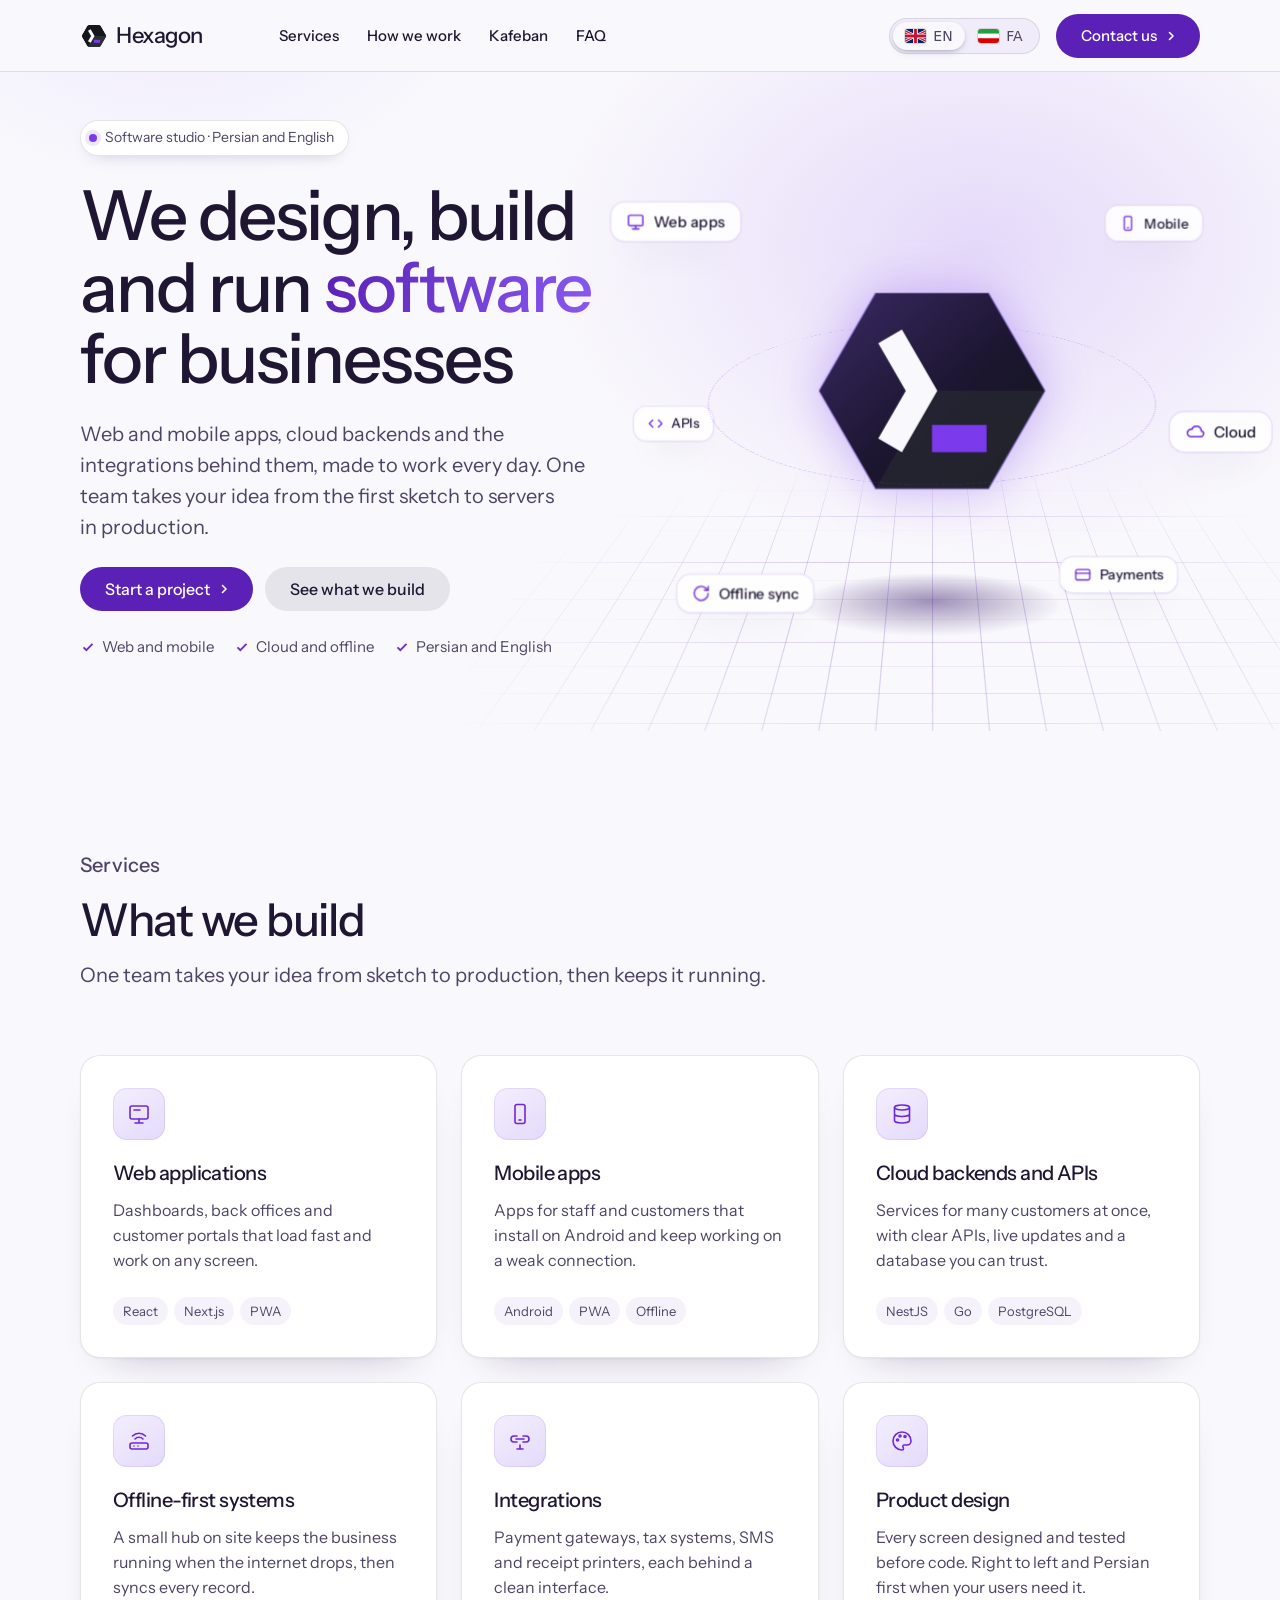
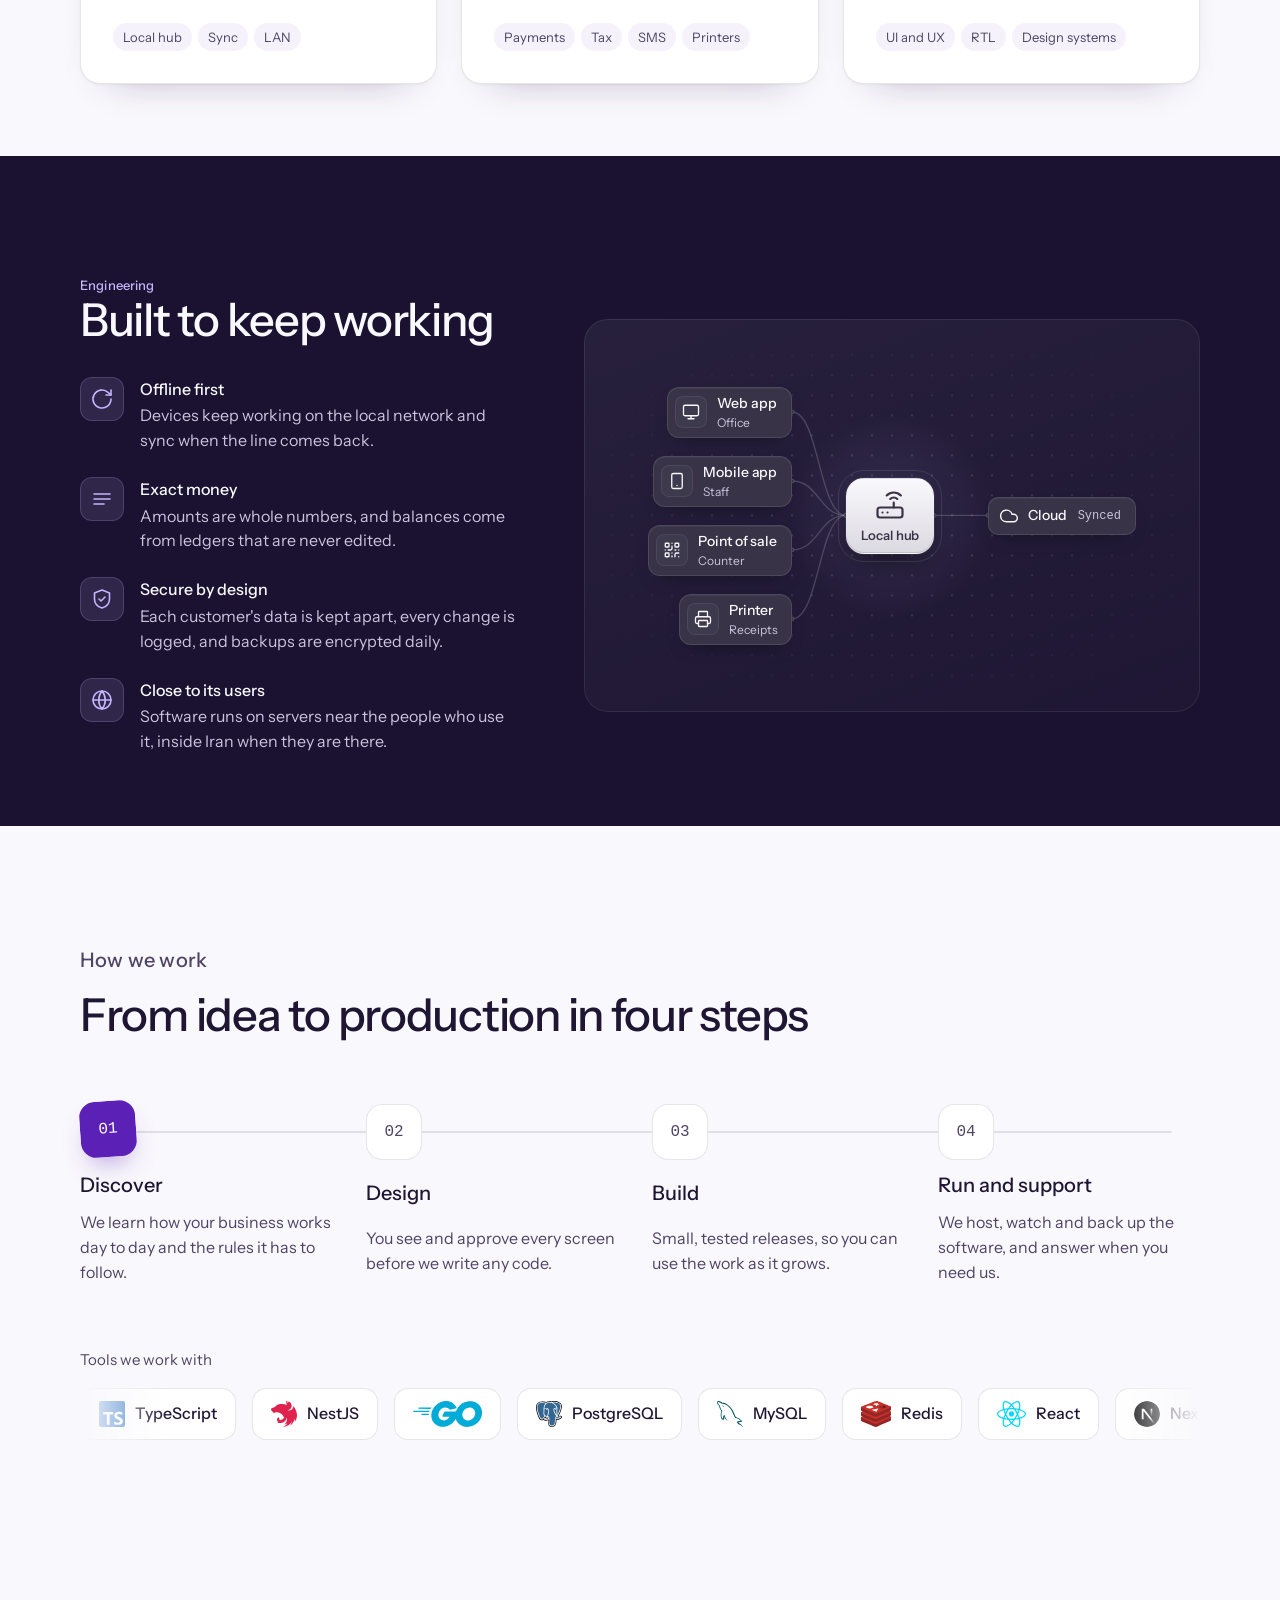
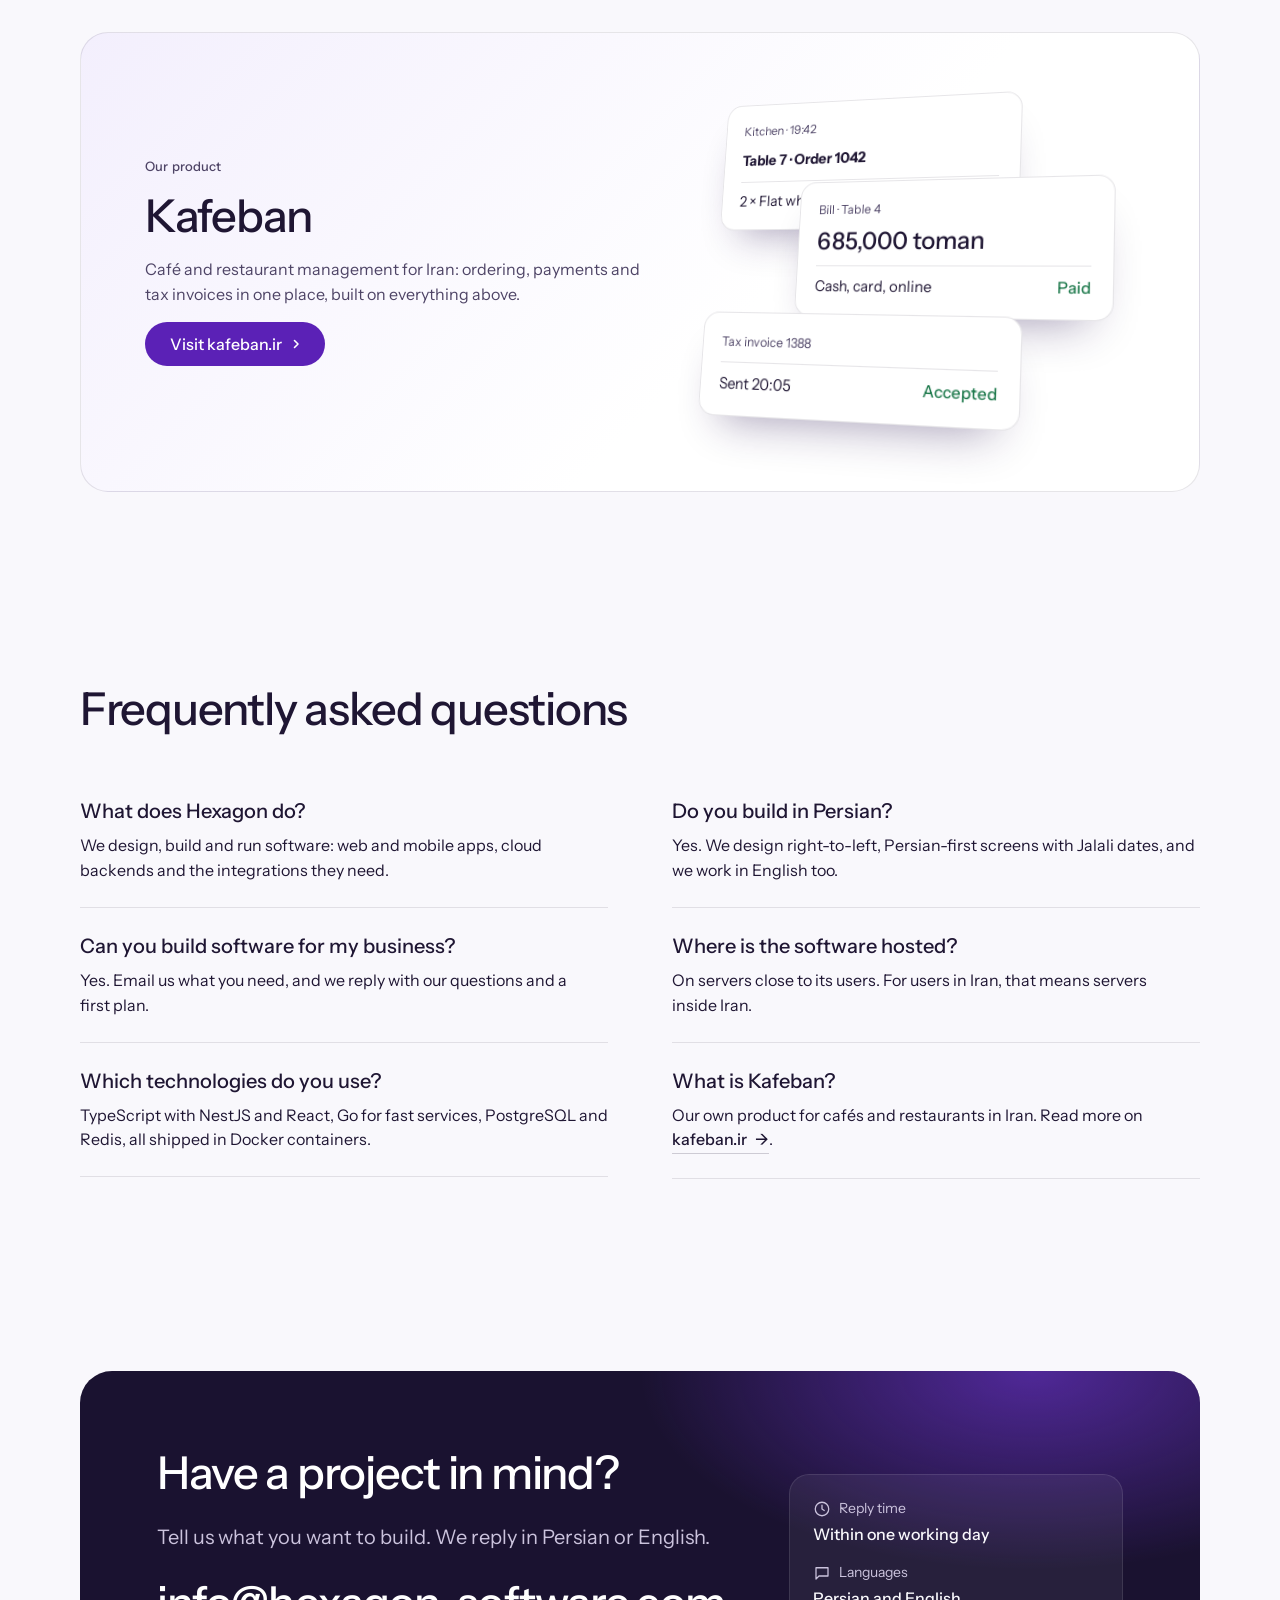
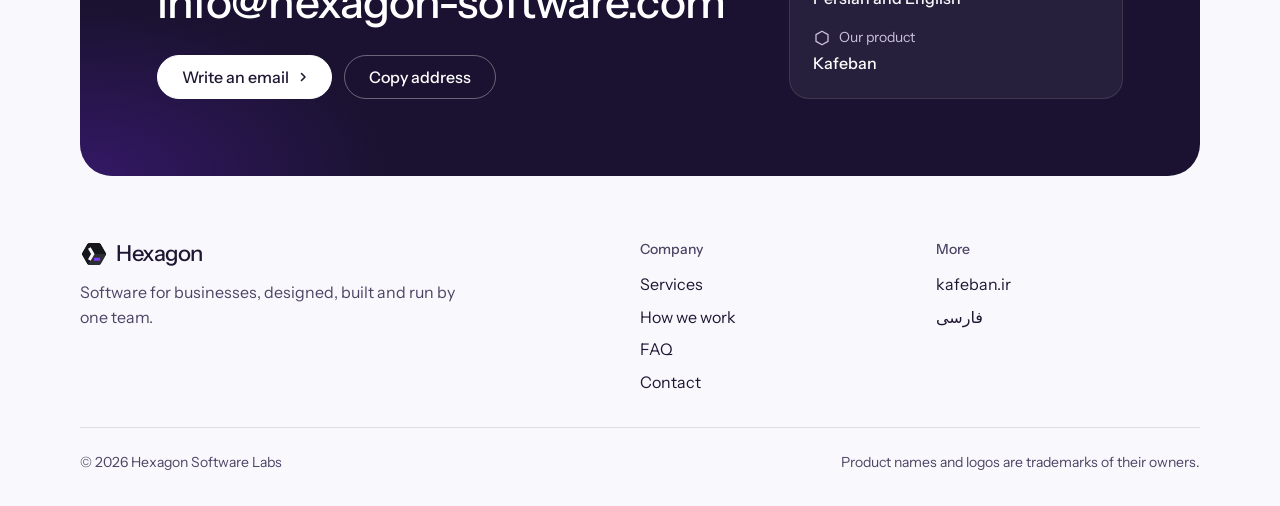
==== commit 41c6d3ae: "feat: add MySQL and Kubernetes to the tools row" ====
--- a/index.html
+++ b/index.html
@@ -190,19 +190,23 @@
             <span class="tool"><img src="assets/icons/nestjs.svg" alt="" width="26" height="26">NestJS</span>
             <span class="tool"><img src="assets/icons/go.svg" alt="Go" width="69" height="26"></span>
             <span class="tool"><img src="assets/icons/postgres.svg" alt="" width="25" height="26">PostgreSQL</span>
+            <span class="tool"None><img src="assets/icons/mysql.svg" alt="" width="27" height="26">MySQL</span>
             <span class="tool"><img src="assets/icons/redis.svg" alt="" width="31" height="26">Redis</span>
             <span class="tool"><img src="assets/icons/react.svg" alt="" width="29" height="26">React</span>
             <span class="tool"><img src="assets/icons/nextjs.svg" alt="" width="26" height="26">Next.js</span>
             <span class="tool"><img src="assets/icons/docker.svg" alt="" width="36" height="26">Docker</span>
+            <span class="tool"None><img src="assets/icons/kubernetes.svg" alt="" width="27" height="26">Kubernetes</span>
             <span class="tool"><img src="assets/icons/android.svg" alt="" width="45" height="26">Android</span>
             <span class="tool" aria-hidden="true"><img src="assets/icons/typescript.svg" alt="" width="26" height="26">TypeScript</span>
             <span class="tool" aria-hidden="true"><img src="assets/icons/nestjs.svg" alt="" width="26" height="26">NestJS</span>
             <span class="tool" aria-hidden="true"><img src="assets/icons/go.svg" alt="Go" width="69" height="26"></span>
             <span class="tool" aria-hidden="true"><img src="assets/icons/postgres.svg" alt="" width="25" height="26">PostgreSQL</span>
+            <span class="tool" aria-hidden="true"><img src="assets/icons/mysql.svg" alt="" width="27" height="26">MySQL</span>
             <span class="tool" aria-hidden="true"><img src="assets/icons/redis.svg" alt="" width="31" height="26">Redis</span>
             <span class="tool" aria-hidden="true"><img src="assets/icons/react.svg" alt="" width="29" height="26">React</span>
             <span class="tool" aria-hidden="true"><img src="assets/icons/nextjs.svg" alt="" width="26" height="26">Next.js</span>
             <span class="tool" aria-hidden="true"><img src="assets/icons/docker.svg" alt="" width="36" height="26">Docker</span>
+            <span class="tool" aria-hidden="true"><img src="assets/icons/kubernetes.svg" alt="" width="27" height="26">Kubernetes</span>
             <span class="tool" aria-hidden="true"><img src="assets/icons/android.svg" alt="" width="45" height="26">Android</span>
           </div>
         </div>
--- a/assets/site.css
+++ b/assets/site.css
@@ -0,0 +1,244 @@
+/* Hexagon site: shared by the English and Persian pages (system.css gives the grid, type, nav, buttons) */
+:root {
+  --p-bg: #f9f8fc; --p-surface: #f0ecf9; --p-ink: #1f1633; --p-muted: #4e4466;
+  --p-accent: #6d28d9; --p-accent-ink: #ffffff; --p-action: #5b21b6; --p-action-ink: #ffffff;
+  --p-inv-bg: #1a1230; --p-inv-surface: #2d2247; --p-inv-ink: #f9f8fc; --p-inv-muted: #cbc3dd;
+  --p-inv-accent: #c4b5fd; --p-inv-accent-ink: #1f1633; --p-inv-action: #f9f8fc; --p-inv-action-ink: #1f1633;
+  --violet: #7c3aed; --violet-soft: #ede7fb;
+  --ease-out: cubic-bezier(.2, .7, .2, 1);
+}
+.nav__logo img { width: 28px; height: 28px; }
+.sr-only { position: absolute; width: 1px; height: 1px; overflow: hidden; clip: rect(0 0 0 0); white-space: nowrap; }
+
+/* right to left: physical sides and glyphs the kit draws left to right */
+[dir="rtl"] body { letter-spacing: 0; }
+[dir="rtl"] :is(h1, h2, h3) { letter-spacing: 0; line-height: 1.35; }
+[dir="rtl"] .m-arrow, [dir="rtl"] .link::after, [dir="rtl"] .btn::after { transform: scaleX(-1); }
+@media (hover: hover) and (pointer: fine) { [dir="rtl"] .btn:hover::after { transform: scaleX(-1) translateX(3px); } }
+
+/* ---------- language switch: two flags in a pill, the thumb slides before the page changes ---------- */
+.lang { --dir: 1; position: relative; display: inline-grid; grid-template-columns: 1fr 1fr; padding: 3px; border-radius: 99px; background: var(--p-surface); border: 1px solid var(--line); color: var(--ink); text-decoration: none; font: 500 14px/1 system-ui, sans-serif; isolation: isolate; }
+[dir="rtl"] .lang { --dir: -1; }
+.lang__opt { position: relative; z-index: 1; display: flex; align-items: center; justify-content: center; gap: 7px; padding: 7px 12px; border-radius: 99px; color: var(--muted); transition: color .3s ease; }
+.lang__opt svg { width: 21px; height: 14px; border-radius: 3px; box-shadow: 0 0 0 1px rgb(0 0 0 / .12); transition: transform .35s var(--ease-out); }
+.lang__thumb { position: absolute; z-index: 0; top: 3px; bottom: 3px; inset-inline-start: 3px; width: calc(50% - 3px); border-radius: 99px; background: var(--p-bg); box-shadow: 0 1px 3px rgb(0 0 0 / .14), 0 4px 10px -4px rgb(40 20 80 / .25); transition: transform .38s var(--ease-out); }
+.lang[data-cur="2"] .lang__thumb, .lang.is-going[data-cur="1"] .lang__thumb { transform: translateX(calc(var(--dir) * 100%)); }
+.lang.is-going[data-cur="2"] .lang__thumb { transform: none; }
+.lang:not(.is-going)[data-cur="1"] .lang__opt:first-of-type, .lang:not(.is-going)[data-cur="2"] .lang__opt:nth-of-type(2),
+.lang.is-going[data-cur="1"] .lang__opt:nth-of-type(2), .lang.is-going[data-cur="2"] .lang__opt:first-of-type { color: var(--ink); }
+.lang:hover .lang__opt svg { transform: scale(1.08); }
+.lang:focus-visible { outline: 2px solid var(--ink); outline-offset: 3px; }
+@media (max-width: 1023px) {
+  .nav:not(.is-open) .nav__actions > .lang { display: inline-grid; }
+  .nav.is-open .nav__actions > .lang { justify-self: center; }
+  [dir="rtl"] .nav:not(.is-open) .nav__actions { margin-left: 0; margin-right: auto; }
+}
+@media (max-width: 639px) {
+  .nav:not(.is-open) .nav__actions > .btn--primary { display: none; }
+  .nav:not(.is-open) .lang__opt { font-size: 0; gap: 0; padding: 8px 10px; }
+}
+
+/* ---------- shared bits ---------- */
+.eyebrow { display: inline-flex; align-items: center; gap: 8px; padding: 6px 14px 6px 8px; border-radius: 99px; background: #fff; border: 1px solid var(--line); font-size: 14px; color: var(--muted); box-shadow: 0 6px 18px -12px rgb(40 20 80 / .4); }
+[dir="rtl"] .eyebrow { padding: 6px 8px 6px 14px; }
+.eyebrow i { width: 8px; height: 8px; border-radius: 50%; background: var(--violet); box-shadow: 0 0 0 4px var(--violet-soft); animation: pulse 2.4s ease-in-out infinite; }
+@keyframes pulse { 50% { box-shadow: 0 0 0 7px transparent; } }
+.ic-line { width: 24px; height: 24px; fill: none; stroke: currentColor; stroke-width: 1.6; stroke-linecap: round; stroke-linejoin: round; }
+.sec-head { display: grid; gap: var(--s-4); max-width: 760px; margin-bottom: var(--s-8, 64px); }
+.sec-head p { color: var(--muted); font-size: var(--t-lead, 19px); }
+.t-label { color: var(--p-accent); }
+.ground-inverse .t-label { color: #c4b5fd; }
+
+/* scroll reveal: a soft rise with a little 3D tilt; only when scripts run and motion is welcome */
+@media (prefers-reduced-motion: no-preference) {
+  .js [data-rise] { opacity: 0; transform: perspective(900px) translateY(28px) rotateX(10deg); transform-origin: 50% 100%; transition: opacity .8s var(--ease-out), transform .9s var(--ease-out); transition-delay: calc(var(--i, 0) * 90ms); }
+  .js [data-rise].is-in { opacity: 1; transform: none; }
+}
+
+/* ---------- hero ---------- */
+.hx-hero { position: relative; padding-block: clamp(40px, 7vw, 96px) clamp(48px, 7vw, 104px); overflow: clip; }
+.hx-hero::before { content: ""; position: absolute; inset: -20% -10% auto; height: 120%; background: radial-gradient(40% 50% at 72% 45%, rgb(124 58 237 / .16), transparent 70%), radial-gradient(30% 40% at 20% 10%, rgb(196 181 253 / .25), transparent 70%); pointer-events: none; z-index: -1; }
+[dir="rtl"] .hx-hero::before { transform: scaleX(-1); }
+.hx-hero__grid { display: grid; grid-template-columns: minmax(0, 1fr) minmax(0, 1fr); gap: var(--s-7, 48px); align-items: center; }
+.hx-hero__text { display: grid; gap: var(--s-5); justify-items: start; }
+.hx-hero h1 { font-size: clamp(40px, 5.4vw, 76px); line-height: 1.04; margin: 0; }
+[dir="rtl"] .hx-hero h1 { line-height: 1.3; }
+.hx-hero h1 em { font-style: normal; background: linear-gradient(100deg, #5b21b6, #8b5cf6 55%, #5b21b6); -webkit-background-clip: text; background-clip: text; color: transparent; background-size: 200% 100%; animation: sheen 6s ease-in-out infinite; }
+@keyframes sheen { 50% { background-position: 100% 0; } }
+.hx-hero__lead { font-size: var(--t-lead, 19px); color: var(--muted); max-width: 46ch; margin: 0; }
+.hx-proof { display: flex; flex-wrap: wrap; gap: 8px 20px; list-style: none; margin: 0; padding: 0; color: var(--muted); font-size: 15px; }
+.hx-proof li { display: flex; align-items: center; gap: 6px; }
+.hx-proof svg { width: 16px; height: 16px; color: var(--p-accent); fill: none; stroke: currentColor; stroke-width: 1.8; }
+
+/* the 3D hexagon: a prism built from the logo, floating over a perspective grid; chips orbit at other depths */
+.hx-stage { --u: 1; position: relative; height: calc(520px * var(--u)); perspective: 1100px; perspective-origin: 50% 40%; touch-action: pan-y; }
+.hx-world { position: absolute; inset: 0; transform-style: preserve-3d; transform: rotateX(var(--rx, 0deg)) rotateY(var(--ry, 0deg)); transition: transform .15s linear; }
+.hx-floor { position: absolute; left: 50%; top: 50%; width: 900px; height: 900px; margin: -450px 0 0 -450px; transform: translateY(calc(210px * var(--u))) rotateX(78deg) scale(var(--u)); background-image: linear-gradient(rgb(91 33 182 / .22) 1px, transparent 1px), linear-gradient(90deg, rgb(91 33 182 / .22) 1px, transparent 1px); background-size: 45px 45px; -webkit-mask: radial-gradient(closest-side, #000 30%, transparent); mask: radial-gradient(closest-side, #000 30%, transparent); animation: floor 8s linear infinite; }
+@keyframes floor { to { background-position: 0 45px, 0 0; } }
+.hx-shadow { position: absolute; left: 50%; top: 50%; width: 260px; height: 260px; margin: -130px 0 0 -130px; transform: translateY(calc(212px * var(--u))) rotateX(90deg) scale(var(--u)); background: radial-gradient(closest-side, rgb(46 16 101 / .45), transparent); animation: shadow 6s ease-in-out infinite; }
+@keyframes shadow { 50% { opacity: .55; transform: translateY(calc(212px * var(--u))) rotateX(90deg) scale(calc(var(--u) * .82)); } }
+.hx-float { position: absolute; left: 50%; top: 50%; transform-style: preserve-3d; animation: float 6s ease-in-out infinite; }
+@keyframes float { 0%, 100% { transform: translateY(-10px) scale(var(--u)); } 50% { transform: translateY(14px) scale(var(--u)); } }
+.hx { position: absolute; transform-style: preserve-3d; animation: sway 14s ease-in-out infinite; }
+@keyframes sway { 0%, 100% { transform: rotateY(-28deg) rotateX(12deg); } 50% { transform: rotateY(24deg) rotateX(-6deg); } }
+.hx__face { position: absolute; left: -110px; top: -95.26px; width: 220px; height: 190.52px; backface-visibility: hidden; }
+.hx__face svg { display: block; width: 100%; height: 100%; }
+.hx__front { transform: translateZ(32px); filter: drop-shadow(0 0 24px rgb(124 58 237 / .35)); }
+.hx__back { transform: rotateY(180deg) translateZ(32px); }
+.hx__side { position: absolute; left: -55px; top: -32px; width: 110px; height: 64px; backface-visibility: hidden; background: linear-gradient(90deg, #2e1065, #4c1d95 50%, #2e1065); transform: rotateZ(calc(var(--k) * 60deg)) translateY(-95.26px) rotateX(90deg); filter: brightness(var(--b, 1)); }
+.hx__side::after { content: ""; position: absolute; inset: 0; background: linear-gradient(transparent 0 46%, rgb(196 181 253 / .55) 50%, transparent 54%); opacity: .6; }
+.hx-chip { position: absolute; left: 50%; top: 50%; display: inline-flex; align-items: center; gap: 8px; padding: 9px 14px; border-radius: 14px; background: rgb(255 255 255 / .86); -webkit-backdrop-filter: blur(8px); backdrop-filter: blur(8px); border: 1px solid rgb(124 58 237 / .18); box-shadow: 0 1px 2px rgb(0 0 0 / .06), 0 18px 36px -18px rgb(40 20 80 / .45); font: 500 14px/1 var(--font-text); color: var(--ink); white-space: nowrap; transform: translate(-50%, -50%) translate3d(calc(var(--x) * var(--u) * var(--sx, 1)), calc(var(--y) * var(--u)), var(--z)); }
+.hx-chip > span { display: inline-flex; animation: bob 5s ease-in-out infinite; animation-delay: var(--d, 0s); gap: 8px; align-items: center; }
+@keyframes bob { 50% { transform: translateY(-8px); } }
+.hx-chip svg { flex: none; width: 18px; height: 18px; color: var(--p-accent); fill: none; stroke: currentColor; stroke-width: 1.8; stroke-linecap: round; stroke-linejoin: round; }
+.hx-chip img { width: 18px; height: 18px; }
+.hx-orbit { position: absolute; left: 50%; top: 50%; width: calc(440px * var(--u)); height: calc(440px * var(--u)); margin: calc(-220px * var(--u)) 0 0 calc(-220px * var(--u)); border-radius: 50%; border: 1px dashed rgb(124 58 237 / .3); transform: rotateX(72deg); animation: spin 30s linear infinite; }
+.hx-orbit::after { content: ""; position: absolute; top: -5px; left: 50%; width: 10px; height: 10px; border-radius: 50%; background: var(--violet); box-shadow: 0 0 12px var(--violet); }
+@keyframes spin { to { transform: rotateX(72deg) rotateZ(360deg); } }
+
+@media (max-width: 1023px) {
+  .hx-hero__grid { grid-template-columns: minmax(0, 1fr); }
+  .hx-stage { --u: .8; }
+}
+@media (max-width: 639px) {
+  .hx-stage { --u: .6; margin-block: -24px -40px; }
+  .hx-chip { font-size: 12px; padding: 7px 10px; }
+  .hx-chip.is-far { display: none; }
+}
+
+/* ---------- services: cards that tilt toward the pointer, with a light that follows it ---------- */
+.svc { display: grid; grid-template-columns: repeat(3, minmax(0, 1fr)); gap: var(--s-5); perspective: 1200px; }
+.svc__card { position: relative; display: grid; align-content: start; gap: var(--s-3); padding: var(--s-6); border-radius: 20px; background: #fff; border: 1px solid var(--line); box-shadow: 0 1px 2px rgb(0 0 0 / .04), 0 20px 40px -32px rgb(40 20 80 / .45); transform-style: preserve-3d; transform: rotateX(var(--tx, 0deg)) rotateY(var(--ty, 0deg)); transition: transform .5s var(--ease-out), box-shadow .3s ease; overflow: hidden; }
+.svc__card.is-tilting { transition: transform .08s linear, box-shadow .3s ease; box-shadow: 0 1px 2px rgb(0 0 0 / .04), 0 32px 56px -30px rgb(40 20 80 / .55); }
+.svc__card::before { content: ""; position: absolute; inset: 0; background: radial-gradient(360px circle at var(--mx, 50%) var(--my, 0%), rgb(124 58 237 / .12), transparent 60%); opacity: 0; transition: opacity .3s ease; pointer-events: none; }
+.svc__card:hover::before { opacity: 1; }
+.svc__ic { width: 52px; height: 52px; display: grid; place-items: center; border-radius: 14px; background: linear-gradient(145deg, #f3effd, #e4dafb); color: var(--p-accent); transform: translateZ(30px); box-shadow: inset 0 0 0 1px rgb(124 58 237 / .12); }
+.svc__card h3 { margin: var(--s-2) 0 0; font: 500 var(--t-card, 21px)/1.3 var(--font-text); transform: translateZ(20px); }
+.svc__card p { margin: 0; color: var(--muted); transform: translateZ(12px); }
+.tags { display: flex; flex-wrap: wrap; gap: 6px; list-style: none; margin: var(--s-3) 0 0; padding: 0; }
+.tags li { font-size: 13px; padding: 4px 10px; border-radius: 99px; background: #f5f2fc; color: var(--muted); }
+@media (max-width: 1023px) { .svc { grid-template-columns: repeat(2, minmax(0, 1fr)); } }
+@media (max-width: 639px) { .svc { grid-template-columns: minmax(0, 1fr); } .svc__card { padding: var(--s-5); } }
+
+/* ---------- engineering: dark band, principles and the hub diagram ---------- */
+.eng { display: grid; grid-template-columns: minmax(0, 5fr) minmax(0, 7fr); gap: var(--s-8, 64px); align-items: center; }
+.principles { list-style: none; margin: var(--s-6) 0 0; padding: 0; display: grid; gap: var(--s-5); }
+.principles li { display: grid; grid-template-columns: 44px minmax(0, 1fr); gap: var(--s-4); align-items: start; }
+.principles .pi { width: 44px; height: 44px; display: grid; place-items: center; border-radius: 12px; background: rgb(196 181 253 / .12); color: #c4b5fd; box-shadow: inset 0 0 0 1px rgb(196 181 253 / .2); }
+.principles b { display: block; font-weight: 500; margin-bottom: 2px; }
+.principles span { color: var(--p-inv-muted); }
+.eng__visual { position: relative; border-radius: 24px; padding: var(--s-5); background: linear-gradient(160deg, rgb(255 255 255 / .06), rgb(255 255 255 / .02)); box-shadow: inset 0 0 0 1px rgb(255 255 255 / .08); transform: perspective(1200px) rotateY(var(--vy, -8deg)) rotateX(4deg); transition: transform .6s var(--ease-out); }
+[dir="rtl"] .eng__visual { --vy: 8deg; }
+.eng__visual:hover { --vy: 0deg; }
+[dir="rtl"] .eng__visual:hover { --vy: 0deg; }
+[dir="rtl"] .dg { direction: ltr; transform: scaleX(-1); }
+[dir="rtl"] .dg-node > * { transform: scaleX(-1); }
+@media (max-width: 1023px) { .eng { grid-template-columns: minmax(0, 1fr); } .eng__visual { transform: none; } }
+
+/* ---------- process: a line that fills with the scroll, steps that light up as it passes ---------- */
+.proc { position: relative; display: grid; grid-template-columns: repeat(4, minmax(0, 1fr)); gap: var(--s-5); list-style: none; margin: 0; padding: 0; counter-reset: st; }
+.proc::before, .proc::after { content: ""; position: absolute; top: 27px; inset-inline: 28px; height: 2px; border-radius: 2px; background: var(--line); }
+.proc::after { background: linear-gradient(90deg, #8b5cf6, #5b21b6); transform: scaleX(var(--p, 0)); transform-origin: left; }
+[dir="rtl"] .proc::after { transform-origin: right; background: linear-gradient(-90deg, #8b5cf6, #5b21b6); }
+.proc li { position: relative; z-index: 1; display: grid; gap: var(--s-3); counter-increment: st; }
+.proc li::before { content: counter(st, decimal-leading-zero); width: 56px; height: 56px; display: grid; place-items: center; border-radius: 16px; background: #fff; border: 1px solid var(--line); font: 500 16px/1 var(--font-mono); color: var(--muted); transition: background .4s ease, color .4s ease, border-color .4s ease, transform .4s var(--ease-out); }
+[dir="rtl"] .proc li::before { content: counter(st, persian); font-family: var(--font-text); }
+.proc li.is-lit::before { background: var(--p-action); color: #fff; border-color: transparent; transform: translateY(-3px) rotate(-4deg); box-shadow: 0 14px 28px -14px rgb(91 33 182 / .7); }
+.proc b { display: block; font: 500 var(--t-card, 21px)/1.3 var(--font-text); }
+.proc span { color: var(--muted); }
+@media (max-width: 1023px) {
+  .proc { grid-template-columns: minmax(0, 1fr); gap: var(--s-6); }
+  .proc li { grid-template-columns: 56px minmax(0, 1fr); column-gap: var(--s-4); }
+  .proc li::before { grid-row: span 2; }
+  .proc::before, .proc::after { top: 28px; bottom: 28px; inset-inline: 27px auto; width: 2px; height: auto; }
+  .proc::after { transform: scaleY(var(--p, 0)); transform-origin: top; background: linear-gradient(#8b5cf6, #5b21b6); }
+  [dir="rtl"] .proc::after { transform-origin: top; background: linear-gradient(#8b5cf6, #5b21b6); }
+}
+
+/* ---------- stack: a slow marquee of the tools we use ---------- */
+.stack { margin-top: var(--s-8, 64px); display: grid; gap: var(--s-4); }
+.stack__label { color: var(--muted); font-size: 15px; }
+.marquee { overflow: hidden; -webkit-mask: linear-gradient(90deg, transparent, #000 8%, #000 92%, transparent); mask: linear-gradient(90deg, transparent, #000 8%, #000 92%, transparent); direction: ltr; }
+.marquee__row { display: flex; gap: var(--s-4); width: max-content; animation: marquee 36s linear infinite; }
+.marquee:hover .marquee__row { animation-play-state: paused; }
+@keyframes marquee { to { transform: translateX(calc(-50% - var(--s-4) / 2)); } }
+.tool { display: inline-flex; align-items: center; gap: 10px; padding: 12px 18px; border-radius: 14px; background: #fff; border: 1px solid var(--line); font-weight: 500; white-space: nowrap; transition: transform .3s var(--ease-out), box-shadow .3s ease; }
+.tool:hover { transform: translateY(-3px); box-shadow: 0 16px 30px -20px rgb(40 20 80 / .5); }
+.tool img { height: 26px; width: auto; }
+
+/* ---------- product: Kafeban in short, with a stack of floating cards ---------- */
+.prod { position: relative; display: grid; grid-template-columns: minmax(0, 6fr) minmax(0, 5fr); gap: var(--s-7, 48px); align-items: center; padding: clamp(28px, 5vw, 64px); border-radius: 28px; background: linear-gradient(135deg, #f3effd, #fff 60%); border: 1px solid var(--line); overflow: hidden; }
+.prod__text { display: grid; gap: var(--s-4); justify-items: start; }
+.prod__text p { color: var(--muted); margin: 0; max-width: 52ch; }
+.prod__cards { position: relative; height: 300px; perspective: 1000px; }
+.prod__card { position: absolute; width: 74%; padding: 18px 20px; border-radius: 16px; background: #fff; border: 1px solid var(--line); box-shadow: 0 24px 44px -24px rgb(40 20 80 / .45); display: grid; gap: 10px; font-size: 15px; transform: rotateY(-18deg) rotateX(8deg) translateZ(var(--z)) translateY(var(--sy, 0px)); transition: transform .6s var(--ease-out); }
+[dir="rtl"] .prod__card { transform: rotateY(18deg) rotateX(8deg) translateZ(var(--z)) translateY(var(--sy, 0px)); }
+.prod:hover .prod__card { --sy: calc(var(--n) * -10px); }
+.prod__card small { color: var(--muted); }
+.prod__card .row { display: flex; justify-content: space-between; gap: 12px; border-top: 1px solid var(--line); padding-top: 8px; }
+.prod__card .ok { color: #1f7a4d; font-weight: 500; }
+.prod__card big { font: 500 24px/1.1 var(--font-display); }
+@media (max-width: 1023px) { .prod { grid-template-columns: minmax(0, 1fr); } }
+@media (max-width: 639px) { .prod__cards { height: 260px; } .prod__card { width: 86%; } }
+
+/* ---------- FAQ ---------- */
+.faq-grid { display: grid; grid-template-columns: repeat(2, minmax(0, 1fr)); gap: 0 var(--s-8, 64px); }
+@media (max-width: 1023px) { .faq-grid { grid-template-columns: minmax(0, 1fr); } }
+
+/* ---------- contact ---------- */
+.contact { position: relative; overflow: hidden; border-radius: 32px; padding: clamp(32px, 6vw, 80px); background: var(--p-inv-bg); color: var(--p-inv-ink); display: grid; grid-template-columns: minmax(0, 7fr) minmax(0, 4fr); gap: var(--s-7, 48px); align-items: end; isolation: isolate; }
+.contact::before { content: ""; position: absolute; inset: 0; z-index: -1; background: radial-gradient(50% 70% at 85% 0%, rgb(124 58 237 / .55), transparent 70%), radial-gradient(40% 60% at 0% 100%, rgb(91 33 182 / .4), transparent 70%); }
+[dir="rtl"] .contact::before { transform: scaleX(-1); }
+.contact h2 { margin: 0; color: #fff; }
+.contact__main { display: grid; gap: var(--s-5); justify-items: start; }
+.contact__main > p { margin: 0; color: var(--p-inv-muted); max-width: 52ch; font-size: var(--t-lead, 19px); }
+.contact__mail { font: 500 clamp(22px, 3.6vw, 44px)/1.15 var(--font-display); letter-spacing: -0.02em; color: #fff; text-decoration: none; overflow-wrap: normal; background: linear-gradient(currentColor, currentColor) 0 100% / 0 2px no-repeat; transition: background-size .4s var(--ease-out); padding-bottom: 4px; }
+.contact__mail:hover { background-size: 100% 2px; }
+html .contact .btn.btn--primary { background: #fff; color: var(--p-ink); border-color: #fff; }
+html .contact .btn.btn--secondary { background: transparent; color: #fff; border-color: rgb(255 255 255 / .35); }
+html .contact .btn.btn--secondary:hover { border-color: #fff; background: rgb(255 255 255 / .08); }
+.contact__facts { display: grid; gap: var(--s-4); margin: 0; padding: var(--s-5); border-radius: 20px; background: rgb(255 255 255 / .06); box-shadow: inset 0 0 0 1px rgb(255 255 255 / .1); }
+.contact__facts div { display: grid; gap: 2px; }
+.contact__facts dt { display: flex; align-items: center; gap: 8px; color: var(--p-inv-muted); font-size: 14px; }
+.contact__facts dt svg { width: 18px; height: 18px; fill: none; stroke: currentColor; stroke-width: 1.7; stroke-linecap: round; stroke-linejoin: round; }
+.contact__facts dd { margin: 0; font-weight: 500; }
+.contact__facts a { color: #fff; }
+@media (max-width: 1023px) { .contact { grid-template-columns: minmax(0, 1fr); align-items: start; } }
+
+/* ---------- footer ---------- */
+.site-foot { padding-block: var(--s-8, 64px) var(--s-6); }
+.site-foot__top { display: grid; grid-template-columns: minmax(0, 2fr) repeat(2, minmax(0, 1fr)); gap: var(--s-6); padding-bottom: var(--s-6); border-bottom: 1px solid var(--line); }
+.site-foot__brand { display: grid; gap: var(--s-3); justify-items: start; align-content: start; }
+.site-foot__brand p { margin: 0; color: var(--muted); max-width: 36ch; }
+.site-foot h3 { font: 500 14px/1.4 var(--font-text); color: var(--muted); margin: 0 0 var(--s-3); letter-spacing: 0; }
+.site-foot ul { list-style: none; margin: 0; padding: 0; display: grid; gap: var(--s-2); }
+.site-foot ul a { color: var(--ink); text-decoration: none; }
+.site-foot ul a:hover { color: var(--p-action); text-decoration: underline; text-underline-offset: 4px; }
+.site-foot__legal { display: flex; flex-wrap: wrap; justify-content: space-between; gap: var(--s-3); padding-top: var(--s-5); color: var(--muted); font-size: 14px; }
+@media (max-width: 639px) { .site-foot__top { grid-template-columns: repeat(2, minmax(0, 1fr)); } .site-foot__brand { grid-column: 1 / -1; } }
+
+@media (prefers-reduced-motion: reduce) {
+  .hx-floor, .hx-shadow, .hx-float, .hx, .hx-orbit, .hx-chip > span, .marquee__row, .eyebrow i, .hx-hero h1 em { animation: none !important; }
+  .marquee { overflow-x: auto; }
+  .lang__thumb, .lang__opt svg, .svc__card, .prod__card { transition: none; }
+}
+
+/* the diagram's pause control shows only on hover or keyboard focus */
+.dg-pause { opacity: 0; transition: opacity .2s ease; }
+.dg:hover .dg-pause, .dg-pause:focus-visible { opacity: 1; }
+.section { padding-block: clamp(64px, 8vw, 120px); }
+.prod__cards { height: 330px; }
+
+/* sections take the height of their content: no forced full-screen blocks and no empty grounds */
+html main > section.section, html main > section.hx-hero { height: auto !important; min-height: 0 !important; display: block !important; }
+html main > section > .wrap { display: block !important; height: auto !important; min-height: 0 !important; }
+#contact { padding-bottom: 0; }
+@media (max-width: 639px) {
+  .hx-hero { padding-top: 8px; }
+  .hx-hero__grid { gap: 0; }
+  .hx-stage { order: -1; height: 300px; margin: 0 0 8px; --sx: .72; }
+}
+@media (max-width: 639px) {
+  .contact { padding: 32px 20px; border-radius: 24px; }
+  .contact__mail { font-size: clamp(18px, 5.2vw, 22px); white-space: nowrap; }
+}
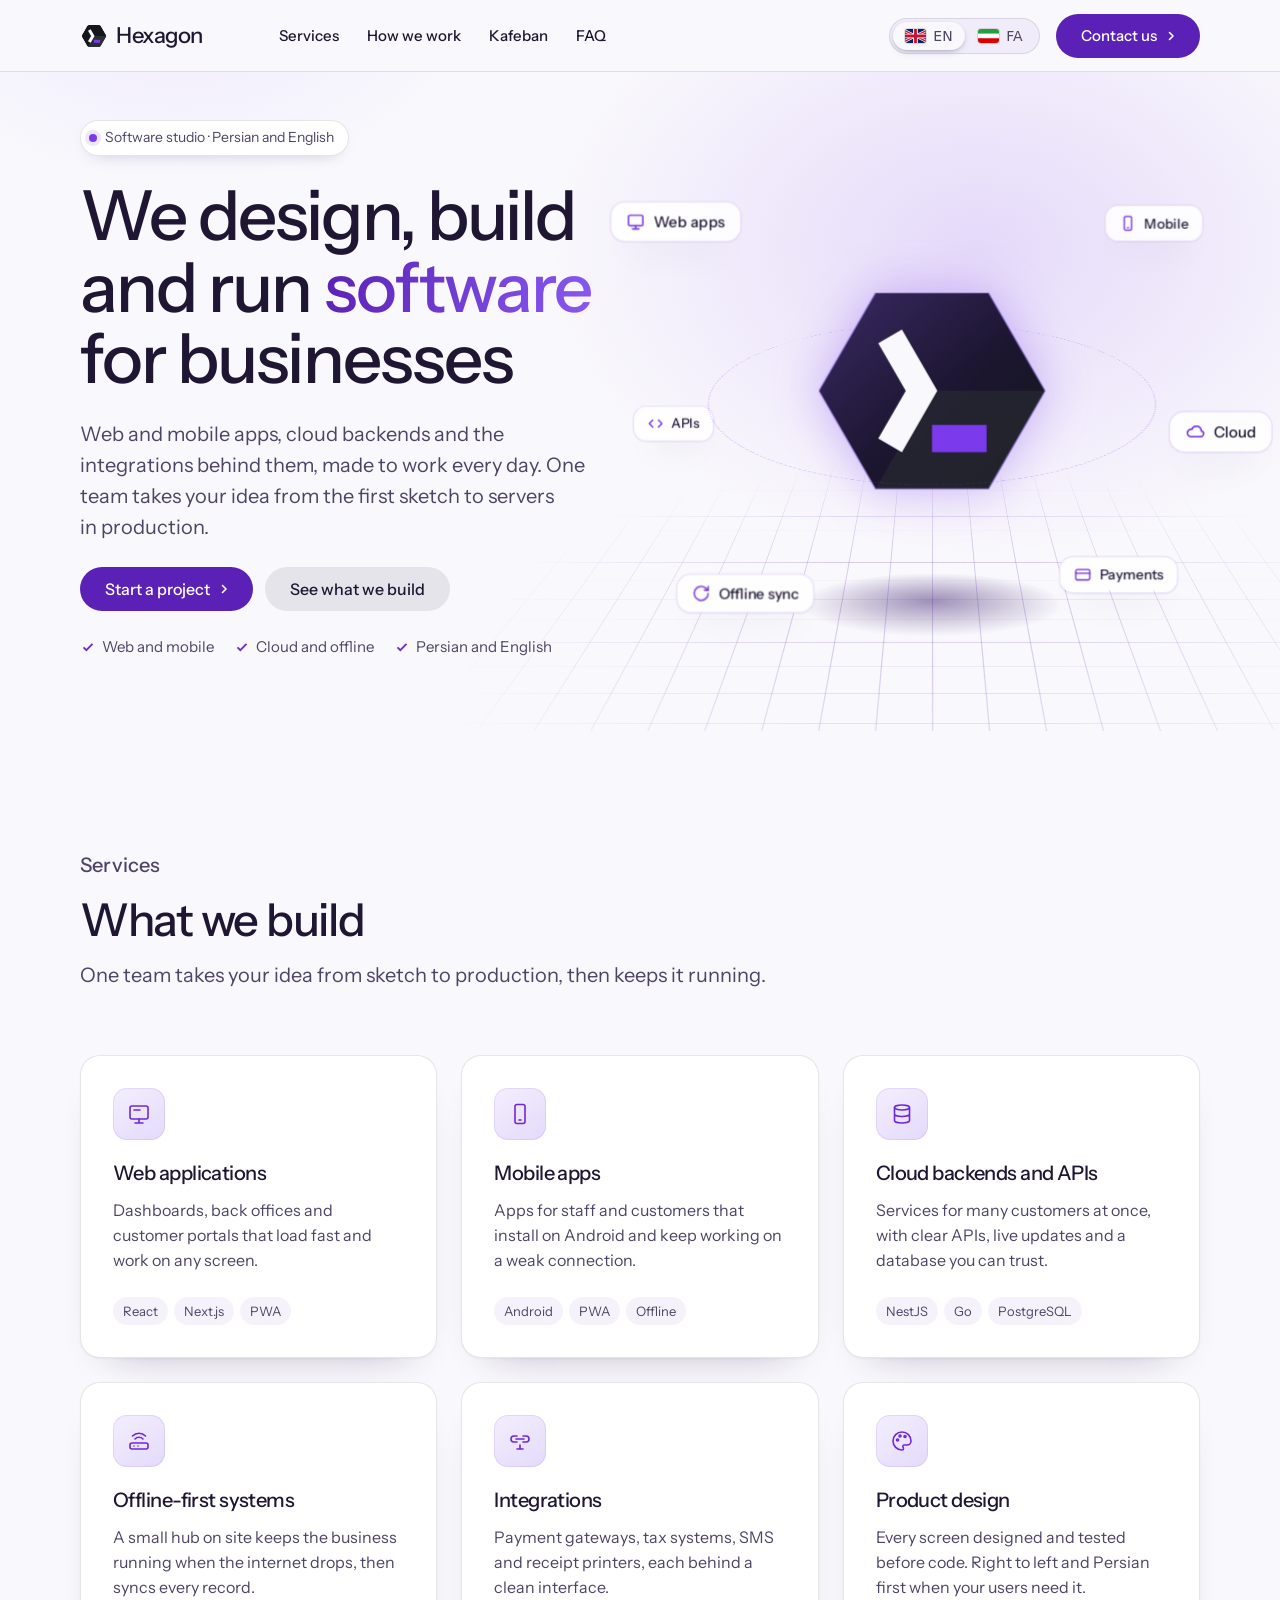
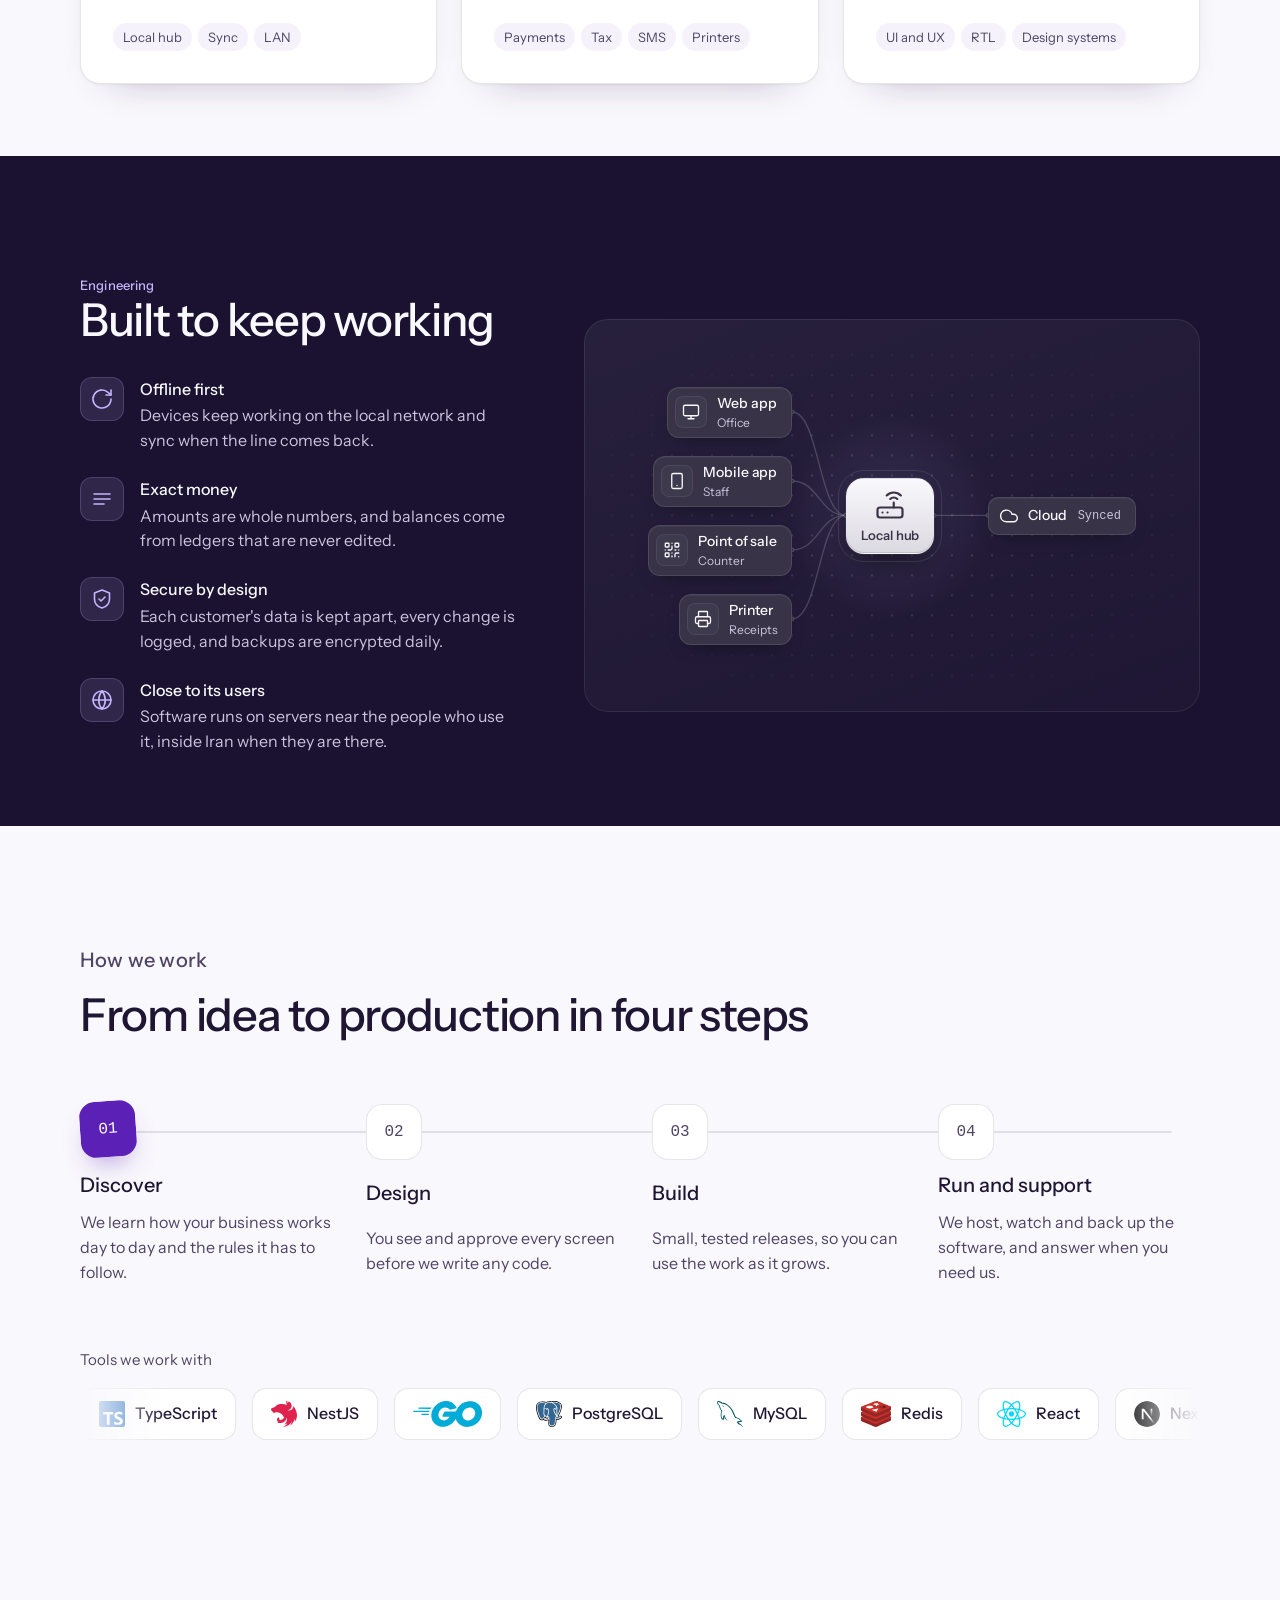
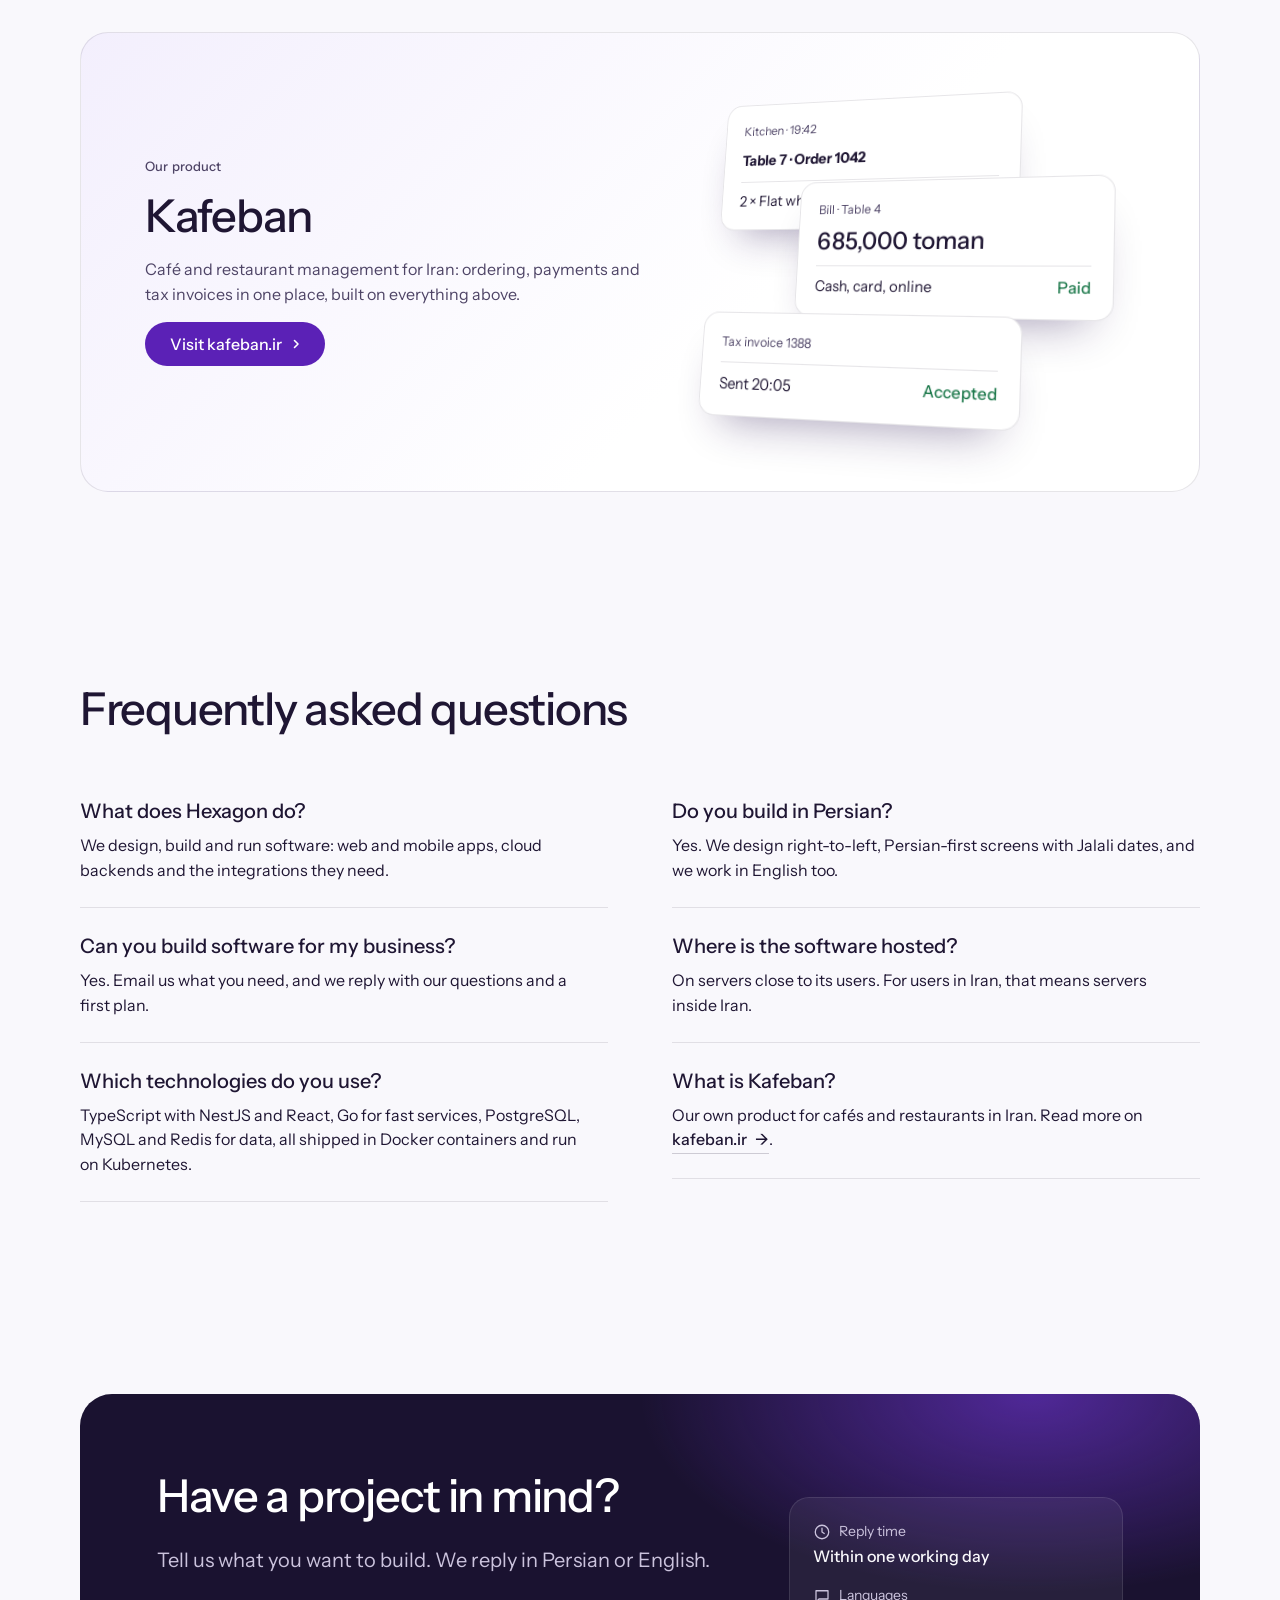
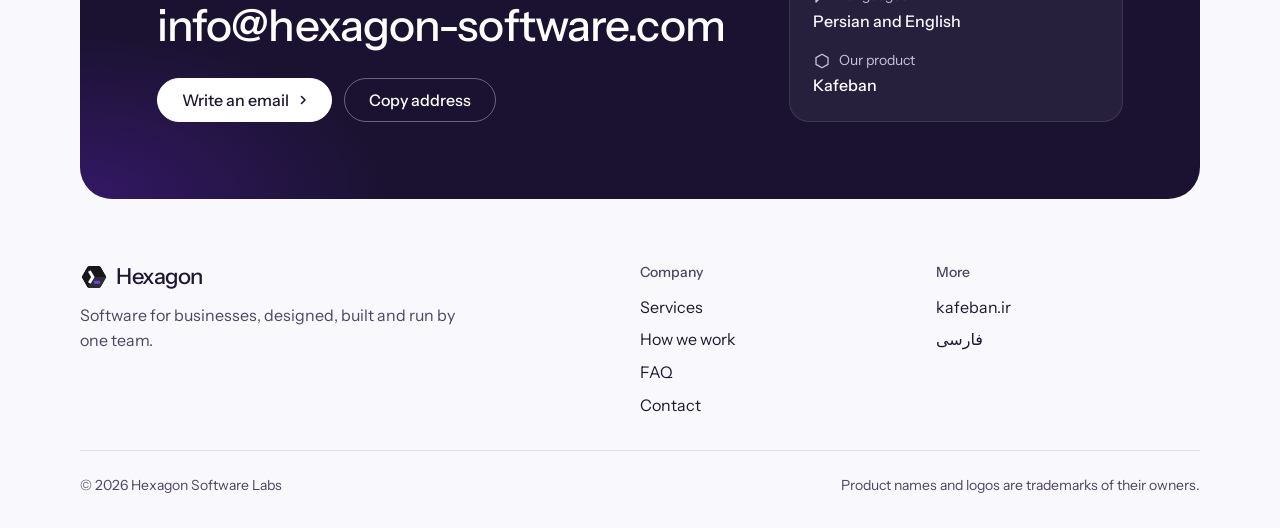
==== commit e960c847: "docs(faq): name MySQL and Kubernetes in the technologies answer" ====
--- a/index.html
+++ b/index.html
@@ -239,7 +239,7 @@
         <div class="faq">
           <div class="faq__item" data-rise><h3>What does Hexagon do?</h3><p>We design, build and run software: web and mobile apps, cloud backends and the integrations they need.</p></div>
           <div class="faq__item" data-rise><h3>Can you build software for my business?</h3><p>Yes. Email us what you need, and we reply with our questions and a first plan.</p></div>
-          <div class="faq__item" data-rise><h3>Which technologies do you use?</h3><p>TypeScript with NestJS and React, Go for fast services, PostgreSQL and Redis, all shipped in Docker containers.</p></div>
+          <div class="faq__item" data-rise><h3>Which technologies do you use?</h3><p>TypeScript with NestJS and React, Go for fast services, PostgreSQL, MySQL and Redis for data, all shipped in Docker containers and run on Kubernetes.</p></div>
         </div>
         <div class="faq">
           <div class="faq__item" data-rise><h3>Do you build in Persian?</h3><p>Yes. We design right-to-left, Persian-first screens with Jalali dates, and we work in English too.</p></div>
